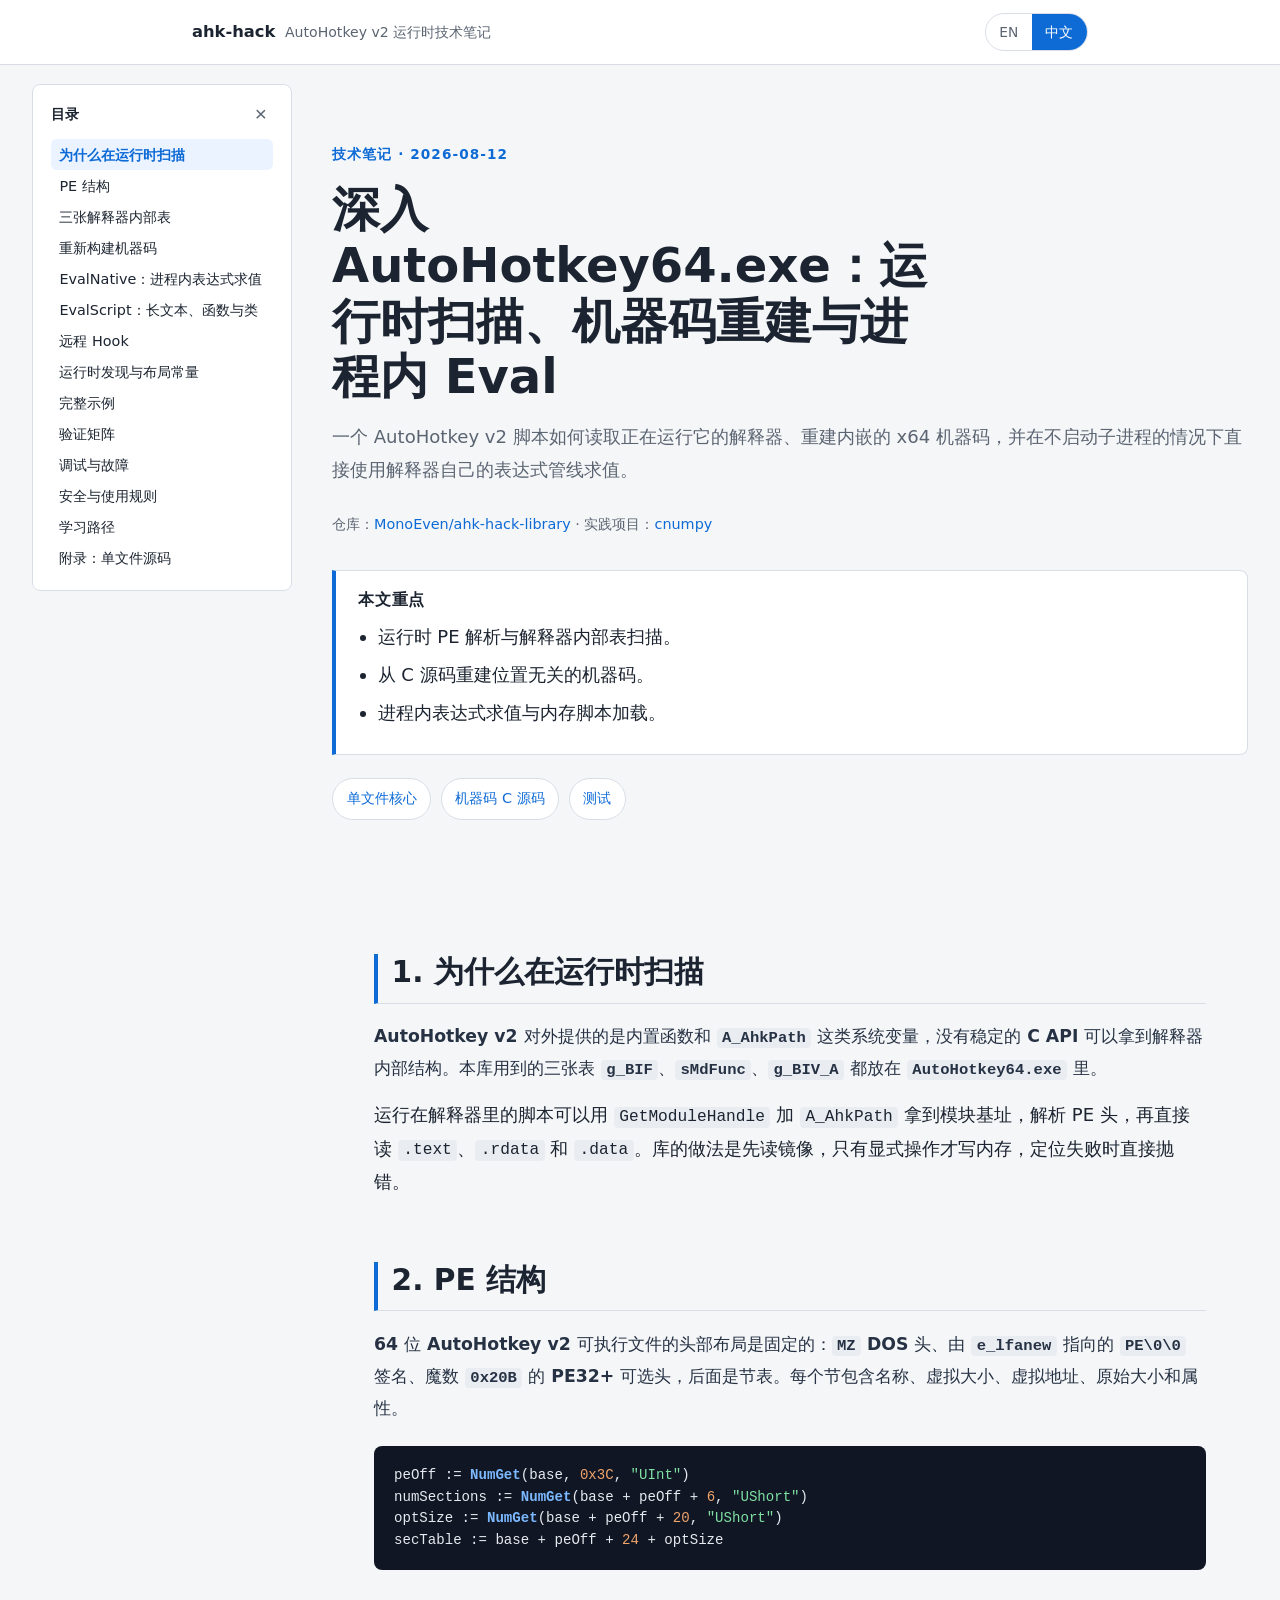
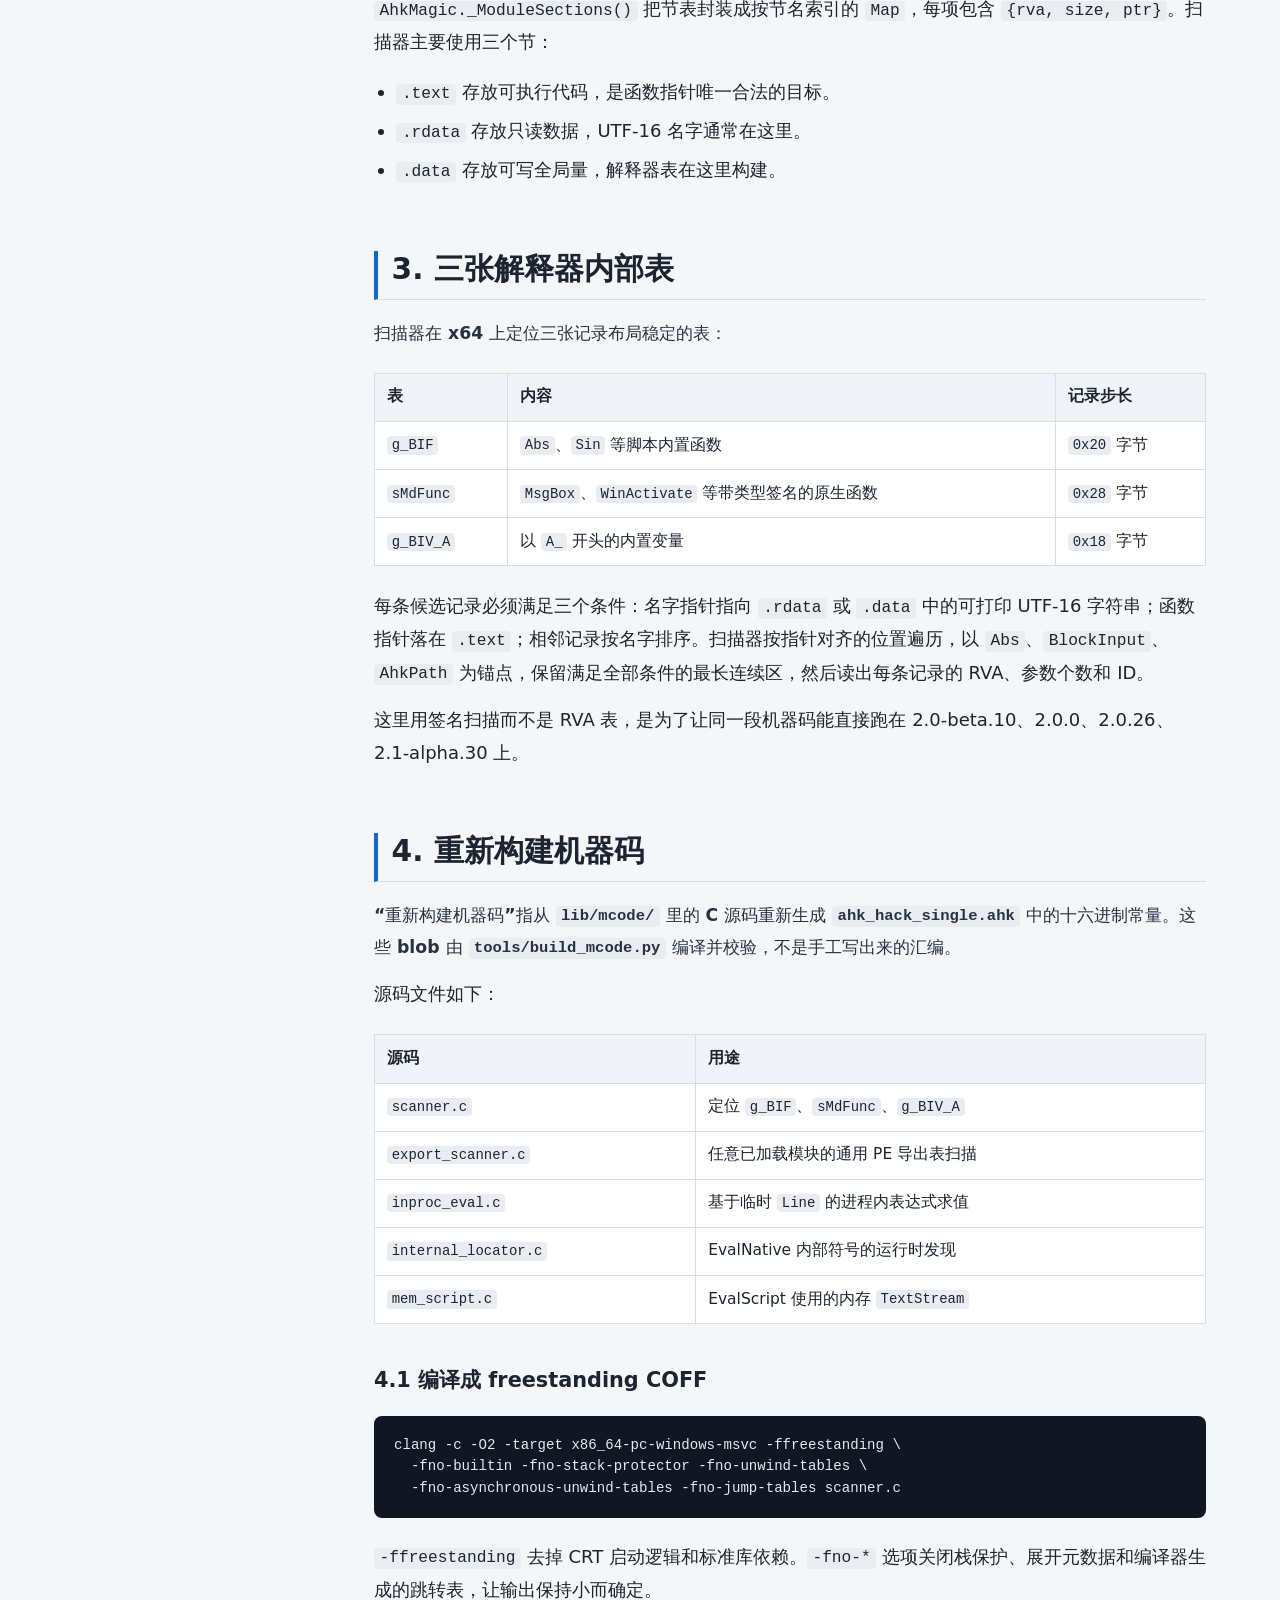
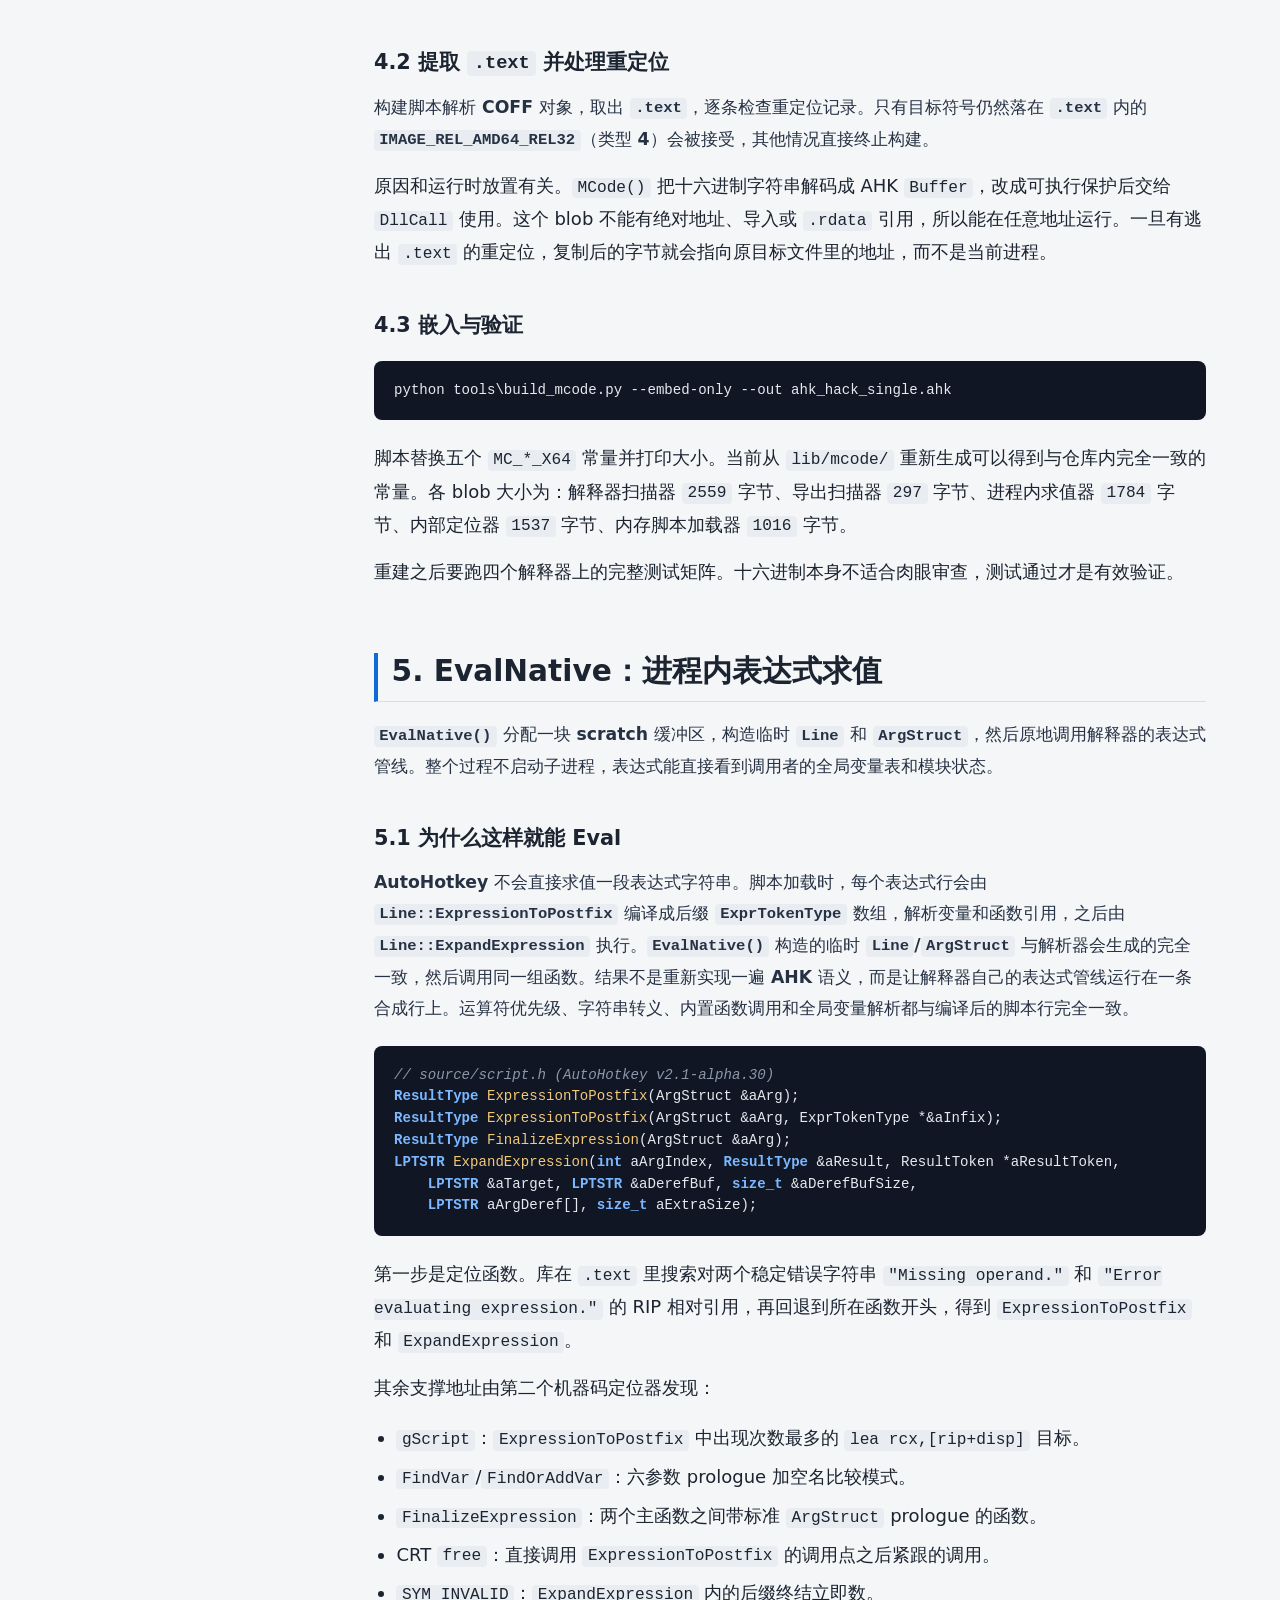
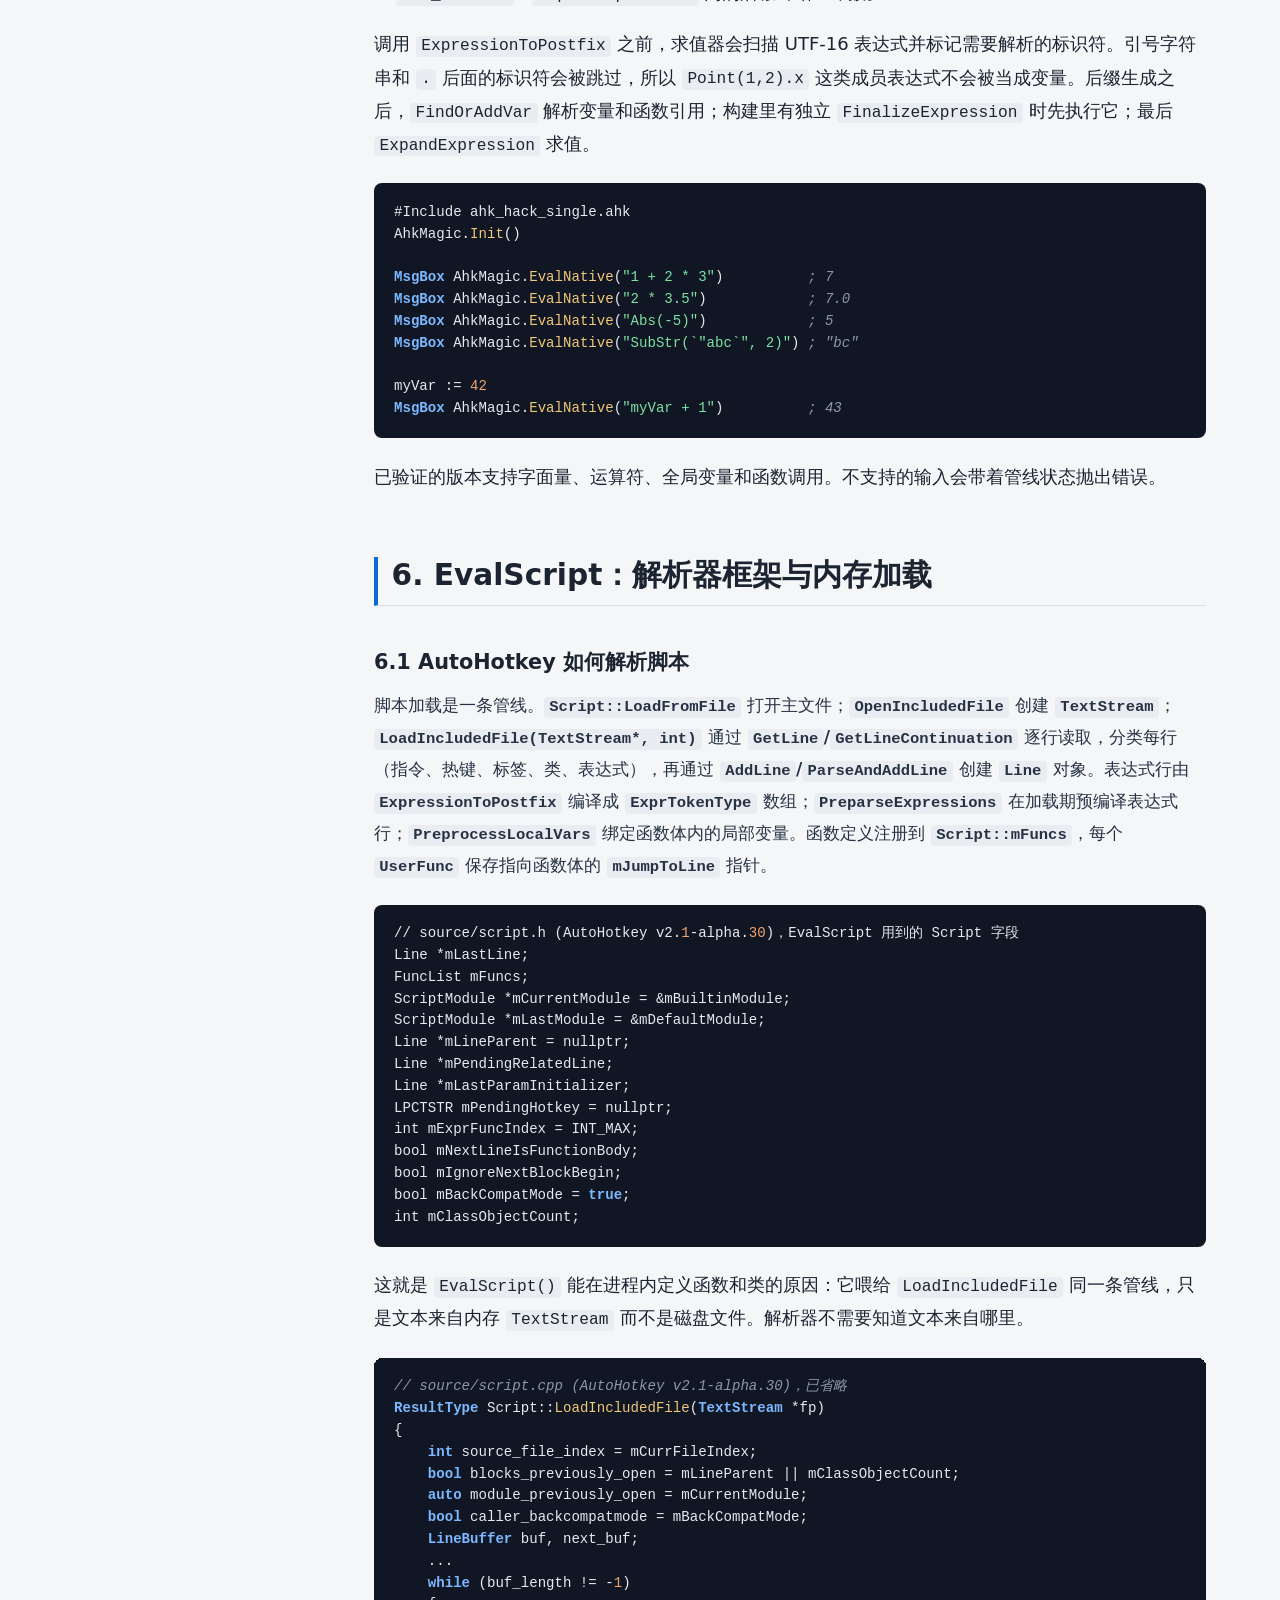
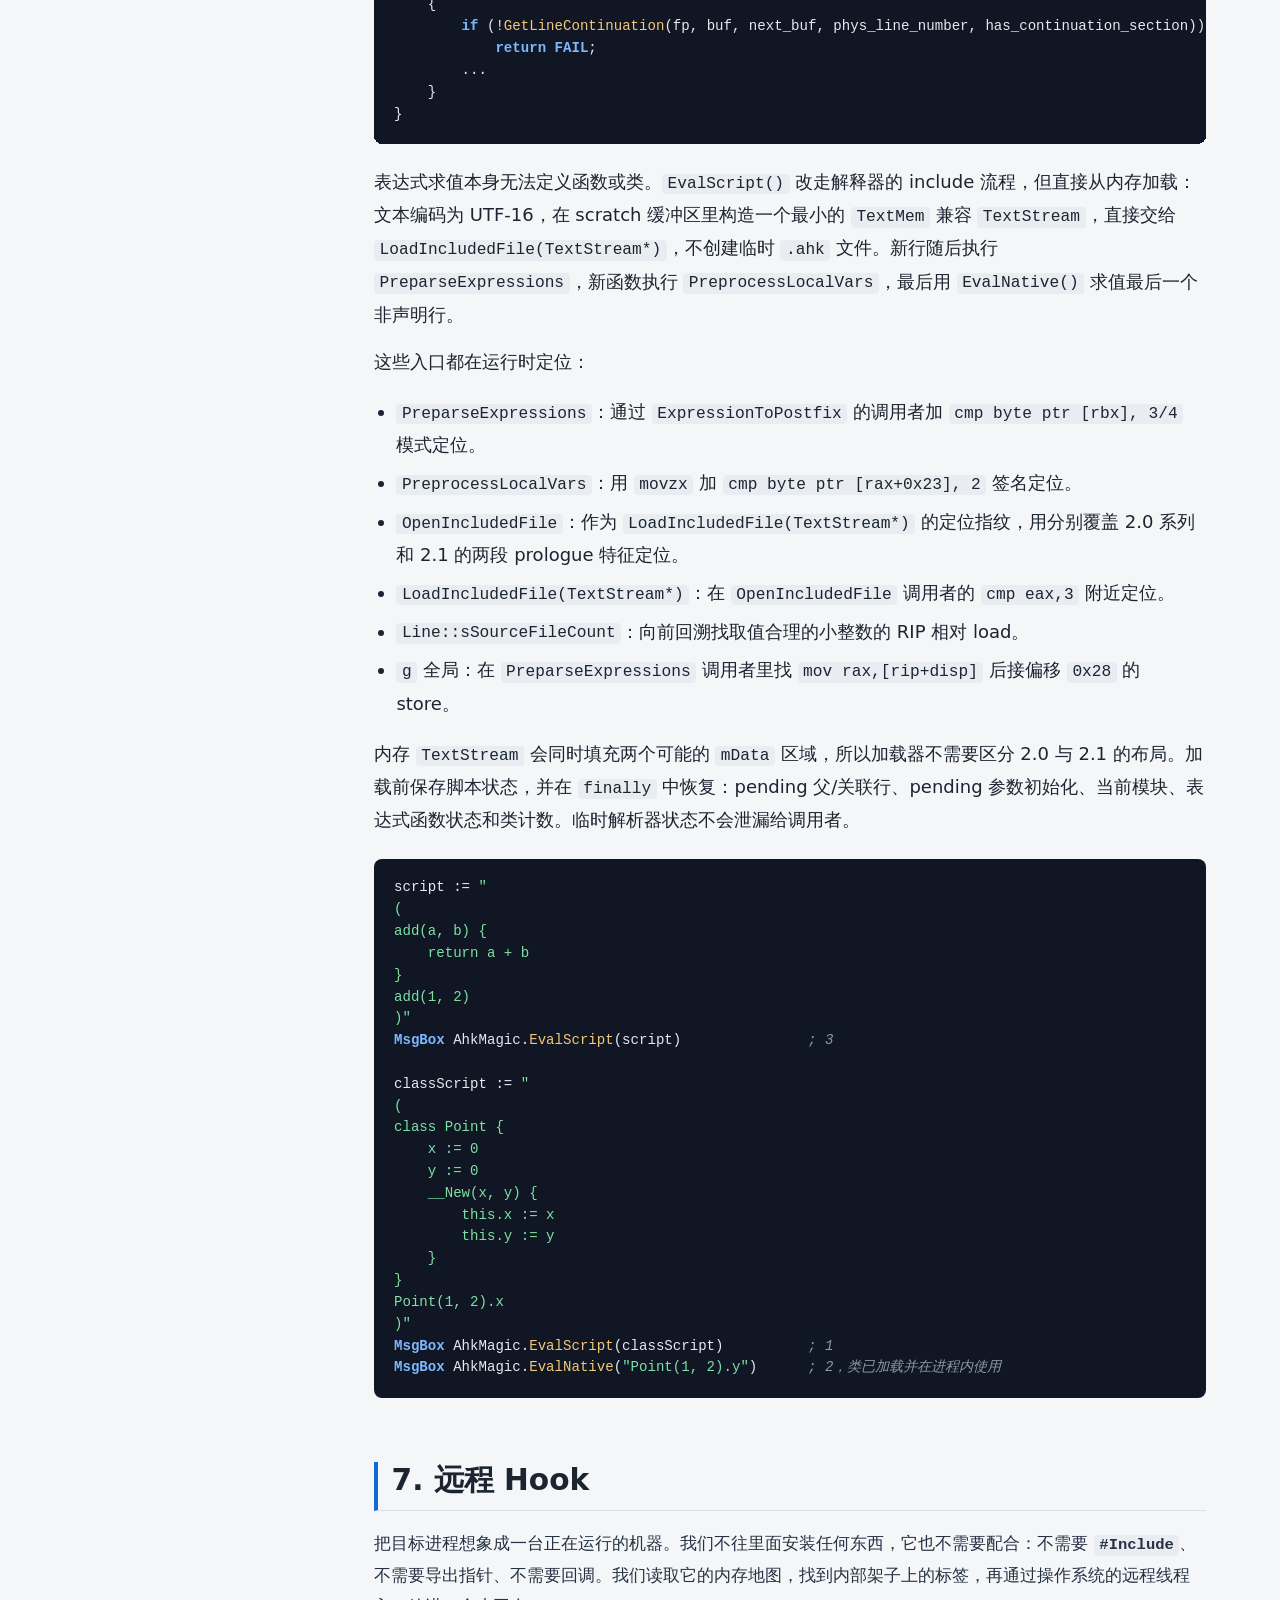
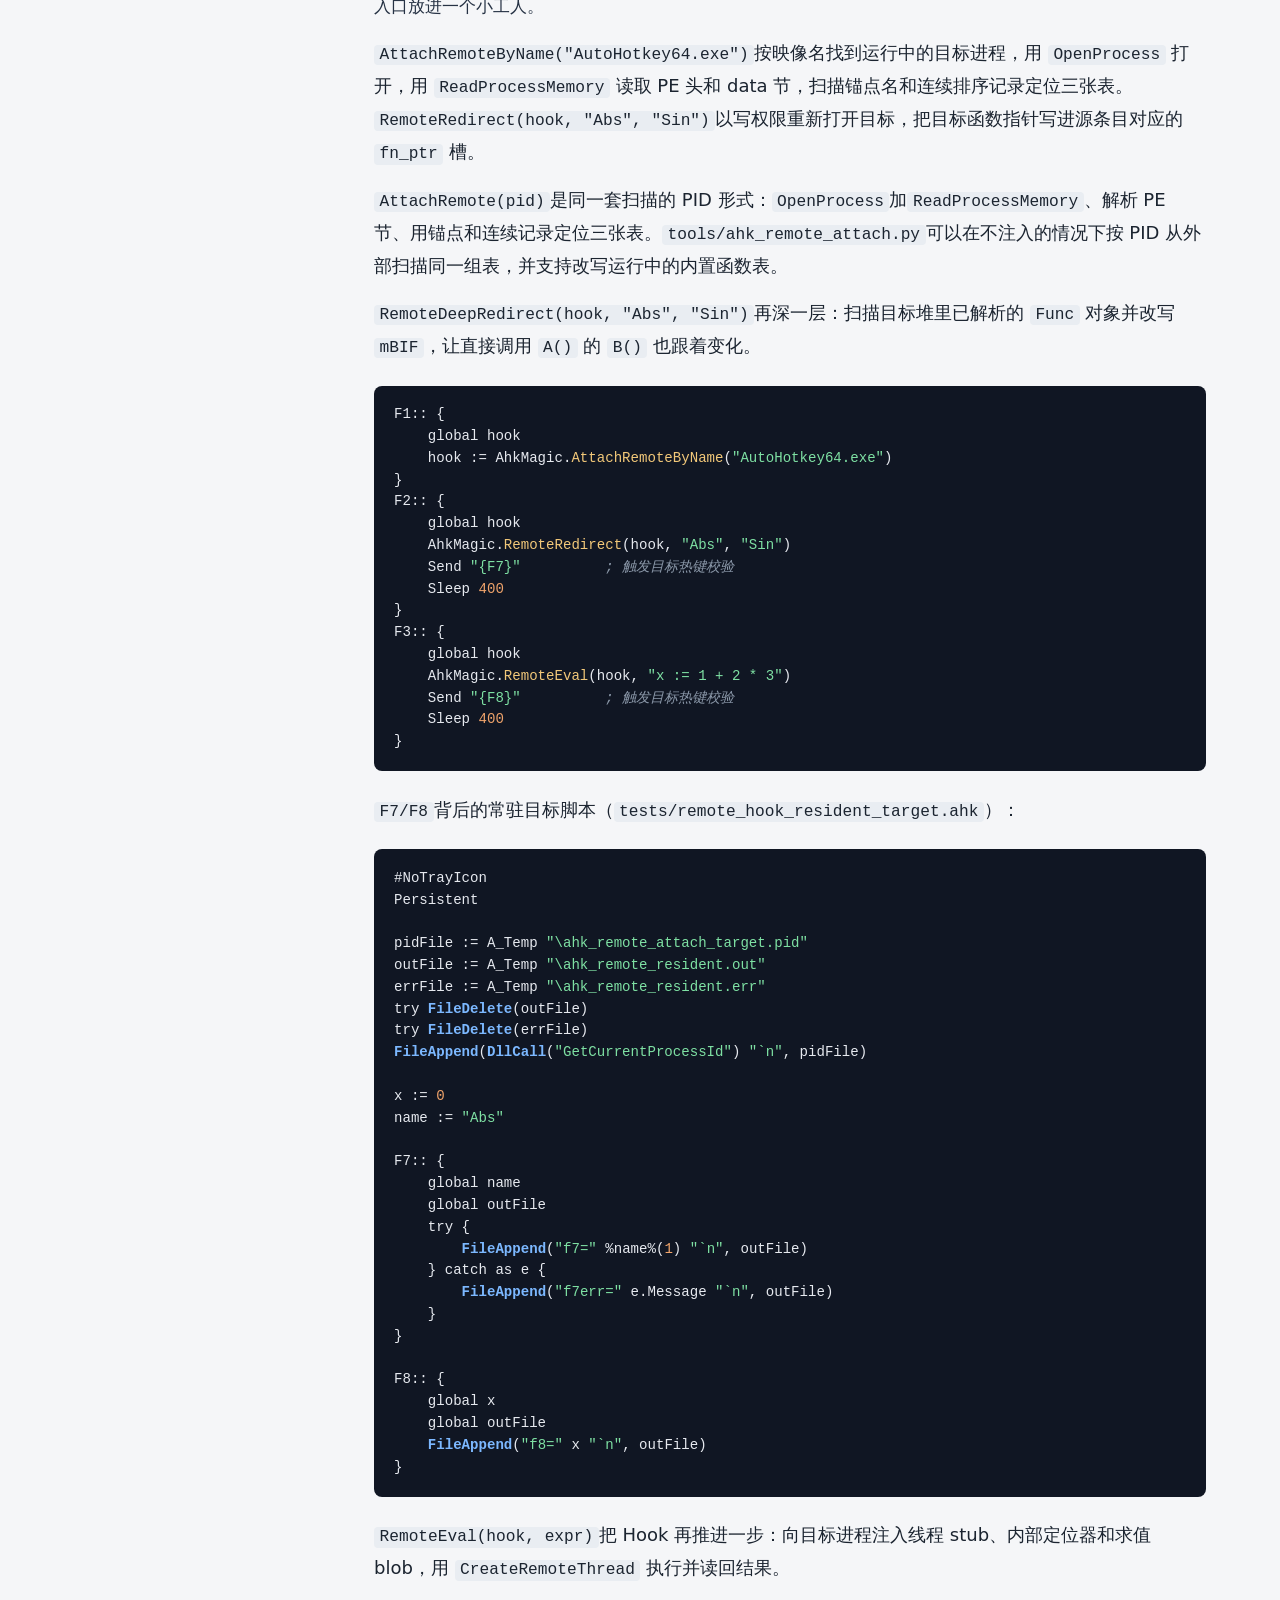
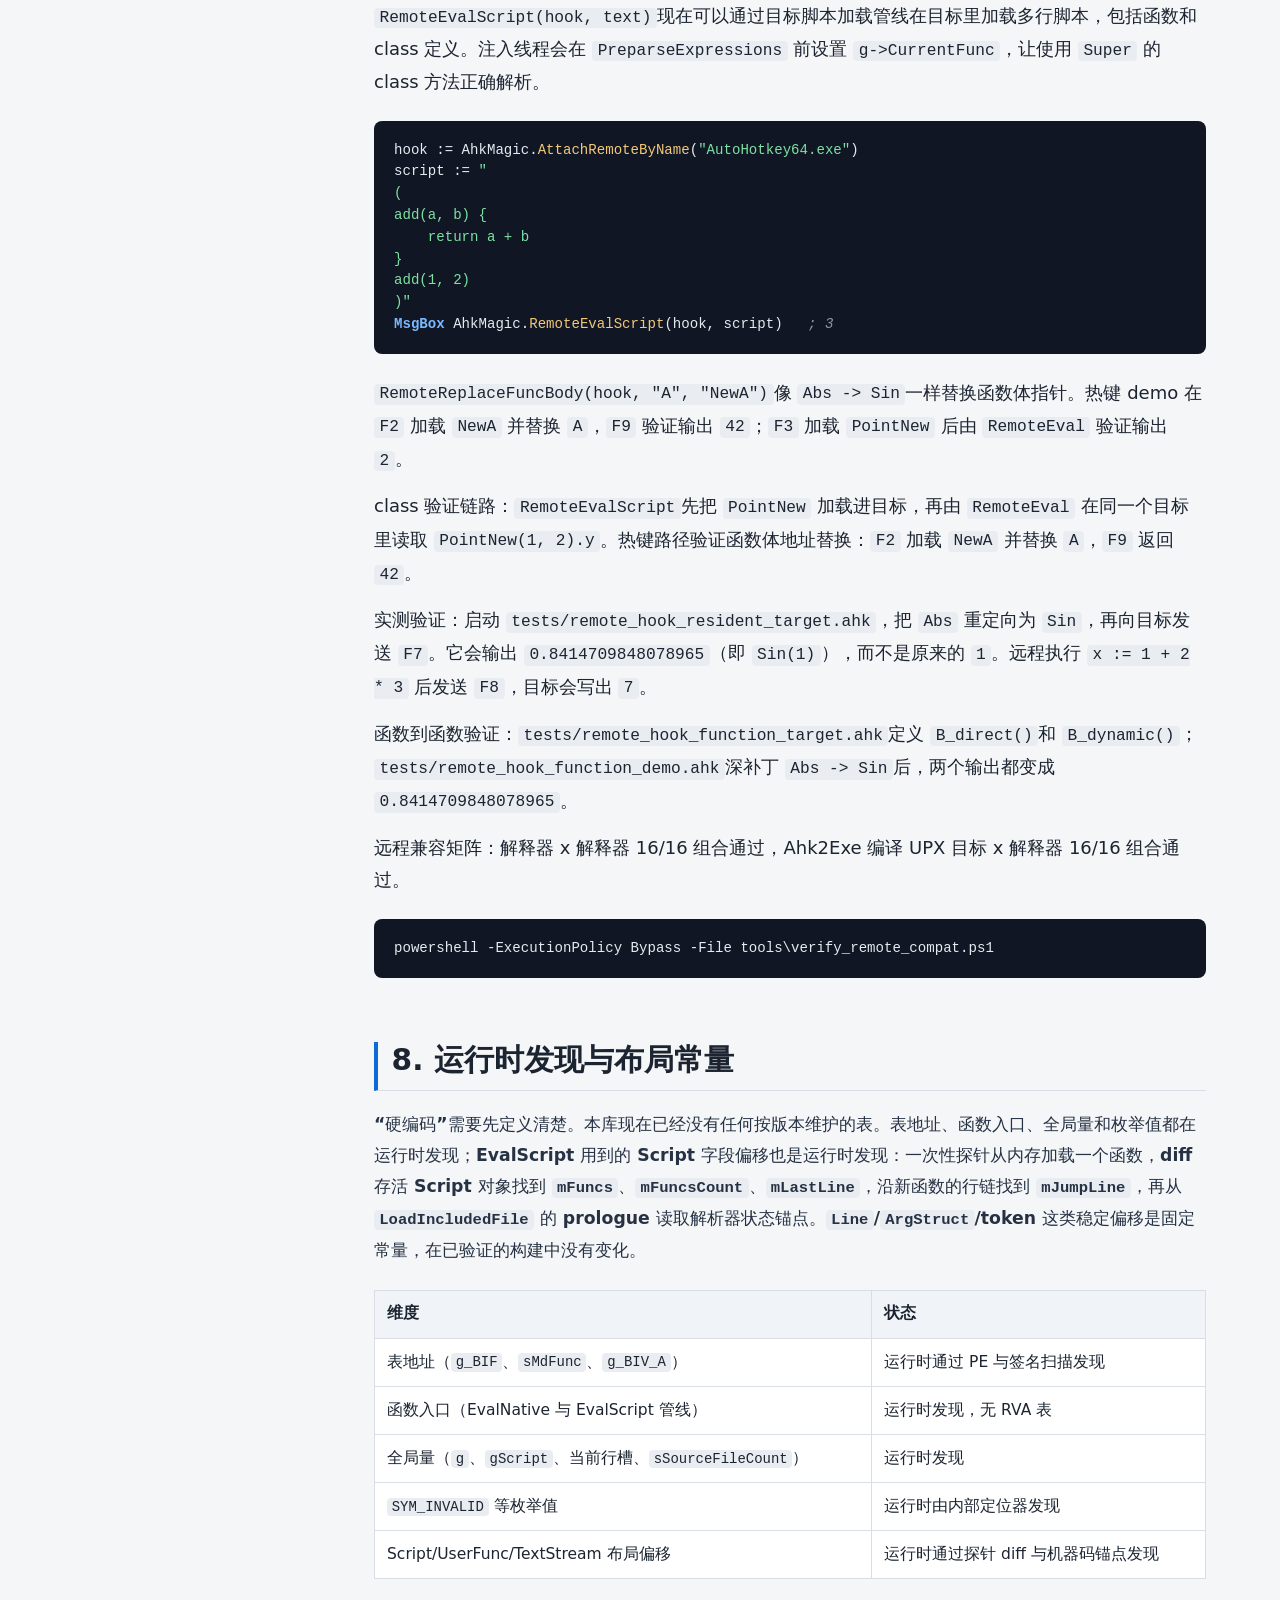
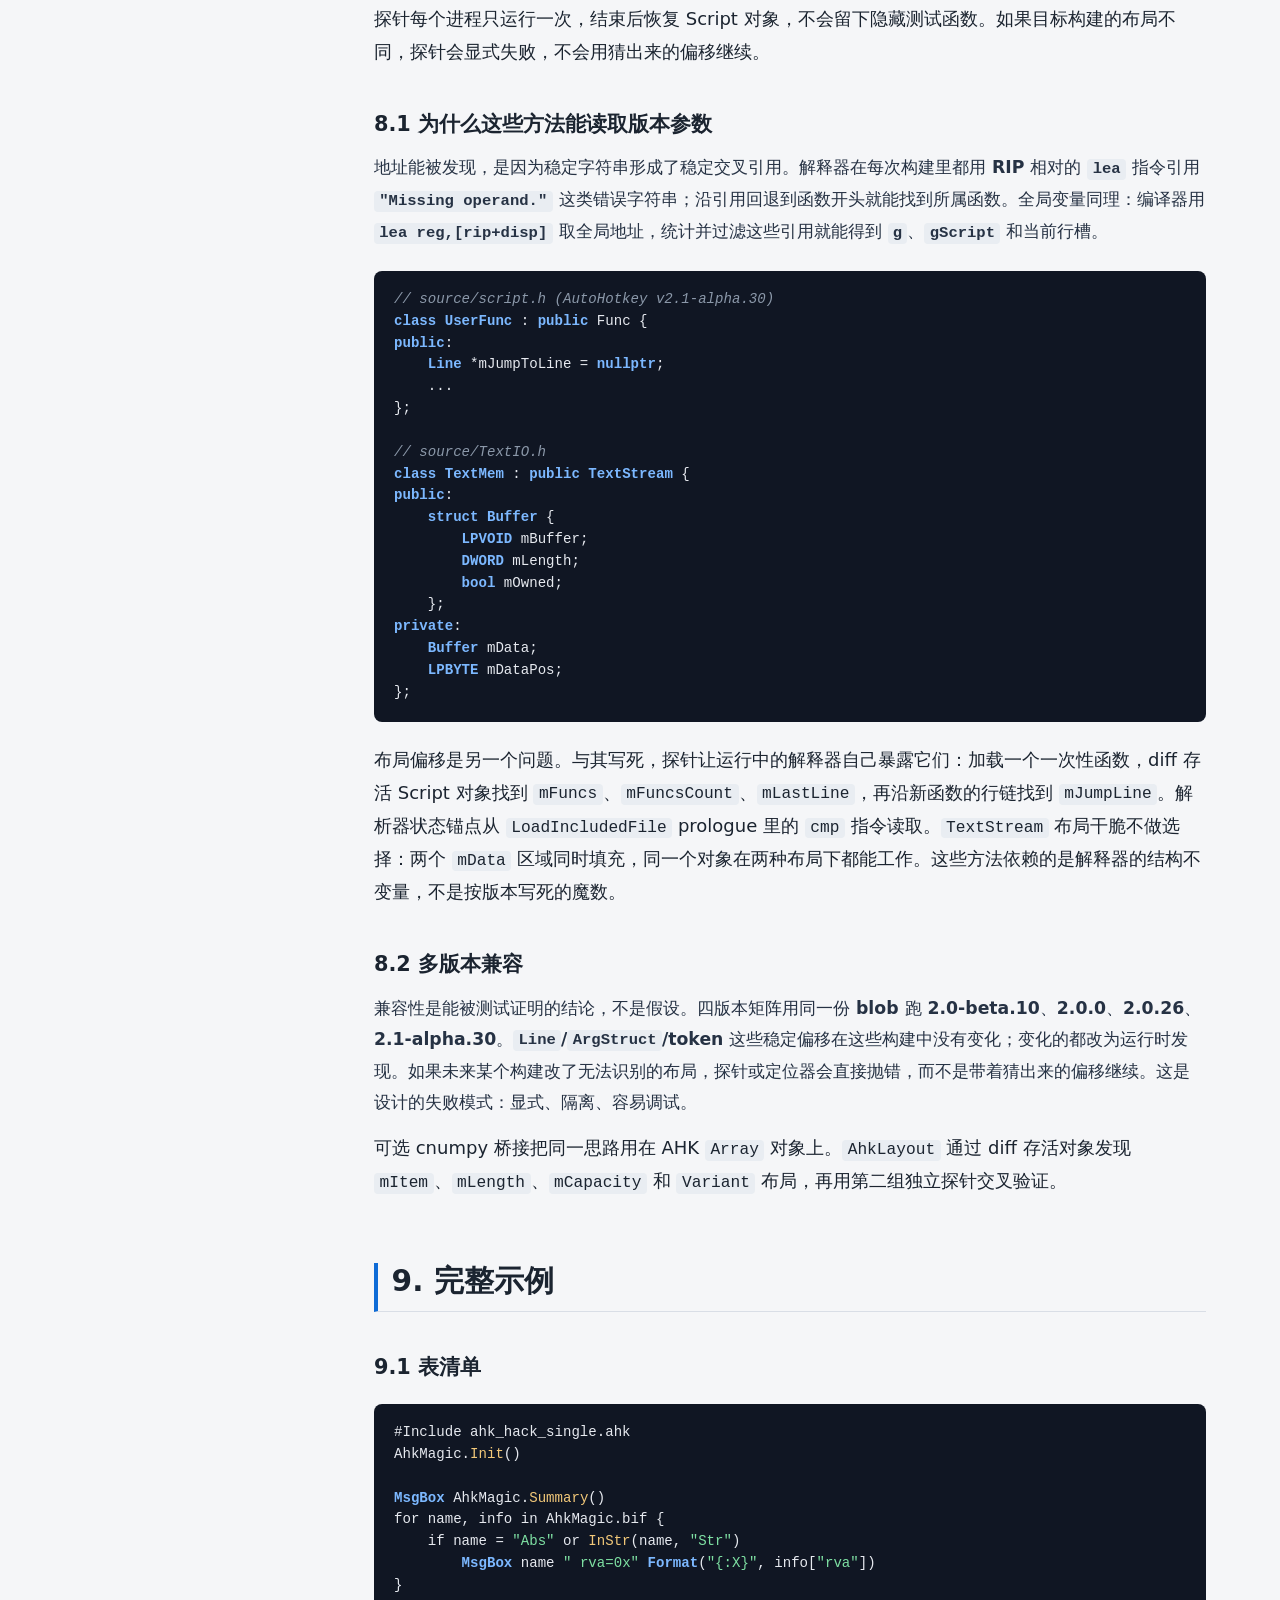
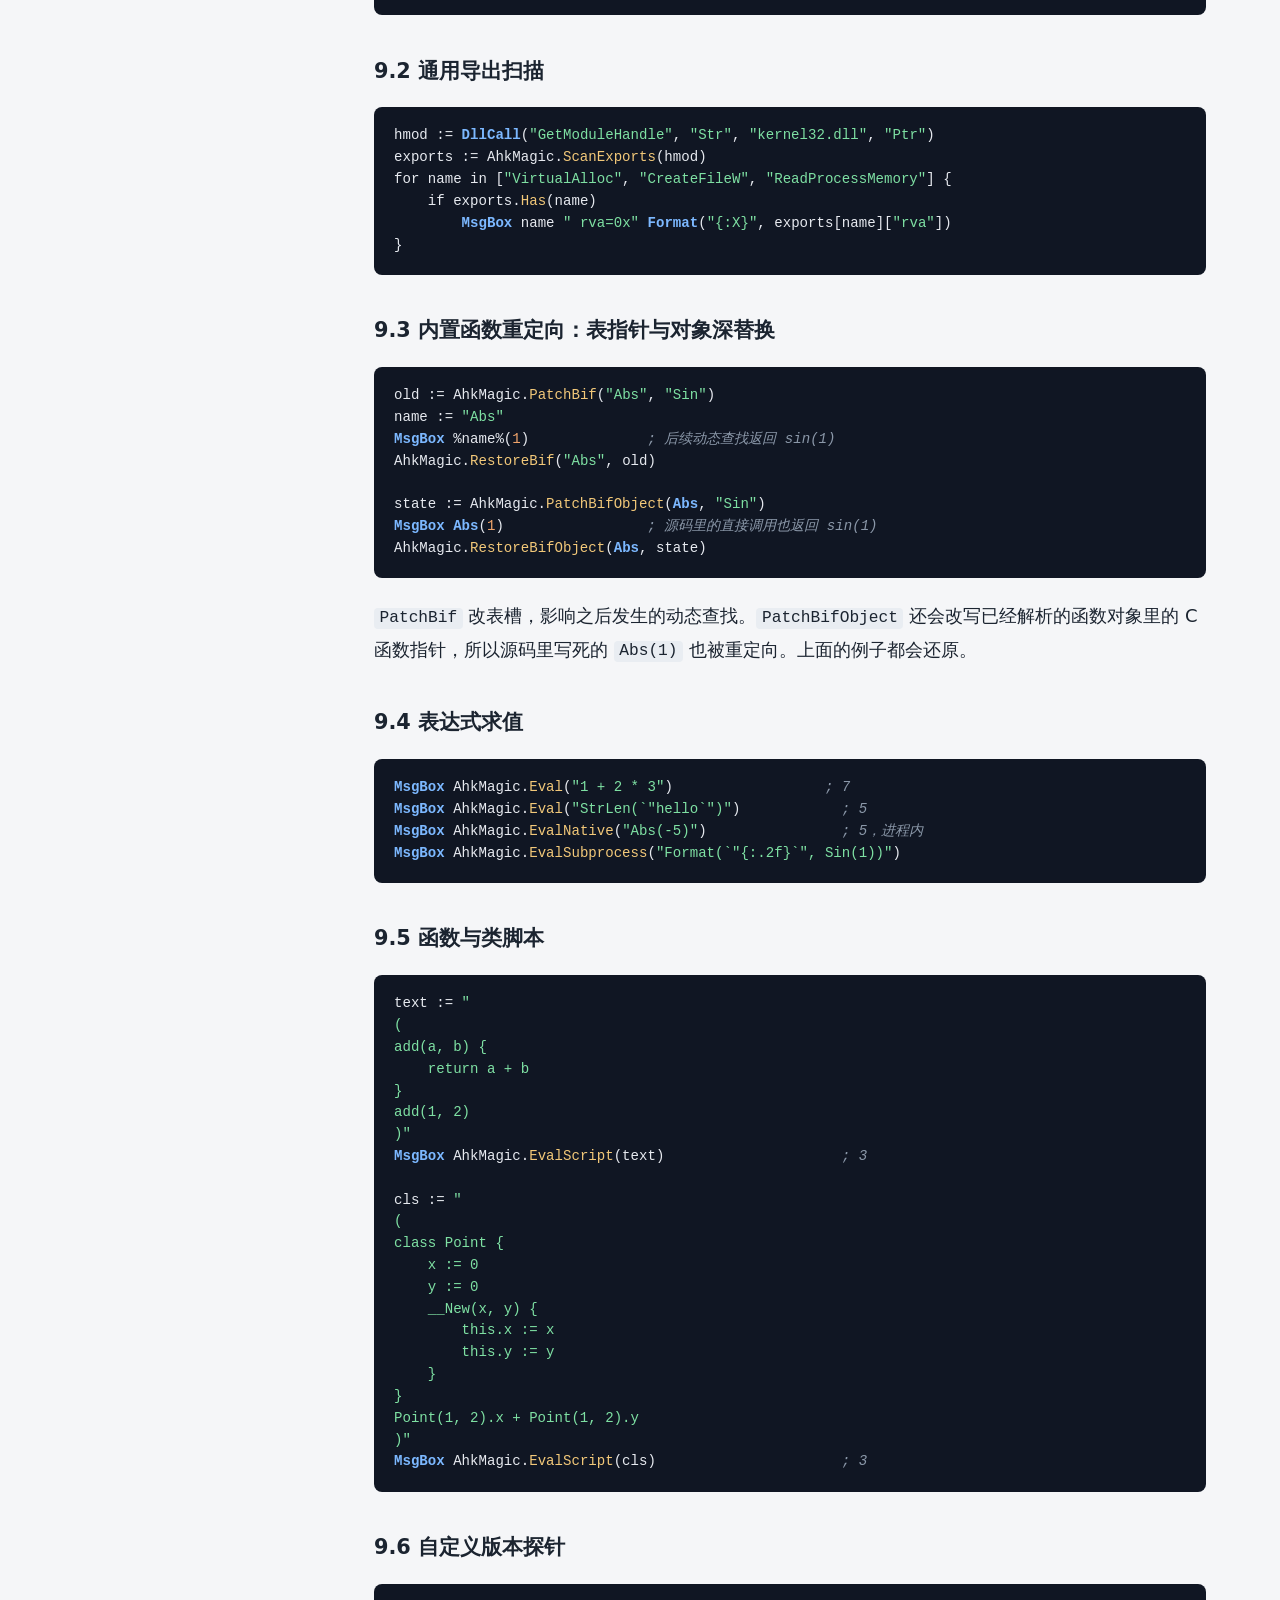
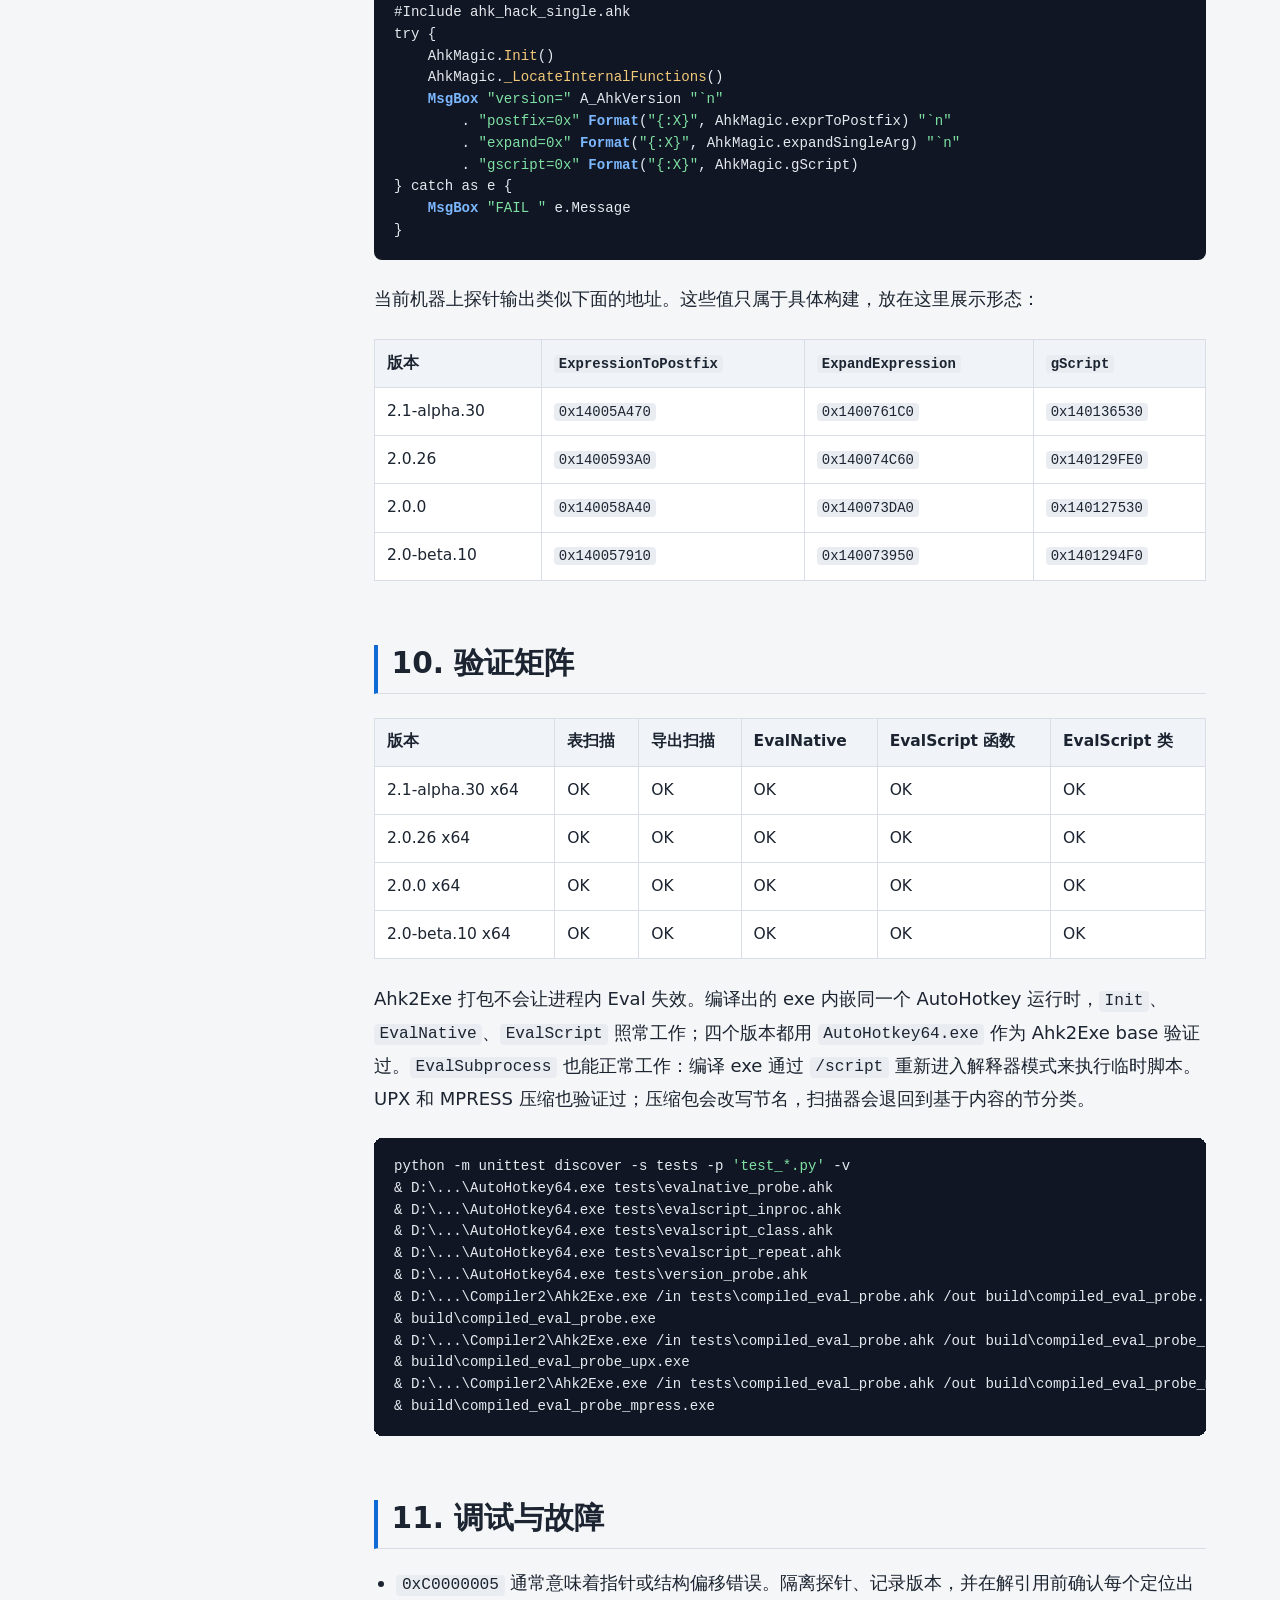
==== docs/index.zh.html @ 1485bb3d "Move remote hook into its own Pages section after Eval chapters" ====
<!DOCTYPE html>
<html lang="zh-CN">
<head>
  <meta charset="utf-8">
  <meta name="viewport" content="width=device-width, initial-scale=1">
  <title>深入 AutoHotkey64.exe - ahk-hack 技术笔记</title>
  <meta name="description" content="AutoHotkey v2 运行时 PE 扫描、机器码重建与进程内表达式求值的完整技术剖析。">
  <link rel="stylesheet" href="style.css?v=3">
</head>
<body>
  <div class="progress" aria-hidden="true"></div>
  <header class="site-header">
    <div class="wrap">
      <div class="brand">
        <strong>ahk-hack</strong>
        <span>AutoHotkey v2 运行时技术笔记</span>
      </div>
      <nav class="lang-switch" aria-label="语言切换">
        <a href="index.html" lang="en">EN</a>
        <a class="active" href="index.zh.html" lang="zh">中文</a>
      </nav>
    </div>
  </header>

  <main class="layout wrap">
    <aside class="sidebar" id="sidebar">
      <div class="sidebar-head">
        <span>目录</span>
        <button type="button" id="sidebarClose" aria-label="关闭侧栏">&times;</button>
      </div>
      <nav id="toc" aria-label="目录">
        <ol>
          <li><a href="#why">为什么在运行时扫描</a></li>
          <li><a href="#pe">PE 结构</a></li>
          <li><a href="#tables">三张解释器内部表</a></li>
          <li><a href="#rebuild">重新构建机器码</a></li>
          <li><a href="#evalnative">EvalNative：进程内表达式求值</a></li>
          <li><a href="#evalscript">EvalScript：长文本、函数与类</a></li>
          <li><a href="#remote">远程 Hook</a></li>
          <li><a href="#boundary">运行时发现与布局常量</a></li>
          <li><a href="#examples">完整示例</a></li>
          <li><a href="#verification">验证矩阵</a></li>
          <li><a href="#debugging">调试与故障</a></li>
          <li><a href="#security">安全与使用规则</a></li>
          <li><a href="#learning">学习路径</a></li>
          <li><a href="#appendix">附录：单文件源码</a></li>
        </ol>
      </nav>
    </aside>
    <div class="content">
    <section class="hero">
      <div class="kicker">技术笔记 · 2026-08-12</div>
      <h1>深入 AutoHotkey64.exe：运行时扫描、机器码重建与进程内 Eval</h1>
      <p class="lede">一个 AutoHotkey v2 脚本如何读取正在运行它的解释器、重建内嵌的 x64 机器码，并在不启动子进程的情况下直接使用解释器自己的表达式管线求值。</p>
      <p class="meta">仓库：<a href="https://github.com/MonoEven/ahk-hack-library">MonoEven/ahk-hack-library</a> · 实践项目：<a href="https://github.com/MonoEven/cnumpy">cnumpy</a></p>
      <div class="key-points">
        <h2>本文重点</h2>
        <ul>
          <li>运行时 PE 解析与解释器内部表扫描。</li>
          <li>从 C 源码重建位置无关的机器码。</li>
          <li>进程内表达式求值与内存脚本加载。</li>
        </ul>
      </div>
      <div class="links">
        <a href="https://raw.githubusercontent.com/MonoEven/ahk-hack-library/master/ahk_hack_single.ahk">单文件核心</a>
        <a href="https://github.com/MonoEven/ahk-hack-library/tree/master/lib/mcode">机器码 C 源码</a>
        <a href="https://github.com/MonoEven/ahk-hack-library/tree/master/tests">测试</a>
      </div>
    </section>

    <article>
      <section id="why">
        <h2>1. 为什么在运行时扫描</h2>
        <p>AutoHotkey v2 对外提供的是内置函数和 <code>A_AhkPath</code> 这类系统变量，没有稳定的 C API 可以拿到解释器内部结构。本库用到的三张表 <code>g_BIF</code>、<code>sMdFunc</code>、<code>g_BIV_A</code> 都放在 <code>AutoHotkey64.exe</code> 里。</p>
        <p>运行在解释器里的脚本可以用 <code>GetModuleHandle</code> 加 <code>A_AhkPath</code> 拿到模块基址，解析 PE 头，再直接读 <code>.text</code>、<code>.rdata</code> 和 <code>.data</code>。库的做法是先读镜像，只有显式操作才写内存，定位失败时直接抛错。</p>
      </section>

      <section id="pe">
        <h2>2. PE 结构</h2>
        <p>64 位 AutoHotkey v2 可执行文件的头部布局是固定的：<code>MZ</code> DOS 头、由 <code>e_lfanew</code> 指向的 <code>PE\0\0</code> 签名、魔数 <code>0x20B</code> 的 PE32+ 可选头，后面是节表。每个节包含名称、虚拟大小、虚拟地址、原始大小和属性。</p>
        <pre><code>peOff := NumGet(base, 0x3C, "UInt")
numSections := NumGet(base + peOff + 6, "UShort")
optSize := NumGet(base + peOff + 20, "UShort")
secTable := base + peOff + 24 + optSize</code></pre>
        <p><code>AhkMagic._ModuleSections()</code> 把节表封装成按节名索引的 <code>Map</code>，每项包含 <code>{rva, size, ptr}</code>。扫描器主要使用三个节：</p>
        <ul>
          <li><code>.text</code> 存放可执行代码，是函数指针唯一合法的目标。</li>
          <li><code>.rdata</code> 存放只读数据，UTF-16 名字通常在这里。</li>
          <li><code>.data</code> 存放可写全局量，解释器表在这里构建。</li>
        </ul>
      </section>

      <section id="tables">
        <h2>3. 三张解释器内部表</h2>
        <p>扫描器在 x64 上定位三张记录布局稳定的表：</p>
        <table>
          <thead>
            <tr>
              <th>表</th>
              <th>内容</th>
              <th>记录步长</th>
            </tr>
          </thead>
          <tbody>
            <tr>
              <td><code>g_BIF</code></td>
              <td><code>Abs</code>、<code>Sin</code> 等脚本内置函数</td>
              <td><code>0x20</code> 字节</td>
            </tr>
            <tr>
              <td><code>sMdFunc</code></td>
              <td><code>MsgBox</code>、<code>WinActivate</code> 等带类型签名的原生函数</td>
              <td><code>0x28</code> 字节</td>
            </tr>
            <tr>
              <td><code>g_BIV_A</code></td>
              <td>以 <code>A_</code> 开头的内置变量</td>
              <td><code>0x18</code> 字节</td>
            </tr>
          </tbody>
        </table>
        <p>每条候选记录必须满足三个条件：名字指针指向 <code>.rdata</code> 或 <code>.data</code> 中的可打印 UTF-16 字符串；函数指针落在 <code>.text</code>；相邻记录按名字排序。扫描器按指针对齐的位置遍历，以 <code>Abs</code>、<code>BlockInput</code>、<code>AhkPath</code> 为锚点，保留满足全部条件的最长连续区，然后读出每条记录的 RVA、参数个数和 ID。</p>
        <p>这里用签名扫描而不是 RVA 表，是为了让同一段机器码能直接跑在 2.0-beta.10、2.0.0、2.0.26、2.1-alpha.30 上。</p>
      </section>

      <section id="rebuild">
        <h2>4. 重新构建机器码</h2>
        <p>“重新构建机器码”指从 <code>lib/mcode/</code> 里的 C 源码重新生成 <code>ahk_hack_single.ahk</code> 中的十六进制常量。这些 blob 由 <code>tools/build_mcode.py</code> 编译并校验，不是手工写出来的汇编。</p>
        <p>源码文件如下：</p>
        <table>
          <thead>
            <tr>
              <th>源码</th>
              <th>用途</th>
            </tr>
          </thead>
          <tbody>
            <tr>
              <td><code>scanner.c</code></td>
              <td>定位 <code>g_BIF</code>、<code>sMdFunc</code>、<code>g_BIV_A</code></td>
            </tr>
            <tr>
              <td><code>export_scanner.c</code></td>
              <td>任意已加载模块的通用 PE 导出表扫描</td>
            </tr>
            <tr>
              <td><code>inproc_eval.c</code></td>
              <td>基于临时 <code>Line</code> 的进程内表达式求值</td>
            </tr>
            <tr>
              <td><code>internal_locator.c</code></td>
              <td>EvalNative 内部符号的运行时发现</td>
            </tr>
            <tr>
              <td><code>mem_script.c</code></td>
              <td>EvalScript 使用的内存 <code>TextStream</code></td>
            </tr>
          </tbody>
        </table>
        <h3>4.1 编译成 freestanding COFF</h3>
        <pre><code>clang -c -O2 -target x86_64-pc-windows-msvc -ffreestanding \
  -fno-builtin -fno-stack-protector -fno-unwind-tables \
  -fno-asynchronous-unwind-tables -fno-jump-tables scanner.c</code></pre>
        <p><code>-ffreestanding</code> 去掉 CRT 启动逻辑和标准库依赖。<code>-fno-*</code> 选项关闭栈保护、展开元数据和编译器生成的跳转表，让输出保持小而确定。</p>
        <h3>4.2 提取 <code>.text</code> 并处理重定位</h3>
        <p>构建脚本解析 COFF 对象，取出 <code>.text</code>，逐条检查重定位记录。只有目标符号仍然落在 <code>.text</code> 内的 <code>IMAGE_REL_AMD64_REL32</code>（类型 4）会被接受，其他情况直接终止构建。</p>
        <p>原因和运行时放置有关。<code>MCode()</code> 把十六进制字符串解码成 AHK <code>Buffer</code>，改成可执行保护后交给 <code>DllCall</code> 使用。这个 blob 不能有绝对地址、导入或 <code>.rdata</code> 引用，所以能在任意地址运行。一旦有逃出 <code>.text</code> 的重定位，复制后的字节就会指向原目标文件里的地址，而不是当前进程。</p>
        <h3>4.3 嵌入与验证</h3>
        <pre><code>python tools\build_mcode.py --embed-only --out ahk_hack_single.ahk</code></pre>
        <p>脚本替换五个 <code>MC_*_X64</code> 常量并打印大小。当前从 <code>lib/mcode/</code> 重新生成可以得到与仓库内完全一致的常量。各 blob 大小为：解释器扫描器 <code>2559</code> 字节、导出扫描器 <code>297</code> 字节、进程内求值器 <code>1784</code> 字节、内部定位器 <code>1537</code> 字节、内存脚本加载器 <code>1016</code> 字节。</p>
        <p>重建之后要跑四个解释器上的完整测试矩阵。十六进制本身不适合肉眼审查，测试通过才是有效验证。</p>
      </section>

      <section id="evalnative">
        <h2>5. EvalNative：进程内表达式求值</h2>
        <p><code>EvalNative()</code> 分配一块 scratch 缓冲区，构造临时 <code>Line</code> 和 <code>ArgStruct</code>，然后原地调用解释器的表达式管线。整个过程不启动子进程，表达式能直接看到调用者的全局变量表和模块状态。</p>
        <h3>5.1 为什么这样就能 Eval</h3>
        <p>AutoHotkey 不会直接求值一段表达式字符串。脚本加载时，每个表达式行会由 <code>Line::ExpressionToPostfix</code> 编译成后缀 <code>ExprTokenType</code> 数组，解析变量和函数引用，之后由 <code>Line::ExpandExpression</code> 执行。<code>EvalNative()</code> 构造的临时 <code>Line</code>/<code>ArgStruct</code> 与解析器会生成的完全一致，然后调用同一组函数。结果不是重新实现一遍 AHK 语义，而是让解释器自己的表达式管线运行在一条合成行上。运算符优先级、字符串转义、内置函数调用和全局变量解析都与编译后的脚本行完全一致。</p>
        <pre><code>// source/script.h (AutoHotkey v2.1-alpha.30)
ResultType ExpressionToPostfix(ArgStruct &aArg);
ResultType ExpressionToPostfix(ArgStruct &aArg, ExprTokenType *&aInfix);
ResultType FinalizeExpression(ArgStruct &aArg);
LPTSTR ExpandExpression(int aArgIndex, ResultType &aResult, ResultToken *aResultToken,
    LPTSTR &aTarget, LPTSTR &aDerefBuf, size_t &aDerefBufSize,
    LPTSTR aArgDeref[], size_t aExtraSize);</code></pre>
        <p>第一步是定位函数。库在 <code>.text</code> 里搜索对两个稳定错误字符串 <code>"Missing operand."</code> 和 <code>"Error evaluating expression."</code> 的 RIP 相对引用，再回退到所在函数开头，得到 <code>ExpressionToPostfix</code> 和 <code>ExpandExpression</code>。</p>
        <p>其余支撑地址由第二个机器码定位器发现：</p>
        <ul>
          <li><code>gScript</code>：<code>ExpressionToPostfix</code> 中出现次数最多的 <code>lea rcx,[rip+disp]</code> 目标。</li>
          <li><code>FindVar</code>/<code>FindOrAddVar</code>：六参数 prologue 加空名比较模式。</li>
          <li><code>FinalizeExpression</code>：两个主函数之间带标准 <code>ArgStruct</code> prologue 的函数。</li>
          <li>CRT <code>free</code>：直接调用 <code>ExpressionToPostfix</code> 的调用点之后紧跟的调用。</li>
          <li><code>SYM_INVALID</code>：<code>ExpandExpression</code> 内的后缀终结立即数。</li>
        </ul>
        <p>调用 <code>ExpressionToPostfix</code> 之前，求值器会扫描 UTF-16 表达式并标记需要解析的标识符。引号字符串和 <code>.</code> 后面的标识符会被跳过，所以 <code>Point(1,2).x</code> 这类成员表达式不会被当成变量。后缀生成之后，<code>FindOrAddVar</code> 解析变量和函数引用；构建里有独立 <code>FinalizeExpression</code> 时先执行它；最后 <code>ExpandExpression</code> 求值。</p>
        <pre><code>#Include ahk_hack_single.ahk
AhkMagic.Init()

MsgBox AhkMagic.EvalNative("1 + 2 * 3")          ; 7
MsgBox AhkMagic.EvalNative("2 * 3.5")            ; 7.0
MsgBox AhkMagic.EvalNative("Abs(-5)")            ; 5
MsgBox AhkMagic.EvalNative("SubStr(`"abc`", 2)") ; "bc"

myVar := 42
MsgBox AhkMagic.EvalNative("myVar + 1")          ; 43</code></pre>
        <p>已验证的版本支持字面量、运算符、全局变量和函数调用。不支持的输入会带着管线状态抛出错误。</p>
      </section>

      <section id="evalscript">
        <h2>6. EvalScript：解析器框架与内存加载</h2>
        <h3>6.1 AutoHotkey 如何解析脚本</h3>
        <p>脚本加载是一条管线。<code>Script::LoadFromFile</code> 打开主文件；<code>OpenIncludedFile</code> 创建 <code>TextStream</code>；<code>LoadIncludedFile(TextStream*, int)</code> 通过 <code>GetLine</code>/<code>GetLineContinuation</code> 逐行读取，分类每行（指令、热键、标签、类、表达式），再通过 <code>AddLine</code>/<code>ParseAndAddLine</code> 创建 <code>Line</code> 对象。表达式行由 <code>ExpressionToPostfix</code> 编译成 <code>ExprTokenType</code> 数组；<code>PreparseExpressions</code> 在加载期预编译表达式行；<code>PreprocessLocalVars</code> 绑定函数体内的局部变量。函数定义注册到 <code>Script::mFuncs</code>，每个 <code>UserFunc</code> 保存指向函数体的 <code>mJumpToLine</code> 指针。</p>
        <pre><code>// source/script.h (AutoHotkey v2.1-alpha.30)，EvalScript 用到的 Script 字段
Line *mLastLine;
FuncList mFuncs;
ScriptModule *mCurrentModule = &mBuiltinModule;
ScriptModule *mLastModule = &mDefaultModule;
Line *mLineParent = nullptr;
Line *mPendingRelatedLine;
Line *mLastParamInitializer;
LPCTSTR mPendingHotkey = nullptr;
int mExprFuncIndex = INT_MAX;
bool mNextLineIsFunctionBody;
bool mIgnoreNextBlockBegin;
bool mBackCompatMode = true;
int mClassObjectCount;</code></pre>
        <p>这就是 <code>EvalScript()</code> 能在进程内定义函数和类的原因：它喂给 <code>LoadIncludedFile</code> 同一条管线，只是文本来自内存 <code>TextStream</code> 而不是磁盘文件。解析器不需要知道文本来自哪里。</p>
        <pre><code>// source/script.cpp (AutoHotkey v2.1-alpha.30)，已省略
ResultType Script::LoadIncludedFile(TextStream *fp)
{
    int source_file_index = mCurrFileIndex;
    bool blocks_previously_open = mLineParent || mClassObjectCount;
    auto module_previously_open = mCurrentModule;
    bool caller_backcompatmode = mBackCompatMode;
    LineBuffer buf, next_buf;
    ...
    while (buf_length != -1)
    {
        if (!GetLineContinuation(fp, buf, next_buf, phys_line_number, has_continuation_section))
            return FAIL;
        ...
    }
}</code></pre>
        <p>表达式求值本身无法定义函数或类。<code>EvalScript()</code> 改走解释器的 include 流程，但直接从内存加载：文本编码为 UTF-16，在 scratch 缓冲区里构造一个最小的 <code>TextMem</code> 兼容 <code>TextStream</code>，直接交给 <code>LoadIncludedFile(TextStream*)</code>，不创建临时 <code>.ahk</code> 文件。新行随后执行 <code>PreparseExpressions</code>，新函数执行 <code>PreprocessLocalVars</code>，最后用 <code>EvalNative()</code> 求值最后一个非声明行。</p>
        <p>这些入口都在运行时定位：</p>
        <ul>
          <li><code>PreparseExpressions</code>：通过 <code>ExpressionToPostfix</code> 的调用者加 <code>cmp byte ptr [rbx], 3/4</code> 模式定位。</li>
          <li><code>PreprocessLocalVars</code>：用 <code>movzx</code> 加 <code>cmp byte ptr [rax+0x23], 2</code> 签名定位。</li>
          <li><code>OpenIncludedFile</code>：作为 <code>LoadIncludedFile(TextStream*)</code> 的定位指纹，用分别覆盖 2.0 系列和 2.1 的两段 prologue 特征定位。</li>
          <li><code>LoadIncludedFile(TextStream*)</code>：在 <code>OpenIncludedFile</code> 调用者的 <code>cmp eax,3</code> 附近定位。</li>
          <li><code>Line::sSourceFileCount</code>：向前回溯找取值合理的小整数的 RIP 相对 load。</li>
          <li><code>g</code> 全局：在 <code>PreparseExpressions</code> 调用者里找 <code>mov rax,[rip+disp]</code> 后接偏移 <code>0x28</code> 的 store。</li>
        </ul>
        <p>内存 <code>TextStream</code> 会同时填充两个可能的 <code>mData</code> 区域，所以加载器不需要区分 2.0 与 2.1 的布局。加载前保存脚本状态，并在 <code>finally</code> 中恢复：pending 父/关联行、pending 参数初始化、当前模块、表达式函数状态和类计数。临时解析器状态不会泄漏给调用者。</p>
        <pre><code>script := "
(
add(a, b) {
    return a + b
}
add(1, 2)
)"
MsgBox AhkMagic.EvalScript(script)               ; 3

classScript := "
(
class Point {
    x := 0
    y := 0
    __New(x, y) {
        this.x := x
        this.y := y
    }
}
Point(1, 2).x
)"
MsgBox AhkMagic.EvalScript(classScript)          ; 1
MsgBox AhkMagic.EvalNative("Point(1, 2).y")      ; 2，类已加载并在进程内使用</code></pre>
      </section>

      <section id="remote">
        <h2>7. 远程 Hook</h2>
        <p>把目标进程想象成一台正在运行的机器。我们不往里面安装任何东西，它也不需要配合：不需要 <code>#Include</code>、不需要导出指针、不需要回调。我们读取它的内存地图，找到内部架子上的标签，再通过操作系统的远程线程入口放进一个小工人。</p>
        <p><code>AttachRemoteByName("AutoHotkey64.exe")</code>按映像名找到运行中的目标进程，用 <code>OpenProcess</code> 打开，用 <code>ReadProcessMemory</code> 读取 PE 头和 data 节，扫描锚点名和连续排序记录定位三张表。<code>RemoteRedirect(hook, "Abs", "Sin")</code>以写权限重新打开目标，把目标函数指针写进源条目对应的 <code>fn_ptr</code> 槽。</p>
        <p><code>AttachRemote(pid)</code>是同一套扫描的 PID 形式：<code>OpenProcess</code>加<code>ReadProcessMemory</code>、解析 PE 节、用锚点和连续记录定位三张表。<code>tools/ahk_remote_attach.py</code>可以在不注入的情况下按 PID 从外部扫描同一组表，并支持改写运行中的内置函数表。</p>
        <p><code>RemoteDeepRedirect(hook, "Abs", "Sin")</code>再深一层：扫描目标堆里已解析的 <code>Func</code> 对象并改写 <code>mBIF</code>，让直接调用 <code>A()</code> 的 <code>B()</code> 也跟着变化。</p>
        <pre><code>F1:: {
    global hook
    hook := AhkMagic.AttachRemoteByName("AutoHotkey64.exe")
}
F2:: {
    global hook
    AhkMagic.RemoteRedirect(hook, "Abs", "Sin")
    Send "{F7}"          ; 触发目标热键校验
    Sleep 400
}
F3:: {
    global hook
    AhkMagic.RemoteEval(hook, "x := 1 + 2 * 3")
    Send "{F8}"          ; 触发目标热键校验
    Sleep 400
}</code></pre>
        <p><code>F7/F8</code>背后的常驻目标脚本（<code>tests/remote_hook_resident_target.ahk</code>）：</p>
        <pre><code>#NoTrayIcon
Persistent

pidFile := A_Temp "\ahk_remote_attach_target.pid"
outFile := A_Temp "\ahk_remote_resident.out"
errFile := A_Temp "\ahk_remote_resident.err"
try FileDelete(outFile)
try FileDelete(errFile)
FileAppend(DllCall("GetCurrentProcessId") "`n", pidFile)

x := 0
name := "Abs"

F7:: {
    global name
    global outFile
    try {
        FileAppend("f7=" %name%(1) "`n", outFile)
    } catch as e {
        FileAppend("f7err=" e.Message "`n", outFile)
    }
}

F8:: {
    global x
    global outFile
    FileAppend("f8=" x "`n", outFile)
}</code></pre>
        <p><code>RemoteEval(hook, expr)</code>把 Hook 再推进一步：向目标进程注入线程 stub、内部定位器和求值 blob，用 <code>CreateRemoteThread</code> 执行并读回结果。</p>
        <p><code>RemoteEvalScript(hook, text)</code>现在可以通过目标脚本加载管线在目标里加载多行脚本，包括函数和 class 定义。注入线程会在 <code>PreparseExpressions</code> 前设置 <code>g-&gt;CurrentFunc</code>，让使用 <code>Super</code> 的 class 方法正确解析。</p>
        <pre><code>hook := AhkMagic.AttachRemoteByName("AutoHotkey64.exe")
script := "
(
add(a, b) {
    return a + b
}
add(1, 2)
)"
MsgBox AhkMagic.RemoteEvalScript(hook, script)   ; 3</code></pre>
        <p><code>RemoteReplaceFuncBody(hook, "A", "NewA")</code>像 <code>Abs -&gt; Sin</code>一样替换函数体指针。热键 demo 在 <code>F2</code> 加载 <code>NewA</code> 并替换 <code>A</code>，<code>F9</code> 验证输出 <code>42</code>；<code>F3</code> 加载 <code>PointNew</code> 后由 <code>RemoteEval</code> 验证输出 <code>2</code>。</p>
        <p>class 验证链路：<code>RemoteEvalScript</code>先把 <code>PointNew</code> 加载进目标，再由 <code>RemoteEval</code> 在同一个目标里读取 <code>PointNew(1, 2).y</code>。热键路径验证函数体地址替换：<code>F2</code> 加载 <code>NewA</code> 并替换 <code>A</code>，<code>F9</code> 返回 <code>42</code>。</p>
        <p>实测验证：启动 <code>tests/remote_hook_resident_target.ahk</code>，把 <code>Abs</code> 重定向为 <code>Sin</code>，再向目标发送 <code>F7</code>。它会输出 <code>0.8414709848078965</code>（即 <code>Sin(1)</code>），而不是原来的 <code>1</code>。远程执行 <code>x := 1 + 2 * 3</code> 后发送 <code>F8</code>，目标会写出 <code>7</code>。</p>
        <p>函数到函数验证：<code>tests/remote_hook_function_target.ahk</code>定义 <code>B_direct()</code>和 <code>B_dynamic()</code>；<code>tests/remote_hook_function_demo.ahk</code>深补丁 <code>Abs -&gt; Sin</code>后，两个输出都变成 <code>0.8414709848078965</code>。</p>
        <p>远程兼容矩阵：解释器 x 解释器 16/16 组合通过，Ahk2Exe 编译 UPX 目标 x 解释器 16/16 组合通过。</p>
        <pre><code>powershell -ExecutionPolicy Bypass -File tools\verify_remote_compat.ps1</code></pre>
      </section>

      <section id="boundary">
        <h2>8. 运行时发现与布局常量</h2>
        <p>“硬编码”需要先定义清楚。本库现在已经没有任何按版本维护的表。表地址、函数入口、全局量和枚举值都在运行时发现；EvalScript 用到的 Script 字段偏移也是运行时发现：一次性探针从内存加载一个函数，diff 存活 Script 对象找到 <code>mFuncs</code>、<code>mFuncsCount</code>、<code>mLastLine</code>，沿新函数的行链找到 <code>mJumpLine</code>，再从 <code>LoadIncludedFile</code> 的 prologue 读取解析器状态锚点。<code>Line</code>/<code>ArgStruct</code>/token 这类稳定偏移是固定常量，在已验证的构建中没有变化。</p>
        <table>
          <thead>
            <tr>
              <th>维度</th>
              <th>状态</th>
            </tr>
          </thead>
          <tbody>
            <tr>
              <td>表地址（<code>g_BIF</code>、<code>sMdFunc</code>、<code>g_BIV_A</code>）</td>
              <td>运行时通过 PE 与签名扫描发现</td>
            </tr>
            <tr>
              <td>函数入口（EvalNative 与 EvalScript 管线）</td>
              <td>运行时发现，无 RVA 表</td>
            </tr>
            <tr>
              <td>全局量（<code>g</code>、<code>gScript</code>、当前行槽、<code>sSourceFileCount</code>）</td>
              <td>运行时发现</td>
            </tr>
            <tr>
              <td><code>SYM_INVALID</code> 等枚举值</td>
              <td>运行时由内部定位器发现</td>
            </tr>
            <tr>
              <td>Script/UserFunc/TextStream 布局偏移</td>
              <td>运行时通过探针 diff 与机器码锚点发现</td>
            </tr>
          </tbody>
        </table>
        <p>探针每个进程只运行一次，结束后恢复 Script 对象，不会留下隐藏测试函数。如果目标构建的布局不同，探针会显式失败，不会用猜出来的偏移继续。</p>
        <h3>8.1 为什么这些方法能读取版本参数</h3>
        <p>地址能被发现，是因为稳定字符串形成了稳定交叉引用。解释器在每次构建里都用 RIP 相对的 <code>lea</code> 指令引用 <code>"Missing operand."</code> 这类错误字符串；沿引用回退到函数开头就能找到所属函数。全局变量同理：编译器用 <code>lea reg,[rip+disp]</code> 取全局地址，统计并过滤这些引用就能得到 <code>g</code>、<code>gScript</code> 和当前行槽。</p>
        <pre><code>// source/script.h (AutoHotkey v2.1-alpha.30)
class UserFunc : public Func {
public:
    Line *mJumpToLine = nullptr;
    ...
};

// source/TextIO.h
class TextMem : public TextStream {
public:
    struct Buffer {
        LPVOID mBuffer;
        DWORD mLength;
        bool mOwned;
    };
private:
    Buffer mData;
    LPBYTE mDataPos;
};</code></pre>
        <p>布局偏移是另一个问题。与其写死，探针让运行中的解释器自己暴露它们：加载一个一次性函数，diff 存活 Script 对象找到 <code>mFuncs</code>、<code>mFuncsCount</code>、<code>mLastLine</code>，再沿新函数的行链找到 <code>mJumpLine</code>。解析器状态锚点从 <code>LoadIncludedFile</code> prologue 里的 <code>cmp</code> 指令读取。<code>TextStream</code> 布局干脆不做选择：两个 <code>mData</code> 区域同时填充，同一个对象在两种布局下都能工作。这些方法依赖的是解释器的结构不变量，不是按版本写死的魔数。</p>
        <h3>8.2 多版本兼容</h3>
        <p>兼容性是能被测试证明的结论，不是假设。四版本矩阵用同一份 blob 跑 2.0-beta.10、2.0.0、2.0.26、2.1-alpha.30。<code>Line</code>/<code>ArgStruct</code>/token 这些稳定偏移在这些构建中没有变化；变化的都改为运行时发现。如果未来某个构建改了无法识别的布局，探针或定位器会直接抛错，而不是带着猜出来的偏移继续。这是设计的失败模式：显式、隔离、容易调试。</p>
        <p>可选 cnumpy 桥接把同一思路用在 AHK <code>Array</code> 对象上。<code>AhkLayout</code> 通过 diff 存活对象发现 <code>mItem</code>、<code>mLength</code>、<code>mCapacity</code> 和 <code>Variant</code> 布局，再用第二组独立探针交叉验证。</p>
      </section>

      <section id="examples">
        <h2>9. 完整示例</h2>
        <h3>9.1 表清单</h3>
        <pre><code>#Include ahk_hack_single.ahk
AhkMagic.Init()

MsgBox AhkMagic.Summary()
for name, info in AhkMagic.bif {
    if name = "Abs" or InStr(name, "Str")
        MsgBox name " rva=0x" Format("{:X}", info["rva"])
}</code></pre>
        <h3>9.2 通用导出扫描</h3>
        <pre><code>hmod := DllCall("GetModuleHandle", "Str", "kernel32.dll", "Ptr")
exports := AhkMagic.ScanExports(hmod)
for name in ["VirtualAlloc", "CreateFileW", "ReadProcessMemory"] {
    if exports.Has(name)
        MsgBox name " rva=0x" Format("{:X}", exports[name]["rva"])
}</code></pre>
        <h3>9.3 内置函数重定向：表指针与对象深替换</h3>
        <pre><code>old := AhkMagic.PatchBif("Abs", "Sin")
name := "Abs"
MsgBox %name%(1)              ; 后续动态查找返回 sin(1)
AhkMagic.RestoreBif("Abs", old)

state := AhkMagic.PatchBifObject(Abs, "Sin")
MsgBox Abs(1)                 ; 源码里的直接调用也返回 sin(1)
AhkMagic.RestoreBifObject(Abs, state)</code></pre>
        <p><code>PatchBif</code> 改表槽，影响之后发生的动态查找。<code>PatchBifObject</code> 还会改写已经解析的函数对象里的 C 函数指针，所以源码里写死的 <code>Abs(1)</code> 也被重定向。上面的例子都会还原。</p>
        <h3>9.4 表达式求值</h3>
        <pre><code>MsgBox AhkMagic.Eval("1 + 2 * 3")                  ; 7
MsgBox AhkMagic.Eval("StrLen(`"hello`")")            ; 5
MsgBox AhkMagic.EvalNative("Abs(-5)")                ; 5，进程内
MsgBox AhkMagic.EvalSubprocess("Format(`"{:.2f}`", Sin(1))")</code></pre>
        <h3>9.5 函数与类脚本</h3>
        <pre><code>text := "
(
add(a, b) {
    return a + b
}
add(1, 2)
)"
MsgBox AhkMagic.EvalScript(text)                     ; 3

cls := "
(
class Point {
    x := 0
    y := 0
    __New(x, y) {
        this.x := x
        this.y := y
    }
}
Point(1, 2).x + Point(1, 2).y
)"
MsgBox AhkMagic.EvalScript(cls)                      ; 3</code></pre>
        <h3>9.6 自定义版本探针</h3>
        <pre><code>#Include ahk_hack_single.ahk
try {
    AhkMagic.Init()
    AhkMagic._LocateInternalFunctions()
    MsgBox "version=" A_AhkVersion "`n"
        . "postfix=0x" Format("{:X}", AhkMagic.exprToPostfix) "`n"
        . "expand=0x" Format("{:X}", AhkMagic.expandSingleArg) "`n"
        . "gscript=0x" Format("{:X}", AhkMagic.gScript)
} catch as e {
    MsgBox "FAIL " e.Message
}</code></pre>
        <p>当前机器上探针输出类似下面的地址。这些值只属于具体构建，放在这里展示形态：</p>
        <table>
          <thead>
            <tr>
              <th>版本</th>
              <th><code>ExpressionToPostfix</code></th>
              <th><code>ExpandExpression</code></th>
              <th><code>gScript</code></th>
            </tr>
          </thead>
          <tbody>
            <tr>
              <td>2.1-alpha.30</td>
              <td><code>0x14005A470</code></td>
              <td><code>0x1400761C0</code></td>
              <td><code>0x140136530</code></td>
            </tr>
            <tr>
              <td>2.0.26</td>
              <td><code>0x1400593A0</code></td>
              <td><code>0x140074C60</code></td>
              <td><code>0x140129FE0</code></td>
            </tr>
            <tr>
              <td>2.0.0</td>
              <td><code>0x140058A40</code></td>
              <td><code>0x140073DA0</code></td>
              <td><code>0x140127530</code></td>
            </tr>
            <tr>
              <td>2.0-beta.10</td>
              <td><code>0x140057910</code></td>
              <td><code>0x140073950</code></td>
              <td><code>0x1401294F0</code></td>
            </tr>
          </tbody>
        </table>
      </section>

      <section id="verification">
        <h2>10. 验证矩阵</h2>
        <table>
          <thead>
            <tr>
              <th>版本</th>
              <th>表扫描</th>
              <th>导出扫描</th>
              <th>EvalNative</th>
              <th>EvalScript 函数</th>
              <th>EvalScript 类</th>
            </tr>
          </thead>
          <tbody>
            <tr><td>2.1-alpha.30 x64</td><td>OK</td><td>OK</td><td>OK</td><td>OK</td><td>OK</td></tr>
            <tr><td>2.0.26 x64</td><td>OK</td><td>OK</td><td>OK</td><td>OK</td><td>OK</td></tr>
            <tr><td>2.0.0 x64</td><td>OK</td><td>OK</td><td>OK</td><td>OK</td><td>OK</td></tr>
            <tr><td>2.0-beta.10 x64</td><td>OK</td><td>OK</td><td>OK</td><td>OK</td><td>OK</td></tr>
          </tbody>
        </table>
        <p>Ahk2Exe 打包不会让进程内 Eval 失效。编译出的 exe 内嵌同一个 AutoHotkey 运行时，<code>Init</code>、<code>EvalNative</code>、<code>EvalScript</code> 照常工作；四个版本都用 <code>AutoHotkey64.exe</code> 作为 Ahk2Exe base 验证过。<code>EvalSubprocess</code> 也能正常工作：编译 exe 通过 <code>/script</code> 重新进入解释器模式来执行临时脚本。UPX 和 MPRESS 压缩也验证过；压缩包会改写节名，扫描器会退回到基于内容的节分类。</p>
        <pre><code>python -m unittest discover -s tests -p 'test_*.py' -v
& D:\...\AutoHotkey64.exe tests\evalnative_probe.ahk
& D:\...\AutoHotkey64.exe tests\evalscript_inproc.ahk
& D:\...\AutoHotkey64.exe tests\evalscript_class.ahk
& D:\...\AutoHotkey64.exe tests\evalscript_repeat.ahk
& D:\...\AutoHotkey64.exe tests\version_probe.ahk
& D:\...\Compiler2\Ahk2Exe.exe /in tests\compiled_eval_probe.ahk /out build\compiled_eval_probe.exe /base D:\...\v2.0.26\AutoHotkey64.exe /silent verbose
& build\compiled_eval_probe.exe
& D:\...\Compiler2\Ahk2Exe.exe /in tests\compiled_eval_probe.ahk /out build\compiled_eval_probe_upx.exe /base D:\...\v2.1-alpha.30\AutoHotkey64.exe /compress 2 /silent verbose
& build\compiled_eval_probe_upx.exe
& D:\...\Compiler2\Ahk2Exe.exe /in tests\compiled_eval_probe.ahk /out build\compiled_eval_probe_mpress.exe /base D:\...\v2.1-alpha.30\AutoHotkey64.exe /compress 1 /silent verbose
& build\compiled_eval_probe_mpress.exe</code></pre>
      </section>

      <section id="debugging">
        <h2>11. 调试与故障</h2>
        <ul>
          <li><code>0xC0000005</code> 通常意味着指针或结构偏移错误。隔离探针、记录版本，并在解引用前确认每个定位出来的地址。</li>
          <li><code>0xC0000374</code> 可能来自解析器状态的保存或恢复顺序错误。开发中实际遇到过；修复方式是让所有被改写的 <code>Script</code> 字段都在 <code>finally</code> 中恢复。</li>
          <li><code>"X not found"</code> 表示定位器签名没有匹配。这是有意设计：不支持的构建直接失败，不会用猜出来的地址继续。</li>
          <li>可执行内存分配和内部调用可能被杀毒软件或 EDR 标记。在虚拟机里测试、使用一次性解释器，并备份被分析的 exe。</li>
        </ul>
      </section>

      <section id="security">
        <h2>12. 安全与使用规则</h2>
        <h3>12.1 Eval 安全吗</h3>
        <p>不安全。<code>Eval</code>、<code>EvalNative</code>、<code>EvalScript</code> 会在当前进程里以宿主脚本相同的权限执行任意代码，不是沙箱。进程内路径还会伪造解释器对象，布局错误或状态保存失误可能直接损坏内存，而不是抛出一个干净的异常。请把每一个被求值的字符串都当作拥有完整进程权限的脚本。</p>
        <blockquote class="warn">这个库会分配可执行内存、执行机器码，并直接读写解释器内部结构。请按逆向工程研究工具的标准来使用。</blockquote>
        <p>操作分三类：</p>
        <ul>
          <li><strong>只读</strong>：<code>Init</code>、<code>Summary</code>、<code>BifRva</code>、<code>BifAddr</code>、<code>ScanExports</code>。不修改进程状态。</li>
          <li><strong>修改</strong>：<code>PatchBif</code> 和 <code>RestoreBif</code>。用错可能让解释器崩溃。</li>
          <li><strong>执行</strong>：<code>Eval</code>、<code>EvalNative</code>、<code>EvalScript</code>。等于在当前进程执行任意代码。</li>
        </ul>
        <p>每次实验都要遵守的规则：</p>
        <ul>
          <li>不要 eval 未受信任的输入。</li>
          <li>每个 <code>PatchBif</code> 都必须还原，不要长期保留重定向。</li>
          <li>在信任一个新构建之前，对目标 exe 跑完整测试矩阵。</li>
          <li>32 位 AutoHotkey 不支持，会显式报错。</li>
          <li>只研究你有权限分析的软件。这个库不用于绕过授权、DRM 或访问控制。</li>
        </ul>
      </section>

      <section id="learning">
        <h2>13. 学习路径</h2>
        <ol>
          <li>先读 PE 入门资料，并用 <code>ahk_inspect.py</code> 分析一个真实 exe。</li>
          <li>跟读 <code>scanner.c</code>：节区、指针不变量、排序连续区、锚点。</li>
          <li>重建机器码，确认 diff 为空。</li>
          <li>研究 <code>inproc_eval.c</code> 和临时 <code>Line</code>/<code>ArgStruct</code>/<code>ResultToken</code> 布局。</li>
          <li>研究 <code>EvalScript</code>：保存、加载、preparse、preprocess、求值、恢复。</li>
          <li>对照布局表读 AHK v2 源码里的 <code>Script</code>、<code>ScriptModule</code>、<code>UserFunc</code>，并用测试矩阵验证。</li>
        </ol>
        <div class="links">
          <a href="https://github.com/MonoEven/ahk-hack-library">仓库</a>
          <a href="https://raw.githubusercontent.com/MonoEven/ahk-hack-library/master/ahk_hack_single.ahk">单文件核心</a>
          <a href="https://github.com/MonoEven/ahk-hack-library/tree/master/lib/mcode">C 源码</a>
          <a href="https://github.com/MonoEven/ahk-hack-library/tree/master/tools">工具</a>
          <a href="https://monoeven.github.io/cnumpy/">cnumpy 教程</a>
        </div>
      </section>

      <section id="appendix">
        <h2>附录：单文件源码</h2>
        <p>完整核心就是一个文件：<code>ahk_hack_single.ahk</code>。把它复制到脚本旁边并 <code>#Include</code>，或从仓库下载。下面内嵌的副本由构建脚本根据仓库内文件生成。</p>
        <details>
          <summary>ahk_hack_single.ahk（完整源码）</summary>
          <pre><code>; ahk-hack standalone core.
;
; One-file AutoHotkey v2 scanner for AutoHotkey executables.  Copy this file
; anywhere and #Include it, or run ahk_hack_demo.ahk for a self-test.
; The x64 blob below is generated from lib/mcode/scanner.c by
; tools/build_mcode.py; it locates g_BIF, sMdFunc and g_BIV_A inside the
; running interpreter and copies entry metadata into a caller buffer.
MC_REMOTE_CALL_STUB_X64 := &quot;564883ec304889ce0f1041284c8b49204c8b4118488b4908488b56100f11442420ff1689463831c04883c4305ec3&quot;
MC_REMOTE_EVAL_STUB_X64 := &quot;[base64]&quot;
MC_PE_EXPORT_SCANNER_X64 := &quot;[base64]&quot;
MC_BIF_SCANNER_X64 := &quot;[base64]&quot;


; Decode a raw hex machine-code blob and return an executable Buffer.
MCode(hex) {
    size := StrLen(hex) // 2
    buf := Buffer(size)
    loop size {
        byte := Integer(&quot;0x&quot; SubStr(hex, 2 * A_Index - 1, 2))
        NumPut(&quot;UChar&quot;, byte, buf, A_Index - 1)
    }
    oldProtect := 0
    if !DllCall(&quot;VirtualProtect&quot;, &quot;Ptr&quot;, buf.Ptr, &quot;UPtr&quot;, size, &quot;UInt&quot;, 0x40, &quot;UInt*&quot;, oldProtect)
        throw Error(&quot;VirtualProtect failed&quot;, -1)
    return buf
}


class AhkMagic {
    static scanner := 0
    static exportScanner := 0
    static inprocEval := 0
    static memScriptLoader := 0
    static internalLocator := 0
    static internalLocated := false
    static evalScriptLocated := false
    static evalLayoutLocated := false
    static evalMFuncsOff := 0
    static evalMFuncsCountOff := 0
    static evalMLastLineOff := 0
    static evalMJumpLineOff := 0
    static evalCurrOff := 0
    static evalParserLocated := false
    static evalParser := Map()
    static evalPreparse := 0
    static evalPreprocess := 0
    static evalOpenInclude := 0
    static evalLoadTs := 0
    static evalSrcCount := 0
    static evalGptr := 0
    static exprToPostfix := 0
    static expandSingleArg := 0
    static currLineSlot := 0
    static crtFree := 0
    static gScript := 0
    static finalizeExpr := 0
    static findOrAddVar := 0
    static symInvalid := 73
    static moduleBase := 0
    static bifTablePtr := 0
    static bifCount := 0
    static bifStride := 0
    static mdfuncTablePtr := 0
    static mdfuncCount := 0
    static mdfuncStride := 0
    static bivTablePtr := 0
    static bivCount := 0
    static bivStride := 0
    static bif := Map()
    static mdfunc := Map()
    static biv := Map()

    static Init() {
        if AhkMagic.scanner
            return
        if A_PtrSize != 8
            throw Error(&quot;this mcode blob is x64 only&quot;, -1)
        AhkMagic.scanner := MCode(MC_BIF_SCANNER_X64)
        AhkMagic.moduleBase := DllCall(&quot;GetModuleHandle&quot;, &quot;Str&quot;, A_AhkPath, &quot;Ptr&quot;)
        if !AhkMagic.moduleBase
            throw Error(&quot;GetModuleHandle failed&quot;, -1)

        out := Buffer(64 * 1024)
        rc := DllCall(AhkMagic.scanner.Ptr, &quot;Ptr&quot;, AhkMagic.moduleBase, &quot;Ptr&quot;, out.Ptr, &quot;Int&quot;)
        if rc != 0
            throw Error(&quot;AhkScanTables failed with rc=&quot; rc, -1)

        AhkMagic.bifTablePtr := NumGet(out, 0, &quot;Ptr&quot;)
        AhkMagic.bifCount := NumGet(out, 8, &quot;Int64&quot;)
        AhkMagic.bifStride := NumGet(out, 16, &quot;Int64&quot;)
        AhkMagic.mdfuncTablePtr := NumGet(out, 24, &quot;Ptr&quot;)
        AhkMagic.mdfuncCount := NumGet(out, 32, &quot;Int64&quot;)
        AhkMagic.mdfuncStride := NumGet(out, 40, &quot;Int64&quot;)
        AhkMagic.bivTablePtr := NumGet(out, 48, &quot;Ptr&quot;)
        AhkMagic.bivCount := NumGet(out, 56, &quot;Int64&quot;)
        AhkMagic.bivStride := NumGet(out, 64, &quot;Int64&quot;)

        bifBase := 80
        bifStride := 32
        loop AhkMagic.bifCount {
            p := out.Ptr + bifBase + (A_Index - 1) * bifStride
            namePtr := NumGet(p, 0, &quot;Ptr&quot;)
            fnPtr := NumGet(p, 8, &quot;Ptr&quot;)
            min := NumGet(p, 16, &quot;UInt&quot;)
            max := NumGet(p, 20, &quot;UInt&quot;)
            fid := NumGet(p, 24, &quot;UInt&quot;)
            name := StrGet(namePtr, &quot;UTF-16&quot;)
            AhkMagic.bif[name] := Map(
                &quot;index&quot;, A_Index - 1,
                &quot;rva&quot;, fnPtr - AhkMagic.moduleBase,
                &quot;min&quot;, min,
                &quot;max&quot;, max,
                &quot;fid&quot;, fid
            )
        }

        mdfBase := 80 + 512 * 32
        mdfStride := 40
        loop AhkMagic.mdfuncCount {
            p := out.Ptr + mdfBase + (A_Index - 1) * mdfStride
            namePtr := NumGet(p, 0, &quot;Ptr&quot;)
            fnPtr := NumGet(p, 8, &quot;Ptr&quot;)
            retType := NumGet(p, 16, &quot;UChar&quot;)
            name := StrGet(namePtr, &quot;UTF-16&quot;)
            AhkMagic.mdfunc[name] := Map(
                &quot;index&quot;, A_Index - 1,
                &quot;rva&quot;, fnPtr - AhkMagic.moduleBase,
                &quot;ret&quot;, retType
            )
        }

        bivBase := 80 + 512 * 32 + 512 * 40
        bivStride := 24
        loop AhkMagic.bivCount {
            p := out.Ptr + bivBase + (A_Index - 1) * bivStride
            namePtr := NumGet(p, 0, &quot;Ptr&quot;)
            getter := NumGet(p, 8, &quot;Ptr&quot;)
            setter := NumGet(p, 16, &quot;Ptr&quot;)
            name := StrGet(namePtr, &quot;UTF-16&quot;)
            AhkMagic.biv[name] := Map(
                &quot;index&quot;, A_Index - 1,
                &quot;getter_rva&quot;, getter ? getter - AhkMagic.moduleBase : 0,
                &quot;setter_rva&quot;, setter ? setter - AhkMagic.moduleBase : 0
            )
        }
    }

    static BifRva(name) {
        AhkMagic.Init()
        if !AhkMagic.bif.Has(name)
            throw Error(&quot;builtin not found: &quot; name)
        return AhkMagic.bif[name][&quot;rva&quot;]
    }

    static BifAddr(name) {
        AhkMagic.Init()
        return AhkMagic.moduleBase + AhkMagic.BifRva(name)
    }

    static PatchBif(name, newName) {
        AhkMagic.Init()
        if !AhkMagic.bif.Has(name)
            throw Error(&quot;builtin not found: &quot; name)
        if !AhkMagic.bif.Has(newName)
            throw Error(&quot;builtin not found: &quot; newName)
        entryAddr := AhkMagic.bifTablePtr
            + AhkMagic.bif[name][&quot;index&quot;] * AhkMagic.bifStride
            + A_PtrSize
        oldPtr := NumGet(entryAddr, 0, &quot;Ptr&quot;)
        expected := AhkMagic.moduleBase + AhkMagic.bif[name][&quot;rva&quot;]
        if oldPtr != expected
            throw Error(&quot;table pointer mismatch for &quot; name
                &quot;: got 0x&quot; Format(&quot;{:X}&quot;, oldPtr)
                &quot;, expected 0x&quot; Format(&quot;{:X}&quot;, expected))
        NumPut(&quot;Ptr&quot;, AhkMagic.moduleBase + AhkMagic.bif[newName][&quot;rva&quot;], entryAddr)
        return oldPtr
    }

    static RestoreBif(name, oldPtr) {
        AhkMagic.Init()
        if !AhkMagic.bif.Has(name)
            throw Error(&quot;builtin not found: &quot; name)
        entryAddr := AhkMagic.bifTablePtr
            + AhkMagic.bif[name][&quot;index&quot;] * AhkMagic.bifStride
            + A_PtrSize
        NumPut(&quot;Ptr&quot;, oldPtr, entryAddr)
    }

    ; Deep patch: change the mBIF field of an already-resolved built-in Func
    ; object, so even direct calls compiled at load time (e.g. Abs(1)) are
    ; redirected.  Works together with PatchBif on the table itself.
    static PatchBifObject(fnObj, newName) {
        AhkMagic.Init()
        if !(fnObj is Func)
            throw TypeError(&quot;expected a Func object&quot;)
        if !AhkMagic.bif.Has(newName)
            throw Error(&quot;builtin not found: &quot; newName)
        fnName := fnObj.Name
        if !AhkMagic.bif.Has(fnName)
            throw Error(&quot;function object is not a built-in: &quot; fnName)
        oldAddr := AhkMagic.moduleBase + AhkMagic.bif[fnName][&quot;rva&quot;]
        newAddr := AhkMagic.moduleBase + AhkMagic.bif[newName][&quot;rva&quot;]
        rawPtr := ObjPtr(fnObj)
        off := AhkMagic._FindBifPtrOffset(rawPtr, oldAddr)
        if off &lt; 0
            throw Error(&quot;could not locate mBIF in function object for &quot; fnName)
        NumPut(&quot;Ptr&quot;, newAddr, rawPtr, off)
        ; Keep future table lookups consistent with the deep patch.
        AhkMagic.PatchBif(fnName, newName)
        return Map(
            &quot;fnName&quot;, fnName,
            &quot;newName&quot;, newName,
            &quot;oldPtr&quot;, oldAddr,
            &quot;offset&quot;, off
        )
    }

    static RestoreBifObject(fnObj, state) {
        AhkMagic.Init()
        if !(fnObj is Func)
            throw TypeError(&quot;expected a Func object&quot;)
        fnName := fnObj.Name
        if state[&quot;fnName&quot;] != fnName
            throw Error(&quot;state does not match function object &quot; fnName)
        if !AhkMagic.bif.Has(state[&quot;newName&quot;])
            throw Error(&quot;builtin not found: &quot; state[&quot;newName&quot;])
        rawPtr := ObjPtr(fnObj)
        current := AhkMagic.moduleBase + AhkMagic.bif[state[&quot;newName&quot;]][&quot;rva&quot;]
        off := AhkMagic._FindBifPtrOffset(rawPtr, current)
        if off &lt; 0
            throw Error(&quot;could not locate mBIF in function object for &quot; fnName)
        NumPut(&quot;Ptr&quot;, state[&quot;oldPtr&quot;], rawPtr, off)
        AhkMagic.RestoreBif(fnName, state[&quot;oldPtr&quot;])
    }

    static _FindBifPtrOffset(rawPtr, targetAddr) {
        loop 64 {
            off := (A_Index - 1) * 8
            if NumGet(rawPtr, off, &quot;Ptr&quot;) = targetAddr
                return off
        }
        return -1
    }

    ; General PE export-table scanner (works for any loaded DLL/EXE module).
    static ScanExports(moduleBase) {
        if !AhkMagic.exportScanner
            AhkMagic.exportScanner := MCode(MC_PE_EXPORT_SCANNER_X64)
        out := Buffer(100 * 1024)
        rc := DllCall(
            AhkMagic.exportScanner.Ptr,
            &quot;Ptr&quot;, moduleBase,
            &quot;Ptr&quot;, out.Ptr,
            &quot;Int&quot;
        )
        if rc != 0
            throw Error(&quot;AhkScanExports failed with rc=&quot; rc)
        count := NumGet(out, 8, &quot;Int64&quot;)
        result := Map()
        loop count {
            p := out.Ptr + 24 + (A_Index - 1) * 24
            namePtr := NumGet(p, 0, &quot;Ptr&quot;)
            fnRva := NumGet(p, 8, &quot;Int64&quot;)
            ordinal := NumGet(p, 16, &quot;UInt&quot;)
            result[StrGet(namePtr, &quot;UTF-8&quot;)] := Map(
                &quot;rva&quot;, fnRva,
                &quot;ordinal&quot;, ordinal
            )
        }
        return result
    }

    ; ------------------------------------------------------------------
    ; True in-process Eval.  Locates the interpreter&#x27;s own expression
    ; compiler/evaluator, builds a temporary Line/ArgStruct, and calls
    ; them directly in this process.
    ; ------------------------------------------------------------------

    static _ModuleSections() {
        base := AhkMagic.moduleBase
        peOff := NumGet(base, 0x3C, &quot;UInt&quot;)
        numSections := NumGet(base + peOff + 6, &quot;UShort&quot;)
        optSize := NumGet(base + peOff + 20, &quot;UShort&quot;)
        secTable := base + peOff + 24 + optSize
        result := Map()
        loop numSections {
            hdr := secTable + (A_Index - 1) * 40
            name := StrGet(hdr, 8, &quot;UTF-8&quot;)
            vsize := NumGet(hdr + 8, &quot;UInt&quot;)
            va := NumGet(hdr + 12, &quot;UInt&quot;)
            result[name] := Map(
                &quot;rva&quot;, va,
                &quot;size&quot;, vsize,
                &quot;ptr&quot;, base + va
            )
        }
        return result
    }

    static _TextSection(secs) {
        if secs.Has(&quot;.text&quot;)
            return secs[&quot;.text&quot;]
        for name, sec in secs
            if name != &quot;.rsrc&quot;
                return sec
        throw Error(&quot;text section not found&quot;)
    }

    static _FindUtf16(secs, text) {
        len := StrLen(text)
        needle := Buffer(2 * (len + 1), 0)
        StrPut(text, needle, &quot;UTF-16&quot;)
        hits := []
        for name, sec in secs {
            if name = &quot;.rsrc&quot;
                continue
            if !sec[&quot;ptr&quot;] or sec[&quot;size&quot;] &lt; 2 * len
                continue
            p := sec[&quot;ptr&quot;]
            count := sec[&quot;size&quot;] &gt;= 2 * len
                ? Min((sec[&quot;size&quot;] - 2 * len) // 2 + 1, 0x100000)
                : 0
            if count &lt;= 0
                continue
            loop count {
                off := (A_Index - 1) * 2
                ok := true
                loop len {
                    if NumGet(p + off + 2 * (A_Index - 1), &quot;UShort&quot;)
                        != NumGet(needle, 2 * (A_Index - 1), &quot;UShort&quot;) {
                        ok := false
                        break
                    }
                }
                if ok and NumGet(p + off + 2 * len, &quot;UShort&quot;) = 0
                    hits.Push(sec[&quot;rva&quot;] + off)
            }
        }
        return hits
    }

    static _RipRefs(sec, targetRva) {
        p := sec[&quot;ptr&quot;]
        size := sec[&quot;size&quot;]
        refs := []
        if size &lt; 8
            return refs
        loop size - 7 {
            i := A_Index - 1
            b := NumGet(p + i, &quot;UChar&quot;)
            if b != 0x48 and b != 0x4C
                continue
            if NumGet(p + i + 1, &quot;UChar&quot;) != 0x8D
                continue
            reg := NumGet(p + i + 2, &quot;UChar&quot;)
            if reg != 0x05 and reg != 0x0D and reg != 0x15 and reg != 0x1D
                and reg != 0x25 and reg != 0x2D and reg != 0x35 and reg != 0x3D
                continue
            disp := NumGet(p + i + 3, &quot;Int&quot;)
            next := sec[&quot;rva&quot;] + i + 7
            if next + disp = targetRva
                refs.Push(sec[&quot;rva&quot;] + i)
        }
        return refs
    }

    static _FnStart(sec, refRva) {
        p := sec[&quot;ptr&quot;]
        off := refRva - sec[&quot;rva&quot;]
        i := off
        while i &gt; 0 {
            if NumGet(p + i - 1, &quot;UChar&quot;) = 0xCC
                and i &gt;= 2 and NumGet(p + i - 2, &quot;UChar&quot;) = 0xCC
                break
            i -= 1
        }
        return sec[&quot;rva&quot;] + i
    }

    static _FindCallers(sec, targetRva) {
        p := sec[&quot;ptr&quot;]
        size := sec[&quot;size&quot;]
        calls := []
        if size &lt; 6
            return calls
        loop size - 5 {
            i := A_Index - 1
            if NumGet(p + i, &quot;UChar&quot;) != 0xE8
                continue
            disp := NumGet(p + i + 1, &quot;Int&quot;)
            if sec[&quot;rva&quot;] + i + 5 + disp = targetRva
                calls.Push(sec[&quot;rva&quot;] + i)
        }
        return calls
    }

    static _BestStart(sec, refs) {
        starts := Map()
        for ref in refs {
            start := AhkMagic._FnStart(sec, ref)
            starts[start] := starts.Has(start) ? starts[start] + 1 : 1
        }
        best := 0
        bestCount := 0
        for start, count in starts {
            if count &gt; bestCount {
                best := start
                bestCount := count
            }
        }
        return best
    }

    static _CurrLineSlotAddr() {
        AhkMagic.Init()
        if !AhkMagic.biv.Has(&quot;LineNumber&quot;)
            throw Error(&quot;A_LineNumber getter not found&quot;)
        p := AhkMagic.moduleBase + AhkMagic.biv[&quot;LineNumber&quot;][&quot;getter_rva&quot;]
        if NumGet(p, &quot;UChar&quot;) != 0x48 or NumGet(p + 1, &quot;UChar&quot;) != 0x8B
            or NumGet(p + 2, &quot;UChar&quot;) != 0x05
            throw Error(&quot;unexpected A_LineNumber getter code&quot;)
        disp := NumGet(p + 3, &quot;Int&quot;)
        return p + 7 + disp
    }

    static _LocateInternalFunctions() {
        if AhkMagic.internalLocated
            return
        secs := AhkMagic._ModuleSections()
        text := AhkMagic._TextSection(secs)

        postfixRefs := AhkMagic._RipRefs(text, AhkMagic._FindUtf16(secs, &quot;Missing operand.&quot;)[1])
        postfix2 := AhkMagic._BestStart(text, postfixRefs)
        if !postfix2
            throw Error(&quot;ExpressionToPostfix not found&quot;)

        expandRefs := AhkMagic._RipRefs(text, AhkMagic._FindUtf16(secs, &quot;Error evaluating expression.&quot;)[1])
        expand := AhkMagic._BestStart(text, expandRefs)
        if !expand
            throw Error(&quot;ExpandExpression not found&quot;)

        AhkMagic.exprToPostfix := AhkMagic.moduleBase + postfix2
        AhkMagic.expandSingleArg := AhkMagic.moduleBase + expand
        AhkMagic.currLineSlot := AhkMagic._CurrLineSlotAddr()
        if !AhkMagic.internalLocator
            AhkMagic.internalLocator := MCode(MC_INTERNAL_LOCATOR_X64)
        locOut := Buffer(64, 0)
        rc := DllCall(
            AhkMagic.internalLocator.Ptr,
            &quot;Ptr&quot;, AhkMagic.moduleBase,
            &quot;UInt64&quot;, text[&quot;rva&quot;],
            &quot;UInt64&quot;, text[&quot;size&quot;],
            &quot;UInt64&quot;, postfix2,
            &quot;UInt64&quot;, expand,
            &quot;Ptr&quot;, locOut.Ptr,
            &quot;Int&quot;
        )
        if rc != 0
            throw Error(&quot;internal locator failed with rc=&quot; rc)
        AhkMagic.gScript := NumGet(locOut, 0, &quot;Ptr&quot;)
        AhkMagic.finalizeExpr := NumGet(locOut, 8, &quot;Ptr&quot;)
        AhkMagic.findOrAddVar := NumGet(locOut, 16, &quot;Ptr&quot;)
        AhkMagic.crtFree := NumGet(locOut, 24, &quot;Ptr&quot;)
        AhkMagic.symInvalid := NumGet(locOut, 32, &quot;UInt&quot;)
        AhkMagic.internalLocated := true
    }

    static _LocateCrtFree() {
        secs := AhkMagic._ModuleSections()
        text := AhkMagic._TextSection(secs)
        postfixRva := AhkMagic.exprToPostfix - AhkMagic.moduleBase
        callers := AhkMagic._FindCallers(text, postfixRva)
        for callerRva in callers {
            off := callerRva - text[&quot;rva&quot;] + 5
            p := text[&quot;ptr&quot;] + off
            loop 96 {
                i := A_Index - 1
                if NumGet(p + i, &quot;UChar&quot;) != 0xE8
                    continue
                disp := NumGet(p + i + 1, &quot;Int&quot;)
                target := text[&quot;rva&quot;] + off + i + 5 + disp
                if target != postfixRva
                    return AhkMagic.moduleBase + target
            }
        }
        throw Error(&quot;CRT free not found&quot;)
    }

    static _FindBytePattern(sec, hexPattern, startRva := 0) {
        p := sec[&quot;ptr&quot;]
        size := sec[&quot;size&quot;]
        start := sec[&quot;rva&quot;] + startRva
        needle := Buffer(StrLen(hexPattern) // 2)
        loop needle.Size {
            byte := Integer(&quot;0x&quot; SubStr(hexPattern, 2 * A_Index - 1, 2))
            NumPut(&quot;UChar&quot;, byte, needle, A_Index - 1)
        }
        max := size - needle.Size + 1
        loop max {
            i := A_Index - 1
            if NumGet(p + i, &quot;UChar&quot;) != NumGet(needle, 0, &quot;UChar&quot;)
                continue
            ok := true
            loop needle.Size {
                if NumGet(p + i + A_Index - 1, &quot;UChar&quot;)
                    != NumGet(needle, A_Index - 1, &quot;UChar&quot;) {
                    ok := false
                    break
                }
            }
            if ok
                return sec[&quot;rva&quot;] + i
        }
        return 0
    }

    static _FindBytePatternInFunc(sec, startRva, hexPattern) {
        p := sec[&quot;ptr&quot;]
        off := startRva - sec[&quot;rva&quot;]
        limit := Min(sec[&quot;size&quot;] - 4, off + 0x4000)
        needle := Buffer(StrLen(hexPattern) // 2)
        loop needle.Size {
            byte := Integer(&quot;0x&quot; SubStr(hexPattern, 2 * A_Index - 1, 2))
            NumPut(&quot;UChar&quot;, byte, needle, A_Index - 1)
        }
        i := off
        while i &lt; limit {
            if NumGet(p + i, &quot;UChar&quot;) = 0xCC
                and NumGet(p + i + 1, &quot;UChar&quot;) = 0xCC
                break
            if NumGet(p + i, &quot;UChar&quot;) = NumGet(needle, 0, &quot;UChar&quot;) {
                ok := true
                loop needle.Size {
                    if NumGet(p + i + A_Index - 1, &quot;UChar&quot;)
                        != NumGet(needle, A_Index - 1, &quot;UChar&quot;) {
                        ok := false
                        break
                    }
                }
                if ok
                    return true
            }
            i += 1
        }
        return false
    }

    static _LocatePreprocessFunc(sec) {
        p := sec[&quot;ptr&quot;]
        size := sec[&quot;size&quot;]
        count := size - 8
        loop count {
            i := A_Index - 1
            if NumGet(p + i, &quot;UChar&quot;) != 0x41
                or NumGet(p + i + 1, &quot;UChar&quot;) != 0x0F
                or NumGet(p + i + 2, &quot;UChar&quot;) != 0xB6
                continue
            m := NumGet(p + i + 3, &quot;UChar&quot;)
            if m != 0x76 and m != 0x7E
                continue
            if NumGet(p + i + 4, &quot;UChar&quot;) != 0x23
                continue
            limit := Min(size - 4, i + 0x300)
            j := i + 5
            while j &lt; limit {
                if NumGet(p + j, &quot;UChar&quot;) = 0x80
                    and NumGet(p + j + 1, &quot;UChar&quot;) = 0x78
                    and NumGet(p + j + 2, &quot;UChar&quot;) = 0x23
                    and NumGet(p + j + 3, &quot;UChar&quot;) = 0x02
                    return AhkMagic._FnStart(sec, sec[&quot;rva&quot;] + i)
                j += 1
            }
        }
        return 0
    }

    static _LocateGptr(sec, preparseRva) {
        callers := AhkMagic._FindCallers(sec, preparseRva)
        for caller in callers {
            start := AhkMagic._FnStart(sec, caller)
            p := sec[&quot;ptr&quot;]
            off := start - sec[&quot;rva&quot;]
            limit := Min(sec[&quot;size&quot;] - 16, off + 0x4000)
            i := off
            while i &lt; limit {
                if NumGet(p + i, &quot;UChar&quot;) = 0xCC
                    and NumGet(p + i + 1, &quot;UChar&quot;) = 0xCC
                    break
                if NumGet(p + i, &quot;UChar&quot;) = 0x48
                    and NumGet(p + i + 1, &quot;UChar&quot;) = 0x8B
                    and NumGet(p + i + 2, &quot;UChar&quot;) = 0x05 {
                    j := i + 7
                    while j &lt; Min(i + 24, limit) {
                        if NumGet(p + j, &quot;UChar&quot;) = 0x48
                            and NumGet(p + j + 1, &quot;UChar&quot;) = 0x89
                            and NumGet(p + j + 2, &quot;UChar&quot;) = 0x58
                            and NumGet(p + j + 3, &quot;UChar&quot;) = 0x28
                            or NumGet(p + j, &quot;UChar&quot;) = 0x48
                            and NumGet(p + j + 1, &quot;UChar&quot;) = 0x89
                            and NumGet(p + j + 2, &quot;UChar&quot;) = 0x50
                            and NumGet(p + j + 3, &quot;UChar&quot;) = 0x28 {
                            disp := NumGet(p + i + 3, &quot;Int&quot;)
                            return sec[&quot;rva&quot;] + i + 7 + disp
                        }
                        j += 1
                    }
                }
                i += 1
            }
        }
        return 0
    }

    static _HasBytesNear(sec, rva, hexPattern, range := 40) {
        found := AhkMagic._FindBytePattern(sec, hexPattern, rva - sec[&quot;rva&quot;])
        return found and found - rva &lt; range
    }

    static _LocateLoadTs(sec, openRva) {
        callers := AhkMagic._FindCallers(sec, openRva)
        for caller in callers {
            p := sec[&quot;ptr&quot;]
            base := sec[&quot;rva&quot;]
            off := caller - base + 5
            limit := Min(sec[&quot;size&quot;] - 5, off + 0x300)
            i := off
            while i &lt; limit {
                isCmp := NumGet(p + i, &quot;UChar&quot;) = 0x83
                    and NumGet(p + i + 1, &quot;UChar&quot;) = 0xF8
                    and NumGet(p + i + 2, &quot;UChar&quot;) = 0x03
                isCmp2 := NumGet(p + i, &quot;UChar&quot;) = 0x3D
                    and NumGet(p + i + 1, &quot;UChar&quot;) = 0x03
                if isCmp or isCmp2 {
                    j := i + 3
                    callLimit := Min(sec[&quot;size&quot;] - 5, j + 0x200)
                    while j &lt; callLimit {
                        if NumGet(p + j, &quot;UChar&quot;) = 0xE8 {
                            disp := NumGet(p + j + 1, &quot;Int&quot;)
                            target := base + j + 5 + disp
                            if AhkMagic._HasBytesNear(sec, target
                                , &quot;555356574154415541564157&quot;, 40)
                                return target
                        }
                        j += 1
                    }
                    break
                }
                i += 1
            }
        }
        return 0
    }

    static _LocateSrcCount(sec, openRva) {
        callers := AhkMagic._FindCallers(sec, openRva)
        for caller in callers {
            p := sec[&quot;ptr&quot;]
            base := sec[&quot;rva&quot;]
            off := caller - base
            i := off - 5
            min := Max(0, off - 0x100)
            while i &gt;= min {
                b := NumGet(p + i, &quot;UChar&quot;)
                if b = 0x8B
                    and (NumGet(p + i + 1, &quot;UChar&quot;) = 0x2D
                    or NumGet(p + i + 1, &quot;UChar&quot;) = 0x1D
                    or NumGet(p + i + 1, &quot;UChar&quot;) = 0x35
                    or NumGet(p + i + 1, &quot;UChar&quot;) = 0x3D) {
                    disp := NumGet(p + i + 2, &quot;Int&quot;)
                    target := base + i + 6 + disp
                    if target &gt; 0x10000 {
                        val := NumGet(AhkMagic.moduleBase + target, &quot;Int&quot;)
                        if val &gt;= 0 and val &lt; 100000
                            return target
                    }
                }
                if b = 0x44
                    and NumGet(p + i + 1, &quot;UChar&quot;) = 0x8B
                    and (NumGet(p + i + 2, &quot;UChar&quot;) = 0x2D
                    or NumGet(p + i + 2, &quot;UChar&quot;) = 0x3D) {
                    disp := NumGet(p + i + 3, &quot;Int&quot;)
                    target := base + i + 7 + disp
                    if target &gt; 0x10000 {
                        val := NumGet(AhkMagic.moduleBase + target, &quot;Int&quot;)
                        if val &gt;= 0 and val &lt; 100000
                            return target
                    }
                }
                i -= 1
            }
        }
        return 0
    }

    static _LocateEvalScriptFunctions() {
        if AhkMagic.evalScriptLocated
            return
        AhkMagic._LocateInternalFunctions()
        secs := AhkMagic._ModuleSections()
        text := AhkMagic._TextSection(secs)
        postfixRva := AhkMagic.exprToPostfix - AhkMagic.moduleBase
        callers := AhkMagic._FindCallers(text, postfixRva)
        preparse := 0
        for caller in callers {
            start := AhkMagic._FnStart(text, caller)
            if AhkMagic._FindBytePatternInFunc(text, start, &quot;803B03&quot;)
                and AhkMagic._FindBytePatternInFunc(text, start, &quot;803B04&quot;) {
                preparse := start
                break
            }
        }
        if !preparse
            throw Error(&quot;PreparseExpressions not found&quot;)

        preprocess := AhkMagic._LocatePreprocessFunc(text)
        if !preprocess
            throw Error(&quot;PreprocessLocalVars not found&quot;)

        openNeedle := &quot;48895C240848895424105556574154415541564157488DAC243000FEFFB8D0000200&quot;
        openNeedle21 := &quot;40535556574154415541564157B8D8000100&quot;
        open := AhkMagic._FindBytePattern(text, openNeedle)
        if !open
            open := AhkMagic._FindBytePattern(text, openNeedle21)
        if !open
            throw Error(&quot;OpenIncludedFile not found&quot;)

        loadTs := AhkMagic._LocateLoadTs(text, open)
        if !loadTs
            throw Error(&quot;LoadIncludedFile(TextStream) not found&quot;)
        srcCount := 0
        if !RegExMatch(A_AhkVersion, &quot;^2\.1&quot;)
            srcCount := AhkMagic._LocateSrcCount(text, open)

        gptr := AhkMagic._LocateGptr(text, preparse)
        if !gptr
            throw Error(&quot;g pointer not found&quot;)

        AhkMagic.evalPreparse := AhkMagic.moduleBase + preparse
        AhkMagic.evalPreprocess := AhkMagic.moduleBase + preprocess
        AhkMagic.evalOpenInclude := AhkMagic.moduleBase + open
        AhkMagic.evalLoadTs := AhkMagic.moduleBase + loadTs
        AhkMagic.evalSrcCount := srcCount ? AhkMagic.moduleBase + srcCount : 0
        AhkMagic.evalGptr := AhkMagic.moduleBase + gptr
        AhkMagic.evalScriptLocated := true
    }

    static _EvalStructOffsets() {
        return Map(
            &quot;line_action&quot;, 0,
            &quot;line_argc&quot;, 1,
            &quot;line_arg&quot;, 8,
            &quot;line_attribute&quot;, 16,
            &quot;line_next&quot;, 32,
            &quot;arg_postfix&quot;, 24,
            &quot;token_symbol&quot;, 16,
            &quot;token_usage&quot;, 8,
            &quot;token_value&quot;, 0,
            &quot;deref_marker&quot;, 0,
            &quot;deref_len&quot;, 20
        )
    }

    static _DiscoverCurrOff() {
        if AhkMagic.evalCurrOff
            return AhkMagic.evalCurrOff
        secs := AhkMagic._ModuleSections()
        text := AhkMagic._TextSection(secs)
        preparseRva := AhkMagic.evalPreparse - AhkMagic.moduleBase
        callers := AhkMagic._FindCallers(text, preparseRva)
        for caller in callers {
            p := text[&quot;ptr&quot;]
            base := text[&quot;rva&quot;]
            off := AhkMagic._FnStart(text, caller) - base
            limit := Min(text[&quot;size&quot;] - 16, off + 0x4000)
            i := off
            while i &lt; limit {
                if NumGet(p + i, &quot;UChar&quot;) = 0xCC
                    and NumGet(p + i + 1, &quot;UChar&quot;) = 0xCC
                    break
                if NumGet(p + i, &quot;UChar&quot;) = 0x48
                    and NumGet(p + i + 1, &quot;UChar&quot;) = 0x8B
                    and NumGet(p + i + 2, &quot;UChar&quot;) = 0x05 {
                    j := i + 7
                    while j &lt; Min(i + 24, limit) {
                        if NumGet(p + j, &quot;UChar&quot;) = 0x48
                            and (NumGet(p + j + 1, &quot;UChar&quot;) = 0x89)
                            and (NumGet(p + j + 2, &quot;UChar&quot;) = 0x58
                                or NumGet(p + j + 2, &quot;UChar&quot;) = 0x50) {
                            AhkMagic.evalCurrOff := NumGet(p + j + 3, &quot;UChar&quot;)
                            return AhkMagic.evalCurrOff
                        }
                        j += 1
                    }
                }
                i += 1
            }
        }
        throw Error(&quot;g-&gt;curr offset not found&quot;)
    }

    static _DiscoverEvalLayout() {
        if AhkMagic.evalLayoutLocated
            return
        AhkMagic._LocateEvalScriptFunctions()
        AhkMagic._DiscoverCurrOff()
        gScript := AhkMagic.gScript
        g := NumGet(AhkMagic.evalGptr, &quot;Ptr&quot;)
        savedProbeCur := NumGet(g, AhkMagic.evalCurrOff, &quot;Ptr&quot;)
        gSnap := Buffer(0x100)
        DllCall(&quot;RtlMoveMemory&quot;, &quot;Ptr&quot;, gSnap.Ptr, &quot;Ptr&quot;, g, &quot;UPtr&quot;, 0x100)
        NumPut(&quot;Ptr&quot;, 0, g, AhkMagic.evalCurrOff)
        snap := Buffer(0x200)
        DllCall(&quot;RtlMoveMemory&quot;, &quot;Ptr&quot;, snap.Ptr, &quot;Ptr&quot;, gScript, &quot;UPtr&quot;, 0x200)
        oldSrcCount := AhkMagic.evalSrcCount ? NumGet(AhkMagic.evalSrcCount, &quot;Int&quot;) : 0

        probe := &quot;
(
ahkHackLayoutProbe() {
    return 1
}
)&quot;
        AhkMagic._LoadScriptMemory(probe)

        countOff := 0
        loop 0x200 // 4 {
            off := (A_Index - 1) * 4
            before := NumGet(snap, off, &quot;Int&quot;)
            after := NumGet(gScript, off, &quot;Int&quot;)
            if after = before + 1 and before &gt;= 0 and after &gt; 0 {
                countOff := off
                break
            }
        }
        if !countOff
            throw Error(&quot;mFuncsCount offset not found&quot;)
        oldCount := NumGet(snap, countOff, &quot;Int&quot;)

        funcsOff := 0
        loop 0x200 // 8 {
            off := (A_Index - 1) * 8
            p := NumGet(gScript, off, &quot;Ptr&quot;)
            if p &gt; 0x10000 and p &lt; 0x7fffffffffff
                and !DllCall(&quot;IsBadReadPtr&quot;, &quot;Ptr&quot;, p, &quot;UPtr&quot;, 0x100) {
                newFunc := NumGet(p, oldCount * 8, &quot;Ptr&quot;)
                if newFunc &gt; 0x10000 and newFunc &lt; 0x7fffffffffff {
                    funcsOff := off
                    break
                }
            }
        }
        if !funcsOff
            throw Error(&quot;mFuncs offset not found&quot;)

        lastOff := -1
        loop 0x200 // 8 {
            off := (A_Index - 1) * 8
            if off = funcsOff
                continue
            before := NumGet(snap, off, &quot;Ptr&quot;)
            after := NumGet(gScript, off, &quot;Ptr&quot;)
            if before != after and after &gt; 0x10000 {
                lastOff := off
                break
            }
        }
        if lastOff &lt; 0 {
            detail := &quot;count=&quot; countOff &quot; funcs=&quot; funcsOff
            loop 0x200 // 8 {
                off := (A_Index - 1) * 8
                b := NumGet(snap, off, &quot;Ptr&quot;)
                a := NumGet(gScript, off, &quot;Ptr&quot;)
                if b != a
                    detail .= &quot; @&quot; Format(&quot;{:X}&quot;, off) &quot; &quot; b &quot;-&gt;&quot; a
                        . &quot; bad=&quot; DllCall(&quot;IsBadReadPtr&quot;, &quot;Ptr&quot;, a, &quot;UPtr&quot;, 0x40)
            }
            throw Error(&quot;mLastLine offset not found: &quot; detail)
        }

        arrPtr := NumGet(gScript, funcsOff, &quot;Ptr&quot;)
        newFunc := NumGet(arrPtr, oldCount * 8, &quot;Ptr&quot;)
        oldLast := NumGet(snap, lastOff, &quot;Ptr&quot;)
        newLast := NumGet(gScript, lastOff, &quot;Ptr&quot;)
        lineSet := Map()
        line := oldLast ? NumGet(oldLast, 32, &quot;Ptr&quot;) : 0
        loop 10000 {
            if !line
                break
            lineSet[line] := true
            if line = newLast
                break
            line := NumGet(line, 32, &quot;Ptr&quot;)
        }
        jumpOff := 0
        loop 0x100 // 8 {
            off := (A_Index - 1) * 8
            p := NumGet(newFunc, off, &quot;Ptr&quot;)
            if p &gt; 0x10000 and lineSet.Has(p) {
                jumpOff := off
                break
            }
        }
        if !jumpOff
            throw Error(&quot;mJumpLine offset not found&quot;)

        DllCall(&quot;RtlMoveMemory&quot;, &quot;Ptr&quot;, gScript, &quot;Ptr&quot;, snap.Ptr, &quot;UPtr&quot;, 0x200)
        if AhkMagic.evalSrcCount
            NumPut(&quot;Int&quot;, oldSrcCount, AhkMagic.evalSrcCount)
        DllCall(&quot;RtlMoveMemory&quot;, &quot;Ptr&quot;, g, &quot;Ptr&quot;, gSnap.Ptr, &quot;UPtr&quot;, 0x100)
        NumPut(&quot;Ptr&quot;, savedProbeCur, g, AhkMagic.evalCurrOff)

        AhkMagic.evalMFuncsOff := funcsOff
        AhkMagic.evalMFuncsCountOff := countOff
        AhkMagic.evalMLastLineOff := lastOff
        AhkMagic.evalMJumpLineOff := jumpOff
        AhkMagic._DiscoverParserOffsets()
        AhkMagic.evalLayoutLocated := true
    }

    static _DiscoverParserOffsets() {
        if AhkMagic.evalParserLocated
            return
        secs := AhkMagic._ModuleSections()
        text := AhkMagic._TextSection(secs)
        p := text[&quot;ptr&quot;]
        base := text[&quot;rva&quot;]
        off := AhkMagic.evalLoadTs - AhkMagic.moduleBase - base
        limit := Min(text[&quot;size&quot;] - 8, off + 0x100)
        qCmp := -1
        dCmp := -1
        i := off
        while i &lt; limit {
            b0 := NumGet(p + i, &quot;UChar&quot;)
            if b0 = 0x48 and NumGet(p + i + 1, &quot;UChar&quot;) = 0x83 {
                modrm := NumGet(p + i + 2, &quot;UChar&quot;)
                if modrm = 0x79 and NumGet(p + i + 4, &quot;UChar&quot;) = 0 {
                    if qCmp &lt; 0 {
                        qCmp := NumGet(p + i + 3, &quot;UChar&quot;)
                    }
                } else if modrm = 0xB9 and NumGet(p + i + 7, &quot;UChar&quot;) = 0 {
                    if qCmp &lt; 0 {
                        qCmp := NumGet(p + i + 3, &quot;Int&quot;)
                    }
                }
            }
            if b0 = 0x83 and NumGet(p + i + 1, &quot;UChar&quot;) = 0xB9
                and (i = off or NumGet(p + i - 1, &quot;UChar&quot;) != 0x48)
                and NumGet(p + i + 6, &quot;UChar&quot;) = 0 {
                if dCmp &lt; 0
                    dCmp := NumGet(p + i + 2, &quot;Int&quot;)
            }
            if qCmp &gt;= 0 and dCmp &gt;= 0
                break
            i += 1
        }
        if qCmp &lt; 0 or dCmp &lt; 0
            throw Error(&quot;parser state anchors not found&quot;)

        parser := Map()
        if dCmp &gt; 0x100 {
            ; 2.1 layout: ScriptModule/parser state sits below mClassObjectCount.
            parser[&quot;mclass_count&quot;] := dCmp
            parser[&quot;mline_parent&quot;] := dCmp - 0x30
            parser[&quot;mpending_related&quot;] := dCmp - 0x28
            parser[&quot;mlast_param_init&quot;] := dCmp - 0x20
            parser[&quot;mpending_hotkey&quot;] := dCmp - 0x18
            parser[&quot;mexpr_func&quot;] := dCmp - 0x10
            parser[&quot;mexpr_func_index&quot;] := dCmp - 8
            parser[&quot;mnext_func_body&quot;] := dCmp - 4
            parser[&quot;mignore_block&quot;] := dCmp - 3
            parser[&quot;mbackcompat&quot;] := dCmp - 2
            parser[&quot;mcurrent_module&quot;] := dCmp - 0x50
            parser[&quot;mlast_module&quot;] := dCmp - 0x48
        } else {
            ; 2.0 layout: parser fields grow upward from mOpenBlock.
            parser[&quot;mopen&quot;] := qCmp
            parser[&quot;mpending_parent&quot;] := qCmp + 8
            parser[&quot;mpending_related&quot;] := qCmp + 16
            parser[&quot;mlast_param_init&quot;] := qCmp + 24
            parser[&quot;mnext_func_body&quot;] := qCmp + 32
            parser[&quot;mclass_count&quot;] := dCmp
        }
        AhkMagic.evalParser := parser
        AhkMagic.evalParserLocated := true
    }

    ; Evaluate an expression inside this interpreter process.
    ; Returns a number or string.  Throws on unsupported/invalid input.
    static EvalNative(expr) {
        AhkMagic.Init()
        if !(expr is String)
            throw TypeError(&quot;expr must be a string&quot;, -1)
        if StrLen(expr) &gt; 4096
            throw ValueError(&quot;expr too long&quot;, -1)
        if !AhkMagic.inprocEval
            AhkMagic.inprocEval := MCode(MC_INPROC_EVAL_X64)
        AhkMagic._LocateInternalFunctions()

        scratch := Buffer(8 * 1024 * 1024, 0)
        out := Buffer(512, 0)
        exprBuf := Buffer((StrLen(expr) + 1) * 2, 0)
        StrPut(expr, exprBuf, &quot;UTF-16&quot;)
        rc := DllCall(
            AhkMagic.inprocEval.Ptr,
            &quot;Ptr&quot;, AhkMagic.exprToPostfix,
            &quot;Ptr&quot;, AhkMagic.expandSingleArg,
            &quot;Ptr&quot;, AhkMagic.currLineSlot,
            &quot;Ptr&quot;, scratch.Ptr,
            &quot;Ptr&quot;, exprBuf.Ptr,
            &quot;Ptr&quot;, out.Ptr,
            &quot;Int&quot;, 1,
            &quot;Ptr&quot;, 0,
            &quot;Ptr&quot;, 0,
            &quot;Ptr&quot;, AhkMagic.gScript,
            &quot;Ptr&quot;, AhkMagic.finalizeExpr,
            &quot;Ptr&quot;, AhkMagic.findOrAddVar,
            &quot;Ptr&quot;, AhkMagic.crtFree,
            &quot;Ptr&quot;, AhkMagic.symInvalid,
            &quot;Int&quot;
        )
        if rc != 0
            throw Error(&quot;EvalNative harness failed with rc=&quot; rc)
        status := NumGet(out, 0, &quot;UInt&quot;)
        if status != 0
            throw Error(&quot;EvalNative failed with status=&quot; status)
        type := NumGet(out, 4, &quot;UInt&quot;)
        if type = 1
            return NumGet(out, 8, &quot;Int64&quot;)
        if type = 2
            return NumGet(out, 8, &quot;Double&quot;)
        if type = 0
            return StrGet(NumGet(out, 16, &quot;Ptr&quot;), &quot;UTF-16&quot;)
        throw Error(&quot;EvalNative returned unknown symbol &quot; type)
    }

    static Summary() {
        AhkMagic.Init()
        return Format(
            &quot;module=0x{:X}`nbif={} @0x{:X} (stride 0x{:X})`n&quot;
            . &quot;mdfunc={} @0x{:X} (stride 0x{:X})`n&quot;
            . &quot;biv={} @0x{:X} (stride 0x{:X})&quot;,
            AhkMagic.moduleBase,
            AhkMagic.bifCount, AhkMagic.bifTablePtr, AhkMagic.bifStride,
            AhkMagic.mdfuncCount, AhkMagic.mdfuncTablePtr, AhkMagic.mdfuncStride,
            AhkMagic.bivCount, AhkMagic.bivTablePtr, AhkMagic.bivStride
        )
    }

    static Eval(expr) {
        AhkMagic.Init()
        if !(expr is String)
            throw TypeError(&quot;expr must be a string&quot;, -1)
        if expr = &quot;&quot;
            throw ValueError(&quot;expr must not be empty&quot;, -1)
        if RegExMatch(expr, &quot;[\r\n]&quot;)
            return AhkMagic.EvalScript(expr)
        try {
            return AhkMagic.EvalNative(expr)
        } catch as e {
            ; Expressions the in-process pipeline cannot evaluate yet fall
            ; back to the explicit subprocess implementation.
        }
        return AhkMagic.EvalSubprocess(expr)
    }

    static EvalScript(text) {
        AhkMagic.Init()
        if !(text is String)
            throw TypeError(&quot;text must be a string&quot;, -1)
        if Trim(text) = &quot;&quot;
            throw ValueError(&quot;text must not be empty&quot;, -1)

        AhkMagic._DiscoverEvalLayout()
        off := AhkMagic._EvalStructOffsets()
        currOff := AhkMagic.evalCurrOff
        mfuncsOff := AhkMagic.evalMFuncsOff
        mfuncsCountOff := AhkMagic.evalMFuncsCountOff
        mlastLineOff := AhkMagic.evalMLastLineOff
        mjumpLineOff := AhkMagic.evalMJumpLineOff

        last := &quot;&quot;
        for line in StrSplit(text, &quot;`n&quot;, &quot;`r&quot;) {
            t := Trim(line)
            if t = &quot;&quot;
                continue
            if RegExMatch(t, &quot;^(if|else|for|while|loop|try|catch|finally|return|break|continue|class|static|global|local|throw)\b&quot;)
                continue
            if SubStr(t, -1) = &quot;{&quot;
                continue
            last := t
        }
        if last = &quot;&quot;
            throw ValueError(&quot;no expression result found in script text&quot;, -1)

        gScript := AhkMagic.gScript
        oldLast := NumGet(gScript, mlastLineOff, &quot;Ptr&quot;)
        oldFuncCount := NumGet(gScript, mfuncsCountOff, &quot;Int&quot;)
        g := NumGet(AhkMagic.evalGptr, &quot;Ptr&quot;)
        savedCur := NumGet(g, currOff, &quot;Ptr&quot;)
        parser := AhkMagic.evalParser
        savedState := []
        for key in [&quot;mopen&quot;, &quot;mpending_parent&quot;, &quot;mline_parent&quot;, &quot;mpending_related&quot;
            , &quot;mlast_param_init&quot;, &quot;mpending_hotkey&quot;, &quot;mexpr_func&quot;, &quot;mcurrent_module&quot;] {
            if parser.Has(key)
                savedState.Push([key, &quot;Ptr&quot;, NumGet(gScript, parser[key], &quot;Ptr&quot;)])
        }
        for key in [&quot;mexpr_func_index&quot;, &quot;mclass_count&quot;] {
            if parser.Has(key)
                savedState.Push([key, &quot;Int&quot;, NumGet(gScript, parser[key], &quot;Int&quot;)])
        }
        for key in [&quot;mnext_func_body&quot;, &quot;mignore_block&quot;, &quot;mbackcompat&quot;] {
            if parser.Has(key)
                savedState.Push([key, &quot;UChar&quot;, NumGet(gScript, parser[key], &quot;UChar&quot;)])
        }
        try {
            if parser.Has(&quot;mopen&quot;)
                NumPut(&quot;Ptr&quot;, 0, gScript, parser[&quot;mopen&quot;])
            if parser.Has(&quot;mpending_parent&quot;)
                NumPut(&quot;Ptr&quot;, 0, gScript, parser[&quot;mpending_parent&quot;])
            if parser.Has(&quot;mline_parent&quot;)
                NumPut(&quot;Ptr&quot;, 0, gScript, parser[&quot;mline_parent&quot;])
            if parser.Has(&quot;mpending_related&quot;)
                NumPut(&quot;Ptr&quot;, 0, gScript, parser[&quot;mpending_related&quot;])
            if parser.Has(&quot;mlast_param_init&quot;)
                NumPut(&quot;Ptr&quot;, 0, gScript, parser[&quot;mlast_param_init&quot;])
            if parser.Has(&quot;mpending_hotkey&quot;)
                NumPut(&quot;Ptr&quot;, 0, gScript, parser[&quot;mpending_hotkey&quot;])
            if parser.Has(&quot;mexpr_func&quot;)
                NumPut(&quot;Ptr&quot;, 0, gScript, parser[&quot;mexpr_func&quot;])
            if parser.Has(&quot;mexpr_func_index&quot;)
                NumPut(&quot;Int&quot;, 0x7fffffff, gScript, parser[&quot;mexpr_func_index&quot;])
            if parser.Has(&quot;mnext_func_body&quot;)
                NumPut(&quot;UChar&quot;, 0, gScript, parser[&quot;mnext_func_body&quot;])
            if parser.Has(&quot;mignore_block&quot;)
                NumPut(&quot;UChar&quot;, 0, gScript, parser[&quot;mignore_block&quot;])
            if parser.Has(&quot;mbackcompat&quot;)
                NumPut(&quot;UChar&quot;, 1, gScript, parser[&quot;mbackcompat&quot;])
            if parser.Has(&quot;mclass_count&quot;)
                NumPut(&quot;Int&quot;, 0, gScript, parser[&quot;mclass_count&quot;])
            NumPut(&quot;Ptr&quot;, 0, g, currOff)

            if !AhkMagic.memScriptLoader
                AhkMagic.memScriptLoader := MCode(MC_MEM_SCRIPT_X64)
            textBuf := Buffer((StrLen(text) + 1) * 2, 0)
            StrPut(text, textBuf, &quot;UTF-16&quot;)
            scratch := Buffer(0x400, 0)
            rc := DllCall(AhkMagic.memScriptLoader.Ptr
                , &quot;Ptr&quot;, AhkMagic.evalLoadTs
                , &quot;Ptr&quot;, gScript
                , &quot;Ptr&quot;, AhkMagic.evalSrcCount
                , &quot;Ptr&quot;, textBuf.Ptr
                , &quot;UInt&quot;, StrLen(text) * 2
                , &quot;Ptr&quot;, scratch.Ptr
                , &quot;Int&quot;)
            if rc != 0
                throw Error(&quot;LoadIncludedFile(memory) failed with rc=&quot; rc)

            funcsItem := NumGet(gScript, mfuncsOff, &quot;Ptr&quot;)
            funcCount := NumGet(gScript, mfuncsCountOff, &quot;Int&quot;)
            if funcCount &gt; oldFuncCount {
                firstNew := oldLast ? NumGet(oldLast, off[&quot;line_next&quot;], &quot;Ptr&quot;) : 0
                if firstNew {
                    rcTail := DllCall(AhkMagic.evalPreparse
                        , &quot;Ptr&quot;, gScript
                        , &quot;Ptr&quot;, firstNew
                        , &quot;Int&quot;)
                    if rcTail != 1
                        throw Error(&quot;PreparseExpressions(tail) failed with rc=&quot; rcTail)
                }
                loop funcCount - oldFuncCount {
                    idx := oldFuncCount + A_Index - 1
                    newFunc := NumGet(funcsItem + idx * 8, &quot;Ptr&quot;)
                    jump := NumGet(newFunc, mjumpLineOff, &quot;Ptr&quot;)
                    if !jump
                        continue

                    rc2 := DllCall(AhkMagic.evalPreparse
                        , &quot;Ptr&quot;, gScript
                        , &quot;Ptr&quot;, jump
                        , &quot;Int&quot;)
                    if rc2 != 1
                        throw Error(&quot;PreparseExpressions failed with rc=&quot; rc2)

                    NumPut(&quot;Ptr&quot;, newFunc, g, currOff)
                    line := jump
                    while line {
                        if NumGet(line, off[&quot;line_action&quot;], &quot;UChar&quot;) = 3
                            and NumGet(line, off[&quot;line_attribute&quot;], &quot;Ptr&quot;)
                            NumPut(&quot;Ptr&quot;, NumGet(line, off[&quot;line_attribute&quot;], &quot;Ptr&quot;)
                                , g, currOff)
                        argc := NumGet(line, off[&quot;line_argc&quot;], &quot;UChar&quot;)
                        if argc {
                            arg := NumGet(line, off[&quot;line_arg&quot;], &quot;Ptr&quot;)
                            if arg and NumGet(arg, 1, &quot;UChar&quot;) {
                                postfix := NumGet(arg, off[&quot;arg_postfix&quot;], &quot;Ptr&quot;)
                                if postfix {
                                    while NumGet(postfix, off[&quot;token_symbol&quot;], &quot;UInt&quot;) != AhkMagic.symInvalid {
                                        if NumGet(postfix, off[&quot;token_symbol&quot;], &quot;UInt&quot;) = 4
                                            and NumGet(postfix, off[&quot;token_usage&quot;], &quot;UInt&quot;) &lt; 3 {
                                            deref := NumGet(postfix, off[&quot;token_value&quot;], &quot;Ptr&quot;)
                                            if deref {
                                                derefType := NumGet(deref, 16, &quot;UChar&quot;)
                                                marker := NumGet(deref, off[&quot;deref_marker&quot;], &quot;Ptr&quot;)
                                                len := NumGet(deref, off[&quot;deref_len&quot;], &quot;UInt&quot;)
                                                if derefType = 7 {
                                                    NumPut(&quot;Ptr&quot;, NumGet(deref, 8, &quot;Ptr&quot;)
                                                        , postfix, off[&quot;token_value&quot;])
                                                } else if derefType = 0 and marker and len &gt; 0 and len &lt;= 64 {
                                                    var := DllCall(AhkMagic.findOrAddVar
                                                        , &quot;Ptr&quot;, gScript
                                                        , &quot;Ptr&quot;, marker
                                                        , &quot;UPtr&quot;, len
                                                        , &quot;UInt&quot;, 0x103
                                                        , &quot;Ptr&quot;)
                                                    if var
                                                        NumPut(&quot;Ptr&quot;, var, postfix, off[&quot;token_value&quot;])
                                                }
                                            }
                                        }
                                        postfix += 24
                                    }
                                }
                            }
                        }
                        line := NumGet(line, off[&quot;line_next&quot;], &quot;Ptr&quot;)
                    }
                    NumPut(&quot;Ptr&quot;, savedCur, g, currOff)
                    rc4 := DllCall(AhkMagic.evalPreprocess
                        , &quot;Ptr&quot;, gScript
                        , &quot;Ptr&quot;, newFunc
                        , &quot;Int&quot;)
                    if rc4 != 1
                        throw Error(&quot;PreprocessLocalVars failed with rc=&quot; rc4)
                }
            }
            ; Detach the newly added lines from the running line list so the
            ; active execution cannot continue into them.  The new function
            ; remains reachable through mFuncs.
            ; NumPut(&quot;Ptr&quot;, 0, oldLast, off[&quot;line_next&quot;])
            ; NumPut(&quot;Ptr&quot;, oldLast, gScript, mlastLineOff)
            NumPut(&quot;Ptr&quot;, 0, g, currOff)
            r := AhkMagic.EvalNative(last)
            NumPut(&quot;Ptr&quot;, savedCur, g, currOff)
            return r
        } finally {
            for item in savedState
                NumPut(item[2], item[3], gScript, parser[item[1]])
            NumPut(&quot;Ptr&quot;, savedCur, g, currOff)
        }
    }

    static _LoadScriptMemory(text) {
        if !AhkMagic.memScriptLoader
            AhkMagic.memScriptLoader := MCode(MC_MEM_SCRIPT_X64)
        gScript := AhkMagic.gScript
        textBuf := Buffer((StrLen(text) + 1) * 2, 0)
        StrPut(text, textBuf, &quot;UTF-16&quot;)
        scratch := Buffer(0x400, 0)
        rc := DllCall(AhkMagic.memScriptLoader.Ptr
            , &quot;Ptr&quot;, AhkMagic.evalLoadTs
            , &quot;Ptr&quot;, gScript
            , &quot;Ptr&quot;, AhkMagic.evalSrcCount
            , &quot;Ptr&quot;, textBuf.Ptr
            , &quot;UInt&quot;, StrLen(text) * 2
            , &quot;Ptr&quot;, scratch.Ptr
            , &quot;Int&quot;)
        if rc != 0
            throw Error(&quot;LoadIncludedFile(memory) failed with rc=&quot; rc)
    }

    ; ------------------------------------------------------------------
    ; Remote attach: read the three interpreter tables from another
    ; AutoHotkey process without injecting anything.
    ; ------------------------------------------------------------------

    static _RemoteOpen(pid, write := false) {
        access := 0x410
        if write
            access := 0x410 | 0x28
        h := DllCall(&quot;OpenProcess&quot;, &quot;UInt&quot;, access, &quot;Int&quot;, 0, &quot;UInt&quot;, pid, &quot;Ptr&quot;)
        if !h
            throw Error(&quot;OpenProcess failed&quot;, -1)
        return h
    }

    static _RemoteModuleBase(h, pid) {
        hSnap := DllCall(&quot;CreateToolhelp32Snapshot&quot;, &quot;UInt&quot;, 0x18, &quot;UInt&quot;, pid, &quot;Ptr&quot;)
        if hSnap = -1 or !hSnap
            throw Error(&quot;CreateToolhelp32Snapshot failed&quot;, -1)
        buf := Buffer(1080)
        NumPut(&quot;UInt&quot;, 1080, buf, 0)
        best := Map(&quot;base&quot;, 0, &quot;path&quot;, &quot;&quot;)
        try {
            if !DllCall(&quot;Module32FirstW&quot;, &quot;Ptr&quot;, hSnap, &quot;Ptr&quot;, buf.Ptr)
                throw Error(&quot;Module32FirstW failed&quot;, -1)
            loop {
                modBase := NumGet(buf, 24, &quot;Ptr&quot;)
                modName := StrGet(buf.Ptr + 48, 256, &quot;UTF-16&quot;)
                modPath := StrGet(buf.Ptr + 560, 260, &quot;UTF-16&quot;)
                if !best[&quot;base&quot;] or InStr(modName, &quot;AutoHotkey&quot;, false) {
                    best := Map(&quot;base&quot;, modBase, &quot;path&quot;, modPath)
                    if InStr(modName, &quot;AutoHotkey&quot;, false)
                        break
                }
                if !DllCall(&quot;Module32NextW&quot;, &quot;Ptr&quot;, hSnap, &quot;Ptr&quot;, buf.Ptr)
                    break
            }
        } finally {
            DllCall(&quot;CloseHandle&quot;, &quot;Ptr&quot;, hSnap)
        }
        if !best[&quot;base&quot;]
            throw Error(&quot;module base not found&quot;, -1)
        return best
    }

    static _RemotePidByName(name) {
        hSnap := DllCall(&quot;CreateToolhelp32Snapshot&quot;, &quot;UInt&quot;, 0x2, &quot;UInt&quot;, 0, &quot;Ptr&quot;)
        if hSnap = -1 or !hSnap
            throw Error(&quot;CreateToolhelp32Snapshot failed&quot;, -1)
        buf := Buffer(568)
        NumPut(&quot;UInt&quot;, 568, buf, 0)
        pid := 0
        try {
            if !DllCall(&quot;Process32FirstW&quot;, &quot;Ptr&quot;, hSnap, &quot;Ptr&quot;, buf.Ptr)
                throw Error(&quot;Process32FirstW failed&quot;, -1)
            loop {
                exe := StrGet(buf.Ptr + 44, 260, &quot;UTF-16&quot;)
                if StrCompare(exe, name, false) = 0 {
                    pid := NumGet(buf, 8, &quot;UInt&quot;)
                    break
                }
                if !DllCall(&quot;Process32NextW&quot;, &quot;Ptr&quot;, hSnap, &quot;Ptr&quot;, buf.Ptr)
                    break
            }
        } finally {
            DllCall(&quot;CloseHandle&quot;, &quot;Ptr&quot;, hSnap)
        }
        if !pid
            throw Error(&quot;process not found: &quot; name, -1)
        return pid
    }

    static _RemoteRead(h, addr, size) {
        buf := Buffer(size)
        read := 0
        if !DllCall(&quot;ReadProcessMemory&quot;, &quot;Ptr&quot;, h, &quot;Ptr&quot;, addr, &quot;Ptr&quot;, buf.Ptr
            , &quot;UPtr&quot;, size, &quot;UPtr*&quot;, &amp;read)
            throw Error(&quot;ReadProcessMemory failed at 0x&quot; Format(&quot;{:X}&quot;, addr), -1)
        return buf
    }

    static _RemoteSections(h, base) {
        dos := AhkMagic._RemoteRead(h, base, 0x40)
        e_lfanew := NumGet(dos, 0x3C, &quot;UInt&quot;)
        pe := AhkMagic._RemoteRead(h, base + e_lfanew, 0x18)
        if NumGet(pe, 0, &quot;UInt&quot;) != 0x4550
            throw Error(&quot;PE signature not found&quot;, -1)
        num := NumGet(pe, 6, &quot;UShort&quot;)
        optSize := NumGet(pe, 20, &quot;UShort&quot;)
        secTable := base + e_lfanew + 24 + optSize
        hdrs := AhkMagic._RemoteRead(h, secTable, num * 40)
        secs := Map()
        hasText := false
        hasData := false
        loop num {
            off := (A_Index - 1) * 40
            name := StrGet(hdrs.Ptr + off, 8, &quot;UTF-8&quot;)
            vsize := NumGet(hdrs, off + 8, &quot;UInt&quot;)
            va := NumGet(hdrs, off + 12, &quot;UInt&quot;)
            rawSize := NumGet(hdrs, off + 16, &quot;UInt&quot;)
            size := vsize ? vsize : rawSize
            if name = &quot;.text&quot;
                hasText := true
            if name = &quot;.rdata&quot; or name = &quot;.data&quot;
                hasData := true
            secs[name] := Map(&quot;name&quot;, name, &quot;rva&quot;, va, &quot;size&quot;, size
                , &quot;start&quot;, base + va, &quot;end&quot;, base + va + size
                , &quot;data&quot;, Buffer(0), &quot;ptr&quot;, 0)
        }
        strict := hasText and hasData
        for _, sec in secs {
            if strict and sec[&quot;name&quot;] != &quot;.text&quot;
                and sec[&quot;name&quot;] != &quot;.rdata&quot; and sec[&quot;name&quot;] != &quot;.data&quot;
                continue
            if sec[&quot;name&quot;] = &quot;.rsrc&quot;
                continue
            if sec[&quot;size&quot;] &gt; 0 and sec[&quot;size&quot;] &lt; 0x800000 {
                try
                    sec[&quot;data&quot;] := AhkMagic._RemoteRead(h, sec[&quot;start&quot;], sec[&quot;size&quot;])
                catch
                    sec[&quot;data&quot;] := Buffer(0)
                sec[&quot;ptr&quot;] := sec[&quot;data&quot;].Ptr
            }
        }
        return secs
    }

    static _RemoteReadUtf16(secs, addr, maxLen := 64) {
        for _, sec in secs {
            if addr &gt;= sec[&quot;start&quot;] and addr &lt; sec[&quot;end&quot;]
                and sec[&quot;data&quot;].Size &gt; 0 {
                off := addr - sec[&quot;start&quot;]
                if off &lt; sec[&quot;data&quot;].Size
                    return StrGet(sec[&quot;data&quot;].Ptr + off, maxLen, &quot;UTF-16&quot;)
            }
        }
        return &quot;&quot;
    }

    static _RemoteStrValid(secs, addr) {
        text := AhkMagic._RemoteReadUtf16(secs, addr, 64)
        if text = &quot;&quot; or StrLen(text) &gt; 64
            return false
        return RegExMatch(text, &quot;^[\x20-\x7E]+$&quot;) ? true : false
    }

    static _RemotePtrInText(secs, ptr) {
        hasText := false
        for _, sec in secs
            if sec[&quot;name&quot;] = &quot;.text&quot;
                hasText := true
        for _, sec in secs {
            if ptr &lt; sec[&quot;start&quot;] or ptr &gt;= sec[&quot;end&quot;]
                continue
            if sec[&quot;name&quot;] = &quot;.text&quot;
                return true
            if !hasText and sec[&quot;name&quot;] != &quot;.rsrc&quot;
                return true
        }
        return false
    }

    static _RemoteTable(h, secs, base, kind) {
        if kind = &quot;bif&quot; {
            stride := 0x20
            anchor := &quot;Abs&quot;
        } else if kind = &quot;mdfunc&quot; {
            stride := 0x28
            anchor := &quot;BlockInput&quot;
        } else {
            stride := 0x18
            anchor := &quot;AhkPath&quot;
        }
        bestStart := 0
        bestCount := 0
        for _, sec in secs {
            if sec[&quot;data&quot;].Size &lt; 32
                continue
            p := sec[&quot;data&quot;].Ptr
            maxOff := sec[&quot;data&quot;].Size - 16
            off := 0
            while off &lt;= maxOff {
                namePtr := NumGet(p + off, &quot;Ptr&quot;)
                fnPtr := NumGet(p + off + 8, &quot;Ptr&quot;)
                if AhkMagic._RemoteStrValid(secs, namePtr)
                    and AhkMagic._RemotePtrInText(secs, fnPtr) {
                    name := AhkMagic._RemoteReadUtf16(secs, namePtr, 64)
                    if name = anchor {
                        count := 1
                        prevName := name
                        q := off + stride
                        while q + 16 &lt;= sec[&quot;data&quot;].Size {
                            qNamePtr := NumGet(p + q, &quot;Ptr&quot;)
                            qFnPtr := NumGet(p + q + 8, &quot;Ptr&quot;)
                            if !AhkMagic._RemoteStrValid(secs, qNamePtr)
                                or !AhkMagic._RemotePtrInText(secs, qFnPtr)
                                break
                            qName := AhkMagic._RemoteReadUtf16(secs, qNamePtr, 64)
                            if StrCompare(qName, prevName, false) &lt; 0
                                break
                            count += 1
                            prevName := qName
                            q += stride
                        }
                        if count &gt; bestCount {
                            bestCount := count
                            bestStart := sec[&quot;rva&quot;] + off
                        }
                    }
                }
                off += 8
            }
        }
        empty := Map(&quot;found&quot;, false, &quot;stride&quot;, stride, &quot;count&quot;, 0
            , &quot;entries&quot;, Map(), &quot;names&quot;, [])
        if bestCount &lt; 10
            return empty
        sec := 0
        for _, s in secs
            if bestStart &gt;= s[&quot;rva&quot;] and bestStart &lt; s[&quot;rva&quot;] + s[&quot;size&quot;] {
                sec := s
                break
            }
        if !sec or sec[&quot;data&quot;].Size = 0
            return empty
        entries := Map()
        names := []
        off := bestStart - sec[&quot;rva&quot;]
        loop bestCount {
            p := sec[&quot;data&quot;].Ptr + off
            namePtr := NumGet(p, &quot;Ptr&quot;)
            name := AhkMagic._RemoteReadUtf16(secs, namePtr, 64)
            if kind = &quot;bif&quot; {
                entries[name] := Map(
                    &quot;rva&quot;, NumGet(p + 8, &quot;Ptr&quot;) - base,
                    &quot;min&quot;, NumGet(p + 16, &quot;UChar&quot;),
                    &quot;max&quot;, NumGet(p + 17, &quot;UChar&quot;),
                    &quot;fid&quot;, NumGet(p + 18, &quot;UChar&quot;))
            } else if kind = &quot;mdfunc&quot; {
                entries[name] := Map(
                    &quot;rva&quot;, NumGet(p + 8, &quot;Ptr&quot;) - base,
                    &quot;ret&quot;, NumGet(p + 16, &quot;UChar&quot;))
            } else {
                getter := NumGet(p + 8, &quot;Ptr&quot;)
                setter := NumGet(p + 16, &quot;Ptr&quot;)
                entries[name] := Map(
                    &quot;getter_rva&quot;, getter - base,
                    &quot;setter_rva&quot;, setter ? setter - base : 0)
            }
            names.Push(name)
            off += stride
        }
        return Map(&quot;found&quot;, true, &quot;table_rva&quot;, bestStart, &quot;stride&quot;, stride
            , &quot;count&quot;, bestCount, &quot;entries&quot;, entries, &quot;names&quot;, names)
    }

    static _RemoteLocateInternal(secs, base) {
        text := AhkMagic._TextSection(secs)
        if !text[&quot;ptr&quot;]
            throw Error(&quot;remote text section not loaded&quot;, -1)
        postfixRefs := AhkMagic._RipRefs(text
            , AhkMagic._FindUtf16(secs, &quot;Missing operand.&quot;)[1])
        postfix2 := AhkMagic._BestStart(text, postfixRefs)
        expandRefs := AhkMagic._RipRefs(text
            , AhkMagic._FindUtf16(secs, &quot;Error evaluating expression.&quot;)[1])
        expand := AhkMagic._BestStart(text, expandRefs)
        if !postfix2 or !expand
            throw Error(&quot;remote expression functions not found&quot;, -1)
        return Map(&quot;postfix_rva&quot;, postfix2, &quot;expand_rva&quot;, expand)
    }

    static _RemoteCurrLineSlot(secs, base, getterRva) {
        text := AhkMagic._TextSection(secs)
        p := text[&quot;ptr&quot;]
        off := getterRva - text[&quot;rva&quot;]
        if NumGet(p + off, &quot;UChar&quot;) != 0x48
            or NumGet(p + off + 1, &quot;UChar&quot;) != 0x8B
            or NumGet(p + off + 2, &quot;UChar&quot;) != 0x05
            throw Error(&quot;unexpected remote A_LineNumber getter code&quot;, -1)
        disp := NumGet(p + off + 3, &quot;Int&quot;)
        return base + getterRva + 7 + disp
    }

    static _HexBuffer(hex) {
        size := StrLen(hex) // 2
        buf := Buffer(size)
        loop size {
            byte := Integer(&quot;0x&quot; SubStr(hex, 2 * A_Index - 1, 2))
            NumPut(&quot;UChar&quot;, byte, buf, A_Index - 1)
        }
        return buf
    }

    static _RemoteWrite(h, addr, buf) {
        written := 0
        if !DllCall(&quot;WriteProcessMemory&quot;, &quot;Ptr&quot;, h, &quot;Ptr&quot;, addr
            , &quot;Ptr&quot;, buf.Ptr, &quot;UPtr&quot;, buf.Size, &quot;UPtr*&quot;, &amp;written)
            throw Error(&quot;WriteProcessMemory failed&quot;, -1)
    }

    static _RemoteReadString(h, addr, maxLen := 4096) {
        out := Buffer(0)
        chunk := 256
        loop {
            if out.Size &gt;= maxLen
                break
            try
                part := AhkMagic._RemoteRead(h, addr + out.Size, chunk)
            catch
                break
            if part.Size = 0
                break
            combined := Buffer(out.Size + part.Size)
            if out.Size
                DllCall(&quot;RtlMoveMemory&quot;, &quot;Ptr&quot;, combined.Ptr, &quot;Ptr&quot;, out.Ptr
                    , &quot;UPtr&quot;, out.Size)
            DllCall(&quot;RtlMoveMemory&quot;, &quot;Ptr&quot;, combined.Ptr + out.Size
                , &quot;Ptr&quot;, part.Ptr, &quot;UPtr&quot;, part.Size)
            out := combined
            found := 0
            loop out.Size - 1 {
                if NumGet(out, A_Index - 1, &quot;UShort&quot;) = 0 {
                    found := A_Index - 1
                    break
                }
            }
            if found
                return StrGet(out.Ptr, found // 2, &quot;UTF-16&quot;)
        }
        return StrGet(out.Ptr, &quot;UTF-16&quot;)
    }

    static AttachRemote(pid) {
        if !(pid is Integer)
            throw TypeError(&quot;pid must be an integer&quot;, -1)
        h := AhkMagic._RemoteOpen(pid, false)
        try {
            mod := AhkMagic._RemoteModuleBase(h, pid)
            secs := AhkMagic._RemoteSections(h, mod[&quot;base&quot;])
            bif := AhkMagic._RemoteTable(h, secs, mod[&quot;base&quot;], &quot;bif&quot;)
            mdfunc := AhkMagic._RemoteTable(h, secs, mod[&quot;base&quot;], &quot;mdfunc&quot;)
            biv := AhkMagic._RemoteTable(h, secs, mod[&quot;base&quot;], &quot;biv&quot;)
            internal := Map()
            try {
                loc := AhkMagic._RemoteLocateInternal(secs, mod[&quot;base&quot;])
                textSec := AhkMagic._TextSection(secs)
                loc[&quot;text_rva&quot;] := textSec[&quot;rva&quot;]
                loc[&quot;text_size&quot;] := textSec[&quot;size&quot;]
                if biv[&quot;found&quot;] and biv[&quot;entries&quot;].Has(&quot;LineNumber&quot;) {
                    loc[&quot;curr_line_slot&quot;] := AhkMagic._RemoteCurrLineSlot(
                        secs, mod[&quot;base&quot;]
                        , biv[&quot;entries&quot;][&quot;LineNumber&quot;][&quot;getter_rva&quot;])
                    internal := loc
                }
            } catch as e {
                internal := Map(&quot;error&quot;, e.What &quot; | &quot; e.Message)
            }
            return Map(
                &quot;pid&quot;, pid,
                &quot;module&quot;, mod[&quot;path&quot;],
                &quot;image_base&quot;, mod[&quot;base&quot;],
                &quot;builtins&quot;, bif,
                &quot;native_functions&quot;, mdfunc,
                &quot;builtin_vars&quot;, biv,
                &quot;internal&quot;, internal
            )
        } finally {
            DllCall(&quot;CloseHandle&quot;, &quot;Ptr&quot;, h)
        }
    }

    static AttachRemoteByName(name) {
        if !(name is String)
            throw TypeError(&quot;name must be a string&quot;, -1)
        pid := AhkMagic._RemotePidByName(name)
        return AhkMagic.AttachRemote(pid)
    }

    static RemoteRedirect(hook, name, newName) {
        if !(hook is Map) or !hook.Has(&quot;pid&quot;)
            throw TypeError(&quot;hook must be an AttachRemote result&quot;, -1)
        bif := hook[&quot;builtins&quot;]
        if !bif[&quot;found&quot;] or !bif[&quot;entries&quot;].Has(name)
            or !bif[&quot;entries&quot;].Has(newName)
            throw Error(&quot;builtin redirect names not found&quot;, -1)
        idx := 0
        for n in bif[&quot;names&quot;] {
            if n = name
                break
            idx += 1
        }
        if idx &gt;= bif[&quot;names&quot;].Length
            throw Error(&quot;builtin index not found&quot;, -1)
        h := AhkMagic._RemoteOpen(hook[&quot;pid&quot;], true)
        try {
            fnSlot := hook[&quot;image_base&quot;] + bif[&quot;table_rva&quot;]
                + idx * bif[&quot;stride&quot;] + 8
            newPtr := hook[&quot;image_base&quot;] + bif[&quot;entries&quot;][newName][&quot;rva&quot;]
            data := Buffer(8)
            NumPut(&quot;Ptr&quot;, newPtr, data, 0)
            written := 0
            if !DllCall(&quot;WriteProcessMemory&quot;, &quot;Ptr&quot;, h, &quot;Ptr&quot;, fnSlot
                , &quot;Ptr&quot;, data.Ptr, &quot;UPtr&quot;, 8, &quot;UPtr*&quot;, &amp;written)
                throw Error(&quot;WriteProcessMemory failed&quot;, -1)
        } finally {
            DllCall(&quot;CloseHandle&quot;, &quot;Ptr&quot;, h)
        }
        return Map(&quot;src&quot;, name, &quot;dst&quot;, newName, &quot;fn_slot&quot;, fnSlot)
    }

    static RemoteDeepRedirect(hook, name, newName) {
        if !(hook is Map) or !hook.Has(&quot;pid&quot;)
            throw TypeError(&quot;hook must be an AttachRemote result&quot;, -1)
        bif := hook[&quot;builtins&quot;]
        if !bif[&quot;found&quot;] or !bif[&quot;entries&quot;].Has(name)
            or !bif[&quot;entries&quot;].Has(newName)
            throw Error(&quot;builtin redirect names not found&quot;, -1)
        idx := 0
        for n in bif[&quot;names&quot;] {
            if n = name
                break
            idx += 1
        }
        if idx &gt;= bif[&quot;names&quot;].Length
            throw Error(&quot;builtin index not found&quot;, -1)

        h := AhkMagic._RemoteOpen(hook[&quot;pid&quot;], true)
        try {
            slot := hook[&quot;image_base&quot;] + bif[&quot;table_rva&quot;] + idx * bif[&quot;stride&quot;]
            slotBuf := AhkMagic._RemoteRead(h, slot, 16)
            namePtr := NumGet(slotBuf, 0, &quot;Ptr&quot;)
            oldFn := NumGet(slotBuf, 8, &quot;Ptr&quot;)
            newFn := hook[&quot;image_base&quot;] + bif[&quot;entries&quot;][newName][&quot;rva&quot;]

            patches := []
            addr := 0
            mbi := Buffer(48)
            loop {
                if !DllCall(&quot;VirtualQueryEx&quot;, &quot;Ptr&quot;, h, &quot;Ptr&quot;, addr
                    , &quot;Ptr&quot;, mbi.Ptr, &quot;UPtr&quot;, 48)
                    break
                state := NumGet(mbi, 32, &quot;UInt&quot;)
                protect := NumGet(mbi, 36, &quot;UInt&quot;)
                memType := NumGet(mbi, 40, &quot;UInt&quot;)
                regionSize := NumGet(mbi, 24, &quot;Int64&quot;)
                baseAddr := NumGet(mbi, 0, &quot;Ptr&quot;)
                if state = 0x1000 and memType = 0x20000
                    and (protect &amp; 0x4 or protect &amp; 0x40)
                    and regionSize &gt; 0 and regionSize &lt; 0x8000000 {
                    chunkSize := 0x10000
                    off := 0
                    while off &lt; regionSize {
                        want := Min(chunkSize, regionSize - off)
                        try
                            data := AhkMagic._RemoteRead(h, baseAddr + off, want)
                        catch {
                            off += want
                            continue
                        }
                        maxOff := data.Size - 8
                        pos := 0
                        while pos &lt;= maxOff {
                            if NumGet(data, pos, &quot;Ptr&quot;) = oldFn {
                                ok := false
                                start := Max(0, pos - 0x200)
                                end := Min(data.Size - 8, pos + 0x200)
                                j := start
                                while j &lt;= end {
                                    if NumGet(data, j, &quot;Ptr&quot;) = namePtr {
                                        ok := true
                                        break
                                    }
                                    j += 8
                                }
                                if ok
                                    patches.Push(baseAddr + off + pos)
                            }
                            pos += 8
                        }
                        off += want
                    }
                }
                if regionSize &lt;= 0
                    break
                nextAddr := baseAddr + regionSize
                if nextAddr &lt;= addr
                    break
                addr := nextAddr
            }
            if !patches.Length
                throw Error(&quot;no Func object found for &quot; name, -1)
            data := Buffer(8)
            NumPut(&quot;Ptr&quot;, newFn, data, 0)
            for p in patches
                AhkMagic._RemoteWrite(h, p, data)
            return Map(&quot;src&quot;, name, &quot;dst&quot;, newName, &quot;count&quot;, patches.Length)
        } finally {
            DllCall(&quot;CloseHandle&quot;, &quot;Ptr&quot;, h)
        }
    }

    static RemoteEval(hook, expr) {
        if !(hook is Map) or !hook.Has(&quot;pid&quot;) or !hook.Has(&quot;internal&quot;)
            or !hook[&quot;internal&quot;].Has(&quot;postfix_rva&quot;)
            throw Error(&quot;hook has no remote eval context&quot;, -1)
        if !(expr is String)
            throw TypeError(&quot;expr must be a string&quot;, -1)

        internal := hook[&quot;internal&quot;]
        stub := AhkMagic._HexBuffer(MC_REMOTE_EVAL_STUB_X64)
        locator := AhkMagic._HexBuffer(MC_INTERNAL_LOCATOR_X64)
        evalBlob := AhkMagic._HexBuffer(MC_INPROC_EVAL_X64)
        codeSize := stub.Size + locator.Size + evalBlob.Size
        paramOff := (codeSize + 15) // 16 * 16
        locOff := paramOff + 136
        outOff := locOff + 64
        exprLen := (StrLen(expr) + 1) * 2
        exprOff := outOff + 512
        scratchOff := exprOff + exprLen
        total := scratchOff + 8 * 1024 * 1024

        h := AhkMagic._RemoteOpen(hook[&quot;pid&quot;], true)
        try {
            block := DllCall(&quot;VirtualAllocEx&quot;, &quot;Ptr&quot;, h, &quot;Ptr&quot;, 0
                , &quot;UPtr&quot;, total, &quot;UInt&quot;, 0x3000, &quot;UInt&quot;, 0x40, &quot;Ptr&quot;)
            if !block
                throw Error(&quot;VirtualAllocEx failed&quot;, -1)
            try {
                AhkMagic._RemoteWrite(h, block, stub)
                AhkMagic._RemoteWrite(h, block + stub.Size, locator)
                AhkMagic._RemoteWrite(h, block + stub.Size + locator.Size, evalBlob)

                param := Buffer(136)
                NumPut(&quot;Ptr&quot;, block + stub.Size, param, 0)
                NumPut(&quot;Ptr&quot;, block + stub.Size + locator.Size, param, 8)
                NumPut(&quot;Ptr&quot;, hook[&quot;image_base&quot;], param, 16)
                NumPut(&quot;UInt64&quot;, internal[&quot;text_rva&quot;], param, 24)
                NumPut(&quot;UInt64&quot;, internal[&quot;text_size&quot;], param, 32)
                NumPut(&quot;UInt64&quot;, internal[&quot;postfix_rva&quot;], param, 40)
                NumPut(&quot;UInt64&quot;, internal[&quot;expand_rva&quot;], param, 48)
                NumPut(&quot;Ptr&quot;, block + locOff, param, 56)
                NumPut(&quot;Ptr&quot;, hook[&quot;image_base&quot;] + internal[&quot;postfix_rva&quot;], param, 64)
                NumPut(&quot;Ptr&quot;, hook[&quot;image_base&quot;] + internal[&quot;expand_rva&quot;], param, 72)
                NumPut(&quot;Ptr&quot;, internal[&quot;curr_line_slot&quot;], param, 80)
                NumPut(&quot;Ptr&quot;, block + scratchOff, param, 88)
                NumPut(&quot;Ptr&quot;, block + exprOff, param, 96)
                NumPut(&quot;Ptr&quot;, block + outOff, param, 104)
                NumPut(&quot;UInt64&quot;, 0, param, 112)
                NumPut(&quot;Int&quot;, 0, param, 120)
                NumPut(&quot;Int&quot;, 0, param, 124)
                AhkMagic._RemoteWrite(h, block + paramOff, param)

                exprBuf := Buffer(exprLen)
                StrPut(expr, exprBuf, &quot;UTF-16&quot;)
                AhkMagic._RemoteWrite(h, block + exprOff, exprBuf)

                tid := 0
                thread := DllCall(&quot;CreateRemoteThread&quot;, &quot;Ptr&quot;, h, &quot;Ptr&quot;, 0
                    , &quot;UPtr&quot;, 0, &quot;Ptr&quot;, block, &quot;Ptr&quot;, block + paramOff
                    , &quot;UInt&quot;, 0, &quot;UInt*&quot;, &amp;tid, &quot;Ptr&quot;)
                if !thread
                    throw Error(&quot;CreateRemoteThread failed&quot;, -1)
                try {
                    DllCall(&quot;WaitForSingleObject&quot;, &quot;Ptr&quot;, thread, &quot;UInt&quot;, 10000)
                    paramBack := AhkMagic._RemoteRead(h, block + paramOff, 136)
                    locRc := NumGet(paramBack, 120, &quot;Int&quot;)
                    evalRc := NumGet(paramBack, 124, &quot;Int&quot;)
                    if locRc != 0
                        throw Error(&quot;remote internal locator rc=&quot; locRc, -1)
                    if evalRc != 0
                        throw Error(&quot;remote eval rc=&quot; evalRc, -1)
                    out := AhkMagic._RemoteRead(h, block + outOff, 512)
                    status := NumGet(out, 0, &quot;UInt&quot;)
                    type := NumGet(out, 4, &quot;UInt&quot;)
                    if status != 0
                        throw Error(&quot;remote eval status=&quot; status, -1)
                    if type = 1
                        return NumGet(out, 8, &quot;Int64&quot;)
                    if type = 2
                        return NumGet(out, 8, &quot;Double&quot;)
                    if type = 0 {
                        ptr := NumGet(out, 16, &quot;Ptr&quot;)
                        return ptr ? AhkMagic._RemoteReadString(h, ptr) : &quot;&quot;
                    }
                    throw Error(&quot;remote eval returned unknown type &quot; type, -1)
                } finally {
                    DllCall(&quot;CloseHandle&quot;, &quot;Ptr&quot;, thread)
                }
            } finally {
                DllCall(&quot;VirtualFreeEx&quot;, &quot;Ptr&quot;, h, &quot;Ptr&quot;, block, &quot;UPtr&quot;, 0
                    , &quot;UInt&quot;, 0x8000)
            }
        } finally {
            DllCall(&quot;CloseHandle&quot;, &quot;Ptr&quot;, h)
        }
    }

    static _RemoteCall(h, fnAddr, args) {
        stub := AhkMagic._HexBuffer(MC_REMOTE_CALL_STUB_X64)
        param := Buffer(72)
        NumPut(&quot;Ptr&quot;, fnAddr, param, 0)
        loop 6 {
            val := args.Has(A_Index) ? args[A_Index] : 0
            NumPut(&quot;Ptr&quot;, val, param, 8 + 8 * (A_Index - 1))
        }
        NumPut(&quot;Int&quot;, 0, param, 56)
        block := DllCall(&quot;VirtualAllocEx&quot;, &quot;Ptr&quot;, h, &quot;Ptr&quot;, 0
            , &quot;UPtr&quot;, stub.Size + 72, &quot;UInt&quot;, 0x3000, &quot;UInt&quot;, 0x40, &quot;Ptr&quot;)
        if !block
            throw Error(&quot;VirtualAllocEx failed&quot;, -1)
        try {
            AhkMagic._RemoteWrite(h, block, stub)
            AhkMagic._RemoteWrite(h, block + stub.Size, param)
            tid := 0
            thread := DllCall(&quot;CreateRemoteThread&quot;, &quot;Ptr&quot;, h, &quot;Ptr&quot;, 0
                , &quot;UPtr&quot;, 0, &quot;Ptr&quot;, block, &quot;Ptr&quot;, block + stub.Size
                , &quot;UInt&quot;, 0, &quot;UInt*&quot;, &amp;tid, &quot;Ptr&quot;)
            if !thread
                throw Error(&quot;CreateRemoteThread failed&quot;, -1)
            try {
                DllCall(&quot;WaitForSingleObject&quot;, &quot;Ptr&quot;, thread, &quot;UInt&quot;, 10000)
                back := AhkMagic._RemoteRead(h, block + stub.Size, 72)
                return NumGet(back, 56, &quot;Int&quot;)
            } finally {
                DllCall(&quot;CloseHandle&quot;, &quot;Ptr&quot;, thread)
            }
        } finally {
            DllCall(&quot;VirtualFreeEx&quot;, &quot;Ptr&quot;, h, &quot;Ptr&quot;, block, &quot;UPtr&quot;, 0
                , &quot;UInt&quot;, 0x8000)
        }
    }

    static _RemoteInternalLocator(h, secs, base, postfixRva, expandRva) {
        text := AhkMagic._TextSection(secs)
        locator := AhkMagic._HexBuffer(MC_INTERNAL_LOCATOR_X64)
        block := DllCall(&quot;VirtualAllocEx&quot;, &quot;Ptr&quot;, h, &quot;Ptr&quot;, 0
            , &quot;UPtr&quot;, locator.Size + 64, &quot;UInt&quot;, 0x3000, &quot;UInt&quot;, 0x40, &quot;Ptr&quot;)
        if !block
            throw Error(&quot;VirtualAllocEx failed&quot;, -1)
        try {
            AhkMagic._RemoteWrite(h, block, locator)
            locOut := block + locator.Size
            rc := AhkMagic._RemoteCall(h, block
                , [base, text[&quot;rva&quot;], text[&quot;size&quot;], postfixRva, expandRva, locOut])
            if rc != 0
                throw Error(&quot;remote internal locator rc=&quot; rc, -1)
            return AhkMagic._RemoteRead(h, locOut, 64)
        } finally {
            DllCall(&quot;VirtualFreeEx&quot;, &quot;Ptr&quot;, h, &quot;Ptr&quot;, block, &quot;UPtr&quot;, 0
                , &quot;UInt&quot;, 0x8000)
        }
    }

    static _RemoteLoadScript(h, base, loc, text) {
        memScript := AhkMagic._HexBuffer(MC_MEM_SCRIPT_X64)
        textLen := (StrLen(text) + 1) * 2
        scratchSize := 0x400
        block := DllCall(&quot;VirtualAllocEx&quot;, &quot;Ptr&quot;, h, &quot;Ptr&quot;, 0
            , &quot;UPtr&quot;, memScript.Size + textLen + scratchSize
            , &quot;UInt&quot;, 0x3000, &quot;UInt&quot;, 0x40, &quot;Ptr&quot;)
        if !block
            throw Error(&quot;VirtualAllocEx failed&quot;, -1)
        try {
            AhkMagic._RemoteWrite(h, block, memScript)
            textAddr := block + memScript.Size
            scratchAddr := textAddr + textLen
            textBuf := Buffer(textLen)
            StrPut(text, textBuf, &quot;UTF-16&quot;)
            AhkMagic._RemoteWrite(h, textAddr, textBuf)
            gscript := NumGet(loc[&quot;loc_out&quot;], 0, &quot;Ptr&quot;)
            loadTs := base + loc[&quot;load_ts_rva&quot;]
            srcCount := loc.Has(&quot;src_count_rva&quot;) and loc[&quot;src_count_rva&quot;]
                ? base + loc[&quot;src_count_rva&quot;] : 0
            return AhkMagic._RemoteCall(h, block
                , [loadTs, gscript, srcCount, textAddr, StrLen(text) * 2
                    , scratchAddr])
        } finally {
            DllCall(&quot;VirtualFreeEx&quot;, &quot;Ptr&quot;, h, &quot;Ptr&quot;, block, &quot;UPtr&quot;, 0
                , &quot;UInt&quot;, 0x8000)
        }
    }

    static _RemoteCurrOff(secs, preparseRva) {
        text := AhkMagic._TextSection(secs)
        callers := AhkMagic._FindCallers(text, preparseRva)
        for caller in callers {
            p := text[&quot;ptr&quot;]
            base := text[&quot;rva&quot;]
            off := AhkMagic._FnStart(text, caller) - base
            limit := Min(text[&quot;size&quot;] - 16, off + 0x4000)
            i := off
            while i &lt; limit {
                if NumGet(p + i, &quot;UChar&quot;) = 0xCC
                    and NumGet(p + i + 1, &quot;UChar&quot;) = 0xCC
                    break
                if NumGet(p + i, &quot;UChar&quot;) = 0x48
                    and NumGet(p + i + 1, &quot;UChar&quot;) = 0x8B
                    and NumGet(p + i + 2, &quot;UChar&quot;) = 0x05 {
                    j := i + 7
                    while j &lt; Min(i + 24, limit) {
                        if NumGet(p + j, &quot;UChar&quot;) = 0x48
                            and NumGet(p + j + 1, &quot;UChar&quot;) = 0x89
                            and (NumGet(p + j + 2, &quot;UChar&quot;) = 0x58
                            or NumGet(p + j + 2, &quot;UChar&quot;) = 0x50)
                            return NumGet(p + j + 3, &quot;UChar&quot;)
                        j += 1
                    }
                }
                i += 1
            }
        }
        return 0
    }

    static _RemoteParserOffsets(text, loadTsRva) {
        p := text[&quot;ptr&quot;]
        base := text[&quot;rva&quot;]
        off := loadTsRva - base
        limit := Min(text[&quot;size&quot;] - 8, off + 0x100)
        qCmp := -1
        dCmp := -1
        i := off
        while i &lt; limit {
            b0 := NumGet(p + i, &quot;UChar&quot;)
            if b0 = 0x48 and NumGet(p + i + 1, &quot;UChar&quot;) = 0x83 {
                modrm := NumGet(p + i + 2, &quot;UChar&quot;)
                if modrm = 0x79 and NumGet(p + i + 4, &quot;UChar&quot;) = 0
                    and qCmp &lt; 0
                    qCmp := NumGet(p + i + 3, &quot;UChar&quot;)
                else if modrm = 0xB9 and NumGet(p + i + 7, &quot;UChar&quot;) = 0
                    and qCmp &lt; 0
                    qCmp := NumGet(p + i + 3, &quot;Int&quot;)
            }
            if b0 = 0x83 and NumGet(p + i + 1, &quot;UChar&quot;) = 0xB9
                and (i = off or NumGet(p + i - 1, &quot;UChar&quot;) != 0x48)
                and NumGet(p + i + 6, &quot;UChar&quot;) = 0
                and dCmp &lt; 0
                dCmp := NumGet(p + i + 2, &quot;Int&quot;)
            if qCmp &gt;= 0 and dCmp &gt;= 0
                break
            i += 1
        }
        if qCmp &lt; 0 or dCmp &lt; 0
            throw Error(&quot;parser state anchors not found&quot;, -1)
        if dCmp &gt; 0x100
            return Map(
                &quot;mclass_count&quot;, dCmp,
                &quot;mline_parent&quot;, dCmp - 0x30,
                &quot;mpending_related&quot;, dCmp - 0x28,
                &quot;mlast_param_init&quot;, dCmp - 0x20,
                &quot;mpending_hotkey&quot;, dCmp - 0x18,
                &quot;mexpr_func&quot;, dCmp - 0x10,
                &quot;mexpr_func_index&quot;, dCmp - 8,
                &quot;mnext_func_body&quot;, dCmp - 4,
                &quot;mignore_block&quot;, dCmp - 3,
                &quot;mbackcompat&quot;, dCmp - 2,
                &quot;mcurrent_module&quot;, dCmp - 0x50,
                &quot;mlast_module&quot;, dCmp - 0x48)
        return Map(
            &quot;mopen&quot;, qCmp,
            &quot;mpending_parent&quot;, qCmp + 8,
            &quot;mpending_related&quot;, qCmp + 16,
            &quot;mlast_param_init&quot;, qCmp + 24,
            &quot;mnext_func_body&quot;, qCmp + 32,
            &quot;mclass_count&quot;, dCmp)
    }

    static _RemoteLocateEvalScript(secs, base) {
        text := AhkMagic._TextSection(secs)
        postfixRefs := AhkMagic._RipRefs(text
            , AhkMagic._FindUtf16(secs, &quot;Missing operand.&quot;)[1])
        postfixRva := AhkMagic._BestStart(text, postfixRefs)
        expandRefs := AhkMagic._RipRefs(text
            , AhkMagic._FindUtf16(secs, &quot;Error evaluating expression.&quot;)[1])
        expandRva := AhkMagic._BestStart(text, expandRefs)
        if !postfixRva or !expandRva
            throw Error(&quot;remote expression functions not found&quot;, -1)
        preparse := 0
        for caller in AhkMagic._FindCallers(text, postfixRva) {
            start := AhkMagic._FnStart(text, caller)
            if AhkMagic._FindBytePatternInFunc(text, start, &quot;803B03&quot;)
                and AhkMagic._FindBytePatternInFunc(text, start, &quot;803B04&quot;) {
                preparse := start
                break
            }
        }
        if !preparse
            throw Error(&quot;PreparseExpressions not found&quot;, -1)
        preprocess := AhkMagic._LocatePreprocessFunc(text)
        if !preprocess
            throw Error(&quot;PreprocessLocalVars not found&quot;, -1)
        open := AhkMagic._FindBytePattern(text
            , &quot;48895C240848895424105556574154415541564157488DAC243000FEFFB8D0000200&quot;)
        if !open
            open := AhkMagic._FindBytePattern(text
                , &quot;40535556574154415541564157B8D8000100&quot;)
        if !open
            throw Error(&quot;OpenIncludedFile not found&quot;, -1)
        loadTs := AhkMagic._LocateLoadTs(text, open)
        if !loadTs
            throw Error(&quot;LoadIncludedFile(TextStream) not found&quot;, -1)
        gptr := AhkMagic._LocateGptr(text, preparse)
        if !gptr
            throw Error(&quot;g pointer not found&quot;, -1)
        currOff := AhkMagic._RemoteCurrOff(secs, preparse)
        if !currOff
            throw Error(&quot;g-&gt;curr offset not found&quot;, -1)
        parser := AhkMagic._RemoteParserOffsets(text, loadTs)
        return Map(
            &quot;postfix_rva&quot;, postfixRva,
            &quot;expand_rva&quot;, expandRva,
            &quot;preparse_rva&quot;, preparse,
            &quot;preprocess_rva&quot;, preprocess,
            &quot;open_rva&quot;, open,
            &quot;load_ts_rva&quot;, loadTs,
            &quot;src_count_rva&quot;, 0,
            &quot;gptr_rva&quot;, gptr,
            &quot;curr_off&quot;, currOff,
            &quot;parser&quot;, parser)
    }

    static _RemoteDiscoverLayout(h, secs, base, loc) {
        locOut := AhkMagic._RemoteInternalLocator(h, secs, base
            , loc[&quot;postfix_rva&quot;], loc[&quot;expand_rva&quot;])
        loc[&quot;loc_out&quot;] := locOut
        gscript := NumGet(locOut, 0, &quot;Ptr&quot;)
        gAddr := base + loc[&quot;gptr_rva&quot;]
        g := NumGet(AhkMagic._RemoteRead(h, gAddr, 8), 0, &quot;Ptr&quot;)
        currOff := loc[&quot;curr_off&quot;]
        snap := AhkMagic._RemoteRead(h, gscript, 0x200)
        gsnap := AhkMagic._RemoteRead(h, g, 0x100)
        savedCur := NumGet(AhkMagic._RemoteRead(h, g + currOff, 8), 0, &quot;Ptr&quot;)
        zeroBuf := Buffer(0x100, 0)
        AhkMagic._RemoteWrite(h, g, zeroBuf)
        curBuf := Buffer(8)
        NumPut(&quot;Ptr&quot;, 0, curBuf, 0)
        AhkMagic._RemoteWrite(h, g + currOff, curBuf)
        parser := loc[&quot;parser&quot;]
        for key in [&quot;mopen&quot;, &quot;mpending_parent&quot;, &quot;mline_parent&quot;
            , &quot;mpending_related&quot;, &quot;mlast_param_init&quot;, &quot;mpending_hotkey&quot;
            , &quot;mexpr_func&quot;]
            if parser.Has(key)
                AhkMagic._WPtr(h, gscript + parser[key], 0)
        if parser.Has(&quot;mexpr_func_index&quot;)
            AhkMagic._WInt(h, gscript + parser[&quot;mexpr_func_index&quot;], 0x7fffffff)
        if parser.Has(&quot;mnext_func_body&quot;)
            AhkMagic._WByte(h, gscript + parser[&quot;mnext_func_body&quot;], 0)
        if parser.Has(&quot;mignore_block&quot;)
            AhkMagic._WByte(h, gscript + parser[&quot;mignore_block&quot;], 0)
        if parser.Has(&quot;mbackcompat&quot;)
            AhkMagic._WByte(h, gscript + parser[&quot;mbackcompat&quot;], 1)
        if parser.Has(&quot;mclass_count&quot;)
            AhkMagic._WInt(h, gscript + parser[&quot;mclass_count&quot;], 0)
        probe := &quot;
        (
        ahkHackLayoutProbe() {
            return 1
        }
        )&quot;
        rc := AhkMagic._RemoteLoadScript(h, base, loc, probe)
        if rc != 0
            throw Error(&quot;layout probe load rc=&quot; rc, -1)
        after := AhkMagic._RemoteRead(h, gscript, 0x200)
        countOff := 0
        loop 0x200 // 4 {
            off := (A_Index - 1) * 4
            before := NumGet(snap, off, &quot;Int&quot;)
            afterVal := NumGet(after, off, &quot;Int&quot;)
            if afterVal = before + 1 and before &gt;= 0 and afterVal &lt; 100000 {
                countOff := off
                break
            }
        }
        if !countOff
            throw Error(&quot;mFuncsCount offset not found&quot;, -1)
        oldCount := NumGet(snap, countOff, &quot;Int&quot;)
        lastOff := -1
        loop 0x200 // 8 {
            off := (A_Index - 1) * 8
            before := NumGet(snap, off, &quot;Ptr&quot;)
            afterVal := NumGet(after, off, &quot;Ptr&quot;)
            if before != afterVal and afterVal &gt; 0x10000 {
                lastOff := off
                break
            }
        }
        if lastOff &lt; 0
            throw Error(&quot;mLastLine offset not found&quot;, -1)
        oldLast := NumGet(snap, lastOff, &quot;Ptr&quot;)
        newLast := NumGet(after, lastOff, &quot;Ptr&quot;)
        lineSet := Map()
        line := oldLast ? NumGet(AhkMagic._RemoteRead(h, oldLast + 32, 8)
            , 0, &quot;Ptr&quot;) : 0
        loop 10000 {
            if !line
                break
            lineSet[line] := true
            if line = newLast
                break
            line := NumGet(AhkMagic._RemoteRead(h, line + 32, 8), 0, &quot;Ptr&quot;)
        }
        funcsOff := 0
        jumpOff := 0
        loop 0x200 // 8 {
            off := (A_Index - 1) * 8
            p := NumGet(after, off, &quot;Ptr&quot;)
            if p &lt;= 0x10000 or p &gt;= 0x7fffffffffff
                continue
            try {
                newFunc := NumGet(AhkMagic._RemoteRead(h, p + oldCount * 8, 8)
                    , 0, &quot;Ptr&quot;)
            } catch
                continue
            if newFunc &lt;= 0x10000 or newFunc &gt;= 0x7fffffffffff
                continue
            loop 0x100 // 8 {
                joff := (A_Index - 1) * 8
                try {
                    q := NumGet(AhkMagic._RemoteRead(h, newFunc + joff, 8)
                        , 0, &quot;Ptr&quot;)
                } catch
                    continue
                if q &gt; 0x10000 and lineSet.Has(q) {
                    funcsOff := off
                    jumpOff := joff
                    break
                }
            }
            if funcsOff
                break
        }
        if !funcsOff or !jumpOff
            throw Error(&quot;mFuncs/mJumpLine offset not found&quot;, -1)
        AhkMagic._RemoteWrite(h, gscript, snap)
        AhkMagic._RemoteWrite(h, g, gsnap)
        savedBuf := Buffer(8)
        NumPut(&quot;Ptr&quot;, savedCur, savedBuf, 0)
        AhkMagic._RemoteWrite(h, g + currOff, savedBuf)
        return Map(
            &quot;gscript&quot;, gscript,
            &quot;g&quot;, g,
            &quot;curr_off&quot;, currOff,
            &quot;mfuncs_off&quot;, funcsOff,
            &quot;mfuncs_count_off&quot;, countOff,
            &quot;mlast_line_off&quot;, lastOff,
            &quot;mjump_line_off&quot;, jumpOff,
            &quot;parser&quot;, loc[&quot;parser&quot;])
    }

    static _RPtr(h, addr) {
        return NumGet(AhkMagic._RemoteRead(h, addr, 8), 0, &quot;Ptr&quot;)
    }

    static _RInt(h, addr) {
        return NumGet(AhkMagic._RemoteRead(h, addr, 4), 0, &quot;Int&quot;)
    }

    static _WPtr(h, addr, val) {
        buf := Buffer(8)
        NumPut(&quot;Ptr&quot;, val, buf, 0)
        AhkMagic._RemoteWrite(h, addr, buf)
    }

    static _WInt(h, addr, val) {
        buf := Buffer(4)
        NumPut(&quot;Int&quot;, val, buf, 0)
        AhkMagic._RemoteWrite(h, addr, buf)
    }

    static _WByte(h, addr, val) {
        buf := Buffer(1)
        NumPut(&quot;UChar&quot;, val, buf, 0)
        AhkMagic._RemoteWrite(h, addr, buf)
    }

    static RemoteEvalScript(hook, text) {
        if !(hook is Map) or !hook.Has(&quot;pid&quot;)
            throw TypeError(&quot;hook must be an AttachRemote result&quot;, -1)
        if !(text is String) or Trim(text) = &quot;&quot;
            throw TypeError(&quot;text must be a non-empty string&quot;, -1)

        h := AhkMagic._RemoteOpen(hook[&quot;pid&quot;], true)
        try {
            mod := AhkMagic._RemoteModuleBase(h, hook[&quot;pid&quot;])
            secs := AhkMagic._RemoteSections(h, mod[&quot;base&quot;])
            if hook.Has(&quot;script_loc&quot;) and hook.Has(&quot;script_layout&quot;) {
                loc := hook[&quot;script_loc&quot;]
                layout := hook[&quot;script_layout&quot;]
            } else {
                loc := AhkMagic._RemoteLocateEvalScript(secs, mod[&quot;base&quot;])
                layout := AhkMagic._RemoteDiscoverLayout(h, secs, mod[&quot;base&quot;], loc)
                hook[&quot;script_loc&quot;] := loc
                hook[&quot;script_layout&quot;] := layout
            }
            locOut := loc[&quot;loc_out&quot;]
            gscript := layout[&quot;gscript&quot;]
            g := layout[&quot;g&quot;]
            currOff := layout[&quot;curr_off&quot;]
            parser := layout[&quot;parser&quot;]
            oldLast := AhkMagic._RPtr(h, gscript + layout[&quot;mlast_line_off&quot;])
            oldFuncCount := AhkMagic._RInt(h, gscript + layout[&quot;mfuncs_count_off&quot;])
            savedCur := AhkMagic._RPtr(h, g + currOff)
            savedCurFunc := AhkMagic._RPtr(h, g + 0x28)

            savedState := []
            for key in [&quot;mopen&quot;, &quot;mpending_parent&quot;, &quot;mline_parent&quot;
                , &quot;mpending_related&quot;, &quot;mlast_param_init&quot;, &quot;mpending_hotkey&quot;
                , &quot;mexpr_func&quot;, &quot;mcurrent_module&quot;]
                if parser.Has(key)
                    savedState.Push([key, &quot;Ptr&quot;
                        , AhkMagic._RPtr(h, gscript + parser[key])])
            for key in [&quot;mexpr_func_index&quot;, &quot;mclass_count&quot;]
                if parser.Has(key)
                    savedState.Push([key, &quot;Int&quot;
                        , AhkMagic._RInt(h, gscript + parser[key])])
            for key in [&quot;mnext_func_body&quot;, &quot;mignore_block&quot;, &quot;mbackcompat&quot;]
                if parser.Has(key)
                    savedState.Push([key, &quot;UChar&quot;
                        , NumGet(AhkMagic._RemoteRead(h, gscript + parser[key], 1)
                            , 0, &quot;UChar&quot;)])

            try {
                for key in [&quot;mopen&quot;, &quot;mpending_parent&quot;, &quot;mline_parent&quot;
                    , &quot;mpending_related&quot;, &quot;mlast_param_init&quot;
                    , &quot;mpending_hotkey&quot;, &quot;mexpr_func&quot;]
                    if parser.Has(key)
                        AhkMagic._WPtr(h, gscript + parser[key], 0)
                if parser.Has(&quot;mexpr_func_index&quot;)
                    AhkMagic._WInt(h, gscript + parser[&quot;mexpr_func_index&quot;]
                        , 0x7fffffff)
                if parser.Has(&quot;mnext_func_body&quot;)
                    AhkMagic._WByte(h, gscript + parser[&quot;mnext_func_body&quot;], 0)
                if parser.Has(&quot;mignore_block&quot;)
                    AhkMagic._WByte(h, gscript + parser[&quot;mignore_block&quot;], 0)
                if parser.Has(&quot;mbackcompat&quot;)
                    AhkMagic._WByte(h, gscript + parser[&quot;mbackcompat&quot;], 1)
                if parser.Has(&quot;mclass_count&quot;)
                    AhkMagic._WInt(h, gscript + parser[&quot;mclass_count&quot;], 0)
                AhkMagic._WPtr(h, g + currOff, 0)

                rc := AhkMagic._RemoteLoadScript(h, mod[&quot;base&quot;], loc, text)
                if rc != 0
                    throw Error(&quot;LoadIncludedFile(memory) rc=&quot; rc, -1)

                funcsItem := AhkMagic._RPtr(h, gscript + layout[&quot;mfuncs_off&quot;])
                funcCount := AhkMagic._RInt(h, gscript + layout[&quot;mfuncs_count_off&quot;])
                if funcCount &gt; oldFuncCount {
                    firstNew := oldLast
                        ? AhkMagic._RPtr(h, oldLast + 32) : 0
                    if firstNew {
                        rc := AhkMagic._RemoteCall(h
                            , mod[&quot;base&quot;] + loc[&quot;preparse_rva&quot;]
                            , [gscript, firstNew])
                        if rc != 1
                            throw Error(&quot;PreparseExpressions(tail) rc=&quot; rc, -1)
                    }
                    loop funcCount - oldFuncCount {
                        idx := oldFuncCount + A_Index - 1
                        newFunc := AhkMagic._RPtr(h, funcsItem + idx * 8)
                        jump := AhkMagic._RPtr(h
                            , newFunc + layout[&quot;mjump_line_off&quot;])
                        if !jump
                            continue
                        AhkMagic._WPtr(h, g + 0x28, newFunc)
                        rc := AhkMagic._RemoteCall(h
                            , mod[&quot;base&quot;] + loc[&quot;preparse_rva&quot;]
                            , [gscript, jump])
                        if rc != 1
                            throw Error(&quot;PreparseExpressions rc=&quot; rc, -1)
                        AhkMagic._WPtr(h, g + currOff, newFunc)
                        line := jump
                        while line {
                            lineData := AhkMagic._RemoteRead(h, line, 40)
                            action := NumGet(lineData, 0, &quot;UChar&quot;)
                            attr := NumGet(lineData, 16, &quot;Ptr&quot;)
                            argc := NumGet(lineData, 1, &quot;UChar&quot;)
                            arg := NumGet(lineData, 8, &quot;Ptr&quot;)
                            if action = 3 and attr
                                AhkMagic._WPtr(h, g + currOff, attr)
                            if argc and arg
                                and NumGet(AhkMagic._RemoteRead(h, arg + 1, 1)
                                    , 0, &quot;UChar&quot;) {
                                postfix := AhkMagic._RPtr(h, arg + 24)
                                if postfix {
                                    loop {
                                        token := AhkMagic._RemoteRead(h
                                            , postfix, 24)
                                        symbol := NumGet(token, 16, &quot;UInt&quot;)
                                        if symbol = NumGet(locOut, 32, &quot;UInt&quot;)
                                            break
                                        if symbol = 4
                                            and NumGet(token, 8, &quot;UInt&quot;) &lt; 3 {
                                            deref := NumGet(token, 0, &quot;Ptr&quot;)
                                            if deref {
                                                derefData := AhkMagic._RemoteRead(h
                                                    , deref, 24)
                                                derefType := NumGet(derefData
                                                    , 16, &quot;UChar&quot;)
                                                marker := NumGet(derefData
                                                    , 0, &quot;Ptr&quot;)
                                                derefLen := NumGet(derefData
                                                    , 20, &quot;UInt&quot;)
                                                if derefType = 7 {
                                                    AhkMagic._WPtr(h, postfix
                                                        , AhkMagic._RPtr(h
                                                            , deref + 8))
                                                } else if derefType = 0
                                                    and marker
                                                    and derefLen &gt; 0
                                                    and derefLen &lt;= 64 {
                                                    var := AhkMagic._RemoteCall(h
                                                        , NumGet(locOut, 16, &quot;Ptr&quot;)
                                                        , [gscript, marker
                                                            , derefLen, 0x103])
                                                    if var
                                                        AhkMagic._WPtr(h, postfix
                                                            , var)
                                                }
                                            }
                                        }
                                        postfix += 24
                                    }
                                }
                            }
                            line := AhkMagic._RPtr(h, line + 32)
                        }
                        AhkMagic._WPtr(h, g + currOff, savedCur)
                        rc := AhkMagic._RemoteCall(h
                            , mod[&quot;base&quot;] + loc[&quot;preprocess_rva&quot;]
                            , [gscript, newFunc])
                        if rc != 1
                            throw Error(&quot;PreprocessLocalVars rc=&quot; rc, -1)
                        AhkMagic._WPtr(h, g + 0x28, savedCurFunc)
                    }
                }
                AhkMagic._WPtr(h, g + currOff, 0)

                last := &quot;&quot;
                for raw in StrSplit(text, &quot;`n&quot;, &quot;`r&quot;) {
                    t := Trim(raw)
                    if t = &quot;&quot;
                        continue
                    if RegExMatch(t
                        , &quot;^(if|else|for|while|loop|try|catch|finally|return|break|continue|class|static|global|local|throw)\b&quot;)
                        continue
                    if SubStr(t, -1) = &quot;{&quot;
                        continue
                    last := t
                }
                if last = &quot;&quot;
                    throw ValueError(&quot;no expression result found in script text&quot;)
                return AhkMagic.RemoteEval(hook, last)
            } finally {
                for item in savedState {
                    if item[2] = &quot;Ptr&quot;
                        AhkMagic._WPtr(h, gscript + parser[item[1]], item[3])
                    else if item[2] = &quot;Int&quot;
                        AhkMagic._WInt(h, gscript + parser[item[1]], item[3])
                    else
                        AhkMagic._WByte(h, gscript + parser[item[1]], item[3])
                }
                AhkMagic._WPtr(h, g + 0x28, savedCurFunc)
                AhkMagic._WPtr(h, g + currOff, savedCur)
            }
        } finally {
            DllCall(&quot;CloseHandle&quot;, &quot;Ptr&quot;, h)
        }
    }

    static RemoteReplaceFuncBody(hook, oldName, newName) {
        if !(hook is Map) or !hook.Has(&quot;pid&quot;)
            throw TypeError(&quot;hook must be an AttachRemote result&quot;, -1)
        h := AhkMagic._RemoteOpen(hook[&quot;pid&quot;], true)
        try {
            mod := AhkMagic._RemoteModuleBase(h, hook[&quot;pid&quot;])
            secs := AhkMagic._RemoteSections(h, mod[&quot;base&quot;])
            if hook.Has(&quot;script_layout&quot;) {
                layout := hook[&quot;script_layout&quot;]
            } else {
                loc := AhkMagic._RemoteLocateEvalScript(secs, mod[&quot;base&quot;])
                layout := AhkMagic._RemoteDiscoverLayout(h, secs, mod[&quot;base&quot;], loc)
                hook[&quot;script_layout&quot;] := layout
            }
            oldList := AhkMagic._RemoteFindUserFuncs(h, layout, oldName)
            newPtr := AhkMagic._RemoteFindUserFunc(h, layout, newName)
            if !oldList.Length or !newPtr
                throw Error(&quot;function object not found: &quot; oldName &quot; / &quot; newName, -1)
            jumpOff := layout[&quot;mjump_line_off&quot;]
            newJump := AhkMagic._RPtr(h, newPtr + jumpOff)
            if !newJump
                throw Error(&quot;new function body not found&quot;, -1)
            patched := []
            for oldPtr in oldList {
                AhkMagic._WPtr(h, oldPtr + jumpOff, newJump)
                patched.Push(oldPtr)
            }
            return Map(&quot;old&quot;, oldList, &quot;new&quot;, newPtr, &quot;jump_off&quot;, jumpOff
                , &quot;count&quot;, patched.Length)
        } finally {
            DllCall(&quot;CloseHandle&quot;, &quot;Ptr&quot;, h)
        }
    }

    static _RemoteFindUserFunc(h, layout, name) {
        list := AhkMagic._RemoteFindUserFuncs(h, layout, name)
        return list.Length ? list[1] : 0
    }

    static _RemoteFindUserFuncs(h, layout, name) {
        gscript := layout[&quot;gscript&quot;]
        arr := AhkMagic._RPtr(h, gscript + layout[&quot;mfuncs_off&quot;])
        count := AhkMagic._RInt(h, gscript + layout[&quot;mfuncs_count_off&quot;])
        result := []
        shortName := name
        dot := InStr(name, &quot;.&quot;)
        fullName := &quot;&quot;
        if dot {
            shortName := SubStr(name, dot + 1)
            fullName := SubStr(name, 1, dot - 1)
                . &quot;.Prototype.&quot; shortName
        }
        loop count {
            nf := AhkMagic._RPtr(h, arr + (A_Index - 1) * 8)
            candidates := [name, shortName]
            if fullName != &quot;&quot;
                candidates.Push(fullName)
            for want in candidates {
                data := AhkMagic._RemoteRead(h, nf, 0x500)
                found := false
                loop data.Size // 2 - StrLen(want) {
                    off := (A_Index - 1) * 2
                    ok := true
                    loop StrLen(want) {
                        if NumGet(data, off + (A_Index - 1) * 2, &quot;UShort&quot;)
                            != Ord(SubStr(want, A_Index, 1)) {
                            ok := false
                            break
                        }
                    }
                    if ok and NumGet(data, off + StrLen(want) * 2, &quot;UShort&quot;) = 0 {
                        found := true
                        break
                    }
                }
                if found
                    result.Push(nf)
            }
        }
        return result
    }

    static EvalSubprocess(expr) {
        AhkMagic.Init()
        if !(expr is String)
            throw TypeError(&quot;expr must be a string&quot;, -1)
        if expr = &quot;&quot;
            throw ValueError(&quot;expr must not be empty&quot;, -1)

        tag := Format(&quot;{:x}&quot;, A_TickCount) &quot;-&quot; Format(&quot;{:x}&quot;, Random(1, 0x7fffffff))
        scriptFile := A_Temp &quot;\ahk_mcode_eval_&quot; tag &quot;.ahk&quot;
        resultFile := A_Temp &quot;\ahk_mcode_eval_&quot; tag &quot;.txt&quot;

        quote := expr
        script := &quot;try {`n&quot;
            . &quot;    result := (&quot; quote &quot;)`n&quot;
            . &quot;    FileAppend result, `&quot;&quot; resultFile &quot;`&quot;, `&quot;UTF-8`&quot;`n&quot;
            . &quot;} catch as e {`n&quot;
            . &quot;    FileAppend `&quot;ERROR: `&quot; e.Message, `&quot;&quot; resultFile &quot;`&quot;, `&quot;UTF-8`&quot;`n&quot;
            . &quot;    ExitApp 1`n&quot;
            . &quot;}`n&quot;
        FileAppend script, scriptFile, &quot;UTF-8&quot;
        try {
            ; Compiled exes built from the regular v2 runtime can re-enter
            ; interpreter mode with /script; the SC build does not support it.
            cmd := A_IsCompiled
                ? Format(&#x27;&quot;{1}&quot; /script /ErrorStdOut &quot;{2}&quot;&#x27;, A_AhkPath, scriptFile)
                : Format(&#x27;&quot;{1}&quot; /ErrorStdOut &quot;{2}&quot;&#x27;, A_AhkPath, scriptFile)
            RunWait cmd, , &quot;Hide&quot;
            if !FileExist(resultFile)
                throw Error(&quot;eval child produced no result&quot;, -1)
            result := FileRead(resultFile, &quot;UTF-8&quot;)
            if RegExMatch(result, &quot;^ERROR: (.*)$&quot;, &amp;m)
                throw Error(&quot;eval failed: &quot; m[1], -1)
            return result
        } finally {
            if FileExist(scriptFile)
                FileDelete(scriptFile)
            if FileExist(resultFile)
                FileDelete(resultFile)
        }
    }
}

MC_INTERNAL_LOCATOR_X64 := &quot;[base64]&quot;
MC_MEM_SCRIPT_X64 := &quot;[base64]&quot;
MC_INPROC_EVAL_X64 := &quot;[base64]&quot;
</code></pre>
        </details>
      </section>
    </article>
    </div>
  </main>
  <button class="sidebar-float" id="sidebarOpen" type="button" aria-label="打开侧栏">
    <span class="bar"></span><span class="bar"></span><span class="bar"></span>
  </button>

  <footer class="wrap">
    <div class="footer">
      ahk-hack · AutoHotkey v2 运行时结构扫描库 ·
      <a href="https://github.com/MonoEven/ahk-hack-library">GitHub</a> ·
      MIT License
    </div>
  </footer>
  <script src="app.js?v=3"></script>
</body>
</html>
---- docs/style.css ----
:root {
  --bg: #f5f6f8;
  --surface: #ffffff;
  --ink: #1b2430;
  --muted: #5b6572;
  --line: #d9dee6;
  --accent: #0e6bd6;
  --accent-soft: #eaf3ff;
  --warn: #a13b12;
  --warn-soft: #fff1e8;
  --code-bg: #101623;
  --code-ink: #e6e9ef;
  --code-muted: #9aa7b8;
  --radius: 8px;
  --content-max: 52rem;
}

* {
  box-sizing: border-box;
}

html {
  scroll-behavior: smooth;
}

body {
  margin: 0;
  background: var(--bg);
  color: var(--ink);
  font-family: "Segoe UI", system-ui, -apple-system, "Microsoft YaHei",
    "PingFang SC", sans-serif;
  font-size: 18px;
  line-height: 1.8;
  letter-spacing: 0;
}

.wrap {
  width: min(100% - 2.5rem, 56rem);
  margin: 0 auto;
}

.layout.wrap {
  width: min(100% - 2.5rem, 76rem);
  display: grid;
  grid-template-columns: 260px minmax(0, 1fr);
  gap: 2.5rem;
  align-items: start;
}

.content {
  min-width: 0;
}

.sidebar {
  position: sticky;
  top: 84px;
  max-height: calc(100vh - 104px);
  overflow: auto;
  background: var(--surface);
  border: 1px solid var(--line);
  border-radius: var(--radius);
  padding: 1rem 1.1rem;
  scrollbar-width: thin;
}

.sidebar-head {
  display: flex;
  align-items: center;
  justify-content: space-between;
  margin-bottom: 0.7rem;
  font-weight: 700;
  letter-spacing: 0.04em;
  text-transform: uppercase;
  font-size: 0.88rem;
}

.sidebar-head button {
  border: 0;
  background: transparent;
  color: var(--muted);
  font-size: 1.3rem;
  line-height: 1;
  cursor: pointer;
  padding: 0.2rem 0.4rem;
  border-radius: 6px;
}

.sidebar-head button:hover {
  color: var(--accent);
  background: var(--accent-soft);
}

.sidebar nav ol {
  margin: 0;
  padding-left: 0;
  list-style: none;
}

.sidebar nav li {
  margin: 0;
}

.sidebar nav a {
  display: block;
  padding: 0.34rem 0.55rem;
  border-radius: 6px;
  color: var(--ink);
  text-decoration: none;
  font-size: 0.9rem;
  line-height: 1.4;
}

.sidebar nav a:hover {
  color: var(--accent);
  background: var(--accent-soft);
}

.sidebar nav a.active {
  color: var(--accent);
  background: var(--accent-soft);
  font-weight: 650;
}

.sidebar-float {
  position: fixed;
  left: 1rem;
  bottom: 1rem;
  z-index: 50;
  display: none;
  align-items: center;
  justify-content: center;
  gap: 3px;
  width: 44px;
  height: 44px;
  border: 1px solid var(--line);
  border-radius: 10px;
  background: var(--surface);
  box-shadow: 0 8px 24px rgba(16, 22, 35, 0.14);
  cursor: pointer;
}

.sidebar-float .bar {
  display: block;
  width: 18px;
  height: 2px;
  background: var(--ink);
  border-radius: 2px;
}

.sidebar-collapsed .layout {
  grid-template-columns: 0 minmax(0, 1fr);
  gap: 0;
}

.sidebar-collapsed .sidebar {
  display: none;
}

.sidebar-collapsed .sidebar-float,
.sidebar-open .sidebar-float {
  display: flex;
}

.site-header {
  position: sticky;
  top: 0;
  z-index: 20;
  background: rgba(255, 255, 255, 0.94);
  border-bottom: 1px solid var(--line);
  backdrop-filter: blur(8px);
}

.site-header .wrap {
  min-height: 64px;
  display: flex;
  align-items: center;
  justify-content: space-between;
  gap: 1rem;
}

.brand {
  display: flex;
  align-items: baseline;
  gap: 0.6rem;
  min-width: 0;
}

.brand strong {
  font-size: 1.02rem;
  white-space: nowrap;
}

.brand span {
  color: var(--muted);
  font-size: 0.88rem;
  overflow: hidden;
  text-overflow: ellipsis;
  white-space: nowrap;
}

.lang-switch {
  display: inline-flex;
  align-items: center;
  border: 1px solid var(--line);
  border-radius: 999px;
  background: var(--surface);
  overflow: hidden;
  flex: none;
}

.lang-switch a {
  display: block;
  padding: 0.38rem 0.85rem;
  font-size: 0.86rem;
  color: var(--muted);
  text-decoration: none;
}

.lang-switch a.active {
  color: var(--surface);
  background: var(--accent);
}

.lang-switch a:not(.active):hover {
  color: var(--accent);
  background: var(--accent-soft);
}

.hero {
  padding: 4.5rem 0 1rem;
}

.hero .kicker {
  display: inline-flex;
  align-items: center;
  gap: 0.5rem;
  color: var(--accent);
  font-size: 0.85rem;
  font-weight: 700;
  letter-spacing: 0.08em;
  text-transform: uppercase;
  margin-bottom: 1rem;
}

.hero h1 {
  margin: 0 0 1rem;
  font-size: clamp(2rem, 5vw, 3rem);
  line-height: 1.16;
  letter-spacing: 0;
  max-width: 18ch;
}

.lede {
  margin: 0;
  max-width: 100%;
  color: var(--muted);
  font-size: 1.13rem;
}

.key-points {
  margin: 2rem 0 0;
  padding: 1.2rem 1.4rem;
  background: var(--surface);
  border: 1px solid var(--line);
  border-left: 4px solid var(--accent);
  border-radius: 0 var(--radius) var(--radius) 0;
}

.key-points h2 {
  margin: 0 0 0.7rem;
  padding: 0;
  border: 0;
  font-size: 1rem;
  letter-spacing: 0.04em;
  text-transform: uppercase;
}

.key-points ul {
  margin: 0;
  padding-left: 1.2rem;
  max-width: 100%;
}

.key-points li {
  margin: 0.35rem 0;
}

.meta {
  margin-top: 1.6rem;
  color: var(--muted);
  font-size: 0.9rem;
}

.meta a {
  color: var(--accent);
  text-decoration: none;
}

article {
  max-width: var(--content-max);
  margin: 0 auto;
  padding-top: 2rem;
}

h2 {
  margin: 4rem 0 1.1rem;
  padding: 0 0 0.7rem 0.85rem;
  border-left: 4px solid var(--accent);
  border-bottom: 1px solid var(--line);
  font-size: 1.85rem;
  line-height: 1.25;
  scroll-margin-top: 84px;
}

h3 {
  margin: 2.6rem 0 0.8rem;
  font-size: 1.3rem;
  line-height: 1.35;
  scroll-margin-top: 84px;
}

p {
  margin: 0.9rem 0;
  max-width: 100%;
}

h2 + p,
h3 + p {
  font-size: 1.08rem;
  color: #263244;
  font-weight: 550;
}

section {
  scroll-margin-top: 84px;
}

ul,
ol {
  padding-left: 1.4rem;
  max-width: 100%;
}

li {
  margin: 0.35rem 0;
}

strong {
  font-weight: 650;
}

code {
  font-family: Consolas, "Cascadia Mono", Menlo, monospace;
  font-size: 0.9em;
  background: #e9edf2;
  border-radius: 4px;
  padding: 0.08em 0.34em;
}

pre {
  margin: 1.4rem 0;
  padding: 1.15rem 1.25rem;
  background: var(--code-bg);
  color: var(--code-ink);
  border-radius: var(--radius);
  overflow: auto;
  font-size: 0.88rem;
  line-height: 1.55;
}

pre code {
  background: transparent;
  padding: 0;
  font-size: inherit;
}

pre .copy {
  position: absolute;
  top: 0.55rem;
  right: 0.55rem;
  border: 1px solid rgba(230, 233, 239, 0.28);
  border-radius: 6px;
  background: rgba(16, 22, 35, 0.8);
  color: var(--code-ink);
  font-size: 0.74rem;
  line-height: 1;
  padding: 0.34rem 0.55rem;
  cursor: pointer;
  opacity: 0;
  transition: opacity 0.15s ease;
}

pre:hover .copy,
pre .copy:focus-visible {
  opacity: 1;
}

pre .cmt {
  color: var(--code-muted);
}

.tok-cmt {
  color: #8b98a9;
  font-style: italic;
}

.tok-str {
  color: #7ee0a3;
}

.tok-num {
  color: #f0a46b;
}

.tok-kw {
  color: #7cb8ff;
  font-weight: 600;
}

.tok-fn {
  color: #f2c879;
}

table {
  width: 100%;
  border-collapse: collapse;
  margin: 1.5rem 0;
  font-size: 0.97rem;
  background: var(--surface);
}

th,
td {
  border: 1px solid var(--line);
  padding: 0.6rem 0.75rem;
  text-align: left;
  vertical-align: top;
}

th {
  background: #f0f3f7;
  font-weight: 650;
}

blockquote {
  margin: 1.6rem 0;
  padding: 1rem 1.2rem;
  border-left: 4px solid var(--accent);
  border-radius: 0 var(--radius) var(--radius) 0;
  background: var(--accent-soft);
  font-size: 1.05rem;
}

blockquote.warn {
  border-left-color: var(--warn);
  background: var(--warn-soft);
}

.toc {
  background: var(--surface);
  border: 1px solid var(--line);
  border-radius: var(--radius);
  padding: 1.1rem 1.3rem;
  margin: 1.5rem 0 2rem;
}

.toc h2 {
  margin: 0 0 0.7rem;
  padding: 0;
  border: 0;
  font-size: 1.02rem;
}

.toc ol {
  margin: 0;
  columns: 2;
  column-gap: 2.6rem;
  padding-left: 1.3rem;
}

.toc li {
  break-inside: avoid;
  margin: 0.4rem 0;
}

.toc a {
  color: var(--ink);
  text-decoration: none;
}

.toc a:hover {
  color: var(--accent);
  text-decoration: underline;
}

.diagram {
  margin: 1.3rem 0;
  white-space: pre;
}

details {
  margin: 1.4rem 0;
  border: 1px solid var(--line);
  border-radius: var(--radius);
  background: var(--surface);
}

summary {
  cursor: pointer;
  padding: 0.9rem 1.1rem;
  font-weight: 650;
  user-select: none;
}

details[open] summary {
  border-bottom: 1px solid var(--line);
}

details pre {
  margin: 0;
  border-radius: 0;
  max-height: 32rem;
}

.note {
  margin: 1.2rem 0;
  padding: 0.85rem 1.1rem;
  border: 1px solid var(--line);
  border-left: 4px solid var(--muted);
  border-radius: 0 var(--radius) var(--radius) 0;
  background: var(--surface);
  color: var(--muted);
}

.links {
  display: flex;
  flex-wrap: wrap;
  gap: 0.6rem;
  margin: 1.4rem 0;
}

.links a {
  display: inline-block;
  padding: 0.45rem 0.85rem;
  border: 1px solid var(--line);
  border-radius: 999px;
  background: var(--surface);
  color: var(--accent);
  text-decoration: none;
  font-size: 0.9rem;
}

.links a:hover {
  border-color: var(--accent);
  background: var(--accent-soft);
}

.progress {
  position: fixed;
  top: 0;
  left: 0;
  height: 3px;
  width: 0;
  background: var(--accent);
  z-index: 30;
}

.footer {
  margin-top: 4.5rem;
  border-top: 1px solid var(--line);
  padding: 2.2rem 0 3rem;
  color: var(--muted);
  font-size: 0.92rem;
}

.footer a {
  color: var(--accent);
  text-decoration: none;
}

@media (max-width: 680px) {
  body {
    font-size: 16px;
  }

  .wrap {
    width: min(100% - 2rem, 56rem);
  }

  .site-header .wrap {
    min-height: 58px;
  }

  .brand span {
    display: none;
  }

  .hero {
    padding-top: 3rem;
  }

  .toc ol {
    columns: 1;
  }

  pre {
    font-size: 0.8rem;
  }
}

@media (max-width: 1023px) {
  .layout.wrap {
    display: block;
    width: min(100% - 2rem, 56rem);
  }

  .sidebar {
    position: fixed;
    top: 0;
    left: 0;
    bottom: 0;
    width: min(86vw, 320px);
    max-height: none;
    border-radius: 0;
    transform: translateX(-100%);
    transition: transform 0.22s ease;
    z-index: 60;
  }

  .sidebar-open .sidebar {
    transform: none;
    box-shadow: 0 0 60px rgba(16, 22, 35, 0.28);
  }

  .sidebar-float {
    display: flex;
  }

  .sidebar-collapsed .sidebar-float {
    display: flex;
  }
}
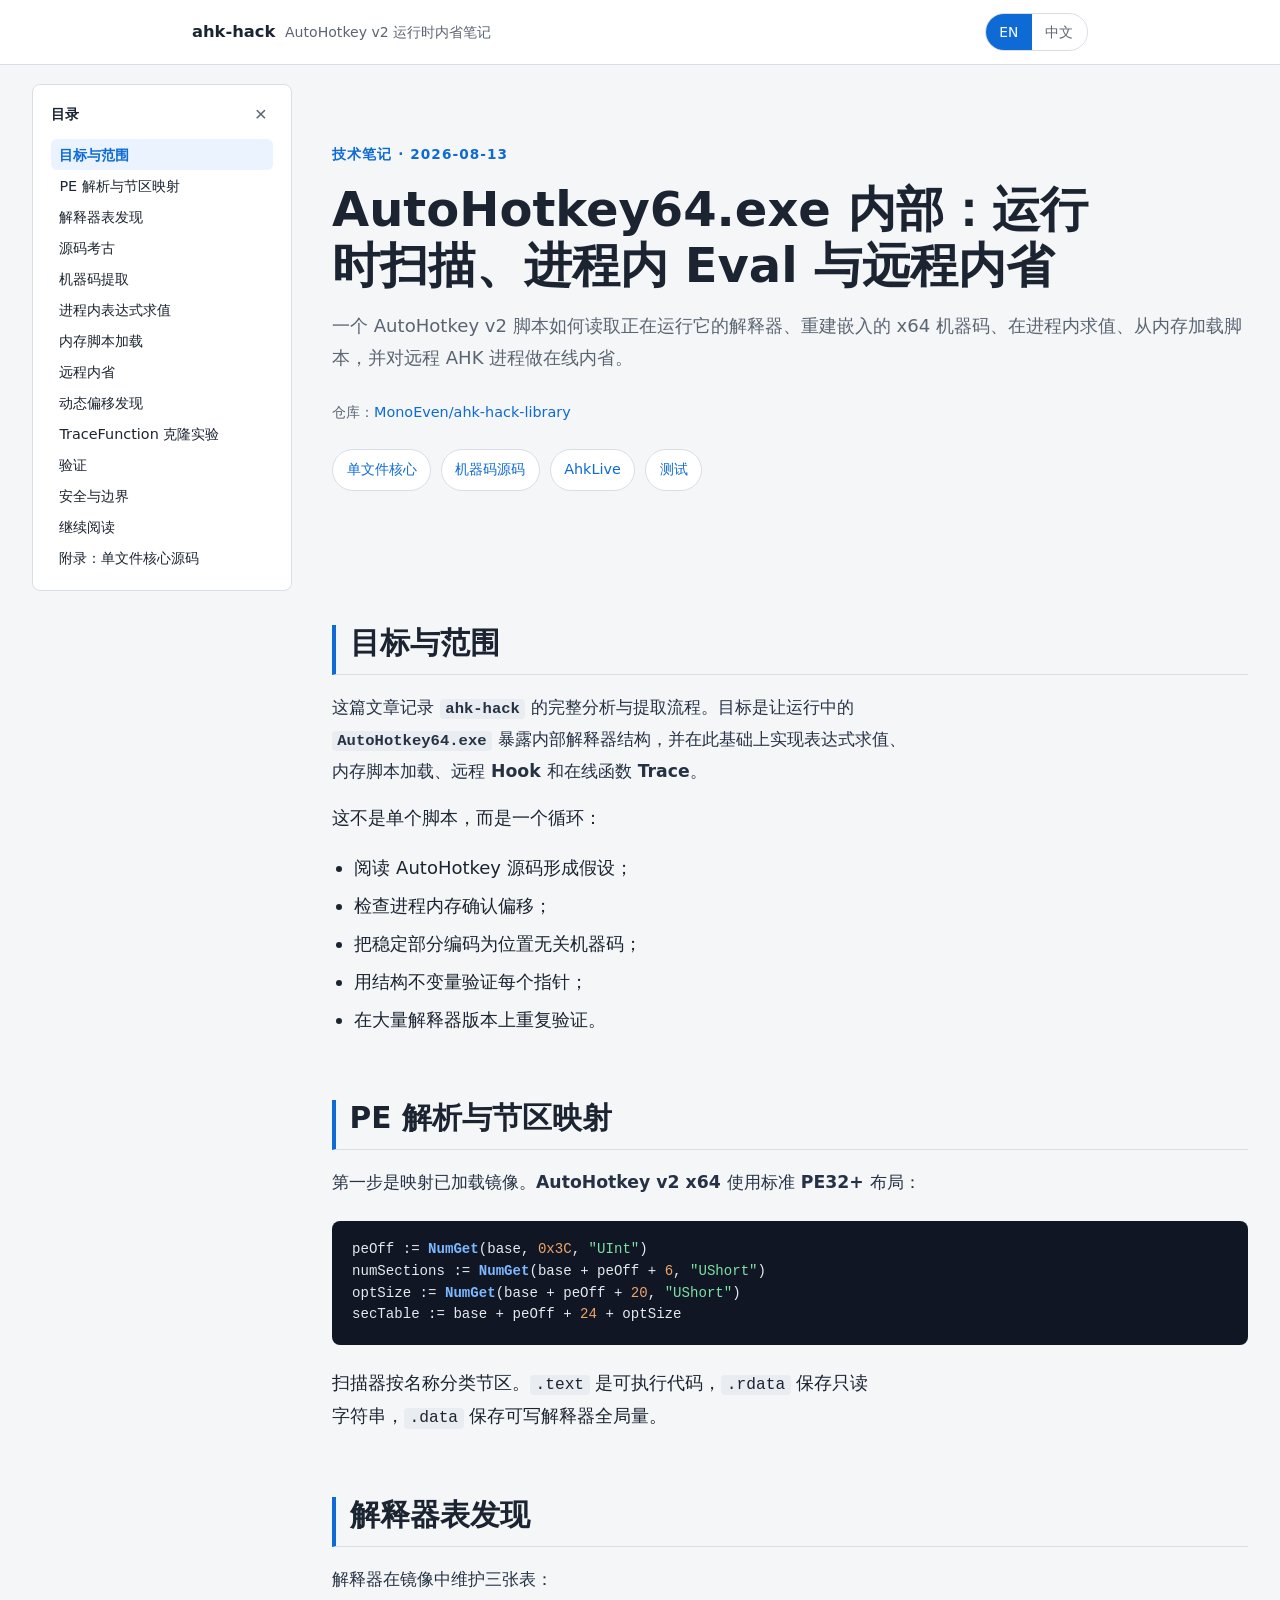
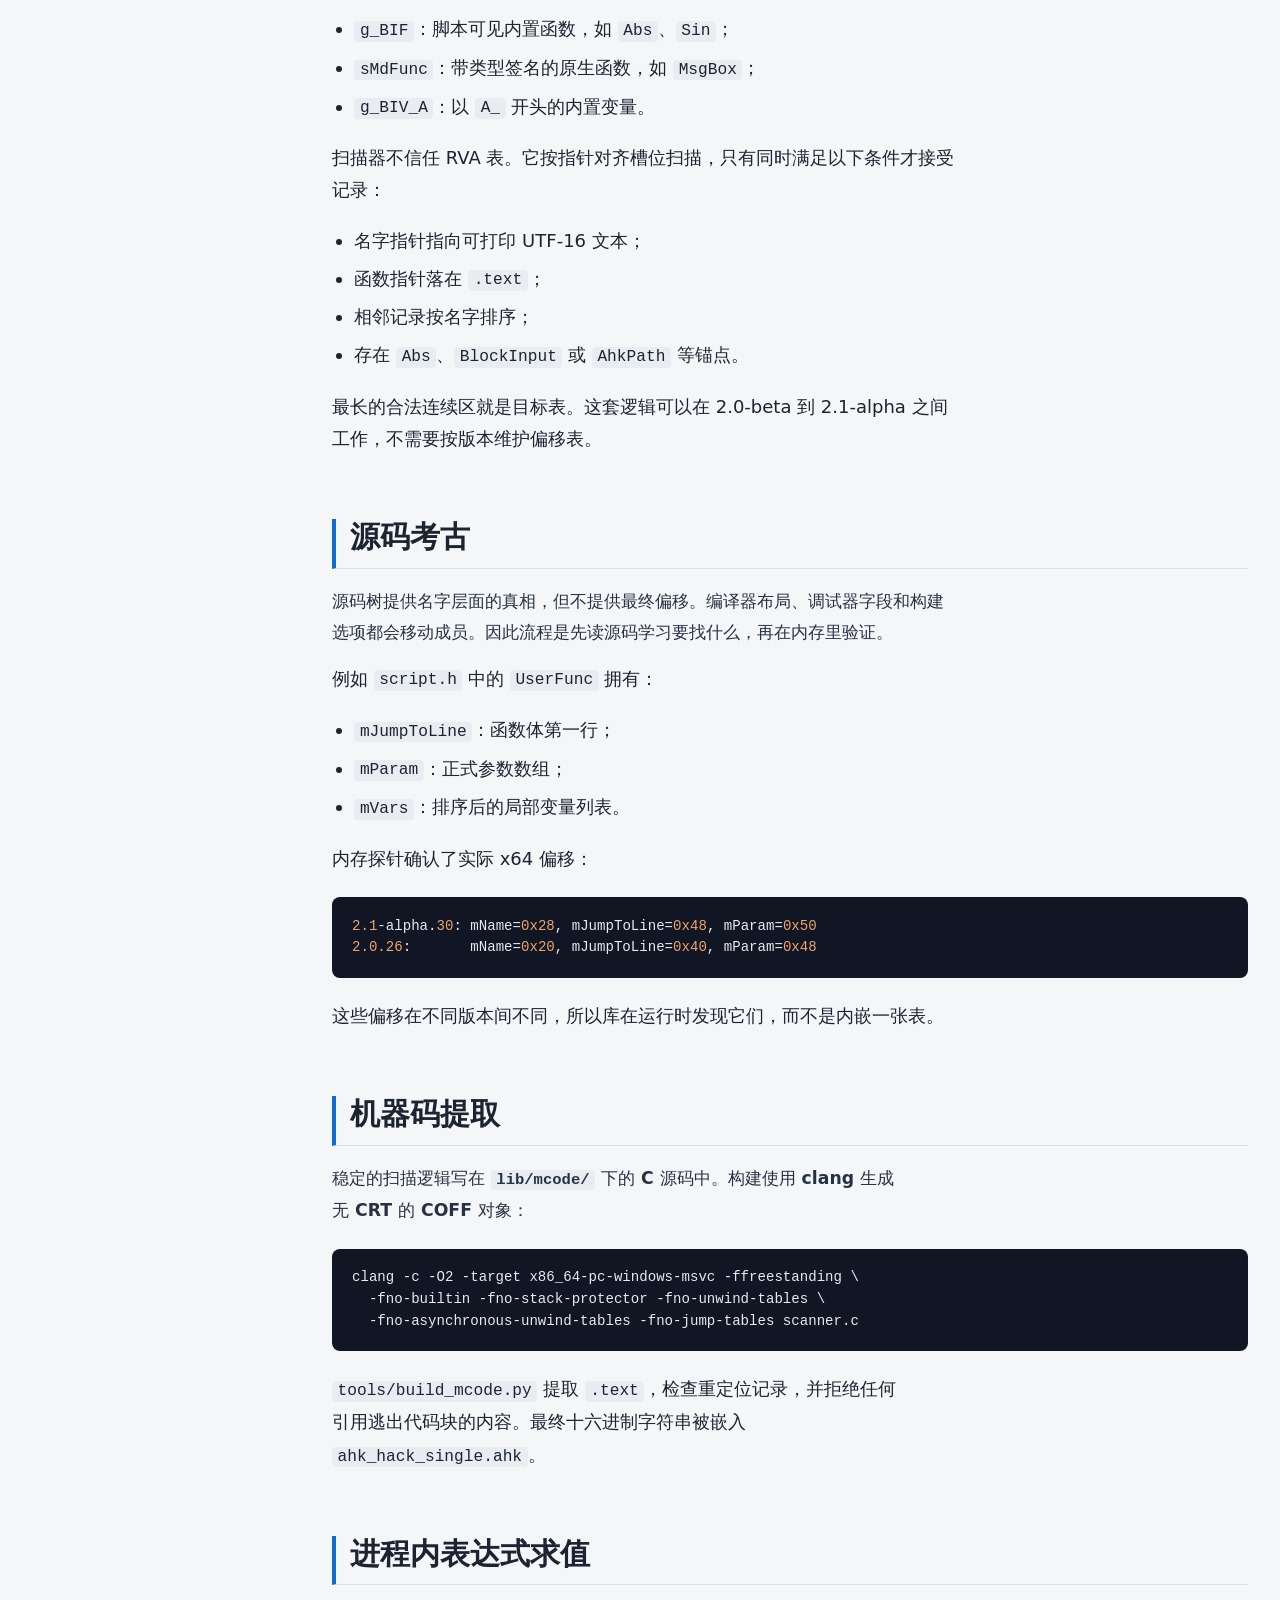
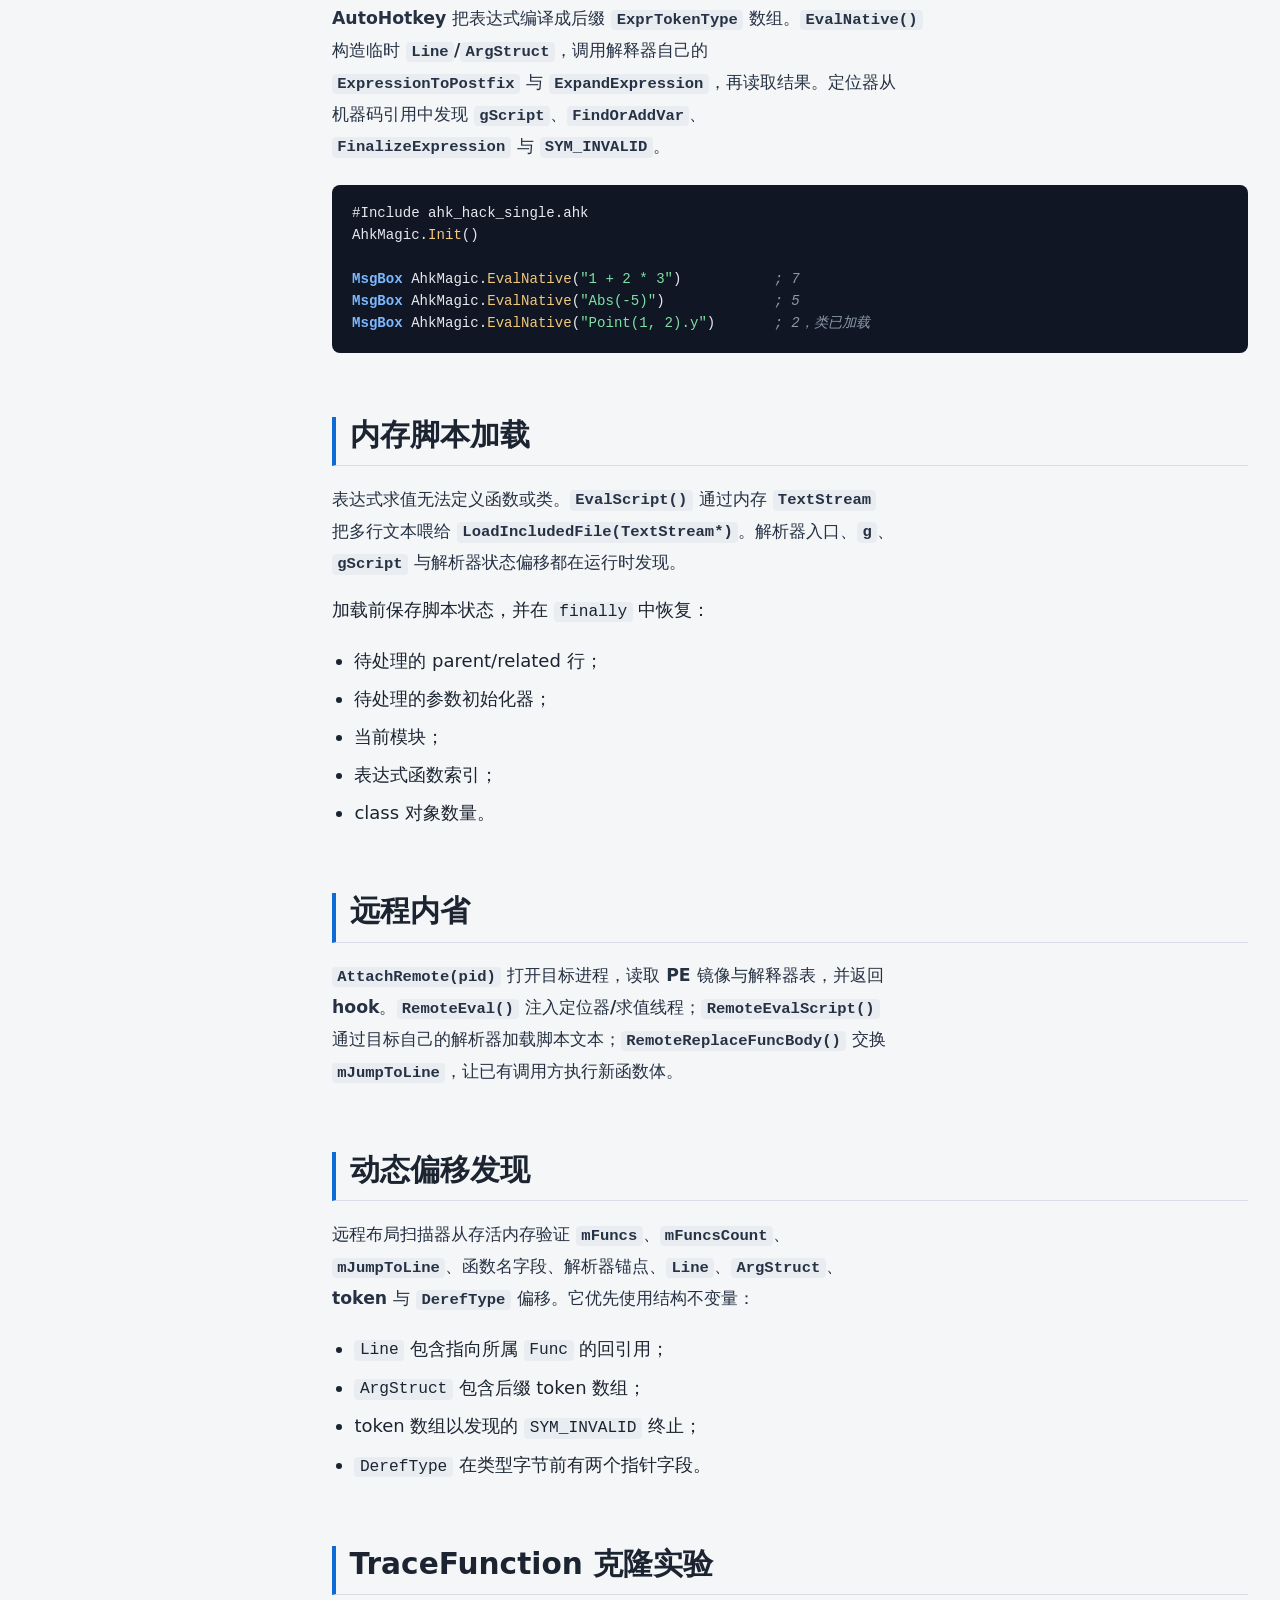
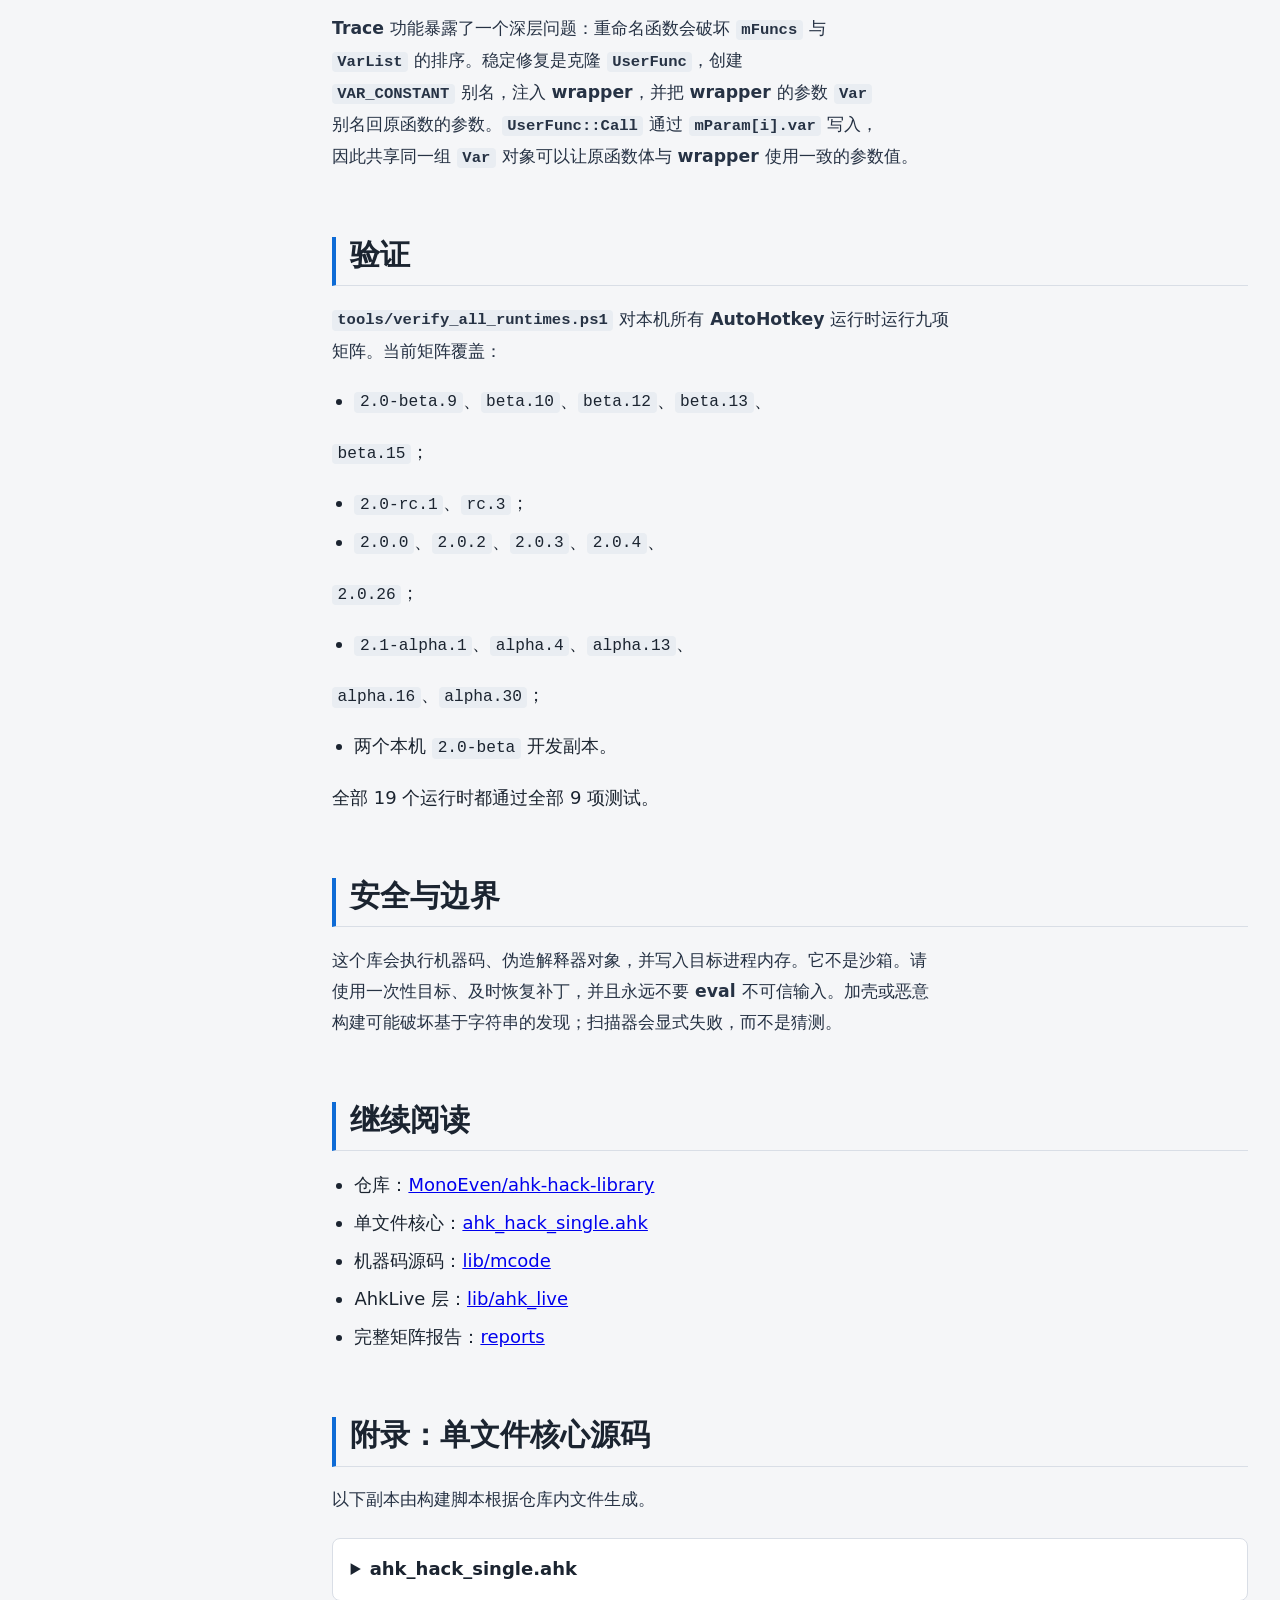
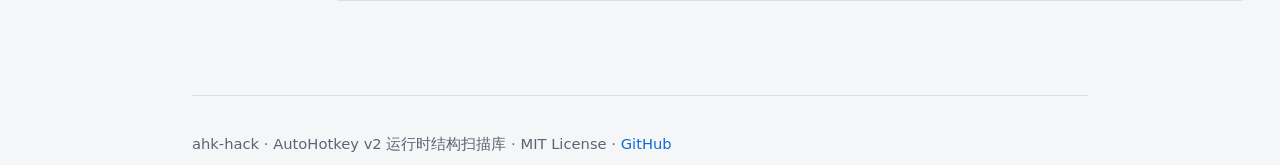
==== commit 35efc996: "Rewrite blog/pages and stabilize TraceFunction" ====
--- a/docs/index.zh.html
+++ b/docs/index.zh.html
@@ -1,11 +1,11 @@
 <!DOCTYPE html>
-<html lang="zh-CN">
+<html lang="zh">
 <head>
   <meta charset="utf-8">
   <meta name="viewport" content="width=device-width, initial-scale=1">
-  <title>深入 AutoHotkey64.exe - ahk-hack 技术笔记</title>
-  <meta name="description" content="AutoHotkey v2 运行时 PE 扫描、机器码重建与进程内表达式求值的完整技术剖析。">
-  <link rel="stylesheet" href="style.css?v=3">
+  <title>AutoHotkey64.exe 内部 - ahk-hack</title>
+  <meta name="description" content="一个 AutoHotkey v2 脚本如何读取正在运行它的解释器、重建嵌入的 x64 机器码、在进程内求值、从内存加载脚本，并对远程 AHK 进程做在线内省。">
+  <link rel="stylesheet" href="style.css?v=4">
 </head>
 <body>
   <div class="progress" aria-hidden="true"></div>
@@ -13,11 +13,11 @@
     <div class="wrap">
       <div class="brand">
         <strong>ahk-hack</strong>
-        <span>AutoHotkey v2 运行时技术笔记</span>
+        <span>AutoHotkey v2 运行时内省笔记</span>
       </div>
-      <nav class="lang-switch" aria-label="语言切换">
-        <a href="index.html" lang="en">EN</a>
-        <a class="active" href="index.zh.html" lang="zh">中文</a>
+      <nav class="lang-switch" aria-label="Language">
+        <a class="active" href="index.html" lang="en">EN</a>
+        <a href="index.zh.html" lang="zh">中文</a>
       </nav>
     </div>
   </header>
@@ -26,585 +26,168 @@
     <aside class="sidebar" id="sidebar">
       <div class="sidebar-head">
         <span>目录</span>
-        <button type="button" id="sidebarClose" aria-label="关闭侧栏">&times;</button>
+        <button type="button" id="sidebarClose" aria-label="Close sidebar">&times;</button>
       </div>
-      <nav id="toc" aria-label="目录">
+      <nav id="toc" aria-label="Table of contents">
         <ol>
-          <li><a href="#why">为什么在运行时扫描</a></li>
-          <li><a href="#pe">PE 结构</a></li>
-          <li><a href="#tables">三张解释器内部表</a></li>
-          <li><a href="#rebuild">重新构建机器码</a></li>
-          <li><a href="#evalnative">EvalNative：进程内表达式求值</a></li>
-          <li><a href="#evalscript">EvalScript：长文本、函数与类</a></li>
-          <li><a href="#remote">远程 Hook</a></li>
-          <li><a href="#boundary">运行时发现与布局常量</a></li>
-          <li><a href="#examples">完整示例</a></li>
-          <li><a href="#verification">验证矩阵</a></li>
-          <li><a href="#debugging">调试与故障</a></li>
-          <li><a href="#security">安全与使用规则</a></li>
-          <li><a href="#learning">学习路径</a></li>
-          <li><a href="#appendix">附录：单文件源码</a></li>
+<li><a href="#sec-1">目标与范围</a></li>
+<li><a href="#sec-2">PE 解析与节区映射</a></li>
+<li><a href="#sec-3">解释器表发现</a></li>
+<li><a href="#sec-4">源码考古</a></li>
+<li><a href="#sec-5">机器码提取</a></li>
+<li><a href="#sec-6">进程内表达式求值</a></li>
+<li><a href="#sec-7">内存脚本加载</a></li>
+<li><a href="#sec-8">远程内省</a></li>
+<li><a href="#sec-9">动态偏移发现</a></li>
+<li><a href="#sec-10">TraceFunction 克隆实验</a></li>
+<li><a href="#sec-11">验证</a></li>
+<li><a href="#sec-12">安全与边界</a></li>
+<li><a href="#sec-13">继续阅读</a></li><li><a href="#appendix">附录：单文件核心源码</a></li>
         </ol>
       </nav>
     </aside>
     <div class="content">
     <section class="hero">
-      <div class="kicker">技术笔记 · 2026-08-12</div>
-      <h1>深入 AutoHotkey64.exe：运行时扫描、机器码重建与进程内 Eval</h1>
-      <p class="lede">一个 AutoHotkey v2 脚本如何读取正在运行它的解释器、重建内嵌的 x64 机器码，并在不启动子进程的情况下直接使用解释器自己的表达式管线求值。</p>
-      <p class="meta">仓库：<a href="https://github.com/MonoEven/ahk-hack-library">MonoEven/ahk-hack-library</a> · 实践项目：<a href="https://github.com/MonoEven/cnumpy">cnumpy</a></p>
-      <div class="key-points">
-        <h2>本文重点</h2>
-        <ul>
-          <li>运行时 PE 解析与解释器内部表扫描。</li>
-          <li>从 C 源码重建位置无关的机器码。</li>
-          <li>进程内表达式求值与内存脚本加载。</li>
-        </ul>
-      </div>
+      <div class="kicker">技术笔记 · 2026-08-13</div>
+      <h1>AutoHotkey64.exe 内部：运行时扫描、进程内 Eval 与远程内省</h1>
+      <p class="lede">一个 AutoHotkey v2 脚本如何读取正在运行它的解释器、重建嵌入的 x64 机器码、在进程内求值、从内存加载脚本，并对远程 AHK 进程做在线内省。</p>
+      <p class="meta">仓库：<a href="https://github.com/MonoEven/ahk-hack-library">MonoEven/ahk-hack-library</a></p>
       <div class="links">
         <a href="https://raw.githubusercontent.com/MonoEven/ahk-hack-library/master/ahk_hack_single.ahk">单文件核心</a>
-        <a href="https://github.com/MonoEven/ahk-hack-library/tree/master/lib/mcode">机器码 C 源码</a>
+        <a href="https://github.com/MonoEven/ahk-hack-library/tree/master/lib/mcode">机器码源码</a>
+        <a href="https://github.com/MonoEven/ahk-hack-library/tree/master/lib/ahk_live">AhkLive</a>
         <a href="https://github.com/MonoEven/ahk-hack-library/tree/master/tests">测试</a>
       </div>
     </section>
 
     <article>
-      <section id="why">
-        <h2>1. 为什么在运行时扫描</h2>
-        <p>AutoHotkey v2 对外提供的是内置函数和 <code>A_AhkPath</code> 这类系统变量，没有稳定的 C API 可以拿到解释器内部结构。本库用到的三张表 <code>g_BIF</code>、<code>sMdFunc</code>、<code>g_BIV_A</code> 都放在 <code>AutoHotkey64.exe</code> 里。</p>
-        <p>运行在解释器里的脚本可以用 <code>GetModuleHandle</code> 加 <code>A_AhkPath</code> 拿到模块基址，解析 PE 头，再直接读 <code>.text</code>、<code>.rdata</code> 和 <code>.data</code>。库的做法是先读镜像，只有显式操作才写内存，定位失败时直接抛错。</p>
-      </section>
-
-      <section id="pe">
-        <h2>2. PE 结构</h2>
-        <p>64 位 AutoHotkey v2 可执行文件的头部布局是固定的：<code>MZ</code> DOS 头、由 <code>e_lfanew</code> 指向的 <code>PE\0\0</code> 签名、魔数 <code>0x20B</code> 的 PE32+ 可选头，后面是节表。每个节包含名称、虚拟大小、虚拟地址、原始大小和属性。</p>
-        <pre><code>peOff := NumGet(base, 0x3C, "UInt")
-numSections := NumGet(base + peOff + 6, "UShort")
-optSize := NumGet(base + peOff + 20, "UShort")
+<section id="sec-1"><h2>目标与范围</h2>
+<p>这篇文章记录 <code>ahk-hack</code> 的完整分析与提取流程。目标是让运行中的<br><code>AutoHotkey64.exe</code> 暴露内部解释器结构，并在此基础上实现表达式求值、<br>内存脚本加载、远程 Hook 和在线函数 Trace。</p>
+<p>这不是单个脚本，而是一个循环：</p>
+<ul>
+<li>阅读 AutoHotkey 源码形成假设；</li>
+<li>检查进程内存确认偏移；</li>
+<li>把稳定部分编码为位置无关机器码；</li>
+<li>用结构不变量验证每个指针；</li>
+<li>在大量解释器版本上重复验证。</li>
+</ul>
+</section>
+<section id="sec-2"><h2>PE 解析与节区映射</h2>
+<p>第一步是映射已加载镜像。AutoHotkey v2 x64 使用标准 PE32+ 布局：</p>
+<pre class="lang-autohotkey"><code>peOff := NumGet(base, 0x3C, &quot;UInt&quot;)
+numSections := NumGet(base + peOff + 6, &quot;UShort&quot;)
+optSize := NumGet(base + peOff + 20, &quot;UShort&quot;)
 secTable := base + peOff + 24 + optSize</code></pre>
-        <p><code>AhkMagic._ModuleSections()</code> 把节表封装成按节名索引的 <code>Map</code>，每项包含 <code>{rva, size, ptr}</code>。扫描器主要使用三个节：</p>
-        <ul>
-          <li><code>.text</code> 存放可执行代码，是函数指针唯一合法的目标。</li>
-          <li><code>.rdata</code> 存放只读数据，UTF-16 名字通常在这里。</li>
-          <li><code>.data</code> 存放可写全局量，解释器表在这里构建。</li>
-        </ul>
-      </section>
-
-      <section id="tables">
-        <h2>3. 三张解释器内部表</h2>
-        <p>扫描器在 x64 上定位三张记录布局稳定的表：</p>
-        <table>
-          <thead>
-            <tr>
-              <th>表</th>
-              <th>内容</th>
-              <th>记录步长</th>
-            </tr>
-          </thead>
-          <tbody>
-            <tr>
-              <td><code>g_BIF</code></td>
-              <td><code>Abs</code>、<code>Sin</code> 等脚本内置函数</td>
-              <td><code>0x20</code> 字节</td>
-            </tr>
-            <tr>
-              <td><code>sMdFunc</code></td>
-              <td><code>MsgBox</code>、<code>WinActivate</code> 等带类型签名的原生函数</td>
-              <td><code>0x28</code> 字节</td>
-            </tr>
-            <tr>
-              <td><code>g_BIV_A</code></td>
-              <td>以 <code>A_</code> 开头的内置变量</td>
-              <td><code>0x18</code> 字节</td>
-            </tr>
-          </tbody>
-        </table>
-        <p>每条候选记录必须满足三个条件：名字指针指向 <code>.rdata</code> 或 <code>.data</code> 中的可打印 UTF-16 字符串；函数指针落在 <code>.text</code>；相邻记录按名字排序。扫描器按指针对齐的位置遍历，以 <code>Abs</code>、<code>BlockInput</code>、<code>AhkPath</code> 为锚点，保留满足全部条件的最长连续区，然后读出每条记录的 RVA、参数个数和 ID。</p>
-        <p>这里用签名扫描而不是 RVA 表，是为了让同一段机器码能直接跑在 2.0-beta.10、2.0.0、2.0.26、2.1-alpha.30 上。</p>
-      </section>
-
-      <section id="rebuild">
-        <h2>4. 重新构建机器码</h2>
-        <p>“重新构建机器码”指从 <code>lib/mcode/</code> 里的 C 源码重新生成 <code>ahk_hack_single.ahk</code> 中的十六进制常量。这些 blob 由 <code>tools/build_mcode.py</code> 编译并校验，不是手工写出来的汇编。</p>
-        <p>源码文件如下：</p>
-        <table>
-          <thead>
-            <tr>
-              <th>源码</th>
-              <th>用途</th>
-            </tr>
-          </thead>
-          <tbody>
-            <tr>
-              <td><code>scanner.c</code></td>
-              <td>定位 <code>g_BIF</code>、<code>sMdFunc</code>、<code>g_BIV_A</code></td>
-            </tr>
-            <tr>
-              <td><code>export_scanner.c</code></td>
-              <td>任意已加载模块的通用 PE 导出表扫描</td>
-            </tr>
-            <tr>
-              <td><code>inproc_eval.c</code></td>
-              <td>基于临时 <code>Line</code> 的进程内表达式求值</td>
-            </tr>
-            <tr>
-              <td><code>internal_locator.c</code></td>
-              <td>EvalNative 内部符号的运行时发现</td>
-            </tr>
-            <tr>
-              <td><code>mem_script.c</code></td>
-              <td>EvalScript 使用的内存 <code>TextStream</code></td>
-            </tr>
-          </tbody>
-        </table>
-        <h3>4.1 编译成 freestanding COFF</h3>
-        <pre><code>clang -c -O2 -target x86_64-pc-windows-msvc -ffreestanding \
+<p>扫描器按名称分类节区。<code>.text</code> 是可执行代码，<code>.rdata</code> 保存只读<br>字符串，<code>.data</code> 保存可写解释器全局量。</p>
+</section>
+<section id="sec-3"><h2>解释器表发现</h2>
+<p>解释器在镜像中维护三张表：</p>
+<ul>
+<li><code>g_BIF</code>：脚本可见内置函数，如 <code>Abs</code>、<code>Sin</code>；</li>
+<li><code>sMdFunc</code>：带类型签名的原生函数，如 <code>MsgBox</code>；</li>
+<li><code>g_BIV_A</code>：以 <code>A_</code> 开头的内置变量。</li>
+</ul>
+<p>扫描器不信任 RVA 表。它按指针对齐槽位扫描，只有同时满足以下条件才接受<br>记录：</p>
+<ul>
+<li>名字指针指向可打印 UTF-16 文本；</li>
+<li>函数指针落在 <code>.text</code>；</li>
+<li>相邻记录按名字排序；</li>
+<li>存在 <code>Abs</code>、<code>BlockInput</code> 或 <code>AhkPath</code> 等锚点。</li>
+</ul>
+<p>最长的合法连续区就是目标表。这套逻辑可以在 2.0-beta 到 2.1-alpha 之间<br>工作，不需要按版本维护偏移表。</p>
+</section>
+<section id="sec-4"><h2>源码考古</h2>
+<p>源码树提供名字层面的真相，但不提供最终偏移。编译器布局、调试器字段和构建<br>选项都会移动成员。因此流程是先读源码学习要找什么，再在内存里验证。</p>
+<p>例如 <code>script.h</code> 中的 <code>UserFunc</code> 拥有：</p>
+<ul>
+<li><code>mJumpToLine</code>：函数体第一行；</li>
+<li><code>mParam</code>：正式参数数组；</li>
+<li><code>mVars</code>：排序后的局部变量列表。</li>
+</ul>
+<p>内存探针确认了实际 x64 偏移：</p>
+<pre class="lang-text"><code>2.1-alpha.30: mName=0x28, mJumpToLine=0x48, mParam=0x50
+2.0.26:       mName=0x20, mJumpToLine=0x40, mParam=0x48</code></pre>
+<p>这些偏移在不同版本间不同，所以库在运行时发现它们，而不是内嵌一张表。</p>
+</section>
+<section id="sec-5"><h2>机器码提取</h2>
+<p>稳定的扫描逻辑写在 <code>lib/mcode/</code> 下的 C 源码中。构建使用 clang 生成<br>无 CRT 的 COFF 对象：</p>
+<pre class="lang-text"><code>clang -c -O2 -target x86_64-pc-windows-msvc -ffreestanding \
   -fno-builtin -fno-stack-protector -fno-unwind-tables \
   -fno-asynchronous-unwind-tables -fno-jump-tables scanner.c</code></pre>
-        <p><code>-ffreestanding</code> 去掉 CRT 启动逻辑和标准库依赖。<code>-fno-*</code> 选项关闭栈保护、展开元数据和编译器生成的跳转表，让输出保持小而确定。</p>
-        <h3>4.2 提取 <code>.text</code> 并处理重定位</h3>
-        <p>构建脚本解析 COFF 对象，取出 <code>.text</code>，逐条检查重定位记录。只有目标符号仍然落在 <code>.text</code> 内的 <code>IMAGE_REL_AMD64_REL32</code>（类型 4）会被接受，其他情况直接终止构建。</p>
-        <p>原因和运行时放置有关。<code>MCode()</code> 把十六进制字符串解码成 AHK <code>Buffer</code>，改成可执行保护后交给 <code>DllCall</code> 使用。这个 blob 不能有绝对地址、导入或 <code>.rdata</code> 引用，所以能在任意地址运行。一旦有逃出 <code>.text</code> 的重定位，复制后的字节就会指向原目标文件里的地址，而不是当前进程。</p>
-        <h3>4.3 嵌入与验证</h3>
-        <pre><code>python tools\build_mcode.py --embed-only --out ahk_hack_single.ahk</code></pre>
-        <p>脚本替换五个 <code>MC_*_X64</code> 常量并打印大小。当前从 <code>lib/mcode/</code> 重新生成可以得到与仓库内完全一致的常量。各 blob 大小为：解释器扫描器 <code>2559</code> 字节、导出扫描器 <code>297</code> 字节、进程内求值器 <code>1784</code> 字节、内部定位器 <code>1537</code> 字节、内存脚本加载器 <code>1016</code> 字节。</p>
-        <p>重建之后要跑四个解释器上的完整测试矩阵。十六进制本身不适合肉眼审查，测试通过才是有效验证。</p>
-      </section>
-
-      <section id="evalnative">
-        <h2>5. EvalNative：进程内表达式求值</h2>
-        <p><code>EvalNative()</code> 分配一块 scratch 缓冲区，构造临时 <code>Line</code> 和 <code>ArgStruct</code>，然后原地调用解释器的表达式管线。整个过程不启动子进程，表达式能直接看到调用者的全局变量表和模块状态。</p>
-        <h3>5.1 为什么这样就能 Eval</h3>
-        <p>AutoHotkey 不会直接求值一段表达式字符串。脚本加载时，每个表达式行会由 <code>Line::ExpressionToPostfix</code> 编译成后缀 <code>ExprTokenType</code> 数组，解析变量和函数引用，之后由 <code>Line::ExpandExpression</code> 执行。<code>EvalNative()</code> 构造的临时 <code>Line</code>/<code>ArgStruct</code> 与解析器会生成的完全一致，然后调用同一组函数。结果不是重新实现一遍 AHK 语义，而是让解释器自己的表达式管线运行在一条合成行上。运算符优先级、字符串转义、内置函数调用和全局变量解析都与编译后的脚本行完全一致。</p>
-        <pre><code>// source/script.h (AutoHotkey v2.1-alpha.30)
-ResultType ExpressionToPostfix(ArgStruct &aArg);
-ResultType ExpressionToPostfix(ArgStruct &aArg, ExprTokenType *&aInfix);
-ResultType FinalizeExpression(ArgStruct &aArg);
-LPTSTR ExpandExpression(int aArgIndex, ResultType &aResult, ResultToken *aResultToken,
-    LPTSTR &aTarget, LPTSTR &aDerefBuf, size_t &aDerefBufSize,
-    LPTSTR aArgDeref[], size_t aExtraSize);</code></pre>
-        <p>第一步是定位函数。库在 <code>.text</code> 里搜索对两个稳定错误字符串 <code>"Missing operand."</code> 和 <code>"Error evaluating expression."</code> 的 RIP 相对引用，再回退到所在函数开头，得到 <code>ExpressionToPostfix</code> 和 <code>ExpandExpression</code>。</p>
-        <p>其余支撑地址由第二个机器码定位器发现：</p>
-        <ul>
-          <li><code>gScript</code>：<code>ExpressionToPostfix</code> 中出现次数最多的 <code>lea rcx,[rip+disp]</code> 目标。</li>
-          <li><code>FindVar</code>/<code>FindOrAddVar</code>：六参数 prologue 加空名比较模式。</li>
-          <li><code>FinalizeExpression</code>：两个主函数之间带标准 <code>ArgStruct</code> prologue 的函数。</li>
-          <li>CRT <code>free</code>：直接调用 <code>ExpressionToPostfix</code> 的调用点之后紧跟的调用。</li>
-          <li><code>SYM_INVALID</code>：<code>ExpandExpression</code> 内的后缀终结立即数。</li>
-        </ul>
-        <p>调用 <code>ExpressionToPostfix</code> 之前，求值器会扫描 UTF-16 表达式并标记需要解析的标识符。引号字符串和 <code>.</code> 后面的标识符会被跳过，所以 <code>Point(1,2).x</code> 这类成员表达式不会被当成变量。后缀生成之后，<code>FindOrAddVar</code> 解析变量和函数引用；构建里有独立 <code>FinalizeExpression</code> 时先执行它；最后 <code>ExpandExpression</code> 求值。</p>
-        <pre><code>#Include ahk_hack_single.ahk
+<p><code>tools/build_mcode.py</code> 提取 <code>.text</code>，检查重定位记录，并拒绝任何<br>引用逃出代码块的内容。最终十六进制字符串被嵌入<br><code>ahk_hack_single.ahk</code>。</p>
+</section>
+<section id="sec-6"><h2>进程内表达式求值</h2>
+<p>AutoHotkey 把表达式编译成后缀 <code>ExprTokenType</code> 数组。<code>EvalNative()</code><br>构造临时 <code>Line</code>/<code>ArgStruct</code>，调用解释器自己的<br><code>ExpressionToPostfix</code> 与 <code>ExpandExpression</code>，再读取结果。定位器从<br>机器码引用中发现 <code>gScript</code>、<code>FindOrAddVar</code>、<br><code>FinalizeExpression</code> 与 <code>SYM_INVALID</code>。</p>
+<pre class="lang-autohotkey"><code>#Include ahk_hack_single.ahk
 AhkMagic.Init()
 
-MsgBox AhkMagic.EvalNative("1 + 2 * 3")          ; 7
-MsgBox AhkMagic.EvalNative("2 * 3.5")            ; 7.0
-MsgBox AhkMagic.EvalNative("Abs(-5)")            ; 5
-MsgBox AhkMagic.EvalNative("SubStr(`"abc`", 2)") ; "bc"
-
-myVar := 42
-MsgBox AhkMagic.EvalNative("myVar + 1")          ; 43</code></pre>
-        <p>已验证的版本支持字面量、运算符、全局变量和函数调用。不支持的输入会带着管线状态抛出错误。</p>
-      </section>
-
-      <section id="evalscript">
-        <h2>6. EvalScript：解析器框架与内存加载</h2>
-        <h3>6.1 AutoHotkey 如何解析脚本</h3>
-        <p>脚本加载是一条管线。<code>Script::LoadFromFile</code> 打开主文件；<code>OpenIncludedFile</code> 创建 <code>TextStream</code>；<code>LoadIncludedFile(TextStream*, int)</code> 通过 <code>GetLine</code>/<code>GetLineContinuation</code> 逐行读取，分类每行（指令、热键、标签、类、表达式），再通过 <code>AddLine</code>/<code>ParseAndAddLine</code> 创建 <code>Line</code> 对象。表达式行由 <code>ExpressionToPostfix</code> 编译成 <code>ExprTokenType</code> 数组；<code>PreparseExpressions</code> 在加载期预编译表达式行；<code>PreprocessLocalVars</code> 绑定函数体内的局部变量。函数定义注册到 <code>Script::mFuncs</code>，每个 <code>UserFunc</code> 保存指向函数体的 <code>mJumpToLine</code> 指针。</p>
-        <pre><code>// source/script.h (AutoHotkey v2.1-alpha.30)，EvalScript 用到的 Script 字段
-Line *mLastLine;
-FuncList mFuncs;
-ScriptModule *mCurrentModule = &mBuiltinModule;
-ScriptModule *mLastModule = &mDefaultModule;
-Line *mLineParent = nullptr;
-Line *mPendingRelatedLine;
-Line *mLastParamInitializer;
-LPCTSTR mPendingHotkey = nullptr;
-int mExprFuncIndex = INT_MAX;
-bool mNextLineIsFunctionBody;
-bool mIgnoreNextBlockBegin;
-bool mBackCompatMode = true;
-int mClassObjectCount;</code></pre>
-        <p>这就是 <code>EvalScript()</code> 能在进程内定义函数和类的原因：它喂给 <code>LoadIncludedFile</code> 同一条管线，只是文本来自内存 <code>TextStream</code> 而不是磁盘文件。解析器不需要知道文本来自哪里。</p>
-        <pre><code>// source/script.cpp (AutoHotkey v2.1-alpha.30)，已省略
-ResultType Script::LoadIncludedFile(TextStream *fp)
-{
-    int source_file_index = mCurrFileIndex;
-    bool blocks_previously_open = mLineParent || mClassObjectCount;
-    auto module_previously_open = mCurrentModule;
-    bool caller_backcompatmode = mBackCompatMode;
-    LineBuffer buf, next_buf;
-    ...
-    while (buf_length != -1)
-    {
-        if (!GetLineContinuation(fp, buf, next_buf, phys_line_number, has_continuation_section))
-            return FAIL;
-        ...
-    }
-}</code></pre>
-        <p>表达式求值本身无法定义函数或类。<code>EvalScript()</code> 改走解释器的 include 流程，但直接从内存加载：文本编码为 UTF-16，在 scratch 缓冲区里构造一个最小的 <code>TextMem</code> 兼容 <code>TextStream</code>，直接交给 <code>LoadIncludedFile(TextStream*)</code>，不创建临时 <code>.ahk</code> 文件。新行随后执行 <code>PreparseExpressions</code>，新函数执行 <code>PreprocessLocalVars</code>，最后用 <code>EvalNative()</code> 求值最后一个非声明行。</p>
-        <p>这些入口都在运行时定位：</p>
-        <ul>
-          <li><code>PreparseExpressions</code>：通过 <code>ExpressionToPostfix</code> 的调用者加 <code>cmp byte ptr [rbx], 3/4</code> 模式定位。</li>
-          <li><code>PreprocessLocalVars</code>：用 <code>movzx</code> 加 <code>cmp byte ptr [rax+0x23], 2</code> 签名定位。</li>
-          <li><code>OpenIncludedFile</code>：作为 <code>LoadIncludedFile(TextStream*)</code> 的定位指纹，用分别覆盖 2.0 系列和 2.1 的两段 prologue 特征定位。</li>
-          <li><code>LoadIncludedFile(TextStream*)</code>：在 <code>OpenIncludedFile</code> 调用者的 <code>cmp eax,3</code> 附近定位。</li>
-          <li><code>Line::sSourceFileCount</code>：向前回溯找取值合理的小整数的 RIP 相对 load。</li>
-          <li><code>g</code> 全局：在 <code>PreparseExpressions</code> 调用者里找 <code>mov rax,[rip+disp]</code> 后接偏移 <code>0x28</code> 的 store。</li>
-        </ul>
-        <p>内存 <code>TextStream</code> 会同时填充两个可能的 <code>mData</code> 区域，所以加载器不需要区分 2.0 与 2.1 的布局。加载前保存脚本状态，并在 <code>finally</code> 中恢复：pending 父/关联行、pending 参数初始化、当前模块、表达式函数状态和类计数。临时解析器状态不会泄漏给调用者。</p>
-        <pre><code>script := "
-(
-add(a, b) {
-    return a + b
-}
-add(1, 2)
-)"
-MsgBox AhkMagic.EvalScript(script)               ; 3
-
-classScript := "
-(
-class Point {
-    x := 0
-    y := 0
-    __New(x, y) {
-        this.x := x
-        this.y := y
-    }
-}
-Point(1, 2).x
-)"
-MsgBox AhkMagic.EvalScript(classScript)          ; 1
-MsgBox AhkMagic.EvalNative("Point(1, 2).y")      ; 2，类已加载并在进程内使用</code></pre>
-      </section>
-
-      <section id="remote">
-        <h2>7. 远程 Hook</h2>
-        <p>把目标进程想象成一台正在运行的机器。我们不往里面安装任何东西，它也不需要配合：不需要 <code>#Include</code>、不需要导出指针、不需要回调。我们读取它的内存地图，找到内部架子上的标签，再通过操作系统的远程线程入口放进一个小工人。</p>
-        <p><code>AttachRemoteByName("AutoHotkey64.exe")</code>按映像名找到运行中的目标进程，用 <code>OpenProcess</code> 打开，用 <code>ReadProcessMemory</code> 读取 PE 头和 data 节，扫描锚点名和连续排序记录定位三张表。<code>RemoteRedirect(hook, "Abs", "Sin")</code>以写权限重新打开目标，把目标函数指针写进源条目对应的 <code>fn_ptr</code> 槽。</p>
-        <p><code>AttachRemote(pid)</code>是同一套扫描的 PID 形式：<code>OpenProcess</code>加<code>ReadProcessMemory</code>、解析 PE 节、用锚点和连续记录定位三张表。<code>tools/ahk_remote_attach.py</code>可以在不注入的情况下按 PID 从外部扫描同一组表，并支持改写运行中的内置函数表。</p>
-        <p><code>RemoteDeepRedirect(hook, "Abs", "Sin")</code>再深一层：扫描目标堆里已解析的 <code>Func</code> 对象并改写 <code>mBIF</code>，让直接调用 <code>A()</code> 的 <code>B()</code> 也跟着变化。</p>
-        <pre><code>F1:: {
-    global hook
-    hook := AhkMagic.AttachRemoteByName("AutoHotkey64.exe")
-}
-F2:: {
-    global hook
-    AhkMagic.RemoteRedirect(hook, "Abs", "Sin")
-    Send "{F7}"          ; 触发目标热键校验
-    Sleep 400
-}
-F3:: {
-    global hook
-    AhkMagic.RemoteEval(hook, "x := 1 + 2 * 3")
-    Send "{F8}"          ; 触发目标热键校验
-    Sleep 400
-}</code></pre>
-        <p><code>F7/F8</code>背后的常驻目标脚本（<code>tests/remote_hook_resident_target.ahk</code>）：</p>
-        <pre><code>#NoTrayIcon
-Persistent
-
-pidFile := A_Temp "\ahk_remote_attach_target.pid"
-outFile := A_Temp "\ahk_remote_resident.out"
-errFile := A_Temp "\ahk_remote_resident.err"
-try FileDelete(outFile)
-try FileDelete(errFile)
-FileAppend(DllCall("GetCurrentProcessId") "`n", pidFile)
-
-x := 0
-name := "Abs"
-
-F7:: {
-    global name
-    global outFile
-    try {
-        FileAppend("f7=" %name%(1) "`n", outFile)
-    } catch as e {
-        FileAppend("f7err=" e.Message "`n", outFile)
-    }
-}
-
-F8:: {
-    global x
-    global outFile
-    FileAppend("f8=" x "`n", outFile)
-}</code></pre>
-        <p><code>RemoteEval(hook, expr)</code>把 Hook 再推进一步：向目标进程注入线程 stub、内部定位器和求值 blob，用 <code>CreateRemoteThread</code> 执行并读回结果。</p>
-        <p><code>RemoteEvalScript(hook, text)</code>现在可以通过目标脚本加载管线在目标里加载多行脚本，包括函数和 class 定义。注入线程会在 <code>PreparseExpressions</code> 前设置 <code>g-&gt;CurrentFunc</code>，让使用 <code>Super</code> 的 class 方法正确解析。</p>
-        <pre><code>hook := AhkMagic.AttachRemoteByName("AutoHotkey64.exe")
-script := "
-(
-add(a, b) {
-    return a + b
-}
-add(1, 2)
-)"
-MsgBox AhkMagic.RemoteEvalScript(hook, script)   ; 3</code></pre>
-        <p><code>RemoteReplaceFuncBody(hook, "A", "NewA")</code>像 <code>Abs -&gt; Sin</code>一样替换函数体指针。热键 demo 在 <code>F2</code> 加载 <code>NewA</code> 并替换 <code>A</code>，<code>F9</code> 验证输出 <code>42</code>；<code>F3</code> 加载 <code>PointNew</code> 后由 <code>RemoteEval</code> 验证输出 <code>2</code>。</p>
-        <p>class 验证链路：<code>RemoteEvalScript</code>先把 <code>PointNew</code> 加载进目标，再由 <code>RemoteEval</code> 在同一个目标里读取 <code>PointNew(1, 2).y</code>。热键路径验证函数体地址替换：<code>F2</code> 加载 <code>NewA</code> 并替换 <code>A</code>，<code>F9</code> 返回 <code>42</code>。</p>
-        <p>实测验证：启动 <code>tests/remote_hook_resident_target.ahk</code>，把 <code>Abs</code> 重定向为 <code>Sin</code>，再向目标发送 <code>F7</code>。它会输出 <code>0.8414709848078965</code>（即 <code>Sin(1)</code>），而不是原来的 <code>1</code>。远程执行 <code>x := 1 + 2 * 3</code> 后发送 <code>F8</code>，目标会写出 <code>7</code>。</p>
-        <p>函数到函数验证：<code>tests/remote_hook_function_target.ahk</code>定义 <code>B_direct()</code>和 <code>B_dynamic()</code>；<code>tests/remote_hook_function_demo.ahk</code>深补丁 <code>Abs -&gt; Sin</code>后，两个输出都变成 <code>0.8414709848078965</code>。</p>
-        <p>远程兼容矩阵：解释器 x 解释器 16/16 组合通过，Ahk2Exe 编译 UPX 目标 x 解释器 16/16 组合通过。</p>
-        <pre><code>powershell -ExecutionPolicy Bypass -File tools\verify_remote_compat.ps1</code></pre>
-      </section>
-
-      <section id="boundary">
-        <h2>8. 运行时发现与布局常量</h2>
-        <p>“硬编码”需要先定义清楚。本库现在已经没有任何按版本维护的表。表地址、函数入口、全局量和枚举值都在运行时发现；EvalScript 用到的 Script 字段偏移也是运行时发现：一次性探针从内存加载一个函数，diff 存活 Script 对象找到 <code>mFuncs</code>、<code>mFuncsCount</code>、<code>mLastLine</code>，沿新函数的行链找到 <code>mJumpLine</code>，再从 <code>LoadIncludedFile</code> 的 prologue 读取解析器状态锚点。<code>Line</code>/<code>ArgStruct</code>/token 这类稳定偏移是固定常量，在已验证的构建中没有变化。</p>
-        <table>
-          <thead>
-            <tr>
-              <th>维度</th>
-              <th>状态</th>
-            </tr>
-          </thead>
-          <tbody>
-            <tr>
-              <td>表地址（<code>g_BIF</code>、<code>sMdFunc</code>、<code>g_BIV_A</code>）</td>
-              <td>运行时通过 PE 与签名扫描发现</td>
-            </tr>
-            <tr>
-              <td>函数入口（EvalNative 与 EvalScript 管线）</td>
-              <td>运行时发现，无 RVA 表</td>
-            </tr>
-            <tr>
-              <td>全局量（<code>g</code>、<code>gScript</code>、当前行槽、<code>sSourceFileCount</code>）</td>
-              <td>运行时发现</td>
-            </tr>
-            <tr>
-              <td><code>SYM_INVALID</code> 等枚举值</td>
-              <td>运行时由内部定位器发现</td>
-            </tr>
-            <tr>
-              <td>Script/UserFunc/TextStream 布局偏移</td>
-              <td>运行时通过探针 diff 与机器码锚点发现</td>
-            </tr>
-          </tbody>
-        </table>
-        <p>探针每个进程只运行一次，结束后恢复 Script 对象，不会留下隐藏测试函数。如果目标构建的布局不同，探针会显式失败，不会用猜出来的偏移继续。</p>
-        <h3>8.1 为什么这些方法能读取版本参数</h3>
-        <p>地址能被发现，是因为稳定字符串形成了稳定交叉引用。解释器在每次构建里都用 RIP 相对的 <code>lea</code> 指令引用 <code>"Missing operand."</code> 这类错误字符串；沿引用回退到函数开头就能找到所属函数。全局变量同理：编译器用 <code>lea reg,[rip+disp]</code> 取全局地址，统计并过滤这些引用就能得到 <code>g</code>、<code>gScript</code> 和当前行槽。</p>
-        <pre><code>// source/script.h (AutoHotkey v2.1-alpha.30)
-class UserFunc : public Func {
-public:
-    Line *mJumpToLine = nullptr;
-    ...
-};
-
-// source/TextIO.h
-class TextMem : public TextStream {
-public:
-    struct Buffer {
-        LPVOID mBuffer;
-        DWORD mLength;
-        bool mOwned;
-    };
-private:
-    Buffer mData;
-    LPBYTE mDataPos;
-};</code></pre>
-        <p>布局偏移是另一个问题。与其写死，探针让运行中的解释器自己暴露它们：加载一个一次性函数，diff 存活 Script 对象找到 <code>mFuncs</code>、<code>mFuncsCount</code>、<code>mLastLine</code>，再沿新函数的行链找到 <code>mJumpLine</code>。解析器状态锚点从 <code>LoadIncludedFile</code> prologue 里的 <code>cmp</code> 指令读取。<code>TextStream</code> 布局干脆不做选择：两个 <code>mData</code> 区域同时填充，同一个对象在两种布局下都能工作。这些方法依赖的是解释器的结构不变量，不是按版本写死的魔数。</p>
-        <h3>8.2 多版本兼容</h3>
-        <p>兼容性是能被测试证明的结论，不是假设。四版本矩阵用同一份 blob 跑 2.0-beta.10、2.0.0、2.0.26、2.1-alpha.30。<code>Line</code>/<code>ArgStruct</code>/token 这些稳定偏移在这些构建中没有变化；变化的都改为运行时发现。如果未来某个构建改了无法识别的布局，探针或定位器会直接抛错，而不是带着猜出来的偏移继续。这是设计的失败模式：显式、隔离、容易调试。</p>
-        <p>可选 cnumpy 桥接把同一思路用在 AHK <code>Array</code> 对象上。<code>AhkLayout</code> 通过 diff 存活对象发现 <code>mItem</code>、<code>mLength</code>、<code>mCapacity</code> 和 <code>Variant</code> 布局，再用第二组独立探针交叉验证。</p>
-      </section>
-
-      <section id="examples">
-        <h2>9. 完整示例</h2>
-        <h3>9.1 表清单</h3>
-        <pre><code>#Include ahk_hack_single.ahk
-AhkMagic.Init()
-
-MsgBox AhkMagic.Summary()
-for name, info in AhkMagic.bif {
-    if name = "Abs" or InStr(name, "Str")
-        MsgBox name " rva=0x" Format("{:X}", info["rva"])
-}</code></pre>
-        <h3>9.2 通用导出扫描</h3>
-        <pre><code>hmod := DllCall("GetModuleHandle", "Str", "kernel32.dll", "Ptr")
-exports := AhkMagic.ScanExports(hmod)
-for name in ["VirtualAlloc", "CreateFileW", "ReadProcessMemory"] {
-    if exports.Has(name)
-        MsgBox name " rva=0x" Format("{:X}", exports[name]["rva"])
-}</code></pre>
-        <h3>9.3 内置函数重定向：表指针与对象深替换</h3>
-        <pre><code>old := AhkMagic.PatchBif("Abs", "Sin")
-name := "Abs"
-MsgBox %name%(1)              ; 后续动态查找返回 sin(1)
-AhkMagic.RestoreBif("Abs", old)
-
-state := AhkMagic.PatchBifObject(Abs, "Sin")
-MsgBox Abs(1)                 ; 源码里的直接调用也返回 sin(1)
-AhkMagic.RestoreBifObject(Abs, state)</code></pre>
-        <p><code>PatchBif</code> 改表槽，影响之后发生的动态查找。<code>PatchBifObject</code> 还会改写已经解析的函数对象里的 C 函数指针，所以源码里写死的 <code>Abs(1)</code> 也被重定向。上面的例子都会还原。</p>
-        <h3>9.4 表达式求值</h3>
-        <pre><code>MsgBox AhkMagic.Eval("1 + 2 * 3")                  ; 7
-MsgBox AhkMagic.Eval("StrLen(`"hello`")")            ; 5
-MsgBox AhkMagic.EvalNative("Abs(-5)")                ; 5，进程内
-MsgBox AhkMagic.EvalSubprocess("Format(`"{:.2f}`", Sin(1))")</code></pre>
-        <h3>9.5 函数与类脚本</h3>
-        <pre><code>text := "
-(
-add(a, b) {
-    return a + b
-}
-add(1, 2)
-)"
-MsgBox AhkMagic.EvalScript(text)                     ; 3
-
-cls := "
-(
-class Point {
-    x := 0
-    y := 0
-    __New(x, y) {
-        this.x := x
-        this.y := y
-    }
-}
-Point(1, 2).x + Point(1, 2).y
-)"
-MsgBox AhkMagic.EvalScript(cls)                      ; 3</code></pre>
-        <h3>9.6 自定义版本探针</h3>
-        <pre><code>#Include ahk_hack_single.ahk
-try {
-    AhkMagic.Init()
-    AhkMagic._LocateInternalFunctions()
-    MsgBox "version=" A_AhkVersion "`n"
-        . "postfix=0x" Format("{:X}", AhkMagic.exprToPostfix) "`n"
-        . "expand=0x" Format("{:X}", AhkMagic.expandSingleArg) "`n"
-        . "gscript=0x" Format("{:X}", AhkMagic.gScript)
-} catch as e {
-    MsgBox "FAIL " e.Message
-}</code></pre>
-        <p>当前机器上探针输出类似下面的地址。这些值只属于具体构建，放在这里展示形态：</p>
-        <table>
-          <thead>
-            <tr>
-              <th>版本</th>
-              <th><code>ExpressionToPostfix</code></th>
-              <th><code>ExpandExpression</code></th>
-              <th><code>gScript</code></th>
-            </tr>
-          </thead>
-          <tbody>
-            <tr>
-              <td>2.1-alpha.30</td>
-              <td><code>0x14005A470</code></td>
-              <td><code>0x1400761C0</code></td>
-              <td><code>0x140136530</code></td>
-            </tr>
-            <tr>
-              <td>2.0.26</td>
-              <td><code>0x1400593A0</code></td>
-              <td><code>0x140074C60</code></td>
-              <td><code>0x140129FE0</code></td>
-            </tr>
-            <tr>
-              <td>2.0.0</td>
-              <td><code>0x140058A40</code></td>
-              <td><code>0x140073DA0</code></td>
-              <td><code>0x140127530</code></td>
-            </tr>
-            <tr>
-              <td>2.0-beta.10</td>
-              <td><code>0x140057910</code></td>
-              <td><code>0x140073950</code></td>
-              <td><code>0x1401294F0</code></td>
-            </tr>
-          </tbody>
-        </table>
-      </section>
-
-      <section id="verification">
-        <h2>10. 验证矩阵</h2>
-        <table>
-          <thead>
-            <tr>
-              <th>版本</th>
-              <th>表扫描</th>
-              <th>导出扫描</th>
-              <th>EvalNative</th>
-              <th>EvalScript 函数</th>
-              <th>EvalScript 类</th>
-            </tr>
-          </thead>
-          <tbody>
-            <tr><td>2.1-alpha.30 x64</td><td>OK</td><td>OK</td><td>OK</td><td>OK</td><td>OK</td></tr>
-            <tr><td>2.0.26 x64</td><td>OK</td><td>OK</td><td>OK</td><td>OK</td><td>OK</td></tr>
-            <tr><td>2.0.0 x64</td><td>OK</td><td>OK</td><td>OK</td><td>OK</td><td>OK</td></tr>
-            <tr><td>2.0-beta.10 x64</td><td>OK</td><td>OK</td><td>OK</td><td>OK</td><td>OK</td></tr>
-          </tbody>
-        </table>
-        <p>Ahk2Exe 打包不会让进程内 Eval 失效。编译出的 exe 内嵌同一个 AutoHotkey 运行时，<code>Init</code>、<code>EvalNative</code>、<code>EvalScript</code> 照常工作；四个版本都用 <code>AutoHotkey64.exe</code> 作为 Ahk2Exe base 验证过。<code>EvalSubprocess</code> 也能正常工作：编译 exe 通过 <code>/script</code> 重新进入解释器模式来执行临时脚本。UPX 和 MPRESS 压缩也验证过；压缩包会改写节名，扫描器会退回到基于内容的节分类。</p>
-        <pre><code>python -m unittest discover -s tests -p 'test_*.py' -v
-& D:\...\AutoHotkey64.exe tests\evalnative_probe.ahk
-& D:\...\AutoHotkey64.exe tests\evalscript_inproc.ahk
-& D:\...\AutoHotkey64.exe tests\evalscript_class.ahk
-& D:\...\AutoHotkey64.exe tests\evalscript_repeat.ahk
-& D:\...\AutoHotkey64.exe tests\version_probe.ahk
-& D:\...\Compiler2\Ahk2Exe.exe /in tests\compiled_eval_probe.ahk /out build\compiled_eval_probe.exe /base D:\...\v2.0.26\AutoHotkey64.exe /silent verbose
-& build\compiled_eval_probe.exe
-& D:\...\Compiler2\Ahk2Exe.exe /in tests\compiled_eval_probe.ahk /out build\compiled_eval_probe_upx.exe /base D:\...\v2.1-alpha.30\AutoHotkey64.exe /compress 2 /silent verbose
-& build\compiled_eval_probe_upx.exe
-& D:\...\Compiler2\Ahk2Exe.exe /in tests\compiled_eval_probe.ahk /out build\compiled_eval_probe_mpress.exe /base D:\...\v2.1-alpha.30\AutoHotkey64.exe /compress 1 /silent verbose
-& build\compiled_eval_probe_mpress.exe</code></pre>
-      </section>
-
-      <section id="debugging">
-        <h2>11. 调试与故障</h2>
-        <ul>
-          <li><code>0xC0000005</code> 通常意味着指针或结构偏移错误。隔离探针、记录版本，并在解引用前确认每个定位出来的地址。</li>
-          <li><code>0xC0000374</code> 可能来自解析器状态的保存或恢复顺序错误。开发中实际遇到过；修复方式是让所有被改写的 <code>Script</code> 字段都在 <code>finally</code> 中恢复。</li>
-          <li><code>"X not found"</code> 表示定位器签名没有匹配。这是有意设计：不支持的构建直接失败，不会用猜出来的地址继续。</li>
-          <li>可执行内存分配和内部调用可能被杀毒软件或 EDR 标记。在虚拟机里测试、使用一次性解释器，并备份被分析的 exe。</li>
-        </ul>
-      </section>
-
-      <section id="security">
-        <h2>12. 安全与使用规则</h2>
-        <h3>12.1 Eval 安全吗</h3>
-        <p>不安全。<code>Eval</code>、<code>EvalNative</code>、<code>EvalScript</code> 会在当前进程里以宿主脚本相同的权限执行任意代码，不是沙箱。进程内路径还会伪造解释器对象，布局错误或状态保存失误可能直接损坏内存，而不是抛出一个干净的异常。请把每一个被求值的字符串都当作拥有完整进程权限的脚本。</p>
-        <blockquote class="warn">这个库会分配可执行内存、执行机器码，并直接读写解释器内部结构。请按逆向工程研究工具的标准来使用。</blockquote>
-        <p>操作分三类：</p>
-        <ul>
-          <li><strong>只读</strong>：<code>Init</code>、<code>Summary</code>、<code>BifRva</code>、<code>BifAddr</code>、<code>ScanExports</code>。不修改进程状态。</li>
-          <li><strong>修改</strong>：<code>PatchBif</code> 和 <code>RestoreBif</code>。用错可能让解释器崩溃。</li>
-          <li><strong>执行</strong>：<code>Eval</code>、<code>EvalNative</code>、<code>EvalScript</code>。等于在当前进程执行任意代码。</li>
-        </ul>
-        <p>每次实验都要遵守的规则：</p>
-        <ul>
-          <li>不要 eval 未受信任的输入。</li>
-          <li>每个 <code>PatchBif</code> 都必须还原，不要长期保留重定向。</li>
-          <li>在信任一个新构建之前，对目标 exe 跑完整测试矩阵。</li>
-          <li>32 位 AutoHotkey 不支持，会显式报错。</li>
-          <li>只研究你有权限分析的软件。这个库不用于绕过授权、DRM 或访问控制。</li>
-        </ul>
-      </section>
-
-      <section id="learning">
-        <h2>13. 学习路径</h2>
-        <ol>
-          <li>先读 PE 入门资料，并用 <code>ahk_inspect.py</code> 分析一个真实 exe。</li>
-          <li>跟读 <code>scanner.c</code>：节区、指针不变量、排序连续区、锚点。</li>
-          <li>重建机器码，确认 diff 为空。</li>
-          <li>研究 <code>inproc_eval.c</code> 和临时 <code>Line</code>/<code>ArgStruct</code>/<code>ResultToken</code> 布局。</li>
-          <li>研究 <code>EvalScript</code>：保存、加载、preparse、preprocess、求值、恢复。</li>
-          <li>对照布局表读 AHK v2 源码里的 <code>Script</code>、<code>ScriptModule</code>、<code>UserFunc</code>，并用测试矩阵验证。</li>
-        </ol>
-        <div class="links">
-          <a href="https://github.com/MonoEven/ahk-hack-library">仓库</a>
-          <a href="https://raw.githubusercontent.com/MonoEven/ahk-hack-library/master/ahk_hack_single.ahk">单文件核心</a>
-          <a href="https://github.com/MonoEven/ahk-hack-library/tree/master/lib/mcode">C 源码</a>
-          <a href="https://github.com/MonoEven/ahk-hack-library/tree/master/tools">工具</a>
-          <a href="https://monoeven.github.io/cnumpy/">cnumpy 教程</a>
-        </div>
-      </section>
-
+MsgBox AhkMagic.EvalNative(&quot;1 + 2 * 3&quot;)           ; 7
+MsgBox AhkMagic.EvalNative(&quot;Abs(-5)&quot;)             ; 5
+MsgBox AhkMagic.EvalNative(&quot;Point(1, 2).y&quot;)       ; 2，类已加载</code></pre>
+</section>
+<section id="sec-7"><h2>内存脚本加载</h2>
+<p>表达式求值无法定义函数或类。<code>EvalScript()</code> 通过内存 <code>TextStream</code><br>把多行文本喂给 <code>LoadIncludedFile(TextStream*)</code>。解析器入口、<code>g</code>、<br><code>gScript</code> 与解析器状态偏移都在运行时发现。</p>
+<p>加载前保存脚本状态，并在 <code>finally</code> 中恢复：</p>
+<ul>
+<li>待处理的 parent/related 行；</li>
+<li>待处理的参数初始化器；</li>
+<li>当前模块；</li>
+<li>表达式函数索引；</li>
+<li>class 对象数量。</li>
+</ul>
+</section>
+<section id="sec-8"><h2>远程内省</h2>
+<p><code>AttachRemote(pid)</code> 打开目标进程，读取 PE 镜像与解释器表，并返回<br>hook。<code>RemoteEval()</code> 注入定位器/求值线程；<code>RemoteEvalScript()</code><br>通过目标自己的解析器加载脚本文本；<code>RemoteReplaceFuncBody()</code> 交换<br><code>mJumpToLine</code>，让已有调用方执行新函数体。</p>
+</section>
+<section id="sec-9"><h2>动态偏移发现</h2>
+<p>远程布局扫描器从存活内存验证 <code>mFuncs</code>、<code>mFuncsCount</code>、<br><code>mJumpToLine</code>、函数名字段、解析器锚点、<code>Line</code>、<code>ArgStruct</code>、<br>token 与 <code>DerefType</code> 偏移。它优先使用结构不变量：</p>
+<ul>
+<li><code>Line</code> 包含指向所属 <code>Func</code> 的回引用；</li>
+<li><code>ArgStruct</code> 包含后缀 token 数组；</li>
+<li>token 数组以发现的 <code>SYM_INVALID</code> 终止；</li>
+<li><code>DerefType</code> 在类型字节前有两个指针字段。</li>
+</ul>
+</section>
+<section id="sec-10"><h2>TraceFunction 克隆实验</h2>
+<p>Trace 功能暴露了一个深层问题：重命名函数会破坏 <code>mFuncs</code> 与<br><code>VarList</code> 的排序。稳定修复是克隆 <code>UserFunc</code>，创建<br><code>VAR_CONSTANT</code> 别名，注入 wrapper，并把 wrapper 的参数 <code>Var</code><br>别名回原函数的参数。<code>UserFunc::Call</code> 通过 <code>mParam[i].var</code> 写入，<br>因此共享同一组 <code>Var</code> 对象可以让原函数体与 wrapper 使用一致的参数值。</p>
+</section>
+<section id="sec-11"><h2>验证</h2>
+<p><code>tools/verify_all_runtimes.ps1</code> 对本机所有 AutoHotkey 运行时运行九项<br>矩阵。当前矩阵覆盖：</p>
+<ul>
+<li><code>2.0-beta.9</code>、<code>beta.10</code>、<code>beta.12</code>、<code>beta.13</code>、</li>
+</ul>
+<p>  <code>beta.15</code>；</p>
+<ul>
+<li><code>2.0-rc.1</code>、<code>rc.3</code>；</li>
+<li><code>2.0.0</code>、<code>2.0.2</code>、<code>2.0.3</code>、<code>2.0.4</code>、</li>
+</ul>
+<p>  <code>2.0.26</code>；</p>
+<ul>
+<li><code>2.1-alpha.1</code>、<code>alpha.4</code>、<code>alpha.13</code>、</li>
+</ul>
+<p>  <code>alpha.16</code>、<code>alpha.30</code>；</p>
+<ul>
+<li>两个本机 <code>2.0-beta</code> 开发副本。</li>
+</ul>
+<p>全部 19 个运行时都通过全部 9 项测试。</p>
+</section>
+<section id="sec-12"><h2>安全与边界</h2>
+<p>这个库会执行机器码、伪造解释器对象，并写入目标进程内存。它不是沙箱。请<br>使用一次性目标、及时恢复补丁，并且永远不要 eval 不可信输入。加壳或恶意<br>构建可能破坏基于字符串的发现；扫描器会显式失败，而不是猜测。</p>
+</section>
+<section id="sec-13"><h2>继续阅读</h2>
+<ul>
+<li>仓库：<a href="https://github.com/MonoEven/ahk-hack-library">MonoEven/ahk-hack-library</a></li>
+<li>单文件核心：<a href="https://raw.githubusercontent.com/MonoEven/ahk-hack-library/master/ahk_hack_single.ahk">ahk_hack_single.ahk</a></li>
+<li>机器码源码：<a href="https://github.com/MonoEven/ahk-hack-library/tree/master/lib/mcode">lib/mcode</a></li>
+<li>AhkLive 层：<a href="https://github.com/MonoEven/ahk-hack-library/tree/master/lib/ahk_live">lib/ahk_live</a></li>
+<li>完整矩阵报告：<a href="https://github.com/MonoEven/ahk-hack-library/tree/master/reports">reports</a></li>
+</ul>
+</section>
       <section id="appendix">
-        <h2>附录：单文件源码</h2>
-        <p>完整核心就是一个文件：<code>ahk_hack_single.ahk</code>。把它复制到脚本旁边并 <code>#Include</code>，或从仓库下载。下面内嵌的副本由构建脚本根据仓库内文件生成。</p>
+        <h2>附录：单文件核心源码</h2>
+        <p>以下副本由构建脚本根据仓库内文件生成。</p>
         <details>
-          <summary>ahk_hack_single.ahk（完整源码）</summary>
+          <summary>ahk_hack_single.ahk</summary>
           <pre><code>; ahk-hack standalone core.
 ;
 ; One-file AutoHotkey v2 scanner for AutoHotkey executables.  Copy this file
@@ -647,6 +230,7 @@
     static evalMLastLineOff := 0
     static evalMJumpLineOff := 0
     static evalCurrOff := 0
+    static evalStructOffsets := 0
     static evalParserLocated := false
     static evalParser := Map()
     static evalPreparse := 0
@@ -901,6 +485,9 @@
                 &quot;ptr&quot;, base + va
             )
         }
+        pdata := result.Has(&quot;.pdata&quot;) ? result[&quot;.pdata&quot;] : 0
+        for _, sec in result
+            sec[&quot;pdata&quot;] := pdata
         return result
     }
 
@@ -971,17 +558,99 @@
         return refs
     }
 
+    static _PdataFunctionStart(pdata, rva, sec) {
+        if !pdata or pdata[&quot;size&quot;] &lt; 12
+            throw Error(&quot;PE .pdata section is missing&quot;, -1)
+        p := pdata[&quot;ptr&quot;]
+        count := pdata[&quot;size&quot;] // 12
+        lo := 1
+        hi := count
+        idx := 0
+        while lo &lt;= hi {
+            mid := (lo + hi) // 2
+            off := (mid - 1) * 12
+            begin := NumGet(p + off, &quot;UInt&quot;)
+            end := NumGet(p + off + 4, &quot;UInt&quot;)
+            if rva &lt; begin {
+                hi := mid - 1
+                continue
+            }
+            if rva &gt;= end {
+                lo := mid + 1
+                continue
+            }
+            idx := mid
+            break
+        }
+        if !idx
+            throw Error(&quot;function start not found for RVA &quot;
+            . Format(&quot;0x{:X}&quot;, rva), -1)
+        loop idx {
+            current := idx - A_Index + 1
+            off := (current - 1) * 12
+            begin := NumGet(p + off, &quot;UInt&quot;)
+            if AhkMagic._IsFunctionEntryCode(sec, begin)
+                return begin
+        }
+        throw Error(&quot;logical function entry not found for RVA &quot;
+            . Format(&quot;0x{:X}&quot;, rva), -1)
+    }
+
+    static _PdataEntryStart(pdata, rva) {
+        if !pdata or pdata[&quot;size&quot;] &lt; 12
+            return 0
+        p := pdata[&quot;ptr&quot;]
+        count := pdata[&quot;size&quot;] // 12
+        lo := 1
+        hi := count
+        while lo &lt;= hi {
+            mid := (lo + hi) // 2
+            off := (mid - 1) * 12
+            begin := NumGet(p + off, &quot;UInt&quot;)
+            end := NumGet(p + off + 4, &quot;UInt&quot;)
+            if rva &lt; begin {
+                hi := mid - 1
+                continue
+            }
+            if rva &gt;= end {
+                lo := mid + 1
+                continue
+            }
+            return begin
+        }
+        return 0
+    }
+
+    static _IsFunctionEntryCode(sec, rva) {
+        off := rva - sec[&quot;rva&quot;]
+        if off &lt; 0 or off + 4 &gt; sec[&quot;size&quot;]
+            return false
+        p := sec[&quot;ptr&quot;]
+        b0 := NumGet(p + off, &quot;UChar&quot;)
+        b1 := NumGet(p + off + 1, &quot;UChar&quot;)
+        b2 := NumGet(p + off + 2, &quot;UChar&quot;)
+        b3 := NumGet(p + off + 3, &quot;UChar&quot;)
+        if b0 = 0x48 and b1 = 0x89
+            and ((b2 = 0x5C and b3 = 0x24)
+                or (b2 = 0x54 and b3 = 0x24)
+                or (b2 = 0x4C and b3 = 0x24))
+            return true
+        if b0 = 0x4C and b1 = 0x89
+            and ((b2 = 0x44 and b3 = 0x24)
+                or (b2 = 0x4C and b3 = 0x24))
+            return true
+        if b0 = 0x40 and b1 &gt;= 0x50 and b1 &lt;= 0x57
+            return true
+        if b0 = 0x55 or b0 = 0x53 or b0 = 0x56 or b0 = 0x57
+            or b0 = 0x41
+            return true
+        return false
+    }
+
     static _FnStart(sec, refRva) {
-        p := sec[&quot;ptr&quot;]
-        off := refRva - sec[&quot;rva&quot;]
-        i := off
-        while i &gt; 0 {
-            if NumGet(p + i - 1, &quot;UChar&quot;) = 0xCC
-                and i &gt;= 2 and NumGet(p + i - 2, &quot;UChar&quot;) = 0xCC
-                break
-            i -= 1
-        }
-        return sec[&quot;rva&quot;] + i
+        if !sec.Has(&quot;pdata&quot;)
+            throw Error(&quot;section has no PE .pdata context&quot;, -1)
+        return AhkMagic._PdataFunctionStart(sec[&quot;pdata&quot;], refRva, sec)
     }
 
     static _FindCallers(sec, targetRva) {
@@ -1093,65 +762,6 @@
         throw Error(&quot;CRT free not found&quot;)
     }
 
-    static _FindBytePattern(sec, hexPattern, startRva := 0) {
-        p := sec[&quot;ptr&quot;]
-        size := sec[&quot;size&quot;]
-        start := sec[&quot;rva&quot;] + startRva
-        needle := Buffer(StrLen(hexPattern) // 2)
-        loop needle.Size {
-            byte := Integer(&quot;0x&quot; SubStr(hexPattern, 2 * A_Index - 1, 2))
-            NumPut(&quot;UChar&quot;, byte, needle, A_Index - 1)
-        }
-        max := size - needle.Size + 1
-        loop max {
-            i := A_Index - 1
-            if NumGet(p + i, &quot;UChar&quot;) != NumGet(needle, 0, &quot;UChar&quot;)
-                continue
-            ok := true
-            loop needle.Size {
-                if NumGet(p + i + A_Index - 1, &quot;UChar&quot;)
-                    != NumGet(needle, A_Index - 1, &quot;UChar&quot;) {
-                    ok := false
-                    break
-                }
-            }
-            if ok
-                return sec[&quot;rva&quot;] + i
-        }
-        return 0
-    }
-
-    static _FindBytePatternInFunc(sec, startRva, hexPattern) {
-        p := sec[&quot;ptr&quot;]
-        off := startRva - sec[&quot;rva&quot;]
-        limit := Min(sec[&quot;size&quot;] - 4, off + 0x4000)
-        needle := Buffer(StrLen(hexPattern) // 2)
-        loop needle.Size {
-            byte := Integer(&quot;0x&quot; SubStr(hexPattern, 2 * A_Index - 1, 2))
-            NumPut(&quot;UChar&quot;, byte, needle, A_Index - 1)
-        }
-        i := off
-        while i &lt; limit {
-            if NumGet(p + i, &quot;UChar&quot;) = 0xCC
-                and NumGet(p + i + 1, &quot;UChar&quot;) = 0xCC
-                break
-            if NumGet(p + i, &quot;UChar&quot;) = NumGet(needle, 0, &quot;UChar&quot;) {
-                ok := true
-                loop needle.Size {
-                    if NumGet(p + i + A_Index - 1, &quot;UChar&quot;)
-                        != NumGet(needle, A_Index - 1, &quot;UChar&quot;) {
-                        ok := false
-                        break
-                    }
-                }
-                if ok
-                    return true
-            }
-            i += 1
-        }
-        return false
-    }
-
     static _LocatePreprocessFunc(sec) {
         p := sec[&quot;ptr&quot;]
         size := sec[&quot;size&quot;]
@@ -1198,14 +808,14 @@
                     and NumGet(p + i + 2, &quot;UChar&quot;) = 0x05 {
                     j := i + 7
                     while j &lt; Min(i + 24, limit) {
-                        if NumGet(p + j, &quot;UChar&quot;) = 0x48
-                            and NumGet(p + j + 1, &quot;UChar&quot;) = 0x89
-                            and NumGet(p + j + 2, &quot;UChar&quot;) = 0x58
-                            and NumGet(p + j + 3, &quot;UChar&quot;) = 0x28
-                            or NumGet(p + j, &quot;UChar&quot;) = 0x48
-                            and NumGet(p + j + 1, &quot;UChar&quot;) = 0x89
-                            and NumGet(p + j + 2, &quot;UChar&quot;) = 0x50
-                            and NumGet(p + j + 3, &quot;UChar&quot;) = 0x28 {
+                        b0 := NumGet(p + j, &quot;UChar&quot;)
+                        b1 := NumGet(p + j + 1, &quot;UChar&quot;)
+                        b2 := NumGet(p + j + 2, &quot;UChar&quot;)
+                        b3 := NumGet(p + j + 3, &quot;UChar&quot;)
+                        if b0 = 0x48
+                            and b1 = 0x89
+                            and (b2 = 0x58 or b2 = 0x50)
+                            and (b3 = 0x28 or b3 = 0x50) {
                             disp := NumGet(p + i + 3, &quot;Int&quot;)
                             return sec[&quot;rva&quot;] + i + 7 + disp
                         }
@@ -1216,11 +826,6 @@
             }
         }
         return 0
-    }
-
-    static _HasBytesNear(sec, rva, hexPattern, range := 40) {
-        found := AhkMagic._FindBytePattern(sec, hexPattern, rva - sec[&quot;rva&quot;])
-        return found and found - rva &lt; range
     }
 
     static _LocateLoadTs(sec, openRva) {
@@ -1244,8 +849,7 @@
                         if NumGet(p + j, &quot;UChar&quot;) = 0xE8 {
                             disp := NumGet(p + j + 1, &quot;Int&quot;)
                             target := base + j + 5 + disp
-                            if AhkMagic._HasBytesNear(sec, target
-                                , &quot;555356574154415541564157&quot;, 40)
+                            if AhkMagic._PdataEntryStart(sec[&quot;pdata&quot;], target) = target
                                 return target
                         }
                         j += 1
@@ -1254,6 +858,24 @@
                 }
                 i += 1
             }
+        }
+        return 0
+    }
+
+    static _LocateOpenInclude(secs) {
+        text := AhkMagic._TextSection(secs)
+        anchors := [
+            &#x27;%s file &quot;%s&quot; cannot be opened&#x27;,
+            &#x27;#Include&#x27;
+        ]
+        for anchor in anchors {
+            hit := AhkMagic._FindUtf16(secs, anchor)
+            if !hit.Length
+                continue
+            refs := AhkMagic._RipRefs(text, hit[1])
+            start := AhkMagic._BestStart(text, refs)
+            if start
+                return start
         }
         return 0
     }
@@ -1307,27 +929,15 @@
         text := AhkMagic._TextSection(secs)
         postfixRva := AhkMagic.exprToPostfix - AhkMagic.moduleBase
         callers := AhkMagic._FindCallers(text, postfixRva)
-        preparse := 0
-        for caller in callers {
-            start := AhkMagic._FnStart(text, caller)
-            if AhkMagic._FindBytePatternInFunc(text, start, &quot;803B03&quot;)
-                and AhkMagic._FindBytePatternInFunc(text, start, &quot;803B04&quot;) {
-                preparse := start
-                break
-            }
-        }
-        if !preparse
+        if !callers.Length
             throw Error(&quot;PreparseExpressions not found&quot;)
+        preparse := AhkMagic._FnStart(text, callers[1])
 
         preprocess := AhkMagic._LocatePreprocessFunc(text)
         if !preprocess
             throw Error(&quot;PreprocessLocalVars not found&quot;)
 
-        openNeedle := &quot;48895C240848895424105556574154415541564157488DAC243000FEFFB8D0000200&quot;
-        openNeedle21 := &quot;40535556574154415541564157B8D8000100&quot;
-        open := AhkMagic._FindBytePattern(text, openNeedle)
-        if !open
-            open := AhkMagic._FindBytePattern(text, openNeedle21)
+        open := AhkMagic._LocateOpenInclude(secs)
         if !open
             throw Error(&quot;OpenIncludedFile not found&quot;)
 
@@ -1352,19 +962,9 @@
     }
 
     static _EvalStructOffsets() {
-        return Map(
-            &quot;line_action&quot;, 0,
-            &quot;line_argc&quot;, 1,
-            &quot;line_arg&quot;, 8,
-            &quot;line_attribute&quot;, 16,
-            &quot;line_next&quot;, 32,
-            &quot;arg_postfix&quot;, 24,
-            &quot;token_symbol&quot;, 16,
-            &quot;token_usage&quot;, 8,
-            &quot;token_value&quot;, 0,
-            &quot;deref_marker&quot;, 0,
-            &quot;deref_len&quot;, 20
-        )
+        if !AhkMagic.evalStructOffsets
+            AhkMagic._DiscoverEvalLayout()
+        return AhkMagic.evalStructOffsets
     }
 
     static _DiscoverCurrOff() {
@@ -1423,7 +1023,7 @@
         probe := &quot;
 (
 ahkHackLayoutProbe() {
-    return 1
+    return A_Args.Length + 1
 }
 )&quot;
         AhkMagic._LoadScriptMemory(probe)
@@ -1487,27 +1087,35 @@
         newFunc := NumGet(arrPtr, oldCount * 8, &quot;Ptr&quot;)
         oldLast := NumGet(snap, lastOff, &quot;Ptr&quot;)
         newLast := NumGet(gScript, lastOff, &quot;Ptr&quot;)
-        lineSet := Map()
-        line := oldLast ? NumGet(oldLast, 32, &quot;Ptr&quot;) : 0
-        loop 10000 {
-            if !line
-                break
-            lineSet[line] := true
-            if line = newLast
-                break
-            line := NumGet(line, 32, &quot;Ptr&quot;)
-        }
         jumpOff := 0
-        loop 0x100 // 8 {
+        loop 0x200 // 8 {
             off := (A_Index - 1) * 8
             p := NumGet(newFunc, off, &quot;Ptr&quot;)
-            if p &gt; 0x10000 and lineSet.Has(p) {
+            if p &lt;= 0x10000 or p &gt;= 0x7fffffffffff
+                continue
+            try {
+                lineData := Buffer(0x100)
+                DllCall(&quot;RtlMoveMemory&quot;, &quot;Ptr&quot;, lineData.Ptr, &quot;Ptr&quot;, p
+                    , &quot;UPtr&quot;, 0x100)
+            } catch
+                continue
+            found := false
+            loop lineData.Size // 8 {
+                if NumGet(lineData, (A_Index - 1) * 8, &quot;Ptr&quot;) = newFunc {
+                    found := true
+                    break
+                }
+            }
+            if found {
                 jumpOff := off
                 break
             }
         }
         if !jumpOff
             throw Error(&quot;mJumpLine offset not found&quot;)
+
+        AhkMagic.evalStructOffsets := AhkMagic._DiscoverInProcStructs(
+            gScript, arrPtr, oldCount, newFunc, jumpOff)
 
         DllCall(&quot;RtlMoveMemory&quot;, &quot;Ptr&quot;, gScript, &quot;Ptr&quot;, snap.Ptr, &quot;UPtr&quot;, 0x200)
         if AhkMagic.evalSrcCount
@@ -1797,7 +1405,8 @@
                         argc := NumGet(line, off[&quot;line_argc&quot;], &quot;UChar&quot;)
                         if argc {
                             arg := NumGet(line, off[&quot;line_arg&quot;], &quot;Ptr&quot;)
-                            if arg and NumGet(arg, 1, &quot;UChar&quot;) {
+                            if arg and NumGet(arg, off[&quot;arg_expression&quot;]
+                                , &quot;UChar&quot;) {
                                 postfix := NumGet(arg, off[&quot;arg_postfix&quot;], &quot;Ptr&quot;)
                                 if postfix {
                                     while NumGet(postfix, off[&quot;token_symbol&quot;], &quot;UInt&quot;) != AhkMagic.symInvalid {
@@ -1805,11 +1414,13 @@
                                             and NumGet(postfix, off[&quot;token_usage&quot;], &quot;UInt&quot;) &lt; 3 {
                                             deref := NumGet(postfix, off[&quot;token_value&quot;], &quot;Ptr&quot;)
                                             if deref {
-                                                derefType := NumGet(deref, 16, &quot;UChar&quot;)
+                                                derefType := NumGet(deref
+                                                    , off[&quot;deref_type&quot;], &quot;UChar&quot;)
                                                 marker := NumGet(deref, off[&quot;deref_marker&quot;], &quot;Ptr&quot;)
                                                 len := NumGet(deref, off[&quot;deref_len&quot;], &quot;UInt&quot;)
                                                 if derefType = 7 {
-                                                    NumPut(&quot;Ptr&quot;, NumGet(deref, 8, &quot;Ptr&quot;)
+                                                    NumPut(&quot;Ptr&quot;, NumGet(deref
+                                                        , off[&quot;deref_var&quot;], &quot;Ptr&quot;)
                                                         , postfix, off[&quot;token_value&quot;])
                                                 } else if derefType = 0 and marker and len &gt; 0 and len &lt;= 64 {
                                                     var := DllCall(AhkMagic.findOrAddVar
@@ -1823,7 +1434,7 @@
                                                 }
                                             }
                                         }
-                                        postfix += 24
+                                        postfix += off[&quot;token_stride&quot;]
                                     }
                                 }
                             }
@@ -1968,6 +1579,7 @@
         secs := Map()
         hasText := false
         hasData := false
+        hasPdata := false
         loop num {
             off := (A_Index - 1) * 40
             name := StrGet(hdrs.Ptr + off, 8, &quot;UTF-8&quot;)
@@ -1979,6 +1591,8 @@
                 hasText := true
             if name = &quot;.rdata&quot; or name = &quot;.data&quot;
                 hasData := true
+            if name = &quot;.pdata&quot;
+                hasPdata := true
             secs[name] := Map(&quot;name&quot;, name, &quot;rva&quot;, va, &quot;size&quot;, size
                 , &quot;start&quot;, base + va, &quot;end&quot;, base + va + size
                 , &quot;data&quot;, Buffer(0), &quot;ptr&quot;, 0)
@@ -1998,6 +1612,21 @@
                 sec[&quot;ptr&quot;] := sec[&quot;data&quot;].Ptr
             }
         }
+        pdata := 0
+        if hasPdata {
+            sec := secs[&quot;.pdata&quot;]
+            if sec[&quot;size&quot;] &gt; 0 and sec[&quot;size&quot;] &lt; 0x800000 {
+                try {
+                    sec[&quot;data&quot;] := AhkMagic._RemoteRead(h, sec[&quot;start&quot;]
+                        , sec[&quot;size&quot;])
+                    sec[&quot;ptr&quot;] := sec[&quot;data&quot;].Ptr
+                    pdata := sec
+                } catch
+                    pdata := 0
+            }
+        }
+        for _, sec in secs
+            sec[&quot;pdata&quot;] := pdata
         return secs
     }
 
@@ -2193,15 +1822,15 @@
             DllCall(&quot;RtlMoveMemory&quot;, &quot;Ptr&quot;, combined.Ptr + out.Size
                 , &quot;Ptr&quot;, part.Ptr, &quot;UPtr&quot;, part.Size)
             out := combined
-            found := 0
-            loop out.Size - 1 {
-                if NumGet(out, A_Index - 1, &quot;UShort&quot;) = 0 {
+            found := -1
+            loop out.Size // 2 {
+                if NumGet(out, (A_Index - 1) * 2, &quot;UShort&quot;) = 0 {
                     found := A_Index - 1
                     break
                 }
             }
-            if found
-                return StrGet(out.Ptr, found // 2, &quot;UTF-16&quot;)
+            if found &gt;= 0
+                return StrGet(out.Ptr, found, &quot;UTF-16&quot;)
         }
         return StrGet(out.Ptr, &quot;UTF-16&quot;)
     }
@@ -2588,7 +2217,7 @@
         return 0
     }
 
-    static _RemoteParserOffsets(text, loadTsRva) {
+    static _RemoteParserAnchors(text, loadTsRva) {
         p := text[&quot;ptr&quot;]
         base := text[&quot;rva&quot;]
         off := loadTsRva - base
@@ -2618,20 +2247,50 @@
         }
         if qCmp &lt; 0 or dCmp &lt; 0
             throw Error(&quot;parser state anchors not found&quot;, -1)
-        if dCmp &gt; 0x100
+        return Map(&quot;q&quot;, qCmp, &quot;d&quot;, dCmp)
+    }
+
+    static _RemoteDiscoverParser(h, gscript, qCmp, dCmp) {
+        buf := AhkMagic._RemoteRead(h, gscript, 0x400)
+        if dCmp &lt;= 0 or dCmp + 4 &gt; buf.Size
+            or NumGet(buf, dCmp, &quot;Int&quot;) &lt; 0
+            or NumGet(buf, dCmp, &quot;Int&quot;) &gt; 100000
+            throw Error(&quot;mClassObjectCount offset invalid&quot;, -1)
+
+        exprIndexOff := 0
+        loop Min(0x40, dCmp) // 4 {
+            off := dCmp - (A_Index - 1) * 4
+            if off + 8 &gt; buf.Size
+                continue
+            if NumGet(buf, off, &quot;Int&quot;) = 0x7fffffff
+                and NumGet(buf, off + 4, &quot;Int&quot;) = 0 {
+                exprIndexOff := off + 4
+                break
+            }
+        }
+
+        if exprIndexOff {
+            ; v2.1 layout: parser fields form a compact run ending at
+            ; mClassObjectCount, anchored by the sentinel mExprFuncIndex.
+            if exprIndexOff + 8 &gt; buf.Size
+                throw Error(&quot;v2.1 parser region invalid&quot;, -1)
             return Map(
                 &quot;mclass_count&quot;, dCmp,
-                &quot;mline_parent&quot;, dCmp - 0x30,
-                &quot;mpending_related&quot;, dCmp - 0x28,
-                &quot;mlast_param_init&quot;, dCmp - 0x20,
-                &quot;mpending_hotkey&quot;, dCmp - 0x18,
-                &quot;mexpr_func&quot;, dCmp - 0x10,
-                &quot;mexpr_func_index&quot;, dCmp - 8,
-                &quot;mnext_func_body&quot;, dCmp - 4,
-                &quot;mignore_block&quot;, dCmp - 3,
-                &quot;mbackcompat&quot;, dCmp - 2,
-                &quot;mcurrent_module&quot;, dCmp - 0x50,
-                &quot;mlast_module&quot;, dCmp - 0x48)
+                &quot;mline_parent&quot;, exprIndexOff - 0x28,
+                &quot;mpending_related&quot;, exprIndexOff - 0x20,
+                &quot;mlast_param_init&quot;, exprIndexOff - 0x18,
+                &quot;mpending_hotkey&quot;, exprIndexOff - 0x10,
+                &quot;mexpr_func&quot;, exprIndexOff - 8,
+                &quot;mexpr_func_index&quot;, exprIndexOff,
+                &quot;mnext_func_body&quot;, exprIndexOff + 4,
+                &quot;mignore_block&quot;, exprIndexOff + 5,
+                &quot;mbackcompat&quot;, exprIndexOff + 6,
+                &quot;mcurrent_module&quot;, exprIndexOff - 0x48,
+                &quot;mlast_module&quot;, exprIndexOff - 0x40)
+        }
+
+        if qCmp &lt;= 0 or qCmp + 0x28 &gt; buf.Size
+            throw Error(&quot;v2.0 parser region invalid&quot;, -1)
         return Map(
             &quot;mopen&quot;, qCmp,
             &quot;mpending_parent&quot;, qCmp + 8,
@@ -2651,25 +2310,14 @@
         expandRva := AhkMagic._BestStart(text, expandRefs)
         if !postfixRva or !expandRva
             throw Error(&quot;remote expression functions not found&quot;, -1)
-        preparse := 0
-        for caller in AhkMagic._FindCallers(text, postfixRva) {
-            start := AhkMagic._FnStart(text, caller)
-            if AhkMagic._FindBytePatternInFunc(text, start, &quot;803B03&quot;)
-                and AhkMagic._FindBytePatternInFunc(text, start, &quot;803B04&quot;) {
-                preparse := start
-                break
-            }
-        }
-        if !preparse
+        callers := AhkMagic._FindCallers(text, postfixRva)
+        if !callers.Length
             throw Error(&quot;PreparseExpressions not found&quot;, -1)
+        preparse := AhkMagic._FnStart(text, callers[1])
         preprocess := AhkMagic._LocatePreprocessFunc(text)
         if !preprocess
             throw Error(&quot;PreprocessLocalVars not found&quot;, -1)
-        open := AhkMagic._FindBytePattern(text
-            , &quot;48895C240848895424105556574154415541564157488DAC243000FEFFB8D0000200&quot;)
-        if !open
-            open := AhkMagic._FindBytePattern(text
-                , &quot;40535556574154415541564157B8D8000100&quot;)
+        open := AhkMagic._LocateOpenInclude(secs)
         if !open
             throw Error(&quot;OpenIncludedFile not found&quot;, -1)
         loadTs := AhkMagic._LocateLoadTs(text, open)
@@ -2681,7 +2329,7 @@
         currOff := AhkMagic._RemoteCurrOff(secs, preparse)
         if !currOff
             throw Error(&quot;g-&gt;curr offset not found&quot;, -1)
-        parser := AhkMagic._RemoteParserOffsets(text, loadTs)
+        anchors := AhkMagic._RemoteParserAnchors(text, loadTs)
         return Map(
             &quot;postfix_rva&quot;, postfixRva,
             &quot;expand_rva&quot;, expandRva,
@@ -2692,7 +2340,634 @@
             &quot;src_count_rva&quot;, 0,
             &quot;gptr_rva&quot;, gptr,
             &quot;curr_off&quot;, currOff,
-            &quot;parser&quot;, parser)
+            &quot;q_cmp&quot;, anchors[&quot;q&quot;],
+            &quot;d_cmp&quot;, anchors[&quot;d&quot;],
+            &quot;parser&quot;, Map())
+    }
+
+    static _RemoteLineRows(h, funcs, funcData, jumpOff, backOff) {
+        rows := []
+        for index, q in funcs {
+            linePtr := NumGet(funcData[index], jumpOff, &quot;Ptr&quot;)
+            if linePtr &lt;= 0x10000 or linePtr &gt;= 0x7fffffffffff
+                continue
+            try
+                lineData := AhkMagic._RemoteRead(h, linePtr, 0x100)
+            catch
+                continue
+            if backOff + 8 &lt;= lineData.Size
+                and NumGet(lineData, backOff, &quot;Ptr&quot;) = q
+                rows.Push(Map(&quot;func&quot;, q, &quot;ptr&quot;, linePtr, &quot;data&quot;, lineData))
+        }
+        return rows
+    }
+
+    static _RemoteLineHasFuncRef(lineData, q) {
+        loop lineData.Size // 8 {
+            if NumGet(lineData, (A_Index - 1) * 8, &quot;Ptr&quot;) = q
+                return true
+        }
+        return false
+    }
+
+    static _RemoteIsArgLike(h, p) {
+        try
+            argData := AhkMagic._RemoteRead(h, p, 40)
+        catch
+            return false
+        if NumGet(argData, 0, &quot;UChar&quot;) &gt; 2
+            or NumGet(argData, 1, &quot;UChar&quot;) &gt; 1
+            return false
+        if NumGet(argData, 4, &quot;UInt&quot;) &gt; 0x10000
+            return false
+        for off in [8, 16, 24] {
+            v := NumGet(argData, off, &quot;Ptr&quot;)
+            if v and (v &lt;= 0x10000 or v &gt;= 0x7fffffffffff)
+                return false
+        }
+        return true
+    }
+
+    static _RemoteTokenValid(data, stride, symOff, sentinel) {
+        if symOff + 4 &gt; stride
+            return 0
+        count := Min(data.Size // stride, 64)
+        seenVar := false
+        loop count {
+            sym := NumGet(data, (A_Index - 1) * stride + symOff, &quot;UInt&quot;)
+            if sym = sentinel
+                return seenVar ? A_Index : 0
+            if sym &gt; 0x1000
+                return 0
+            if sym = 4
+                seenVar := true
+        }
+        return 0
+    }
+
+    static _RemoteCollectPostfixes(h, rows) {
+        postfixes := []
+        seen := Map()
+        for row in rows {
+            lineData := row[&quot;data&quot;]
+            loop lineData.Size // 8 {
+                p := NumGet(lineData, (A_Index - 1) * 8, &quot;Ptr&quot;)
+                if p &lt;= 0x10000 or p &gt;= 0x7fffffffffff
+                    continue
+                if !AhkMagic._RemoteIsArgLike(h, p)
+                    continue
+                try
+                    argData := AhkMagic._RemoteRead(h, p, 40)
+                catch
+                    continue
+                loop argData.Size // 8 {
+                    q := NumGet(argData, (A_Index - 1) * 8, &quot;Ptr&quot;)
+                    if q &lt;= 0x10000 or q &gt;= 0x7fffffffffff
+                        continue
+                    if seen.Has(q)
+                        continue
+                    seen[q] := true
+                    postfixes.Push(q)
+                }
+            }
+        }
+        return postfixes
+    }
+
+    static _RemoteDiscoverTokens(h, postfixes, sentinel) {
+        bestStride := 0
+        bestSym := 0
+        bestScore := -1
+        for stride in [24, 32, 16, 40] {
+            for symOff in [16, 20, 12, 8, 4, 0] {
+                if symOff + 4 &gt; stride
+                    continue
+                ok := 0
+                bestLen := 0
+                for p in postfixes {
+                    try
+                        data := AhkMagic._RemoteRead(h, p, stride * 64)
+                    catch
+                        continue
+                    got := AhkMagic._RemoteTokenValid(data, stride, symOff
+                        , sentinel)
+                    if got {
+                        ok += 1
+                        bestLen := Max(bestLen, got)
+                    }
+                }
+                score := ok * 10000 - bestLen - stride
+                if score &gt; bestScore {
+                    bestScore := score
+                    bestStride := stride
+                    bestSym := symOff
+                }
+            }
+        }
+        if !bestStride
+            throw Error(&quot;dynamic token layout not found&quot;, -1)
+
+        varSym := 4
+        usageOff := 8
+        usageScore := -1
+        for uOff in [8, 12, 4, 20] {
+            if uOff = bestSym
+                continue
+            if uOff + 8 &gt; bestStride
+                continue
+            score := 0
+            for p in postfixes {
+                try
+                    data := AhkMagic._RemoteRead(h, p, bestStride * 64)
+                catch
+                    continue
+                loop data.Size // bestStride {
+                    off := (A_Index - 1) * bestStride
+                    if NumGet(data, off + bestSym, &quot;UInt&quot;) = varSym
+                        and NumGet(data, off + uOff, &quot;UInt64&quot;) &lt; 0x1000
+                        score += 1
+                }
+            }
+            if score &gt; usageScore {
+                usageScore := score
+                usageOff := uOff
+            }
+        }
+
+        valueOff := 0
+        valueScore := -1
+        for vOff in [0, 8, 16] {
+            if vOff = bestSym
+                continue
+            score := 0
+            for p in postfixes {
+                try
+                    data := AhkMagic._RemoteRead(h, p, bestStride * 64)
+                catch
+                    continue
+                loop data.Size // bestStride {
+                    off := (A_Index - 1) * bestStride
+                    if NumGet(data, off + bestSym, &quot;UInt&quot;) = varSym {
+                        v := NumGet(data, off + vOff, &quot;Ptr&quot;)
+                        if v &gt; 0x10000 and v &lt; 0x7fffffffffff
+                            score += 1
+                    }
+                }
+            }
+            if score &gt; valueScore {
+                valueScore := score
+                valueOff := vOff
+            }
+        }
+
+        return Map(
+            &quot;stride&quot;, bestStride,
+            &quot;symbol&quot;, bestSym,
+            &quot;usage&quot;, usageOff,
+            &quot;value&quot;, valueOff,
+            &quot;var_symbol&quot;, varSym)
+    }
+
+    static _RemoteLineHeaderOff(rows) {
+        bestAction := 0
+        bestArgc := 1
+        bestScore := -1
+        loop 4 {
+            ao := A_Index - 1
+            loop 4 {
+                ac := A_Index - 1
+                if ac = ao
+                    continue
+                score := 0
+                for row in rows {
+                    data := row[&quot;data&quot;]
+                    if ao + 1 &gt;= data.Size or ac + 1 &gt;= data.Size
+                        continue
+                    if NumGet(data, ao, &quot;UChar&quot;) &lt;= 0x40
+                        and NumGet(data, ac, &quot;UChar&quot;) &lt;= 0x10
+                        score += 1
+                }
+                if score &gt; bestScore {
+                    bestScore := score
+                    bestAction := ao
+                    bestArgc := ac
+                }
+            }
+        }
+        if !bestScore
+            throw Error(&quot;dynamic Line header layout not found&quot;, -1)
+        return Map(&quot;action&quot;, bestAction, &quot;argc&quot;, bestArgc)
+    }
+
+    static _RemoteLineArgOff(h, rows, tokens, sentinel) {
+        counts := Map()
+        argPostfixCounts := Map()
+        for row in rows {
+            lineData := row[&quot;data&quot;]
+            loop lineData.Size // 8 {
+                lineOff := (A_Index - 1) * 8
+                p := NumGet(lineData, lineOff, &quot;Ptr&quot;)
+                if p &lt;= 0x10000 or p &gt;= 0x7fffffffffff
+                    continue
+                if !AhkMagic._RemoteIsArgLike(h, p)
+                    continue
+                try
+                    argData := AhkMagic._RemoteRead(h, p, 40)
+                catch
+                    continue
+                loop argData.Size // 8 {
+                    argOff := (A_Index - 1) * 8
+                    q := NumGet(argData, argOff, &quot;Ptr&quot;)
+                    if q &lt;= 0x10000 or q &gt;= 0x7fffffffffff
+                        continue
+                    try
+                        tokenData := AhkMagic._RemoteRead(h, q
+                            , tokens[&quot;stride&quot;] * 64)
+                    catch
+                        continue
+                    if AhkMagic._RemoteTokenValid(tokenData
+                        , tokens[&quot;stride&quot;], tokens[&quot;symbol&quot;], sentinel) {
+                        counts[lineOff] := (counts.Has(lineOff)
+                            ? counts[lineOff] : 0) + 1
+                        argPostfixCounts[argOff] := (argPostfixCounts.Has(argOff)
+                            ? argPostfixCounts[argOff] : 0) + 1
+                    }
+                }
+            }
+        }
+        bestOff := 0
+        bestScore := 0
+        for off, score in counts {
+            if score &gt; bestScore or (score = bestScore and bestOff
+                and off &lt; bestOff) {
+                bestScore := score
+                bestOff := off
+            }
+        }
+        bestArgPostfix := 24
+        bestArgScore := 0
+        for off, score in argPostfixCounts {
+            if score &gt; bestArgScore or (score = bestArgScore
+                and bestArgPostfix and off &lt; bestArgPostfix) {
+                bestArgScore := score
+                bestArgPostfix := off
+            }
+        }
+        if !bestOff or !bestArgScore
+            throw Error(&quot;dynamic Line.mArg / ArgStruct.postfix not found&quot;, -1)
+        return Map(&quot;line_arg&quot;, bestOff, &quot;arg_postfix&quot;, bestArgPostfix)
+    }
+
+    static _RemoteArgExpressionOff(h, rows, lineArg, argPostfix, tokens
+        , sentinel) {
+        counts := Map()
+        for row in rows {
+            arg := NumGet(row[&quot;data&quot;], lineArg, &quot;Ptr&quot;)
+            if arg &lt;= 0x10000 or arg &gt;= 0x7fffffffffff
+                continue
+            try
+                argData := AhkMagic._RemoteRead(h, arg, 40)
+            catch
+                continue
+            postfix := NumGet(argData, argPostfix, &quot;Ptr&quot;)
+            if postfix &lt;= 0x10000 or postfix &gt;= 0x7fffffffffff
+                continue
+            try
+                tokenData := AhkMagic._RemoteRead(h, postfix
+                    , tokens[&quot;stride&quot;] * 64)
+            catch
+                continue
+            if !AhkMagic._RemoteTokenValid(tokenData, tokens[&quot;stride&quot;]
+                , tokens[&quot;symbol&quot;], sentinel)
+                continue
+            loop 8 {
+                off := A_Index - 1
+                if NumGet(argData, off, &quot;UChar&quot;) = 1
+                    counts[off] := (counts.Has(off) ? counts[off] : 0) + 1
+            }
+        }
+        bestOff := 1
+        bestScore := 0
+        for off, score in counts {
+            if score &gt; bestScore or (score = bestScore and off &lt; bestOff) {
+                bestScore := score
+                bestOff := off
+            }
+        }
+        if !bestScore
+            throw Error(&quot;dynamic ArgStruct.is_expression not found&quot;, -1)
+        return bestOff
+    }
+
+    static _RemoteLineNextOff(h, rows, lineArg, backOff) {
+        forward := Map()
+        total := Map()
+        loop 0x100 // 8 {
+            off := (A_Index - 1) * 8
+            if off = lineArg
+                continue
+            for row in rows {
+                p := NumGet(row[&quot;data&quot;], off, &quot;Ptr&quot;)
+                if p &lt;= 0x10000 or p &gt;= 0x7fffffffffff
+                    or p = row[&quot;ptr&quot;]
+                    continue
+                try
+                    lineData := AhkMagic._RemoteRead(h, p, 0x100)
+                catch
+                    continue
+                if !AhkMagic._RemoteLineHasFuncRef(lineData, row[&quot;func&quot;])
+                    continue
+                total[off] := (total.Has(off) ? total[off] : 0) + 1
+                if p &gt; row[&quot;ptr&quot;]
+                    forward[off] := (forward.Has(off) ? forward[off] : 0) + 1
+            }
+        }
+        bestOff := 0
+        bestForward := -1
+        bestTotal := -1
+        for off, score in forward {
+            t := total.Has(off) ? total[off] : 0
+            if score &gt; bestForward
+                or (score = bestForward and t &gt; bestTotal)
+                or (score = bestForward and t = bestTotal and bestOff
+                    and off &lt; bestOff) {
+                bestForward := score
+                bestTotal := t
+                bestOff := off
+            }
+        }
+        if !bestOff
+            throw Error(&quot;dynamic Line.mNextLine not found&quot;, -1)
+        return bestOff
+    }
+
+    static _RemoteLineAttributeOff(h, rows, lineArg, lineNext, backOff
+        , funcs) {
+        known := Map()
+        for q in funcs
+            known[q] := true
+        counts := Map()
+        for row in rows {
+            visited := Map()
+            stack := [row[&quot;ptr&quot;]]
+            while stack.Length {
+                line := stack.Pop()
+                if visited.Has(line)
+                    continue
+                visited[line] := true
+                try
+                    lineData := AhkMagic._RemoteRead(h, line, 0x100)
+                catch
+                    continue
+                loop lineData.Size // 8 {
+                    off := (A_Index - 1) * 8
+                    if off = lineArg or off = lineNext
+                        continue
+                    p := NumGet(lineData, off, &quot;Ptr&quot;)
+                    if known.Has(p) {
+                        counts[off] := (counts.Has(off)
+                            ? counts[off] : 0) + 1
+                        continue
+                    }
+                    if p &lt;= 0x10000 or p &gt;= 0x7fffffffffff or p = line
+                        continue
+                    if AhkMagic._RemoteLineHasFuncRef(lineData, row[&quot;func&quot;])
+                        and !visited.Has(p)
+                        stack.Push(p)
+                }
+            }
+        }
+        bestOff := 0
+        bestScore := 0
+        for off, score in counts {
+            if score &gt; bestScore or (score = bestScore and bestOff
+                and off &lt; bestOff) {
+                bestScore := score
+                bestOff := off
+            }
+        }
+        if !bestOff
+            throw Error(&quot;dynamic Line.mAttribute not found&quot;, -1)
+        return bestOff
+    }
+
+    static _RemoteDerefArrayLike(data) {
+        if NumGet(data, 0, &quot;Ptr&quot;) &lt;= 0x10000
+            or NumGet(data, 0, &quot;Ptr&quot;) &gt;= 0x7fffffffffff
+            return false
+        loop 24 {
+            to := A_Index - 1
+            if to &lt; 8 or to + 8 &gt; data.Size
+                continue
+            if NumGet(data, to, &quot;UChar&quot;) &lt;= 7
+                and NumGet(data, to + 4, &quot;UInt&quot;) &lt;= 0x10000
+                return true
+        }
+        return false
+    }
+
+    static _RemoteDerefLayout(h, rows, lineArg) {
+        arrays := []
+        argDerefCounts := Map()
+        for row in rows {
+            arg := NumGet(row[&quot;data&quot;], lineArg, &quot;Ptr&quot;)
+            if arg &lt;= 0x10000 or arg &gt;= 0x7fffffffffff
+                continue
+            try
+                argData := AhkMagic._RemoteRead(h, arg, 40)
+            catch
+                continue
+            loop argData.Size // 8 {
+                off := (A_Index - 1) * 8
+                p := NumGet(argData, off, &quot;Ptr&quot;)
+                if p &lt;= 0x10000 or p &gt;= 0x7fffffffffff
+                    continue
+                try
+                    data := AhkMagic._RemoteRead(h, p, 0x100)
+                catch
+                    continue
+                if AhkMagic._RemoteDerefArrayLike(data) {
+                    arrays.Push(data)
+                    argDerefCounts[off] := (argDerefCounts.Has(off)
+                        ? argDerefCounts[off] : 0) + 1
+                }
+            }
+        }
+        if arrays.Length &lt; 1
+            throw Error(&quot;dynamic ArgStruct.deref not found&quot;, -1)
+
+        argDerefOff := 0
+        argDerefScore := -1
+        for off, score in argDerefCounts {
+            if score &gt; argDerefScore
+                or (score = argDerefScore and off &lt; argDerefOff) {
+                argDerefScore := score
+                argDerefOff := off
+            }
+        }
+        if !argDerefScore
+            throw Error(&quot;dynamic ArgStruct.deref offset not found&quot;, -1)
+
+        bestStride := 24
+        bestType := 16
+        bestScore := -1
+        for stride in [24, 32, 16, 40] {
+            for typeOff in [16, 20, 24] {
+                if typeOff + 8 &gt; stride
+                    continue
+                score := 0
+                for data in arrays {
+                    loop Min(data.Size // stride, 8) {
+                        off := (A_Index - 1) * stride
+                        marker := NumGet(data, off, &quot;Ptr&quot;)
+                        if marker &lt;= 0x10000
+                            or marker &gt;= 0x7fffffffffff
+                            break
+                        if NumGet(data, off + typeOff, &quot;UChar&quot;) &lt;= 7
+                            and NumGet(data, off + typeOff + 1, &quot;UChar&quot;) &lt;= 3
+                            and NumGet(data, off + typeOff + 4, &quot;UInt&quot;)
+                                &lt;= 0x10000
+                            score += 1
+                    }
+                }
+                if score &gt; bestScore
+                    or (score = bestScore and typeOff &lt; bestType)
+                    or (score = bestScore and typeOff = bestType
+                        and stride &lt; bestStride) {
+                    bestScore := score
+                    bestType := typeOff
+                    bestStride := stride
+                }
+            }
+        }
+        if !bestScore
+            throw Error(&quot;dynamic DerefType layout not found&quot;, -1)
+
+        markerOff := bestType - 16
+        varOff := bestType - 8
+        markerScore := 0
+        for data in arrays {
+            if NumGet(data, markerOff, &quot;Ptr&quot;) &gt; 0x10000
+                and NumGet(data, markerOff, &quot;Ptr&quot;) &lt; 0x7fffffffffff
+                markerScore += 1
+        }
+        if !markerScore
+            throw Error(&quot;dynamic DerefType markers not found&quot;, -1)
+
+        return Map(
+            &quot;arg_deref&quot;, argDerefOff,
+            &quot;stride&quot;, bestStride,
+            &quot;marker&quot;, markerOff,
+            &quot;var&quot;, varOff,
+            &quot;type&quot;, bestType,
+            &quot;len&quot;, bestType + 4)
+    }
+
+    static _RemoteDiscoverBackOff(h, funcs, funcData, jumpOff) {
+        counts := Map()
+        for index, q in funcs {
+            linePtr := NumGet(funcData[index], jumpOff, &quot;Ptr&quot;)
+            if linePtr &lt;= 0x10000 or linePtr &gt;= 0x7fffffffffff
+                continue
+            try
+                lineData := AhkMagic._RemoteRead(h, linePtr, 0x80)
+            catch
+                continue
+            loop lineData.Size // 8 {
+                bo := (A_Index - 1) * 8
+                if NumGet(lineData, bo, &quot;Ptr&quot;) = q
+                    counts[bo] := (counts.Has(bo) ? counts[bo] : 0) + 1
+            }
+        }
+        bestOff := 0
+        bestCount := 0
+        for off, count in counts {
+            if count &gt; bestCount or (count = bestCount and off &lt; bestOff) {
+                bestCount := count
+                bestOff := off
+            }
+        }
+        if !bestOff
+            throw Error(&quot;back-reference slot not found&quot;, -1)
+        return bestOff
+    }
+
+    static _DiscoverInProcStructs(gScript, arrPtr, oldCount, newFunc
+        , jumpOff) {
+        h := DllCall(&quot;OpenProcess&quot;, &quot;UInt&quot;, 0x1F0FFF, &quot;Int&quot;, 0
+            , &quot;UInt&quot;, DllCall(&quot;GetCurrentProcessId&quot;), &quot;Ptr&quot;)
+        if !h
+            throw Error(&quot;OpenProcess(self) failed&quot;, -1)
+        try {
+            funcs := []
+            funcData := []
+            loop oldCount {
+                q := NumGet(arrPtr + (A_Index - 1) * 8, &quot;Ptr&quot;)
+                if q &lt;= 0x10000 or q &gt;= 0x7fffffffffff
+                    continue
+                funcs.Push(q)
+                data := Buffer(0x400)
+                DllCall(&quot;RtlMoveMemory&quot;, &quot;Ptr&quot;, data.Ptr, &quot;Ptr&quot;, q
+                    , &quot;UPtr&quot;, 0x400)
+                funcData.Push(data)
+            }
+            funcs.Push(newFunc)
+            data := Buffer(0x400)
+            DllCall(&quot;RtlMoveMemory&quot;, &quot;Ptr&quot;, data.Ptr, &quot;Ptr&quot;, newFunc
+                , &quot;UPtr&quot;, 0x400)
+            funcData.Push(data)
+            backOff := AhkMagic._RemoteDiscoverBackOff(h, funcs, funcData
+                , jumpOff)
+            locOut := Buffer(64, 0)
+            NumPut(&quot;Ptr&quot;, AhkMagic.gScript, locOut, 0)
+            NumPut(&quot;Ptr&quot;, AhkMagic.finalizeExpr, locOut, 8)
+            NumPut(&quot;Ptr&quot;, AhkMagic.findOrAddVar, locOut, 16)
+            NumPut(&quot;Ptr&quot;, AhkMagic.crtFree, locOut, 24)
+            NumPut(&quot;UInt&quot;, AhkMagic.symInvalid, locOut, 32)
+            return AhkMagic._RemoteDiscoverStructs(h, locOut, funcs
+                , funcData, jumpOff, backOff)
+        } finally {
+            DllCall(&quot;CloseHandle&quot;, &quot;Ptr&quot;, h)
+        }
+    }
+
+    static _RemoteDiscoverStructs(h, locOut, funcs, funcData, jumpOff
+        , backOff) {
+        rows := AhkMagic._RemoteLineRows(h, funcs, funcData, jumpOff, backOff)
+        if rows.Length &lt; 1
+            throw Error(&quot;no ordinary functions for struct discovery&quot;
+                , -1)
+        sentinel := NumGet(locOut, 32, &quot;UInt&quot;)
+        postfixes := AhkMagic._RemoteCollectPostfixes(h, rows)
+        tokens := AhkMagic._RemoteDiscoverTokens(h, postfixes, sentinel)
+        header := AhkMagic._RemoteLineHeaderOff(rows)
+        arg := AhkMagic._RemoteLineArgOff(h, rows, tokens, sentinel)
+        argExpr := AhkMagic._RemoteArgExpressionOff(h, rows
+            , arg[&quot;line_arg&quot;], arg[&quot;arg_postfix&quot;], tokens, sentinel)
+        lineNext := AhkMagic._RemoteLineNextOff(h, rows, arg[&quot;line_arg&quot;]
+            , backOff)
+        lineAttr := AhkMagic._RemoteLineAttributeOff(h, rows
+            , arg[&quot;line_arg&quot;], lineNext, backOff, funcs)
+        deref := AhkMagic._RemoteDerefLayout(h, rows, arg[&quot;line_arg&quot;])
+        return Map(
+            &quot;line_action&quot;, header[&quot;action&quot;],
+            &quot;line_argc&quot;, header[&quot;argc&quot;],
+            &quot;line_arg&quot;, arg[&quot;line_arg&quot;],
+            &quot;line_attribute&quot;, lineAttr,
+            &quot;line_next&quot;, lineNext,
+            &quot;arg_expression&quot;, argExpr,
+            &quot;arg_postfix&quot;, arg[&quot;arg_postfix&quot;],
+            &quot;arg_deref&quot;, deref[&quot;arg_deref&quot;],
+            &quot;token_stride&quot;, tokens[&quot;stride&quot;],
+            &quot;token_symbol&quot;, tokens[&quot;symbol&quot;],
+            &quot;token_usage&quot;, tokens[&quot;usage&quot;],
+            &quot;token_value&quot;, tokens[&quot;value&quot;],
+            &quot;token_var_symbol&quot;, tokens[&quot;var_symbol&quot;],
+            &quot;deref_stride&quot;, deref[&quot;stride&quot;],
+            &quot;deref_marker&quot;, deref[&quot;marker&quot;],
+            &quot;deref_var&quot;, deref[&quot;var&quot;],
+            &quot;deref_type&quot;, deref[&quot;type&quot;],
+            &quot;deref_len&quot;, deref[&quot;len&quot;])
     }
 
     static _RemoteDiscoverLayout(h, secs, base, loc) {
@@ -2701,126 +2976,176 @@
         loc[&quot;loc_out&quot;] := locOut
         gscript := NumGet(locOut, 0, &quot;Ptr&quot;)
         gAddr := base + loc[&quot;gptr_rva&quot;]
-        g := NumGet(AhkMagic._RemoteRead(h, gAddr, 8), 0, &quot;Ptr&quot;)
+        g := AhkMagic._RPtr(h, gAddr)
         currOff := loc[&quot;curr_off&quot;]
-        snap := AhkMagic._RemoteRead(h, gscript, 0x200)
-        gsnap := AhkMagic._RemoteRead(h, g, 0x100)
-        savedCur := NumGet(AhkMagic._RemoteRead(h, g + currOff, 8), 0, &quot;Ptr&quot;)
-        zeroBuf := Buffer(0x100, 0)
-        AhkMagic._RemoteWrite(h, g, zeroBuf)
-        curBuf := Buffer(8)
-        NumPut(&quot;Ptr&quot;, 0, curBuf, 0)
-        AhkMagic._RemoteWrite(h, g + currOff, curBuf)
-        parser := loc[&quot;parser&quot;]
-        for key in [&quot;mopen&quot;, &quot;mpending_parent&quot;, &quot;mline_parent&quot;
-            , &quot;mpending_related&quot;, &quot;mlast_param_init&quot;, &quot;mpending_hotkey&quot;
-            , &quot;mexpr_func&quot;]
-            if parser.Has(key)
-                AhkMagic._WPtr(h, gscript + parser[key], 0)
-        if parser.Has(&quot;mexpr_func_index&quot;)
-            AhkMagic._WInt(h, gscript + parser[&quot;mexpr_func_index&quot;], 0x7fffffff)
-        if parser.Has(&quot;mnext_func_body&quot;)
-            AhkMagic._WByte(h, gscript + parser[&quot;mnext_func_body&quot;], 0)
-        if parser.Has(&quot;mignore_block&quot;)
-            AhkMagic._WByte(h, gscript + parser[&quot;mignore_block&quot;], 0)
-        if parser.Has(&quot;mbackcompat&quot;)
-            AhkMagic._WByte(h, gscript + parser[&quot;mbackcompat&quot;], 1)
-        if parser.Has(&quot;mclass_count&quot;)
-            AhkMagic._WInt(h, gscript + parser[&quot;mclass_count&quot;], 0)
-        probe := &quot;
-        (
-        ahkHackLayoutProbe() {
-            return 1
-        }
-        )&quot;
-        rc := AhkMagic._RemoteLoadScript(h, base, loc, probe)
-        if rc != 0
-            throw Error(&quot;layout probe load rc=&quot; rc, -1)
-        after := AhkMagic._RemoteRead(h, gscript, 0x200)
-        countOff := 0
-        loop 0x200 // 4 {
-            off := (A_Index - 1) * 4
-            before := NumGet(snap, off, &quot;Int&quot;)
-            afterVal := NumGet(after, off, &quot;Int&quot;)
-            if afterVal = before + 1 and before &gt;= 0 and afterVal &lt; 100000 {
-                countOff := off
-                break
-            }
-        }
-        if !countOff
-            throw Error(&quot;mFuncsCount offset not found&quot;, -1)
-        oldCount := NumGet(snap, countOff, &quot;Int&quot;)
-        lastOff := -1
+        snap := AhkMagic._RemoteRead(h, gscript, 0x800)
+        bestScore := -1
+        best := Map(&quot;funcs_off&quot;, 0, &quot;count_off&quot;, 0, &quot;arr_ptr&quot;, 0
+            , &quot;count&quot;, 0, &quot;name_off&quot;, 0, &quot;jump_off&quot;, 0
+            , &quot;back_off&quot;, 0, &quot;funcs&quot;, [], &quot;func_data&quot;, [])
+
         loop 0x200 // 8 {
             off := (A_Index - 1) * 8
-            before := NumGet(snap, off, &quot;Ptr&quot;)
-            afterVal := NumGet(after, off, &quot;Ptr&quot;)
-            if before != afterVal and afterVal &gt; 0x10000 {
-                lastOff := off
-                break
-            }
-        }
-        if lastOff &lt; 0
-            throw Error(&quot;mLastLine offset not found&quot;, -1)
-        oldLast := NumGet(snap, lastOff, &quot;Ptr&quot;)
-        newLast := NumGet(after, lastOff, &quot;Ptr&quot;)
-        lineSet := Map()
-        line := oldLast ? NumGet(AhkMagic._RemoteRead(h, oldLast + 32, 8)
-            , 0, &quot;Ptr&quot;) : 0
-        loop 10000 {
-            if !line
-                break
-            lineSet[line] := true
-            if line = newLast
-                break
-            line := NumGet(AhkMagic._RemoteRead(h, line + 32, 8), 0, &quot;Ptr&quot;)
-        }
-        funcsOff := 0
-        jumpOff := 0
-        loop 0x200 // 8 {
-            off := (A_Index - 1) * 8
-            p := NumGet(after, off, &quot;Ptr&quot;)
-            if p &lt;= 0x10000 or p &gt;= 0x7fffffffffff
-                continue
-            try {
-                newFunc := NumGet(AhkMagic._RemoteRead(h, p + oldCount * 8, 8)
-                    , 0, &quot;Ptr&quot;)
-            } catch
-                continue
-            if newFunc &lt;= 0x10000 or newFunc &gt;= 0x7fffffffffff
-                continue
-            loop 0x100 // 8 {
-                joff := (A_Index - 1) * 8
-                try {
-                    q := NumGet(AhkMagic._RemoteRead(h, newFunc + joff, 8)
-                        , 0, &quot;Ptr&quot;)
-                } catch
-                    continue
-                if q &gt; 0x10000 and lineSet.Has(q) {
-                    funcsOff := off
-                    jumpOff := joff
+            if off + 12 &gt; snap.Size
+                continue
+            arrPtr := NumGet(snap, off, &quot;Ptr&quot;)
+            count := NumGet(snap, off + 8, &quot;Int&quot;)
+            if arrPtr &lt;= 0x10000 or arrPtr &gt;= 0x7fffffffffff
+                or count &lt; 1 or count &gt; 100000
+                continue
+
+            limit := Min(count, 16)
+            funcs := []
+            funcData := []
+            lineCache := Map()
+            valid := true
+            loop limit {
+                try
+                    q := AhkMagic._RPtr(h, arrPtr + (A_Index - 1) * 8)
+                catch {
+                    valid := false
                     break
                 }
-            }
-            if funcsOff
-                break
-        }
-        if !funcsOff or !jumpOff
-            throw Error(&quot;mFuncs/mJumpLine offset not found&quot;, -1)
-        AhkMagic._RemoteWrite(h, gscript, snap)
-        AhkMagic._RemoteWrite(h, g, gsnap)
-        savedBuf := Buffer(8)
-        NumPut(&quot;Ptr&quot;, savedCur, savedBuf, 0)
-        AhkMagic._RemoteWrite(h, g + currOff, savedBuf)
-        return Map(
+                if q &lt;= 0x10000 or q &gt;= 0x7fffffffffff {
+                    valid := false
+                    break
+                }
+                funcs.Push(q)
+                funcData.Push(AhkMagic._RemoteRead(h, q, 0x400))
+            }
+            if !valid
+                continue
+
+            jumpOff := 0
+            jumpMatches := 0
+            jumpBestSlot := 0
+            jumpSlotOff := 0
+            loop 0x200 // 8 {
+                jo := (A_Index - 1) * 8
+                matches := 0
+                slotCount := Map()
+                for index, q in funcs {
+                    linePtr := NumGet(funcData[index], jo, &quot;Ptr&quot;)
+                    if linePtr &lt;= 0x10000 or linePtr &gt;= 0x7fffffffffff
+                        continue
+                    if lineCache.Has(linePtr) {
+                        lineData := lineCache[linePtr]
+                    } else {
+                        try {
+                            lineData := AhkMagic._RemoteRead(h, linePtr, 0x80)
+                            lineCache[linePtr] := lineData
+                        } catch {
+                            continue
+                        }
+                    }
+                    foundSlot := 0
+                    loop lineData.Size // 8 {
+                        bo := (A_Index - 1) * 8
+                        if NumGet(lineData, bo, &quot;Ptr&quot;) = q {
+                            foundSlot := bo
+                            break
+                        }
+                    }
+                    if foundSlot {
+                        matches += 1
+                        slotCount[foundSlot] := (slotCount.Has(foundSlot)
+                            ? slotCount[foundSlot] : 0) + 1
+                    }
+                }
+                bestSlot := 0
+                bestSlotCount := 0
+                for slot, count in slotCount {
+                    if count &gt; bestSlotCount or count = bestSlotCount {
+                        bestSlotCount := count
+                        bestSlot := slot
+                    }
+                }
+                if bestSlotCount &gt; jumpBestSlot
+                    or (bestSlotCount = jumpBestSlot and jumpBestSlot
+                        and jo &lt; jumpOff) {
+                    jumpMatches := matches
+                    jumpBestSlot := bestSlotCount
+                    jumpSlotOff := bestSlot
+                    jumpOff := jo
+                }
+            }
+
+            minJump := limit &lt; 2 ? 1 : 2
+            if jumpBestSlot &lt; minJump
+                continue
+
+            nameOff := 0
+            nameMatches := 0
+            nameUnique := 0
+            loop 0x200 // 8 {
+                no := (A_Index - 1) * 8
+                matches := 0
+                seen := Map()
+                for index, q in funcs {
+                    namePtr := NumGet(funcData[index], no, &quot;Ptr&quot;)
+                    if namePtr &lt;= 0x10000 or namePtr &gt;= 0x7fffffffffff
+                        continue
+                    try
+                        name := AhkMagic._RemoteReadString(h, namePtr, 128)
+                    catch
+                        continue
+                    if name = &quot;&quot; or StrLen(name) &gt; 127
+                        continue
+                    if !RegExMatch(name, &quot;^[A-Za-z_][A-Za-z0-9_.]*$&quot;)
+                        continue
+                    matches += 1
+                    seen[name] := 1
+                }
+                if matches &gt; nameMatches
+                    or (matches = nameMatches and seen.Count &gt; nameUnique) {
+                    nameMatches := matches
+                    nameUnique := seen.Count
+                    nameOff := no
+                }
+            }
+
+            minName := limit &lt; 2 ? 1 : 2
+            if nameMatches &lt; minName
+                continue
+
+            score := nameMatches * 100000 + nameUnique * 1000
+                + jumpMatches * 100 + limit
+            if score &gt; bestScore {
+                bestScore := score
+                best[&quot;funcs_off&quot;] := off
+                best[&quot;count_off&quot;] := off + 8
+                best[&quot;arr_ptr&quot;] := arrPtr
+                best[&quot;count&quot;] := count
+                best[&quot;name_off&quot;] := nameOff
+                best[&quot;jump_off&quot;] := jumpOff
+                best[&quot;back_off&quot;] := jumpSlotOff
+                best[&quot;funcs&quot;] := funcs
+                best[&quot;func_data&quot;] := funcData
+            }
+        }
+
+        if !best[&quot;funcs_off&quot;] or !best[&quot;name_off&quot;] or !best[&quot;jump_off&quot;]
+            throw Error(&quot;dynamic function layout not found&quot;, -1)
+
+        loc[&quot;parser&quot;] := AhkMagic._RemoteDiscoverParser(h, gscript
+            , loc[&quot;q_cmp&quot;], loc[&quot;d_cmp&quot;])
+        layout := Map(
             &quot;gscript&quot;, gscript,
             &quot;g&quot;, g,
             &quot;curr_off&quot;, currOff,
-            &quot;mfuncs_off&quot;, funcsOff,
-            &quot;mfuncs_count_off&quot;, countOff,
-            &quot;mlast_line_off&quot;, lastOff,
-            &quot;mjump_line_off&quot;, jumpOff,
+            &quot;mfuncs_off&quot;, best[&quot;funcs_off&quot;],
+            &quot;mfuncs_count_off&quot;, best[&quot;count_off&quot;],
+            &quot;mlast_line_off&quot;, 0,
+            &quot;mjump_line_off&quot;, best[&quot;jump_off&quot;],
+            &quot;name_off&quot;, best[&quot;name_off&quot;],
+            &quot;jump_back_off&quot;, best[&quot;back_off&quot;],
+            &quot;funcs&quot;, best[&quot;funcs&quot;],
+            &quot;func_data&quot;, best[&quot;func_data&quot;],
             &quot;parser&quot;, loc[&quot;parser&quot;])
+        layout[&quot;struct&quot;] := AhkMagic._RemoteDiscoverStructs(h, locOut
+            , best[&quot;funcs&quot;], best[&quot;func_data&quot;], best[&quot;jump_off&quot;]
+            , best[&quot;back_off&quot;])
+        return layout
     }
 
     static _RPtr(h, addr) {
@@ -2869,14 +3194,18 @@
                 hook[&quot;script_layout&quot;] := layout
             }
             locOut := loc[&quot;loc_out&quot;]
+            if !layout.Has(&quot;struct&quot;)
+                layout[&quot;struct&quot;] := AhkMagic._RemoteDiscoverStructs(h, locOut
+                    , layout[&quot;funcs&quot;], layout[&quot;func_data&quot;]
+                    , layout[&quot;mjump_line_off&quot;], layout[&quot;jump_back_off&quot;])
+            s := layout[&quot;struct&quot;]
             gscript := layout[&quot;gscript&quot;]
             g := layout[&quot;g&quot;]
             currOff := layout[&quot;curr_off&quot;]
             parser := layout[&quot;parser&quot;]
-            oldLast := AhkMagic._RPtr(h, gscript + layout[&quot;mlast_line_off&quot;])
             oldFuncCount := AhkMagic._RInt(h, gscript + layout[&quot;mfuncs_count_off&quot;])
             savedCur := AhkMagic._RPtr(h, g + currOff)
-            savedCurFunc := AhkMagic._RPtr(h, g + 0x28)
+            savedCurFunc := AhkMagic._RPtr(h, g + currOff)
 
             savedState := []
             for key in [&quot;mopen&quot;, &quot;mpending_parent&quot;, &quot;mline_parent&quot;
@@ -2921,15 +3250,6 @@
                 funcsItem := AhkMagic._RPtr(h, gscript + layout[&quot;mfuncs_off&quot;])
                 funcCount := AhkMagic._RInt(h, gscript + layout[&quot;mfuncs_count_off&quot;])
                 if funcCount &gt; oldFuncCount {
-                    firstNew := oldLast
-                        ? AhkMagic._RPtr(h, oldLast + 32) : 0
-                    if firstNew {
-                        rc := AhkMagic._RemoteCall(h
-                            , mod[&quot;base&quot;] + loc[&quot;preparse_rva&quot;]
-                            , [gscript, firstNew])
-                        if rc != 1
-                            throw Error(&quot;PreparseExpressions(tail) rc=&quot; rc, -1)
-                    }
                     loop funcCount - oldFuncCount {
                         idx := oldFuncCount + A_Index - 1
                         newFunc := AhkMagic._RPtr(h, funcsItem + idx * 8)
@@ -2937,7 +3257,7 @@
                             , newFunc + layout[&quot;mjump_line_off&quot;])
                         if !jump
                             continue
-                        AhkMagic._WPtr(h, g + 0x28, newFunc)
+                        AhkMagic._WPtr(h, g + currOff, newFunc)
                         rc := AhkMagic._RemoteCall(h
                             , mod[&quot;base&quot;] + loc[&quot;preparse_rva&quot;]
                             , [gscript, jump])
@@ -2946,40 +3266,57 @@
                         AhkMagic._WPtr(h, g + currOff, newFunc)
                         line := jump
                         while line {
-                            lineData := AhkMagic._RemoteRead(h, line, 40)
-                            action := NumGet(lineData, 0, &quot;UChar&quot;)
-                            attr := NumGet(lineData, 16, &quot;Ptr&quot;)
-                            argc := NumGet(lineData, 1, &quot;UChar&quot;)
-                            arg := NumGet(lineData, 8, &quot;Ptr&quot;)
+                            lineSize := Max(0x40, s[&quot;line_next&quot;] + 8
+                                , s[&quot;line_attribute&quot;] + 8, s[&quot;line_arg&quot;] + 8)
+                            lineData := AhkMagic._RemoteRead(h, line, lineSize)
+                            action := NumGet(lineData, s[&quot;line_action&quot;], &quot;UChar&quot;)
+                            attr := NumGet(lineData, s[&quot;line_attribute&quot;], &quot;Ptr&quot;)
+                            argc := NumGet(lineData, s[&quot;line_argc&quot;], &quot;UChar&quot;)
+                            arg := NumGet(lineData, s[&quot;line_arg&quot;], &quot;Ptr&quot;)
                             if action = 3 and attr
                                 AhkMagic._WPtr(h, g + currOff, attr)
                             if argc and arg
-                                and NumGet(AhkMagic._RemoteRead(h, arg + 1, 1)
+                                and NumGet(AhkMagic._RemoteRead(h
+                                    , arg + s[&quot;arg_expression&quot;], 1)
                                     , 0, &quot;UChar&quot;) {
-                                postfix := AhkMagic._RPtr(h, arg + 24)
+                                postfix := AhkMagic._RPtr(h
+                                    , arg + s[&quot;arg_postfix&quot;])
                                 if postfix {
                                     loop {
+                                        tokenSize := Max(s[&quot;token_stride&quot;]
+                                            , s[&quot;token_symbol&quot;] + 4
+                                            , s[&quot;token_usage&quot;] + 8
+                                            , s[&quot;token_value&quot;] + 8)
                                         token := AhkMagic._RemoteRead(h
-                                            , postfix, 24)
-                                        symbol := NumGet(token, 16, &quot;UInt&quot;)
+                                            , postfix, tokenSize)
+                                        symbol := NumGet(token
+                                            , s[&quot;token_symbol&quot;], &quot;UInt&quot;)
                                         if symbol = NumGet(locOut, 32, &quot;UInt&quot;)
                                             break
-                                        if symbol = 4
-                                            and NumGet(token, 8, &quot;UInt&quot;) &lt; 3 {
-                                            deref := NumGet(token, 0, &quot;Ptr&quot;)
+                                        if symbol = s[&quot;token_var_symbol&quot;]
+                                            and NumGet(token, s[&quot;token_usage&quot;]
+                                                , &quot;UInt&quot;) &lt; 3 {
+                                            deref := NumGet(token
+                                                , s[&quot;token_value&quot;], &quot;Ptr&quot;)
                                             if deref {
+                                                derefSize := Max(24
+                                                    , s[&quot;deref_len&quot;] + 4
+                                                    , s[&quot;deref_type&quot;] + 1
+                                                    , s[&quot;deref_marker&quot;] + 8
+                                                    , s[&quot;deref_var&quot;] + 8)
                                                 derefData := AhkMagic._RemoteRead(h
-                                                    , deref, 24)
+                                                    , deref, derefSize)
                                                 derefType := NumGet(derefData
-                                                    , 16, &quot;UChar&quot;)
+                                                    , s[&quot;deref_type&quot;], &quot;UChar&quot;)
                                                 marker := NumGet(derefData
-                                                    , 0, &quot;Ptr&quot;)
+                                                    , s[&quot;deref_marker&quot;], &quot;Ptr&quot;)
                                                 derefLen := NumGet(derefData
-                                                    , 20, &quot;UInt&quot;)
+                                                    , s[&quot;deref_len&quot;], &quot;UInt&quot;)
                                                 if derefType = 7 {
                                                     AhkMagic._WPtr(h, postfix
                                                         , AhkMagic._RPtr(h
-                                                            , deref + 8))
+                                                            , deref
+                                                            + s[&quot;deref_var&quot;]))
                                                 } else if derefType = 0
                                                     and marker
                                                     and derefLen &gt; 0
@@ -2989,16 +3326,19 @@
                                                         , [gscript, marker
                                                             , derefLen, 0x103])
                                                     if var
-                                                        AhkMagic._WPtr(h, postfix
+                                                        AhkMagic._WPtr(h
+                                                            , postfix
+                                                                + s[&quot;token_value&quot;]
                                                             , var)
                                                 }
                                             }
                                         }
-                                        postfix += 24
+                                        postfix += s[&quot;token_stride&quot;]
                                     }
                                 }
                             }
-                            line := AhkMagic._RPtr(h, line + 32)
+                            line := AhkMagic._RPtr(h
+                                , line + s[&quot;line_next&quot;])
                         }
                         AhkMagic._WPtr(h, g + currOff, savedCur)
                         rc := AhkMagic._RemoteCall(h
@@ -3006,7 +3346,7 @@
                             , [gscript, newFunc])
                         if rc != 1
                             throw Error(&quot;PreprocessLocalVars rc=&quot; rc, -1)
-                        AhkMagic._WPtr(h, g + 0x28, savedCurFunc)
+                        AhkMagic._WPtr(h, g + currOff, savedCurFunc)
                     }
                 }
                 AhkMagic._WPtr(h, g + currOff, 0)
@@ -3035,7 +3375,7 @@
                     else
                         AhkMagic._WByte(h, gscript + parser[item[1]], item[3])
                 }
-                AhkMagic._WPtr(h, g + 0x28, savedCurFunc)
+                AhkMagic._WPtr(h, g + currOff, savedCurFunc)
                 AhkMagic._WPtr(h, g + currOff, savedCur)
             }
         } finally {
@@ -3169,24 +3509,23 @@
 
 MC_INTERNAL_LOCATOR_X64 := &quot;[base64]&quot;
 MC_MEM_SCRIPT_X64 := &quot;[base64]&quot;
-MC_INPROC_EVAL_X64 := &quot;[base64]&quot;
+MC_INPROC_EVAL_X64 := &quot;[base64]&quot;
 </code></pre>
         </details>
       </section>
     </article>
     </div>
   </main>
-  <button class="sidebar-float" id="sidebarOpen" type="button" aria-label="打开侧栏">
+  <button class="sidebar-float" id="sidebarOpen" type="button" aria-label="Open sidebar">
     <span class="bar"></span><span class="bar"></span><span class="bar"></span>
   </button>
 
   <footer class="wrap">
     <div class="footer">
-      ahk-hack · AutoHotkey v2 运行时结构扫描库 ·
-      <a href="https://github.com/MonoEven/ahk-hack-library">GitHub</a> ·
-      MIT License
+      ahk-hack · AutoHotkey v2 运行时结构扫描库 · MIT License ·
+      <a href="https://github.com/MonoEven/ahk-hack-library">GitHub</a>
     </div>
   </footer>
-  <script src="app.js?v=3"></script>
+  <script src="app.js?v=4"></script>
 </body>
 </html>
--- a/docs/style.css
+++ b/docs/style.css
@@ -12,7 +12,7 @@
   --code-ink: #e6e9ef;
   --code-muted: #9aa7b8;
   --radius: 8px;
-  --content-max: 52rem;
+  --content-max: 60rem;
 }
 
 * {
@@ -247,7 +247,7 @@
   font-size: clamp(2rem, 5vw, 3rem);
   line-height: 1.16;
   letter-spacing: 0;
-  max-width: 18ch;
+  max-width: 24ch;
 }
 
 .lede {
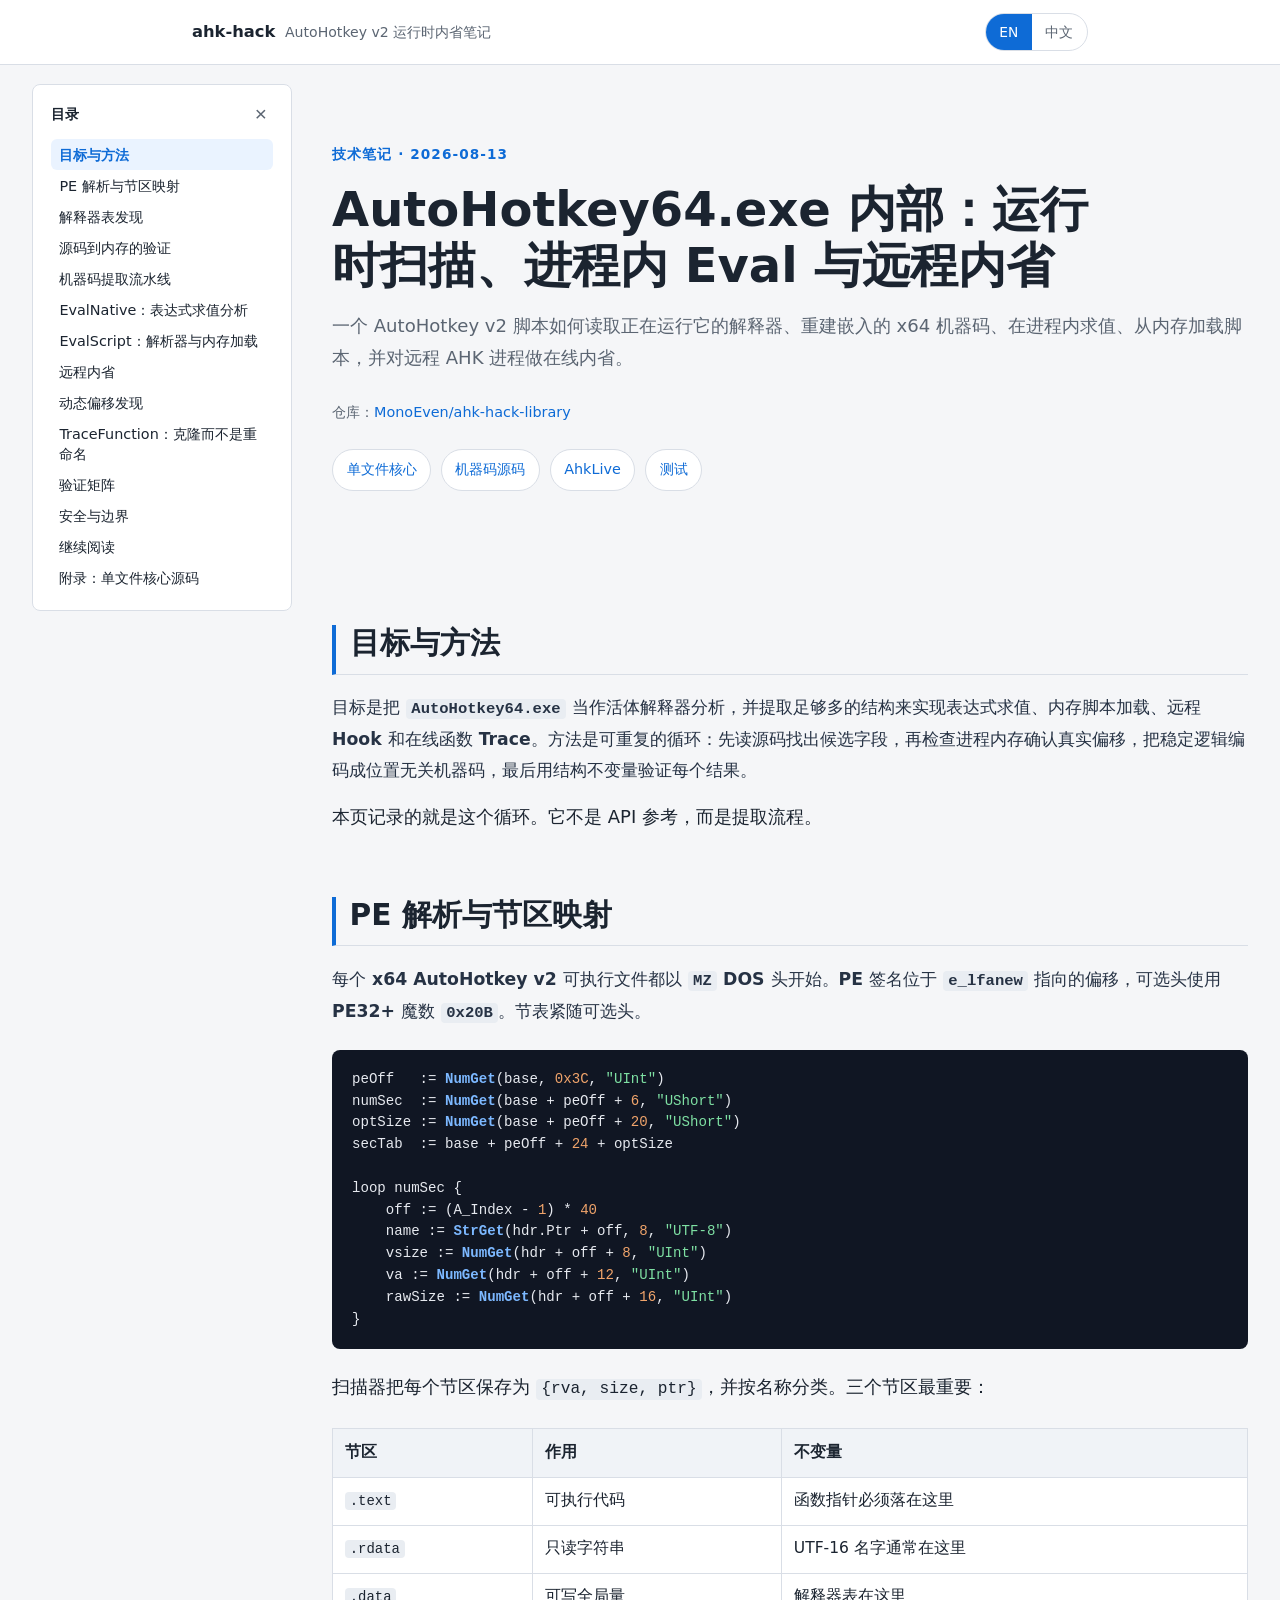
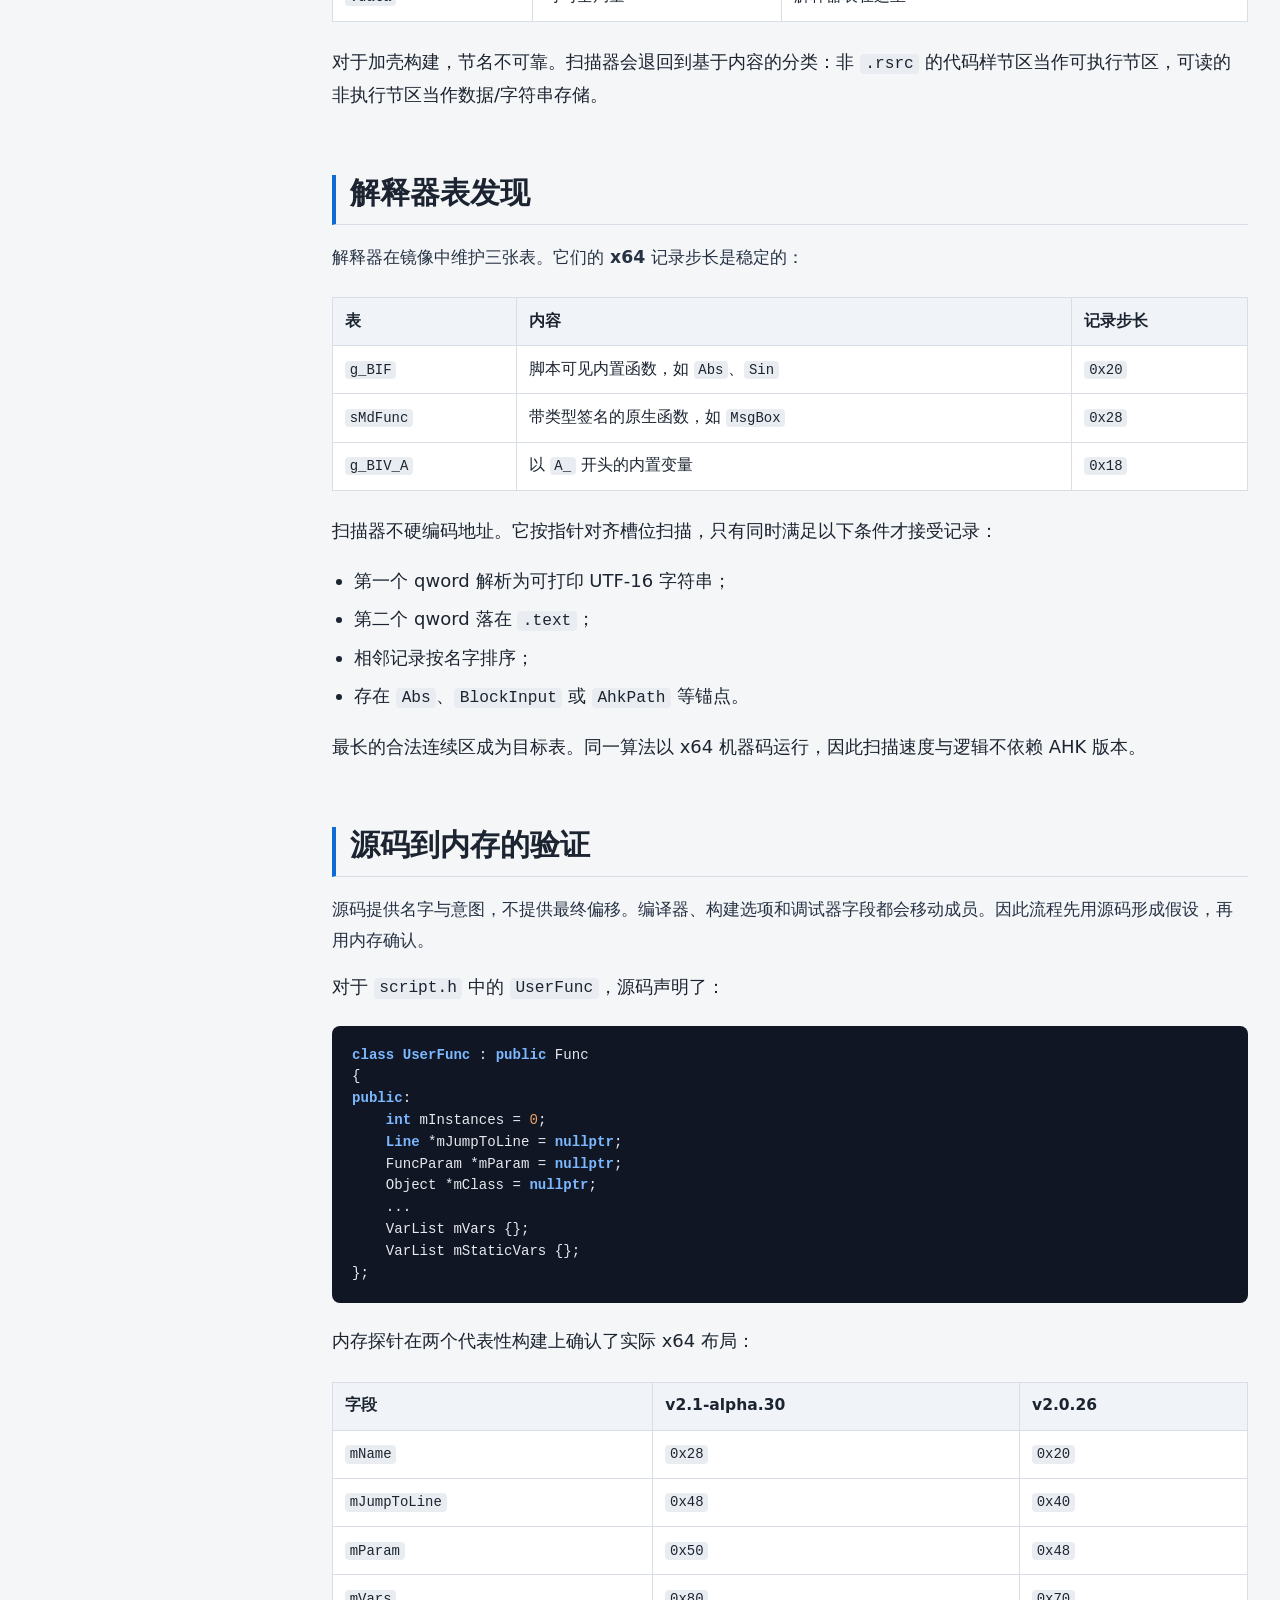
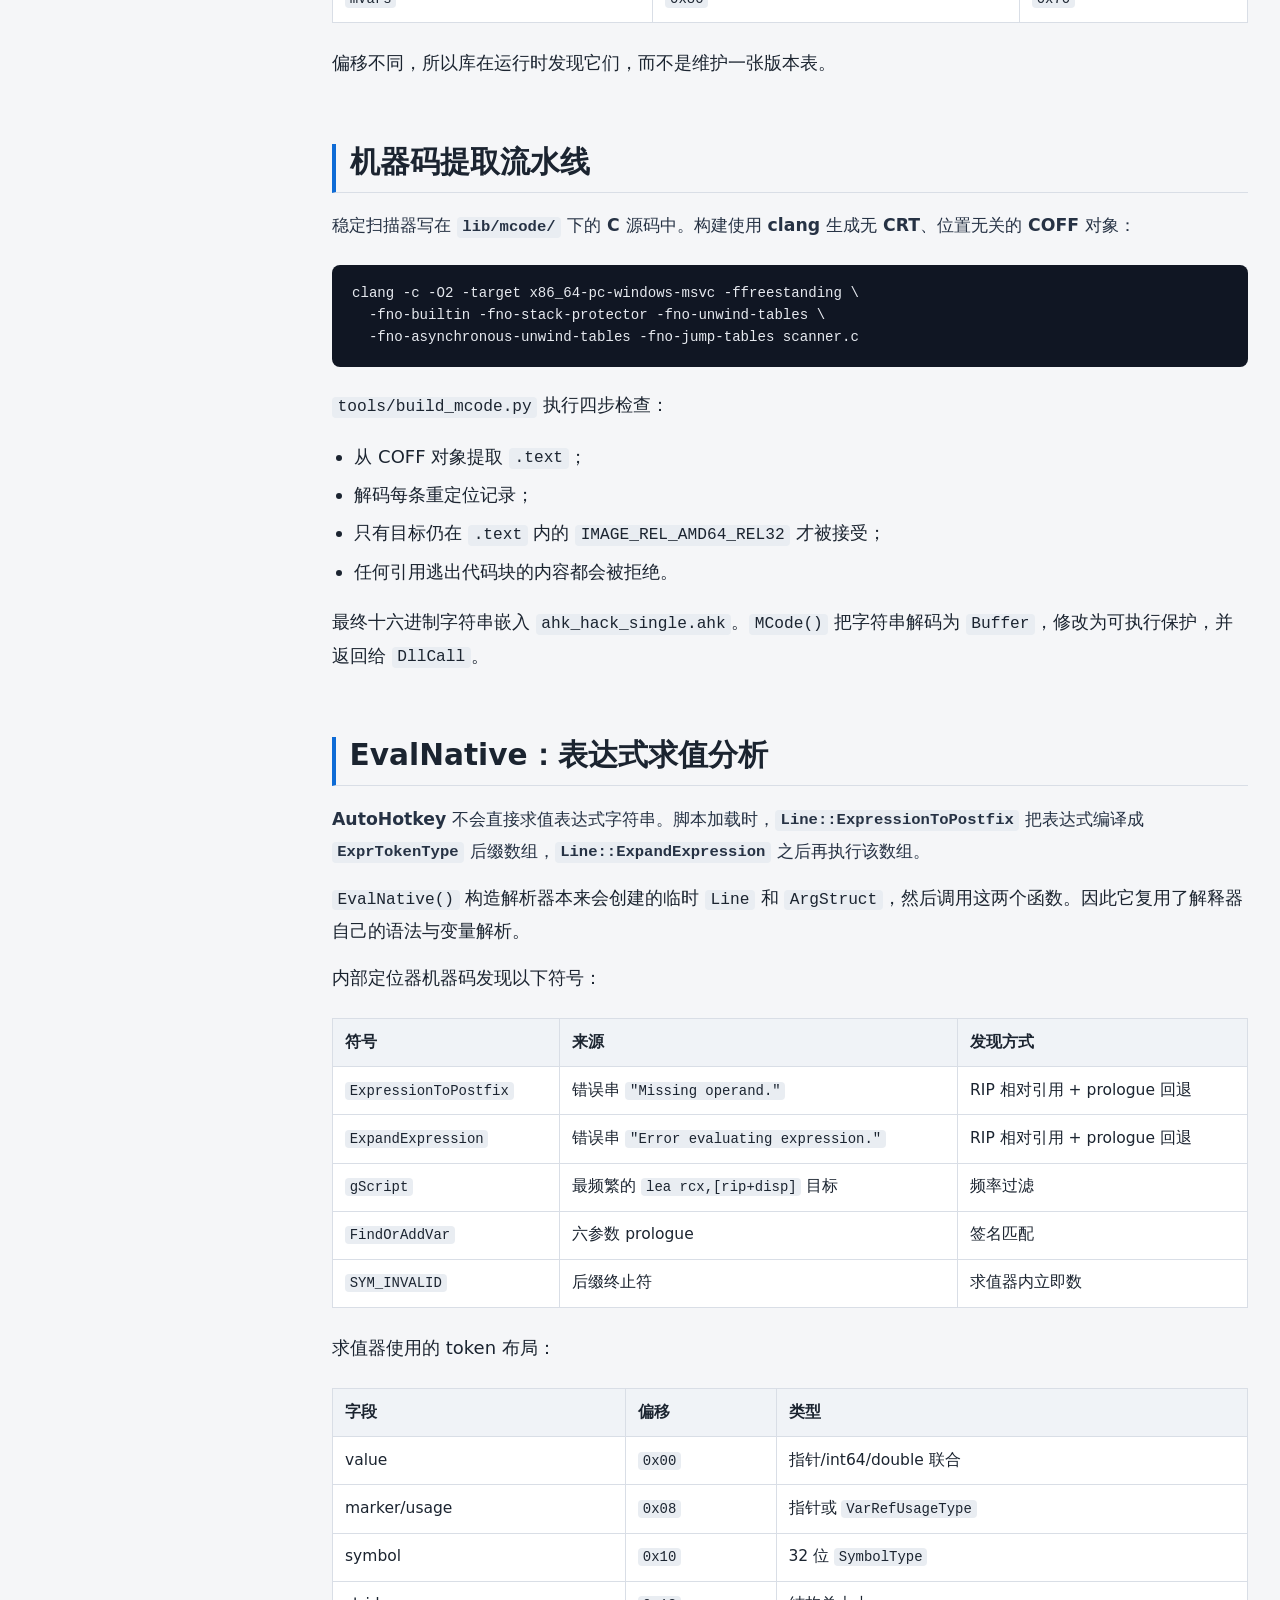
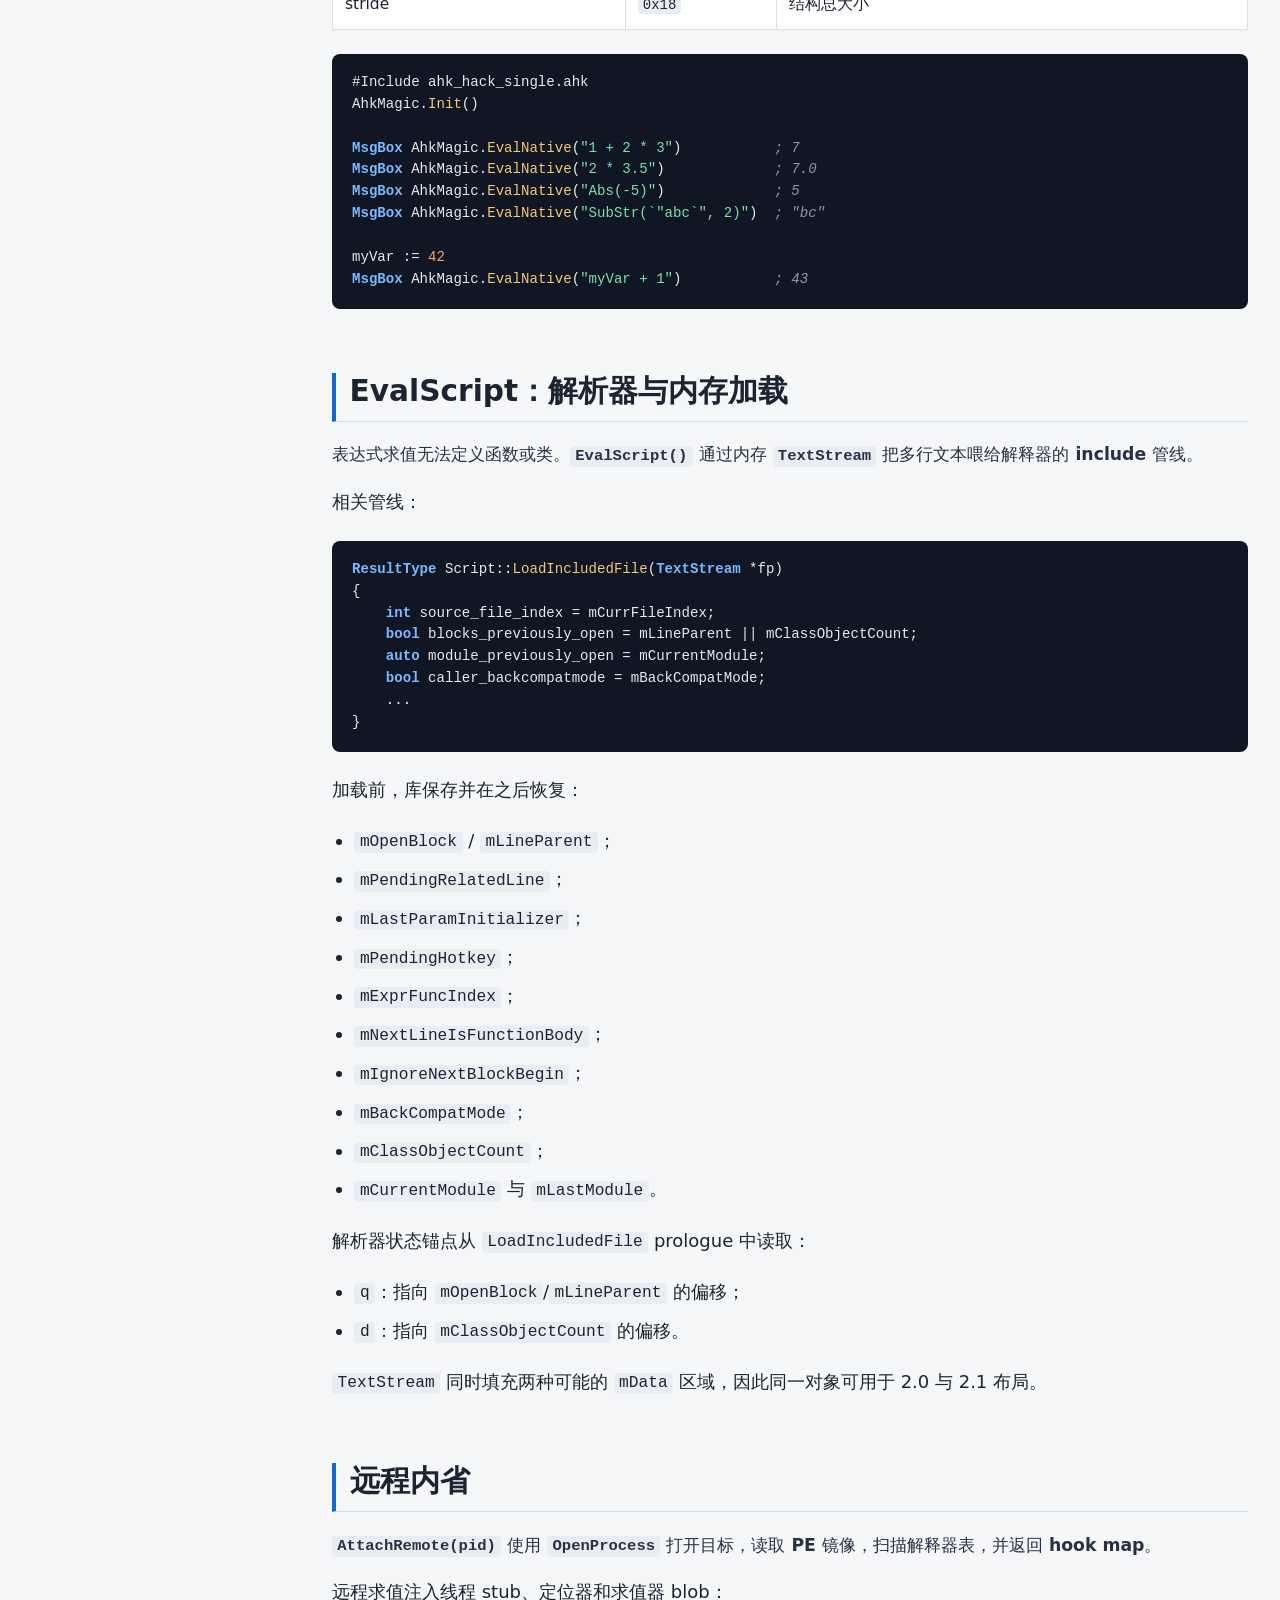
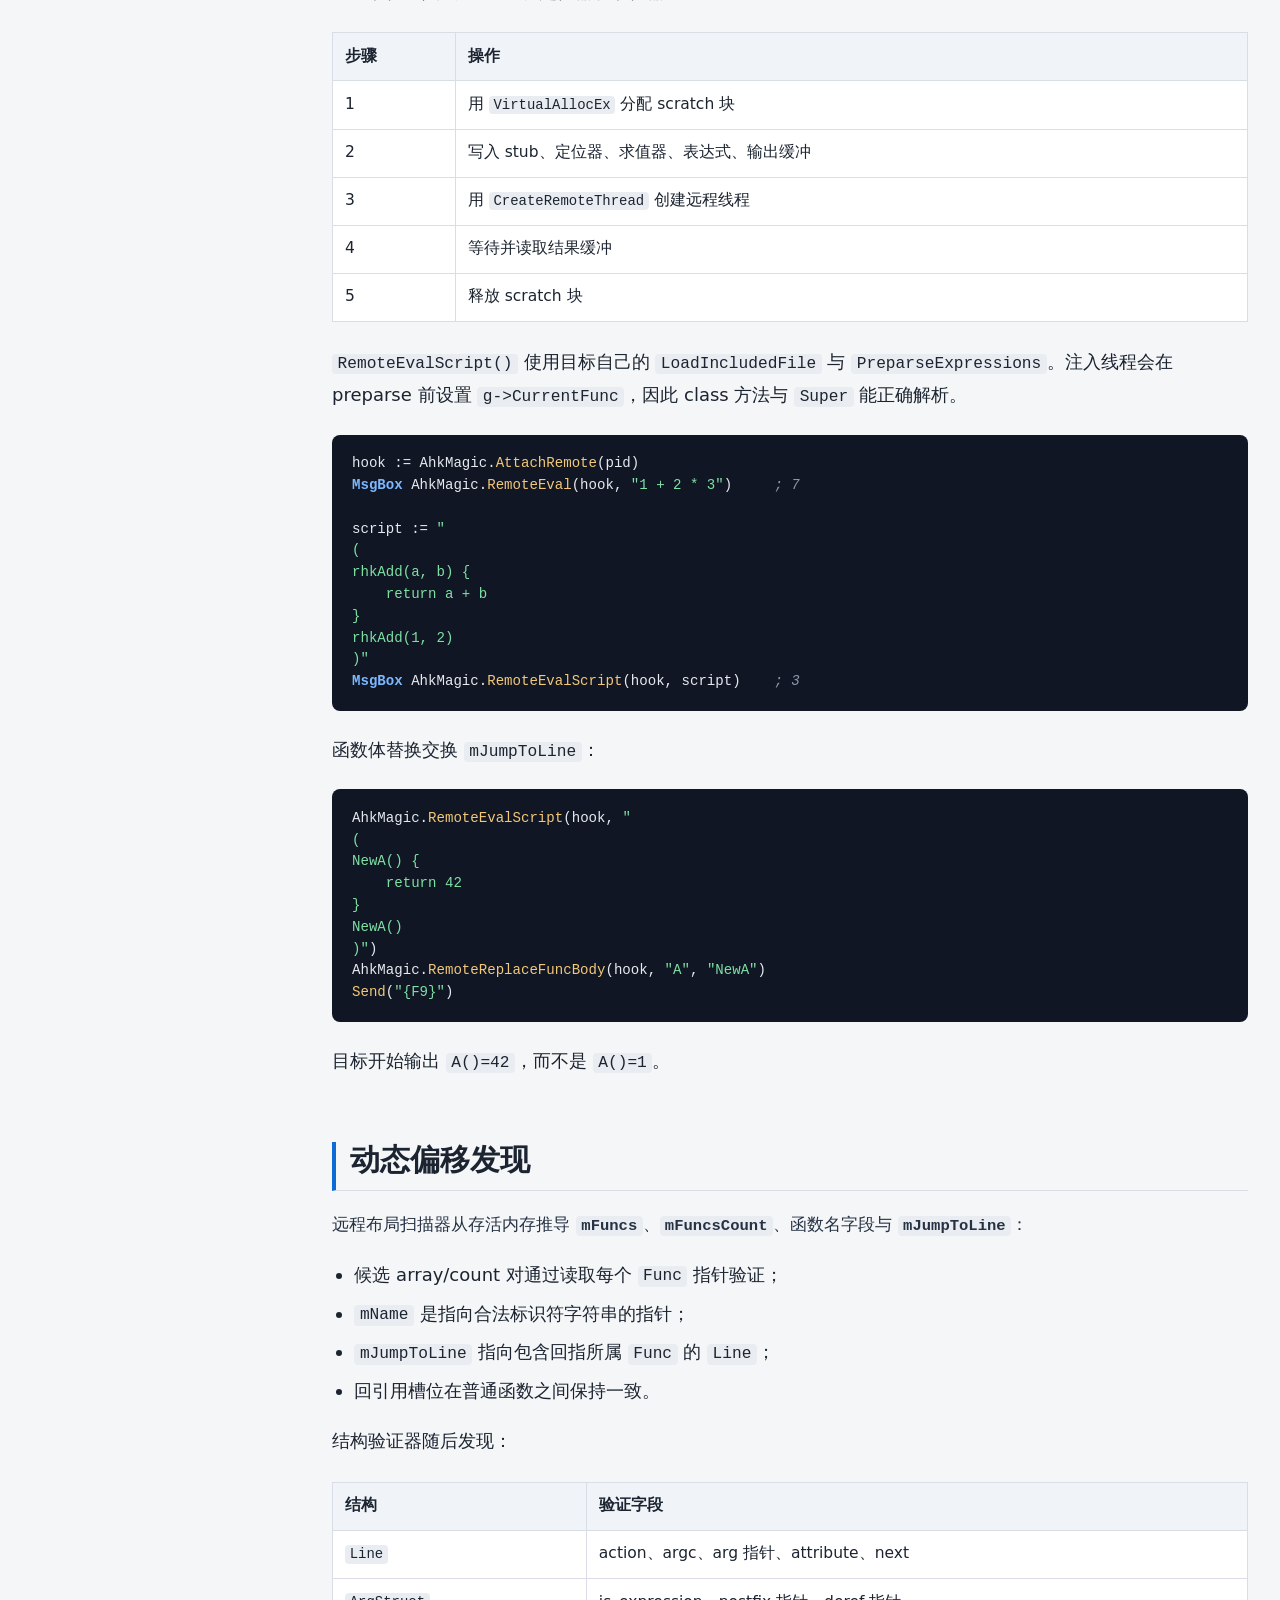
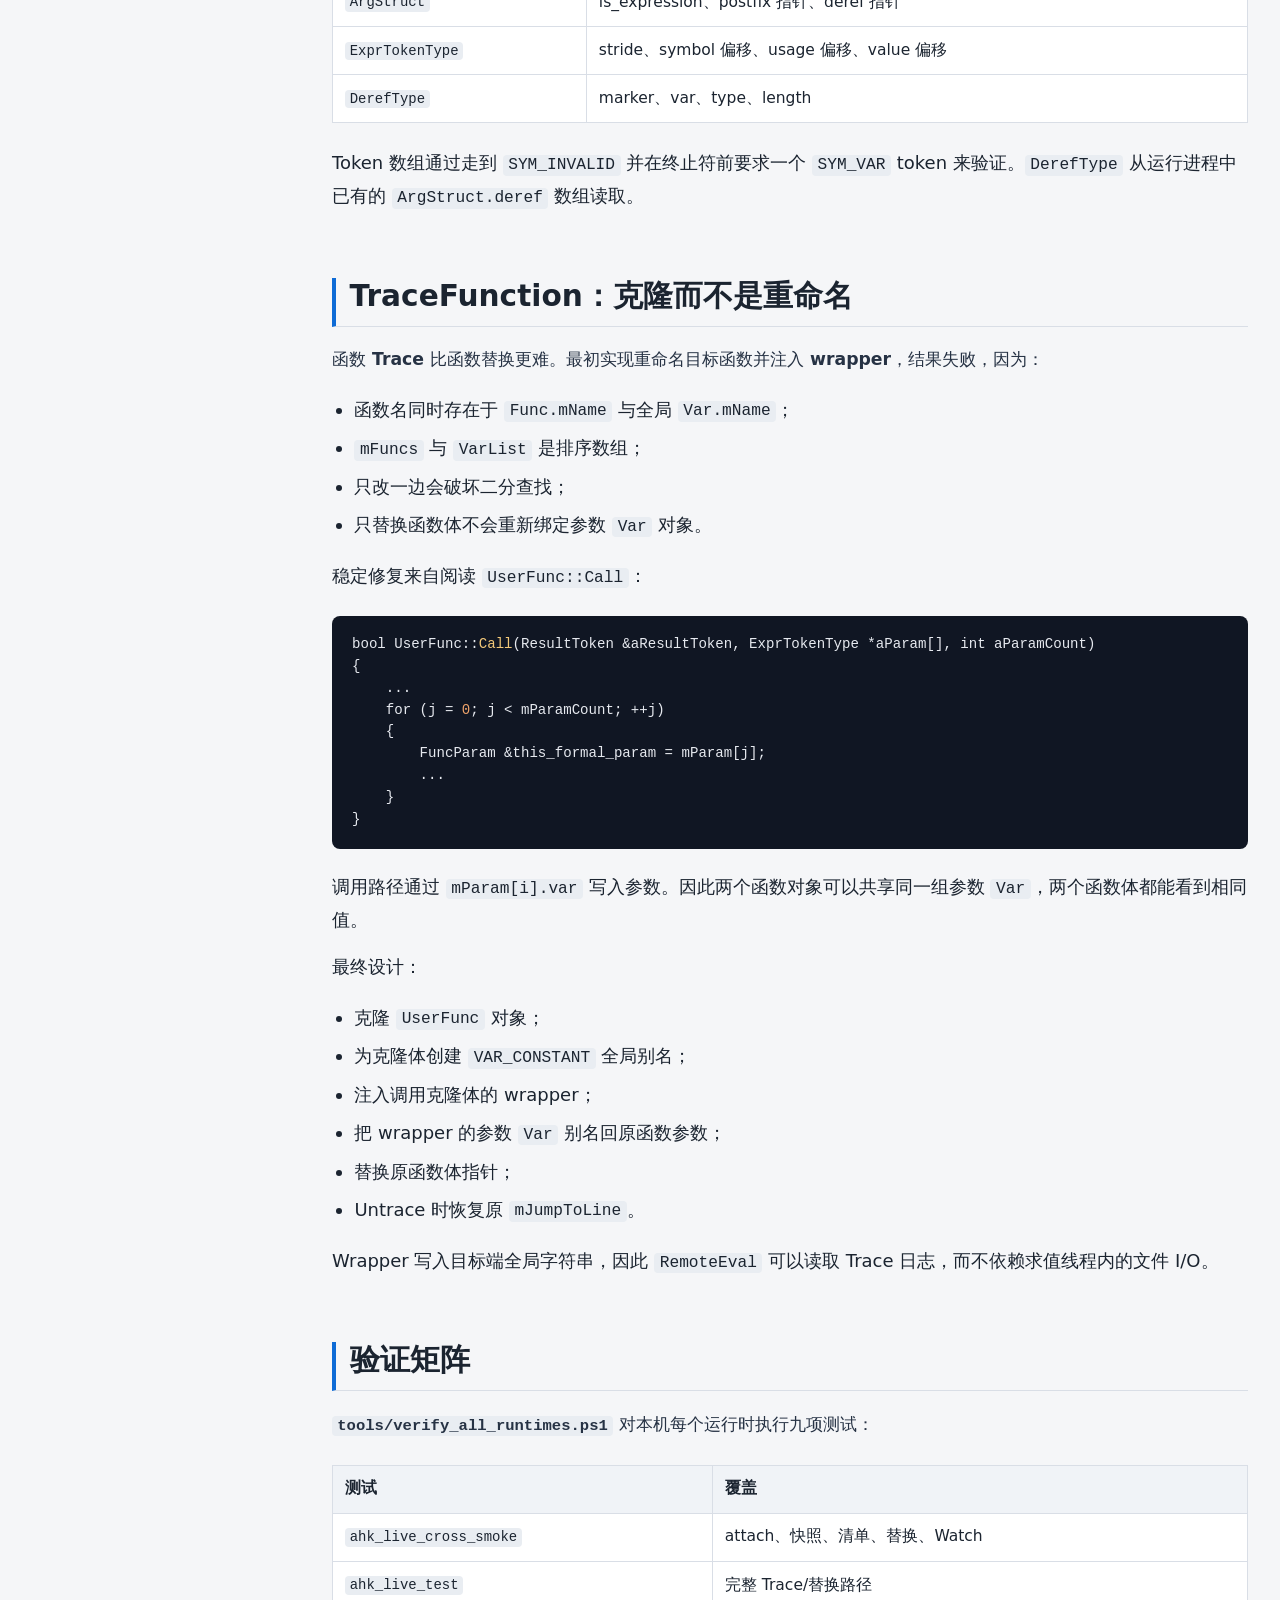
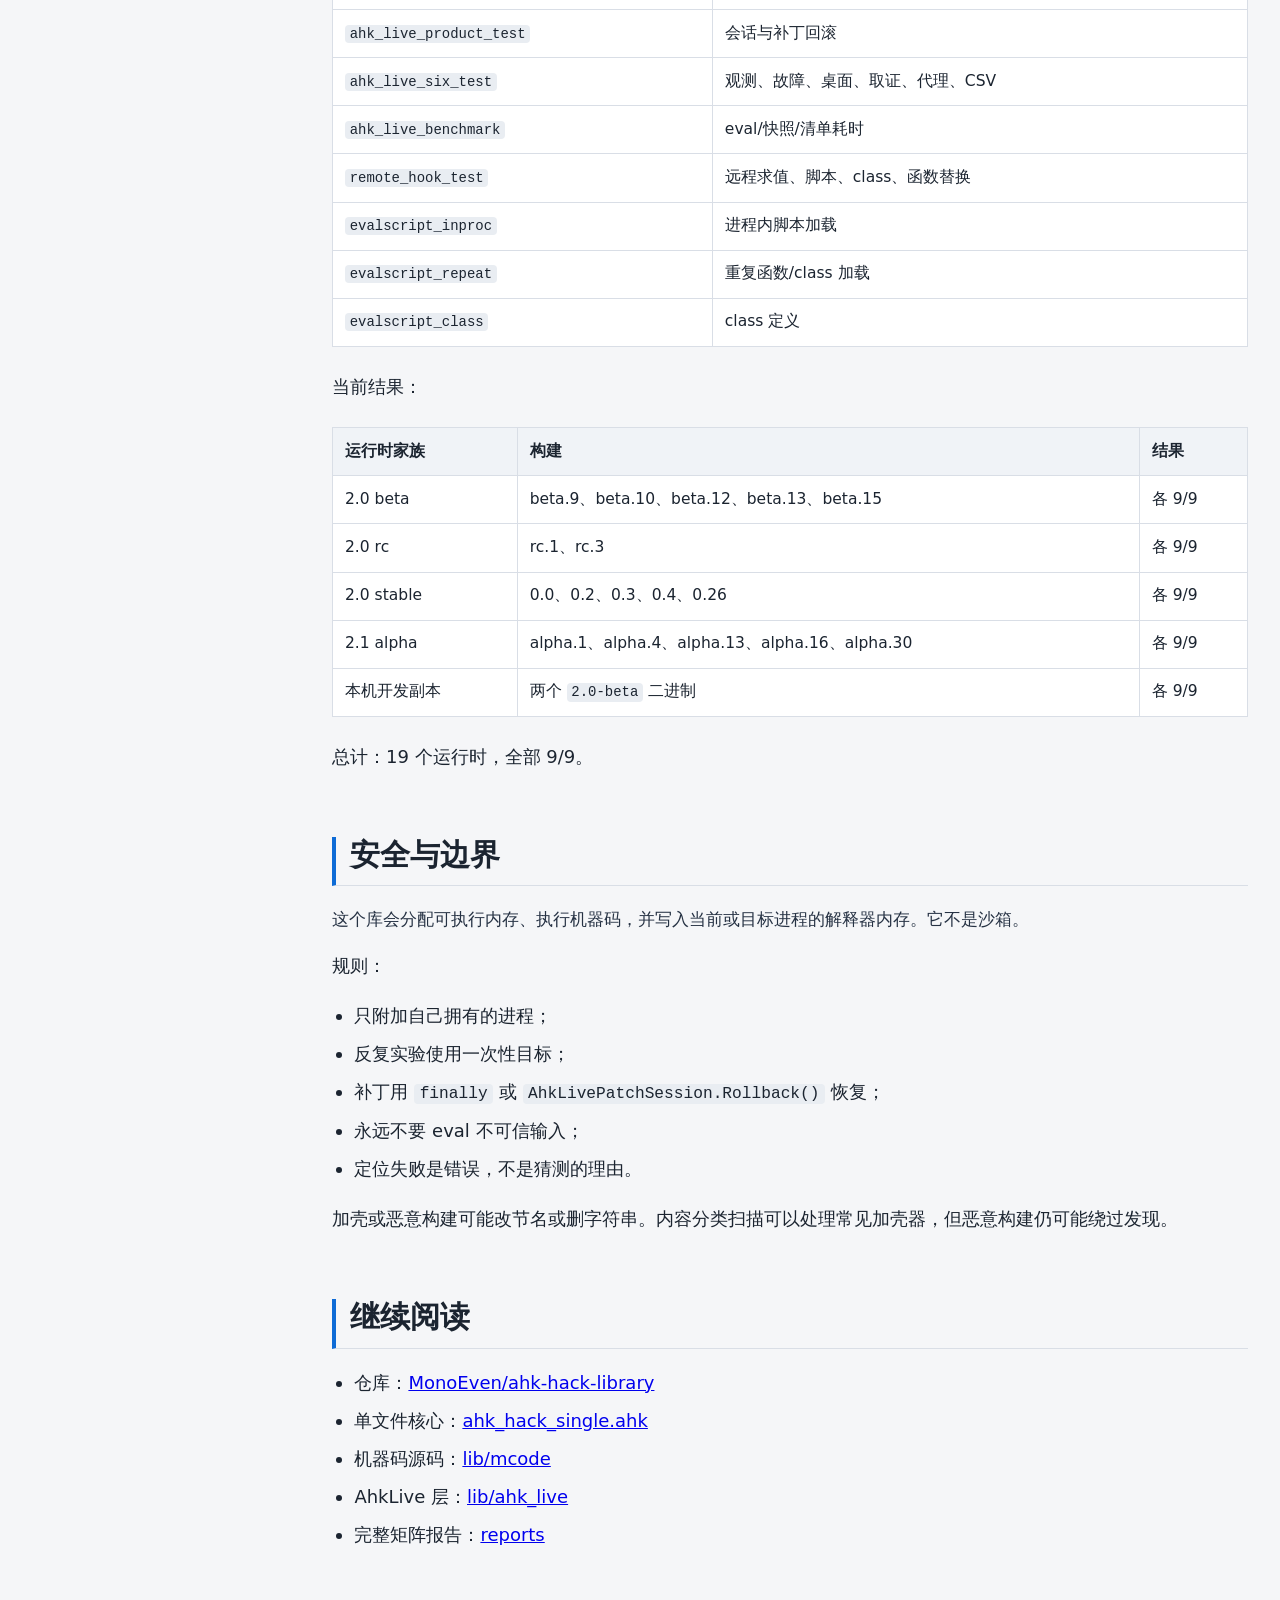
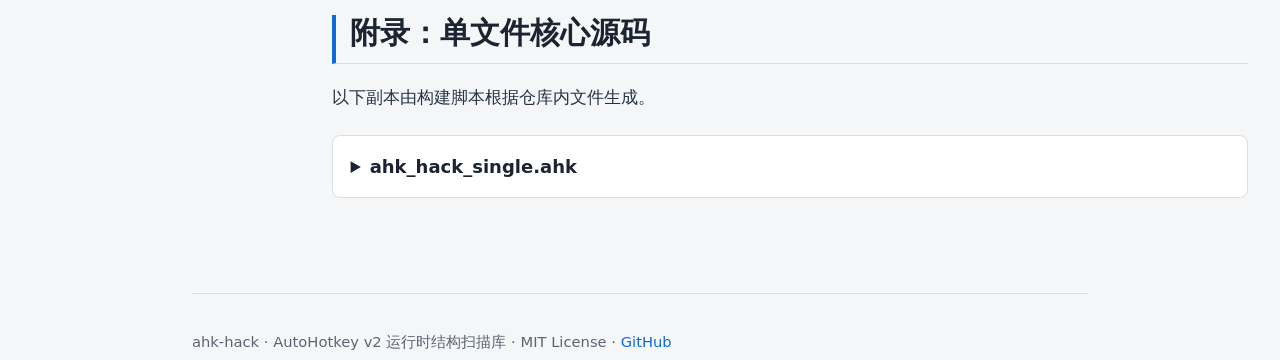
==== commit 9a80b9fa: "Rework pages and restore example-driven blog" ====
--- a/docs/index.zh.html
+++ b/docs/index.zh.html
@@ -30,17 +30,17 @@
       </div>
       <nav id="toc" aria-label="Table of contents">
         <ol>
-<li><a href="#sec-1">目标与范围</a></li>
+<li><a href="#sec-1">目标与方法</a></li>
 <li><a href="#sec-2">PE 解析与节区映射</a></li>
 <li><a href="#sec-3">解释器表发现</a></li>
-<li><a href="#sec-4">源码考古</a></li>
-<li><a href="#sec-5">机器码提取</a></li>
-<li><a href="#sec-6">进程内表达式求值</a></li>
-<li><a href="#sec-7">内存脚本加载</a></li>
+<li><a href="#sec-4">源码到内存的验证</a></li>
+<li><a href="#sec-5">机器码提取流水线</a></li>
+<li><a href="#sec-6">EvalNative：表达式求值分析</a></li>
+<li><a href="#sec-7">EvalScript：解析器与内存加载</a></li>
 <li><a href="#sec-8">远程内省</a></li>
 <li><a href="#sec-9">动态偏移发现</a></li>
-<li><a href="#sec-10">TraceFunction 克隆实验</a></li>
-<li><a href="#sec-11">验证</a></li>
+<li><a href="#sec-10">TraceFunction：克隆而不是重命名</a></li>
+<li><a href="#sec-11">验证矩阵</a></li>
 <li><a href="#sec-12">安全与边界</a></li>
 <li><a href="#sec-13">继续阅读</a></li><li><a href="#appendix">附录：单文件核心源码</a></li>
         </ol>
@@ -61,118 +61,209 @@
     </section>
 
     <article>
-<section id="sec-1"><h2>目标与范围</h2>
-<p>这篇文章记录 <code>ahk-hack</code> 的完整分析与提取流程。目标是让运行中的<br><code>AutoHotkey64.exe</code> 暴露内部解释器结构，并在此基础上实现表达式求值、<br>内存脚本加载、远程 Hook 和在线函数 Trace。</p>
-<p>这不是单个脚本，而是一个循环：</p>
-<ul>
-<li>阅读 AutoHotkey 源码形成假设；</li>
-<li>检查进程内存确认偏移；</li>
-<li>把稳定部分编码为位置无关机器码；</li>
-<li>用结构不变量验证每个指针；</li>
-<li>在大量解释器版本上重复验证。</li>
-</ul>
+<section id="sec-1"><h2>目标与方法</h2>
+<p>目标是把 <code>AutoHotkey64.exe</code> 当作活体解释器分析，并提取足够多的结构来实现表达式求值、内存脚本加载、远程 Hook 和在线函数 Trace。方法是可重复的循环：先读源码找出候选字段，再检查进程内存确认真实偏移，把稳定逻辑编码成位置无关机器码，最后用结构不变量验证每个结果。</p>
+<p>本页记录的就是这个循环。它不是 API 参考，而是提取流程。</p>
 </section>
 <section id="sec-2"><h2>PE 解析与节区映射</h2>
-<p>第一步是映射已加载镜像。AutoHotkey v2 x64 使用标准 PE32+ 布局：</p>
-<pre class="lang-autohotkey"><code>peOff := NumGet(base, 0x3C, &quot;UInt&quot;)
-numSections := NumGet(base + peOff + 6, &quot;UShort&quot;)
+<p>每个 x64 AutoHotkey v2 可执行文件都以 <code>MZ</code> DOS 头开始。PE 签名位于 <code>e_lfanew</code> 指向的偏移，可选头使用 PE32+ 魔数 <code>0x20B</code>。节表紧随可选头。</p>
+<pre class="lang-autohotkey"><code>peOff   := NumGet(base, 0x3C, &quot;UInt&quot;)
+numSec  := NumGet(base + peOff + 6, &quot;UShort&quot;)
 optSize := NumGet(base + peOff + 20, &quot;UShort&quot;)
-secTable := base + peOff + 24 + optSize</code></pre>
-<p>扫描器按名称分类节区。<code>.text</code> 是可执行代码，<code>.rdata</code> 保存只读<br>字符串，<code>.data</code> 保存可写解释器全局量。</p>
+secTab  := base + peOff + 24 + optSize
+
+loop numSec {
+    off := (A_Index - 1) * 40
+    name := StrGet(hdr.Ptr + off, 8, &quot;UTF-8&quot;)
+    vsize := NumGet(hdr + off + 8, &quot;UInt&quot;)
+    va := NumGet(hdr + off + 12, &quot;UInt&quot;)
+    rawSize := NumGet(hdr + off + 16, &quot;UInt&quot;)
+}</code></pre>
+<p>扫描器把每个节区保存为 <code>{rva, size, ptr}</code>，并按名称分类。三个节区最重要：</p>
+<table><thead><tr><th>节区</th><th>作用</th><th>不变量</th></tr></thead><tbody><tr><td><code>.text</code></td><td>可执行代码</td><td>函数指针必须落在这里</td></tr><tr><td><code>.rdata</code></td><td>只读字符串</td><td>UTF-16 名字通常在这里</td></tr><tr><td><code>.data</code></td><td>可写全局量</td><td>解释器表在这里</td></tr></tbody></table>
+<p>对于加壳构建，节名不可靠。扫描器会退回到基于内容的分类：非 <code>.rsrc</code> 的代码样节区当作可执行节区，可读的非执行节区当作数据/字符串存储。</p>
 </section>
 <section id="sec-3"><h2>解释器表发现</h2>
-<p>解释器在镜像中维护三张表：</p>
+<p>解释器在镜像中维护三张表。它们的 x64 记录步长是稳定的：</p>
+<table><thead><tr><th>表</th><th>内容</th><th>记录步长</th></tr></thead><tbody><tr><td><code>g_BIF</code></td><td>脚本可见内置函数，如 <code>Abs</code>、<code>Sin</code></td><td><code>0x20</code></td></tr><tr><td><code>sMdFunc</code></td><td>带类型签名的原生函数，如 <code>MsgBox</code></td><td><code>0x28</code></td></tr><tr><td><code>g_BIV_A</code></td><td>以 <code>A_</code> 开头的内置变量</td><td><code>0x18</code></td></tr></tbody></table>
+<p>扫描器不硬编码地址。它按指针对齐槽位扫描，只有同时满足以下条件才接受记录：</p>
 <ul>
-<li><code>g_BIF</code>：脚本可见内置函数，如 <code>Abs</code>、<code>Sin</code>；</li>
-<li><code>sMdFunc</code>：带类型签名的原生函数，如 <code>MsgBox</code>；</li>
-<li><code>g_BIV_A</code>：以 <code>A_</code> 开头的内置变量。</li>
-</ul>
-<p>扫描器不信任 RVA 表。它按指针对齐槽位扫描，只有同时满足以下条件才接受<br>记录：</p>
-<ul>
-<li>名字指针指向可打印 UTF-16 文本；</li>
-<li>函数指针落在 <code>.text</code>；</li>
+<li>第一个 qword 解析为可打印 UTF-16 字符串；</li>
+<li>第二个 qword 落在 <code>.text</code>；</li>
 <li>相邻记录按名字排序；</li>
 <li>存在 <code>Abs</code>、<code>BlockInput</code> 或 <code>AhkPath</code> 等锚点。</li>
 </ul>
-<p>最长的合法连续区就是目标表。这套逻辑可以在 2.0-beta 到 2.1-alpha 之间<br>工作，不需要按版本维护偏移表。</p>
+<p>最长的合法连续区成为目标表。同一算法以 x64 机器码运行，因此扫描速度与逻辑不依赖 AHK 版本。</p>
 </section>
-<section id="sec-4"><h2>源码考古</h2>
-<p>源码树提供名字层面的真相，但不提供最终偏移。编译器布局、调试器字段和构建<br>选项都会移动成员。因此流程是先读源码学习要找什么，再在内存里验证。</p>
-<p>例如 <code>script.h</code> 中的 <code>UserFunc</code> 拥有：</p>
-<ul>
-<li><code>mJumpToLine</code>：函数体第一行；</li>
-<li><code>mParam</code>：正式参数数组；</li>
-<li><code>mVars</code>：排序后的局部变量列表。</li>
-</ul>
-<p>内存探针确认了实际 x64 偏移：</p>
-<pre class="lang-text"><code>2.1-alpha.30: mName=0x28, mJumpToLine=0x48, mParam=0x50
-2.0.26:       mName=0x20, mJumpToLine=0x40, mParam=0x48</code></pre>
-<p>这些偏移在不同版本间不同，所以库在运行时发现它们，而不是内嵌一张表。</p>
+<section id="sec-4"><h2>源码到内存的验证</h2>
+<p>源码提供名字与意图，不提供最终偏移。编译器、构建选项和调试器字段都会移动成员。因此流程先用源码形成假设，再用内存确认。</p>
+<p>对于 <code>script.h</code> 中的 <code>UserFunc</code>，源码声明了：</p>
+<pre class="lang-cpp"><code>class UserFunc : public Func
+{
+public:
+    int mInstances = 0;
+    Line *mJumpToLine = nullptr;
+    FuncParam *mParam = nullptr;
+    Object *mClass = nullptr;
+    ...
+    VarList mVars {};
+    VarList mStaticVars {};
+};</code></pre>
+<p>内存探针在两个代表性构建上确认了实际 x64 布局：</p>
+<table><thead><tr><th>字段</th><th>v2.1-alpha.30</th><th>v2.0.26</th></tr></thead><tbody><tr><td><code>mName</code></td><td><code>0x28</code></td><td><code>0x20</code></td></tr><tr><td><code>mJumpToLine</code></td><td><code>0x48</code></td><td><code>0x40</code></td></tr><tr><td><code>mParam</code></td><td><code>0x50</code></td><td><code>0x48</code></td></tr><tr><td><code>mVars</code></td><td><code>0x80</code></td><td><code>0x70</code></td></tr></tbody></table>
+<p>偏移不同，所以库在运行时发现它们，而不是维护一张版本表。</p>
 </section>
-<section id="sec-5"><h2>机器码提取</h2>
-<p>稳定的扫描逻辑写在 <code>lib/mcode/</code> 下的 C 源码中。构建使用 clang 生成<br>无 CRT 的 COFF 对象：</p>
+<section id="sec-5"><h2>机器码提取流水线</h2>
+<p>稳定扫描器写在 <code>lib/mcode/</code> 下的 C 源码中。构建使用 clang 生成无 CRT、位置无关的 COFF 对象：</p>
 <pre class="lang-text"><code>clang -c -O2 -target x86_64-pc-windows-msvc -ffreestanding \
   -fno-builtin -fno-stack-protector -fno-unwind-tables \
   -fno-asynchronous-unwind-tables -fno-jump-tables scanner.c</code></pre>
-<p><code>tools/build_mcode.py</code> 提取 <code>.text</code>，检查重定位记录，并拒绝任何<br>引用逃出代码块的内容。最终十六进制字符串被嵌入<br><code>ahk_hack_single.ahk</code>。</p>
+<p><code>tools/build_mcode.py</code> 执行四步检查：</p>
+<ul>
+<li>从 COFF 对象提取 <code>.text</code>；</li>
+<li>解码每条重定位记录；</li>
+<li>只有目标仍在 <code>.text</code> 内的 <code>IMAGE_REL_AMD64_REL32</code> 才被接受；</li>
+<li>任何引用逃出代码块的内容都会被拒绝。</li>
+</ul>
+<p>最终十六进制字符串嵌入 <code>ahk_hack_single.ahk</code>。<code>MCode()</code> 把字符串解码为 <code>Buffer</code>，修改为可执行保护，并返回给 <code>DllCall</code>。</p>
 </section>
-<section id="sec-6"><h2>进程内表达式求值</h2>
-<p>AutoHotkey 把表达式编译成后缀 <code>ExprTokenType</code> 数组。<code>EvalNative()</code><br>构造临时 <code>Line</code>/<code>ArgStruct</code>，调用解释器自己的<br><code>ExpressionToPostfix</code> 与 <code>ExpandExpression</code>，再读取结果。定位器从<br>机器码引用中发现 <code>gScript</code>、<code>FindOrAddVar</code>、<br><code>FinalizeExpression</code> 与 <code>SYM_INVALID</code>。</p>
+<section id="sec-6"><h2>EvalNative：表达式求值分析</h2>
+<p>AutoHotkey 不会直接求值表达式字符串。脚本加载时，<code>Line::ExpressionToPostfix</code> 把表达式编译成 <code>ExprTokenType</code> 后缀数组，<code>Line::ExpandExpression</code> 之后再执行该数组。</p>
+<p><code>EvalNative()</code> 构造解析器本来会创建的临时 <code>Line</code> 和 <code>ArgStruct</code>，然后调用这两个函数。因此它复用了解释器自己的语法与变量解析。</p>
+<p>内部定位器机器码发现以下符号：</p>
+<table><thead><tr><th>符号</th><th>来源</th><th>发现方式</th></tr></thead><tbody><tr><td><code>ExpressionToPostfix</code></td><td>错误串 <code>"Missing operand."</code></td><td>RIP 相对引用 + prologue 回退</td></tr><tr><td><code>ExpandExpression</code></td><td>错误串 <code>"Error evaluating expression."</code></td><td>RIP 相对引用 + prologue 回退</td></tr><tr><td><code>gScript</code></td><td>最频繁的 <code>lea rcx,[rip+disp]</code> 目标</td><td>频率过滤</td></tr><tr><td><code>FindOrAddVar</code></td><td>六参数 prologue</td><td>签名匹配</td></tr><tr><td><code>SYM_INVALID</code></td><td>后缀终止符</td><td>求值器内立即数</td></tr></tbody></table>
+<p>求值器使用的 token 布局：</p>
+<table><thead><tr><th>字段</th><th>偏移</th><th>类型</th></tr></thead><tbody><tr><td>value</td><td><code>0x00</code></td><td>指针/int64/double 联合</td></tr><tr><td>marker/usage</td><td><code>0x08</code></td><td>指针或 <code>VarRefUsageType</code></td></tr><tr><td>symbol</td><td><code>0x10</code></td><td>32 位 <code>SymbolType</code></td></tr><tr><td>stride</td><td><code>0x18</code></td><td>结构总大小</td></tr></tbody></table>
 <pre class="lang-autohotkey"><code>#Include ahk_hack_single.ahk
 AhkMagic.Init()
 
 MsgBox AhkMagic.EvalNative(&quot;1 + 2 * 3&quot;)           ; 7
+MsgBox AhkMagic.EvalNative(&quot;2 * 3.5&quot;)             ; 7.0
 MsgBox AhkMagic.EvalNative(&quot;Abs(-5)&quot;)             ; 5
-MsgBox AhkMagic.EvalNative(&quot;Point(1, 2).y&quot;)       ; 2，类已加载</code></pre>
+MsgBox AhkMagic.EvalNative(&quot;SubStr(`&quot;abc`&quot;, 2)&quot;)  ; &quot;bc&quot;
+
+myVar := 42
+MsgBox AhkMagic.EvalNative(&quot;myVar + 1&quot;)           ; 43</code></pre>
 </section>
-<section id="sec-7"><h2>内存脚本加载</h2>
-<p>表达式求值无法定义函数或类。<code>EvalScript()</code> 通过内存 <code>TextStream</code><br>把多行文本喂给 <code>LoadIncludedFile(TextStream*)</code>。解析器入口、<code>g</code>、<br><code>gScript</code> 与解析器状态偏移都在运行时发现。</p>
-<p>加载前保存脚本状态，并在 <code>finally</code> 中恢复：</p>
+<section id="sec-7"><h2>EvalScript：解析器与内存加载</h2>
+<p>表达式求值无法定义函数或类。<code>EvalScript()</code> 通过内存 <code>TextStream</code> 把多行文本喂给解释器的 include 管线。</p>
+<p>相关管线：</p>
+<pre class="lang-cpp"><code>ResultType Script::LoadIncludedFile(TextStream *fp)
+{
+    int source_file_index = mCurrFileIndex;
+    bool blocks_previously_open = mLineParent || mClassObjectCount;
+    auto module_previously_open = mCurrentModule;
+    bool caller_backcompatmode = mBackCompatMode;
+    ...
+}</code></pre>
+<p>加载前，库保存并在之后恢复：</p>
 <ul>
-<li>待处理的 parent/related 行；</li>
-<li>待处理的参数初始化器；</li>
-<li>当前模块；</li>
-<li>表达式函数索引；</li>
-<li>class 对象数量。</li>
+<li><code>mOpenBlock</code> / <code>mLineParent</code>；</li>
+<li><code>mPendingRelatedLine</code>；</li>
+<li><code>mLastParamInitializer</code>；</li>
+<li><code>mPendingHotkey</code>；</li>
+<li><code>mExprFuncIndex</code>；</li>
+<li><code>mNextLineIsFunctionBody</code>；</li>
+<li><code>mIgnoreNextBlockBegin</code>；</li>
+<li><code>mBackCompatMode</code>；</li>
+<li><code>mClassObjectCount</code>；</li>
+<li><code>mCurrentModule</code> 与 <code>mLastModule</code>。</li>
 </ul>
+<p>解析器状态锚点从 <code>LoadIncludedFile</code> prologue 中读取：</p>
+<ul>
+<li><code>q</code>：指向 <code>mOpenBlock</code>/<code>mLineParent</code> 的偏移；</li>
+<li><code>d</code>：指向 <code>mClassObjectCount</code> 的偏移。</li>
+</ul>
+<p><code>TextStream</code> 同时填充两种可能的 <code>mData</code> 区域，因此同一对象可用于 2.0 与 2.1 布局。</p>
 </section>
 <section id="sec-8"><h2>远程内省</h2>
-<p><code>AttachRemote(pid)</code> 打开目标进程，读取 PE 镜像与解释器表，并返回<br>hook。<code>RemoteEval()</code> 注入定位器/求值线程；<code>RemoteEvalScript()</code><br>通过目标自己的解析器加载脚本文本；<code>RemoteReplaceFuncBody()</code> 交换<br><code>mJumpToLine</code>，让已有调用方执行新函数体。</p>
+<p><code>AttachRemote(pid)</code> 使用 <code>OpenProcess</code> 打开目标，读取 PE 镜像，扫描解释器表，并返回 hook map。</p>
+<p>远程求值注入线程 stub、定位器和求值器 blob：</p>
+<table><thead><tr><th>步骤</th><th>操作</th></tr></thead><tbody><tr><td>1</td><td>用 <code>VirtualAllocEx</code> 分配 scratch 块</td></tr><tr><td>2</td><td>写入 stub、定位器、求值器、表达式、输出缓冲</td></tr><tr><td>3</td><td>用 <code>CreateRemoteThread</code> 创建远程线程</td></tr><tr><td>4</td><td>等待并读取结果缓冲</td></tr><tr><td>5</td><td>释放 scratch 块</td></tr></tbody></table>
+<p><code>RemoteEvalScript()</code> 使用目标自己的 <code>LoadIncludedFile</code> 与 <code>PreparseExpressions</code>。注入线程会在 preparse 前设置 <code>g->CurrentFunc</code>，因此 class 方法与 <code>Super</code> 能正确解析。</p>
+<pre class="lang-autohotkey"><code>hook := AhkMagic.AttachRemote(pid)
+MsgBox AhkMagic.RemoteEval(hook, &quot;1 + 2 * 3&quot;)     ; 7
+
+script := &quot;
+(
+rhkAdd(a, b) {
+    return a + b
+}
+rhkAdd(1, 2)
+)&quot;
+MsgBox AhkMagic.RemoteEvalScript(hook, script)    ; 3</code></pre>
+<p>函数体替换交换 <code>mJumpToLine</code>：</p>
+<pre class="lang-autohotkey"><code>AhkMagic.RemoteEvalScript(hook, &quot;
+(
+NewA() {
+    return 42
+}
+NewA()
+)&quot;)
+AhkMagic.RemoteReplaceFuncBody(hook, &quot;A&quot;, &quot;NewA&quot;)
+Send(&quot;{F9}&quot;)</code></pre>
+<p>目标开始输出 <code>A()=42</code>，而不是 <code>A()=1</code>。</p>
 </section>
 <section id="sec-9"><h2>动态偏移发现</h2>
-<p>远程布局扫描器从存活内存验证 <code>mFuncs</code>、<code>mFuncsCount</code>、<br><code>mJumpToLine</code>、函数名字段、解析器锚点、<code>Line</code>、<code>ArgStruct</code>、<br>token 与 <code>DerefType</code> 偏移。它优先使用结构不变量：</p>
+<p>远程布局扫描器从存活内存推导 <code>mFuncs</code>、<code>mFuncsCount</code>、函数名字段与 <code>mJumpToLine</code>：</p>
 <ul>
-<li><code>Line</code> 包含指向所属 <code>Func</code> 的回引用；</li>
-<li><code>ArgStruct</code> 包含后缀 token 数组；</li>
-<li>token 数组以发现的 <code>SYM_INVALID</code> 终止；</li>
-<li><code>DerefType</code> 在类型字节前有两个指针字段。</li>
+<li>候选 array/count 对通过读取每个 <code>Func</code> 指针验证；</li>
+<li><code>mName</code> 是指向合法标识符字符串的指针；</li>
+<li><code>mJumpToLine</code> 指向包含回指所属 <code>Func</code> 的 <code>Line</code>；</li>
+<li>回引用槽位在普通函数之间保持一致。</li>
 </ul>
+<p>结构验证器随后发现：</p>
+<table><thead><tr><th>结构</th><th>验证字段</th></tr></thead><tbody><tr><td><code>Line</code></td><td>action、argc、arg 指针、attribute、next</td></tr><tr><td><code>ArgStruct</code></td><td>is_expression、postfix 指针、deref 指针</td></tr><tr><td><code>ExprTokenType</code></td><td>stride、symbol 偏移、usage 偏移、value 偏移</td></tr><tr><td><code>DerefType</code></td><td>marker、var、type、length</td></tr></tbody></table>
+<p>Token 数组通过走到 <code>SYM_INVALID</code> 并在终止符前要求一个 <code>SYM_VAR</code> token 来验证。<code>DerefType</code> 从运行进程中已有的 <code>ArgStruct.deref</code> 数组读取。</p>
 </section>
-<section id="sec-10"><h2>TraceFunction 克隆实验</h2>
-<p>Trace 功能暴露了一个深层问题：重命名函数会破坏 <code>mFuncs</code> 与<br><code>VarList</code> 的排序。稳定修复是克隆 <code>UserFunc</code>，创建<br><code>VAR_CONSTANT</code> 别名，注入 wrapper，并把 wrapper 的参数 <code>Var</code><br>别名回原函数的参数。<code>UserFunc::Call</code> 通过 <code>mParam[i].var</code> 写入，<br>因此共享同一组 <code>Var</code> 对象可以让原函数体与 wrapper 使用一致的参数值。</p>
+<section id="sec-10"><h2>TraceFunction：克隆而不是重命名</h2>
+<p>函数 Trace 比函数替换更难。最初实现重命名目标函数并注入 wrapper，结果失败，因为：</p>
+<ul>
+<li>函数名同时存在于 <code>Func.mName</code> 与全局 <code>Var.mName</code>；</li>
+<li><code>mFuncs</code> 与 <code>VarList</code> 是排序数组；</li>
+<li>只改一边会破坏二分查找；</li>
+<li>只替换函数体不会重新绑定参数 <code>Var</code> 对象。</li>
+</ul>
+<p>稳定修复来自阅读 <code>UserFunc::Call</code>：</p>
+<pre class="lang-cpp"><code>bool UserFunc::Call(ResultToken &amp;aResultToken, ExprTokenType *aParam[], int aParamCount)
+{
+    ...
+    for (j = 0; j &lt; mParamCount; ++j)
+    {
+        FuncParam &amp;this_formal_param = mParam[j];
+        ...
+    }
+}</code></pre>
+<p>调用路径通过 <code>mParam[i].var</code> 写入参数。因此两个函数对象可以共享同一组参数 <code>Var</code>，两个函数体都能看到相同值。</p>
+<p>最终设计：</p>
+<ul>
+<li>克隆 <code>UserFunc</code> 对象；</li>
+<li>为克隆体创建 <code>VAR_CONSTANT</code> 全局别名；</li>
+<li>注入调用克隆体的 wrapper；</li>
+<li>把 wrapper 的参数 <code>Var</code> 别名回原函数参数；</li>
+<li>替换原函数体指针；</li>
+<li>Untrace 时恢复原 <code>mJumpToLine</code>。</li>
+</ul>
+<p>Wrapper 写入目标端全局字符串，因此 <code>RemoteEval</code> 可以读取 Trace 日志，而不依赖求值线程内的文件 I/O。</p>
 </section>
-<section id="sec-11"><h2>验证</h2>
-<p><code>tools/verify_all_runtimes.ps1</code> 对本机所有 AutoHotkey 运行时运行九项<br>矩阵。当前矩阵覆盖：</p>
-<ul>
-<li><code>2.0-beta.9</code>、<code>beta.10</code>、<code>beta.12</code>、<code>beta.13</code>、</li>
-</ul>
-<p>  <code>beta.15</code>；</p>
-<ul>
-<li><code>2.0-rc.1</code>、<code>rc.3</code>；</li>
-<li><code>2.0.0</code>、<code>2.0.2</code>、<code>2.0.3</code>、<code>2.0.4</code>、</li>
-</ul>
-<p>  <code>2.0.26</code>；</p>
-<ul>
-<li><code>2.1-alpha.1</code>、<code>alpha.4</code>、<code>alpha.13</code>、</li>
-</ul>
-<p>  <code>alpha.16</code>、<code>alpha.30</code>；</p>
-<ul>
-<li>两个本机 <code>2.0-beta</code> 开发副本。</li>
-</ul>
-<p>全部 19 个运行时都通过全部 9 项测试。</p>
+<section id="sec-11"><h2>验证矩阵</h2>
+<p><code>tools/verify_all_runtimes.ps1</code> 对本机每个运行时执行九项测试：</p>
+<table><thead><tr><th>测试</th><th>覆盖</th></tr></thead><tbody><tr><td><code>ahk_live_cross_smoke</code></td><td>attach、快照、清单、替换、Watch</td></tr><tr><td><code>ahk_live_test</code></td><td>完整 Trace/替换路径</td></tr><tr><td><code>ahk_live_product_test</code></td><td>会话与补丁回滚</td></tr><tr><td><code>ahk_live_six_test</code></td><td>观测、故障、桌面、取证、代理、CSV</td></tr><tr><td><code>ahk_live_benchmark</code></td><td>eval/快照/清单耗时</td></tr><tr><td><code>remote_hook_test</code></td><td>远程求值、脚本、class、函数替换</td></tr><tr><td><code>evalscript_inproc</code></td><td>进程内脚本加载</td></tr><tr><td><code>evalscript_repeat</code></td><td>重复函数/class 加载</td></tr><tr><td><code>evalscript_class</code></td><td>class 定义</td></tr></tbody></table>
+<p>当前结果：</p>
+<table><thead><tr><th>运行时家族</th><th>构建</th><th>结果</th></tr></thead><tbody><tr><td>2.0 beta</td><td>beta.9、beta.10、beta.12、beta.13、beta.15</td><td>各 9/9</td></tr><tr><td>2.0 rc</td><td>rc.1、rc.3</td><td>各 9/9</td></tr><tr><td>2.0 stable</td><td>0.0、0.2、0.3、0.4、0.26</td><td>各 9/9</td></tr><tr><td>2.1 alpha</td><td>alpha.1、alpha.4、alpha.13、alpha.16、alpha.30</td><td>各 9/9</td></tr><tr><td>本机开发副本</td><td>两个 <code>2.0-beta</code> 二进制</td><td>各 9/9</td></tr></tbody></table>
+<p>总计：19 个运行时，全部 9/9。</p>
 </section>
 <section id="sec-12"><h2>安全与边界</h2>
-<p>这个库会执行机器码、伪造解释器对象，并写入目标进程内存。它不是沙箱。请<br>使用一次性目标、及时恢复补丁，并且永远不要 eval 不可信输入。加壳或恶意<br>构建可能破坏基于字符串的发现；扫描器会显式失败，而不是猜测。</p>
+<p>这个库会分配可执行内存、执行机器码，并写入当前或目标进程的解释器内存。它不是沙箱。</p>
+<p>规则：</p>
+<ul>
+<li>只附加自己拥有的进程；</li>
+<li>反复实验使用一次性目标；</li>
+<li>补丁用 <code>finally</code> 或 <code>AhkLivePatchSession.Rollback()</code> 恢复；</li>
+<li>永远不要 eval 不可信输入；</li>
+<li>定位失败是错误，不是猜测的理由。</li>
+</ul>
+<p>加壳或恶意构建可能改节名或删字符串。内容分类扫描可以处理常见加壳器，但恶意构建仍可能绕过发现。</p>
 </section>
 <section id="sec-13"><h2>继续阅读</h2>
 <ul>
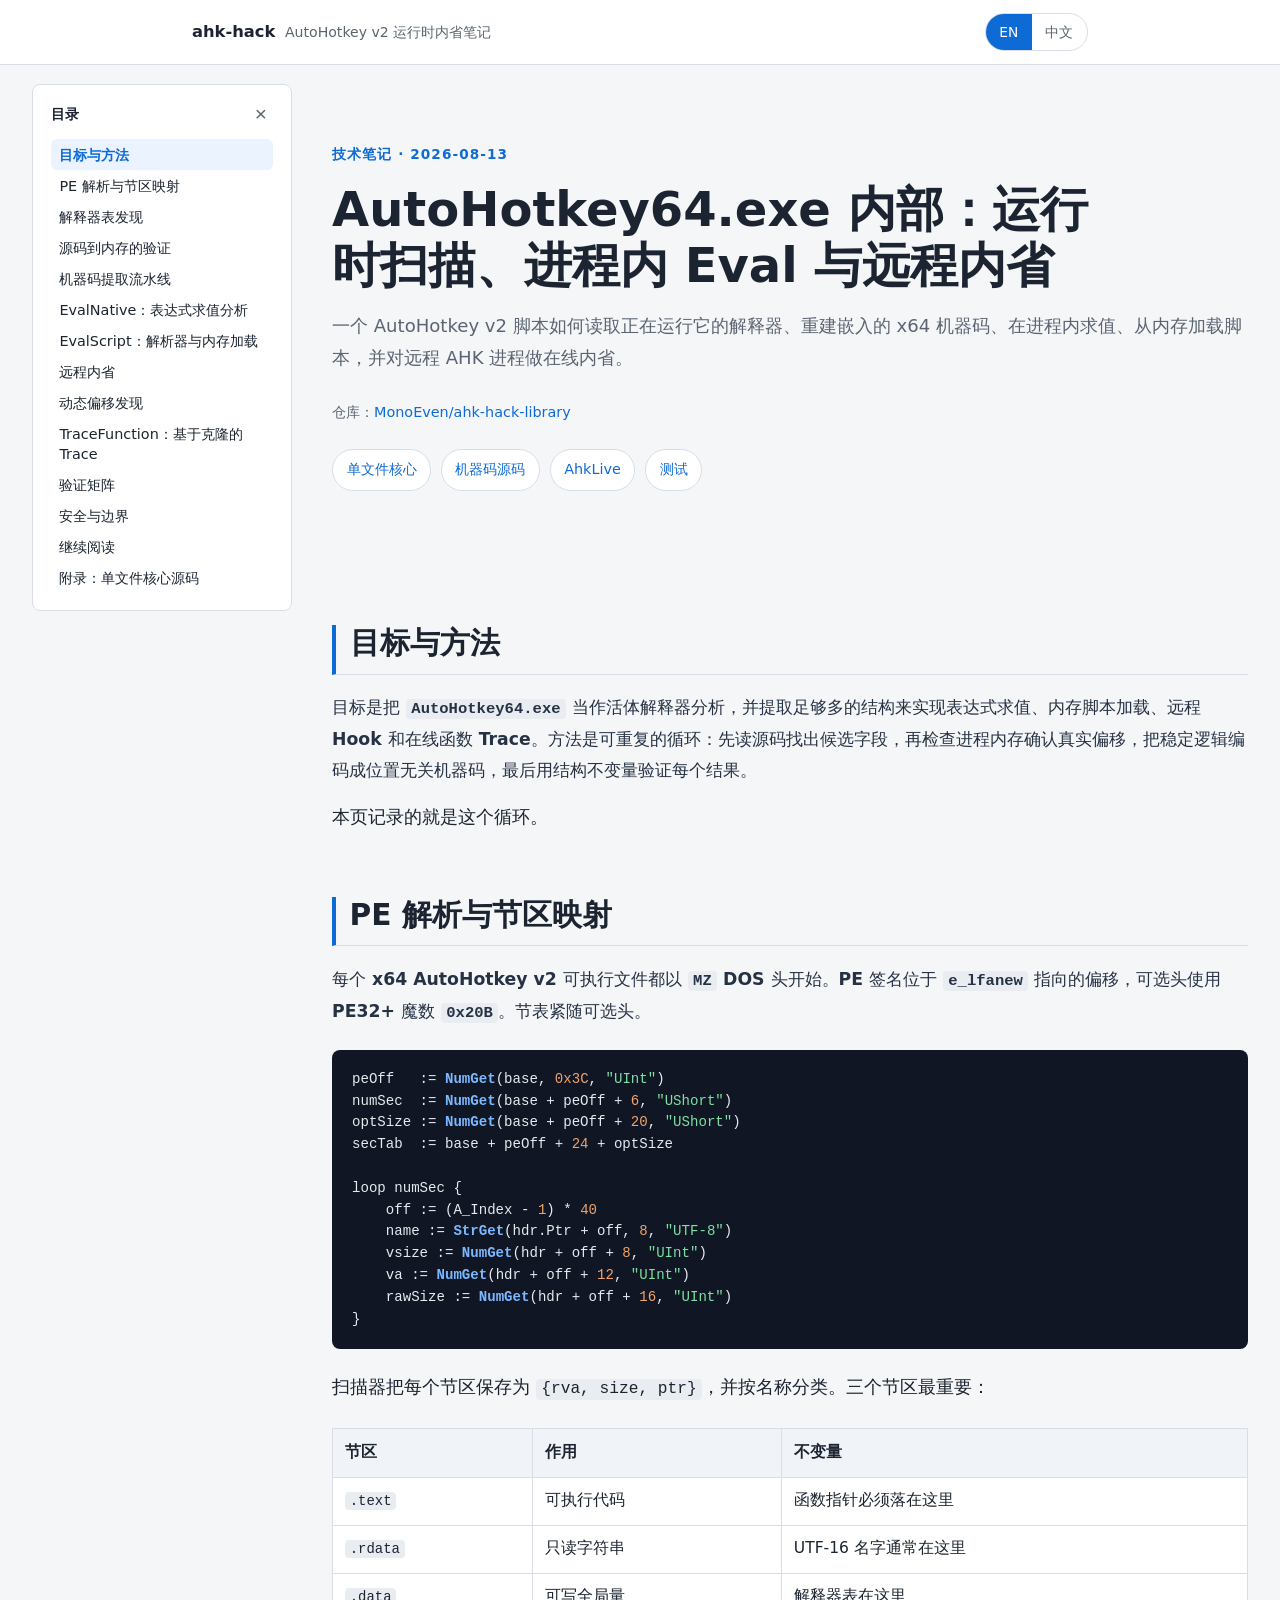
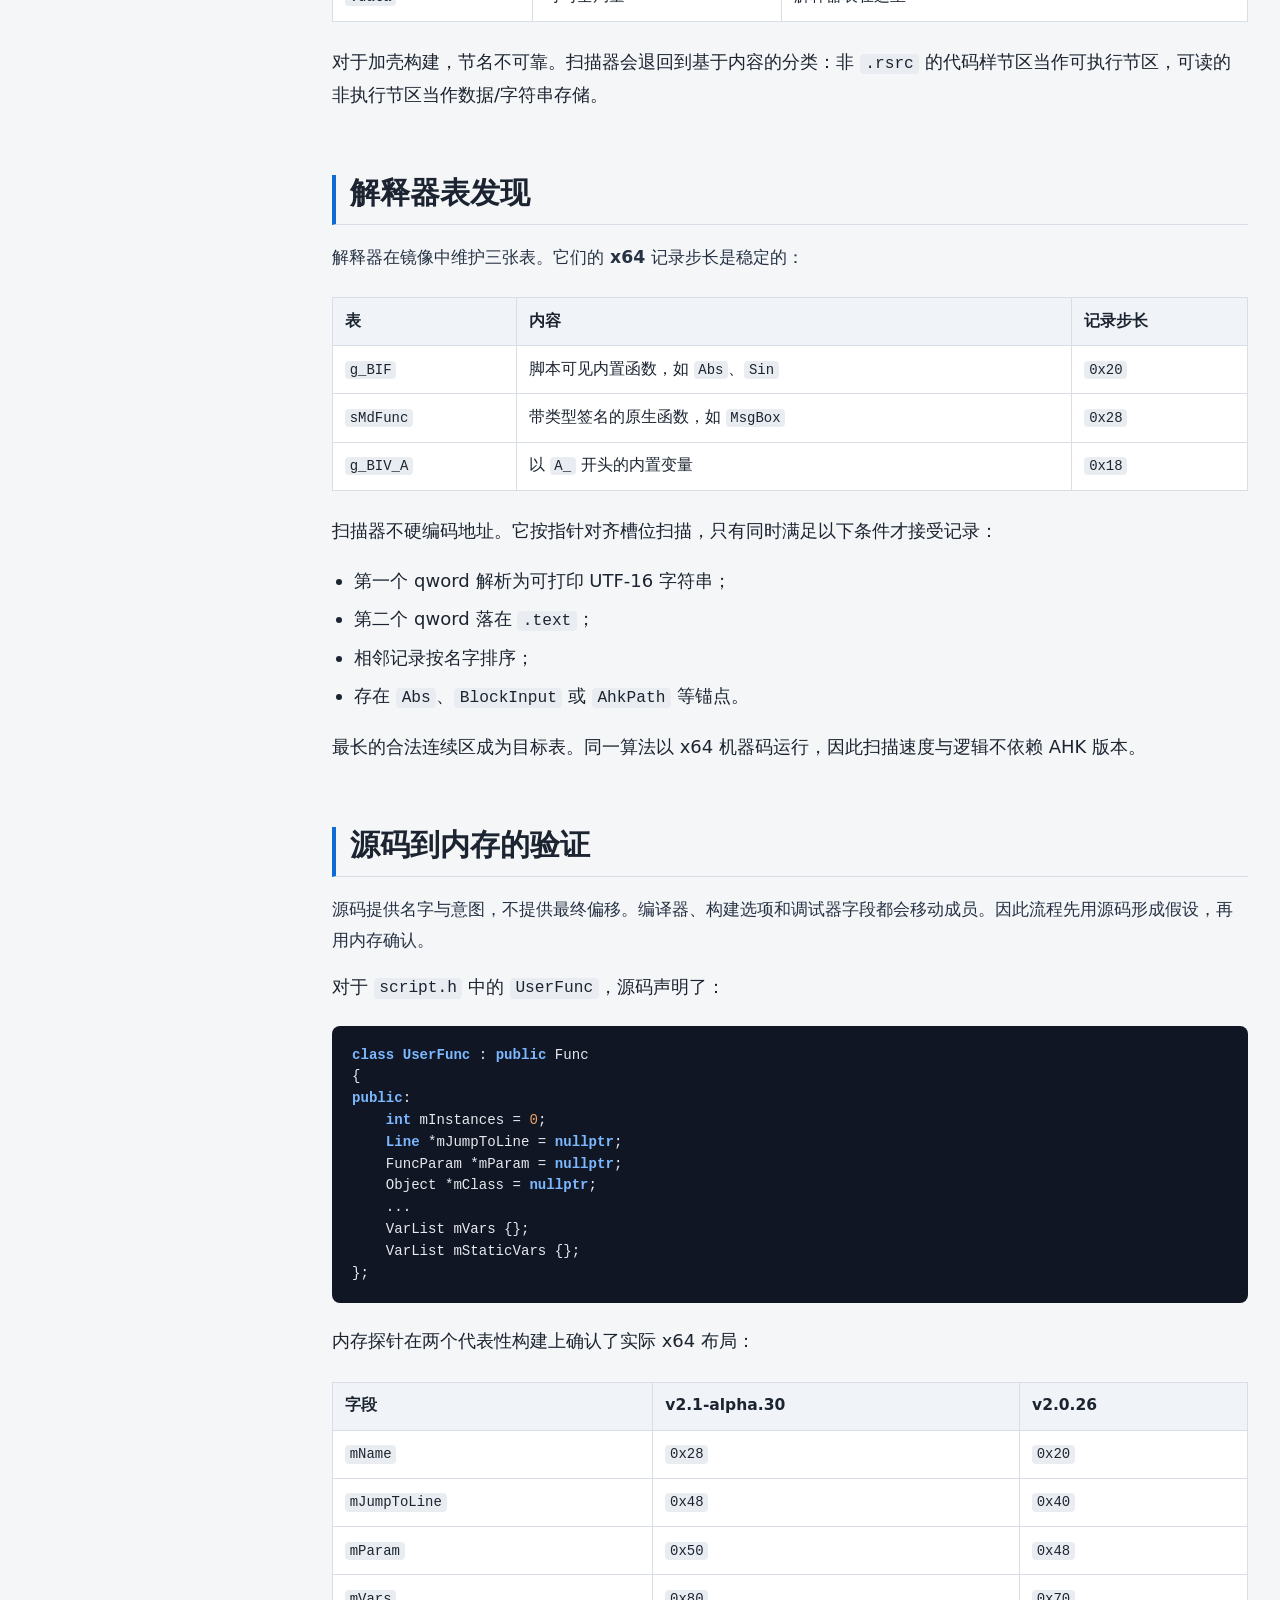
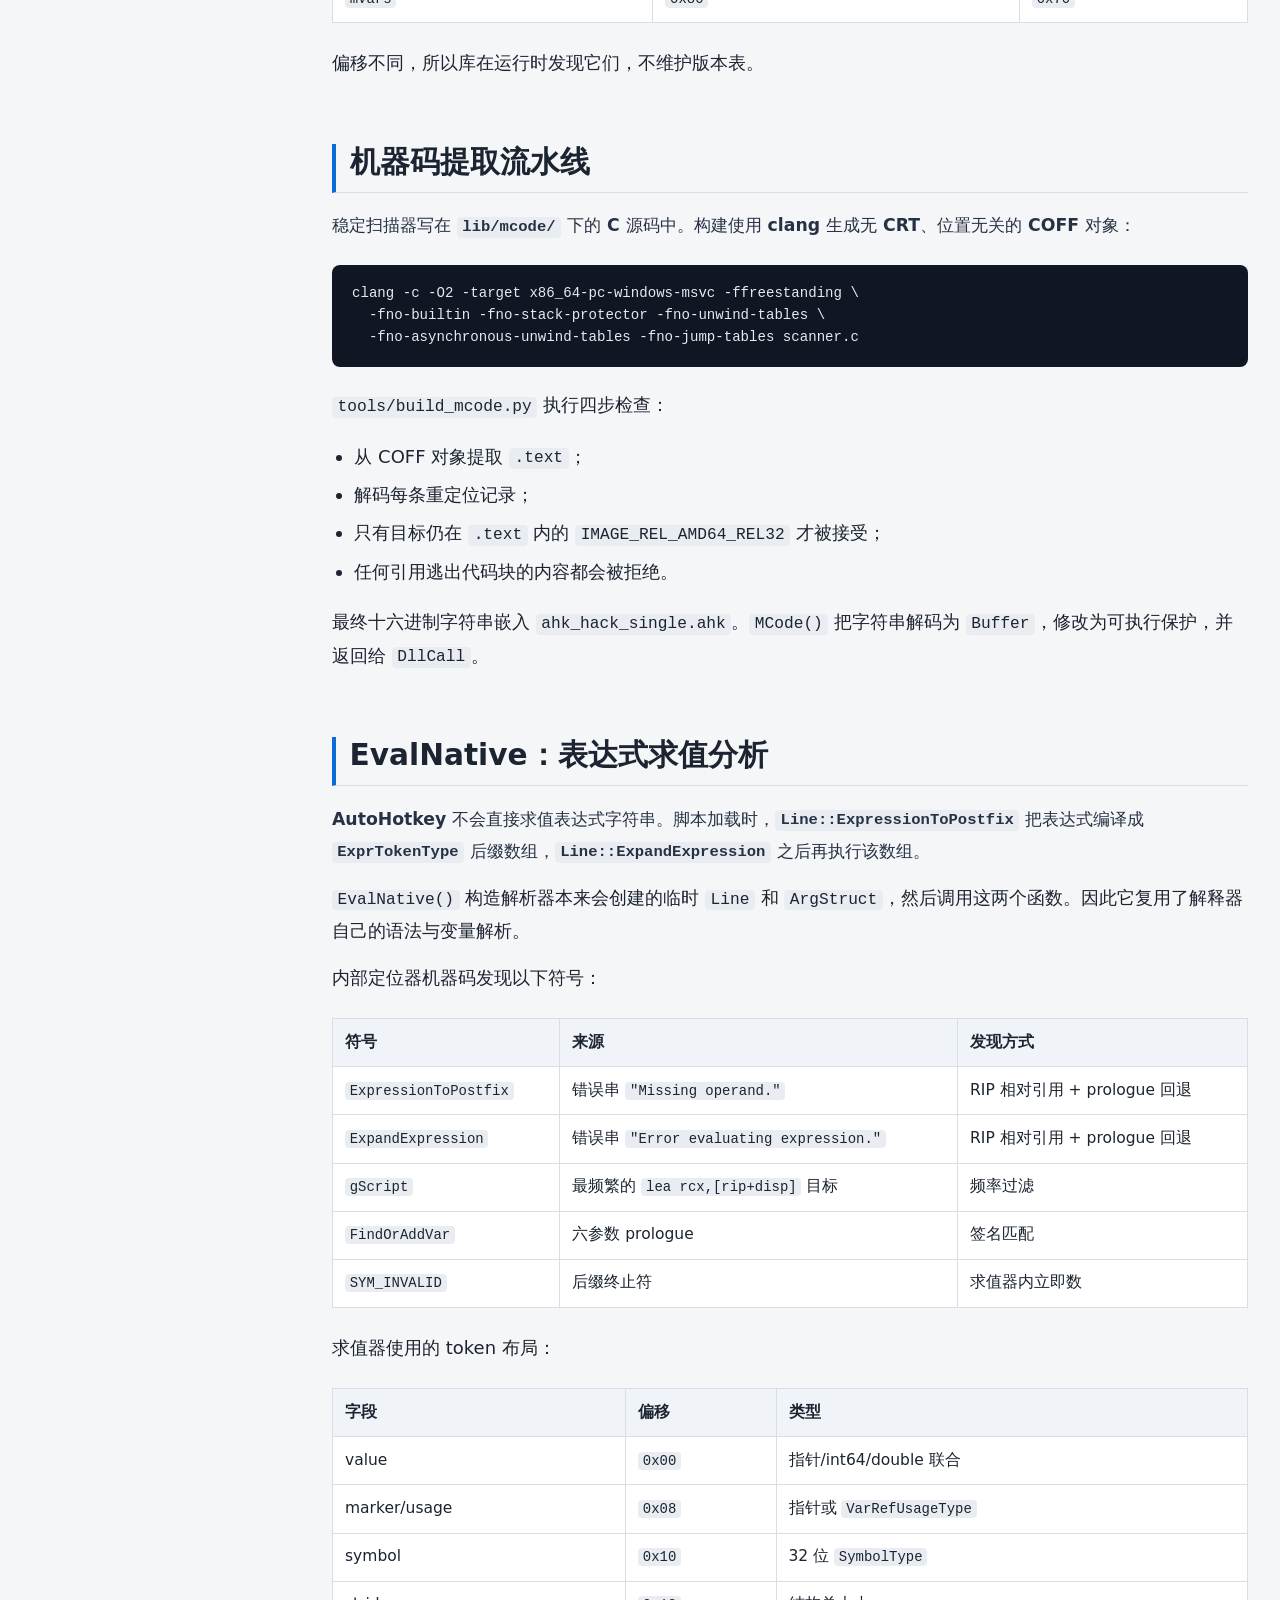
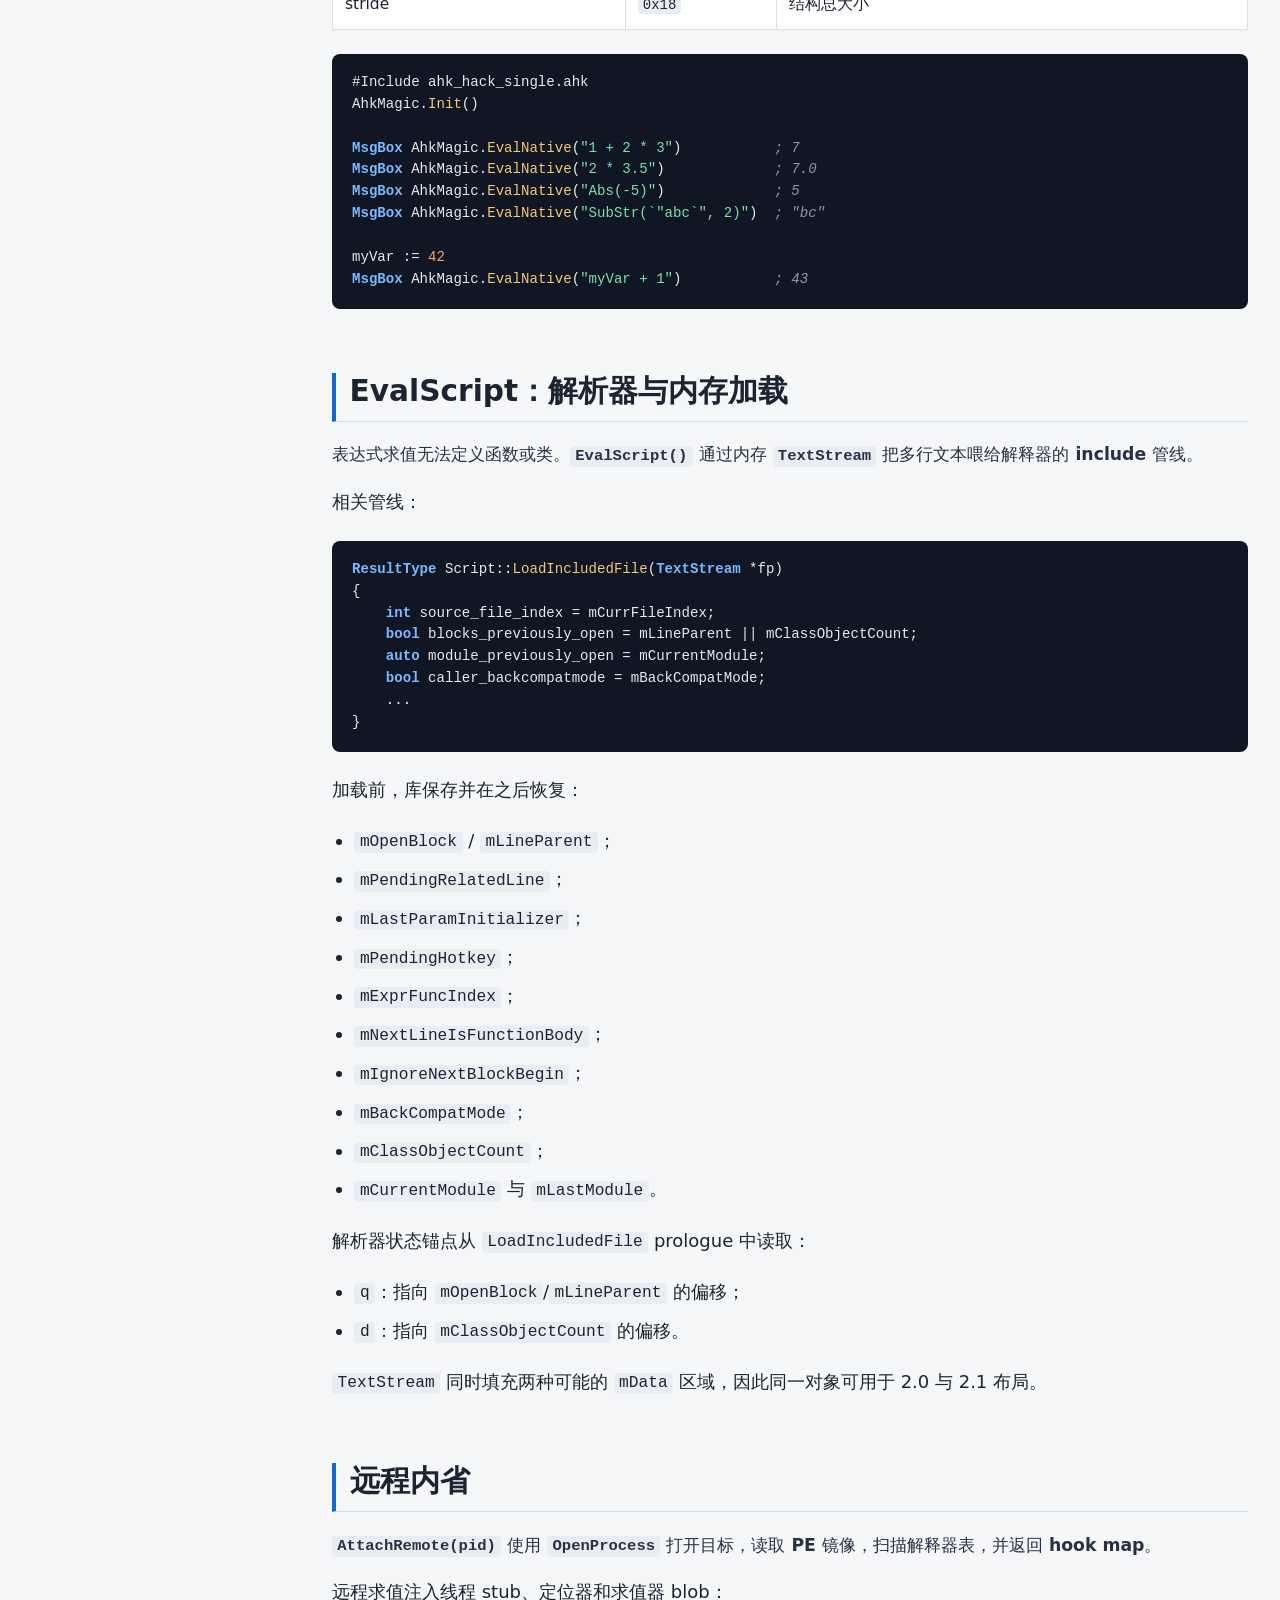
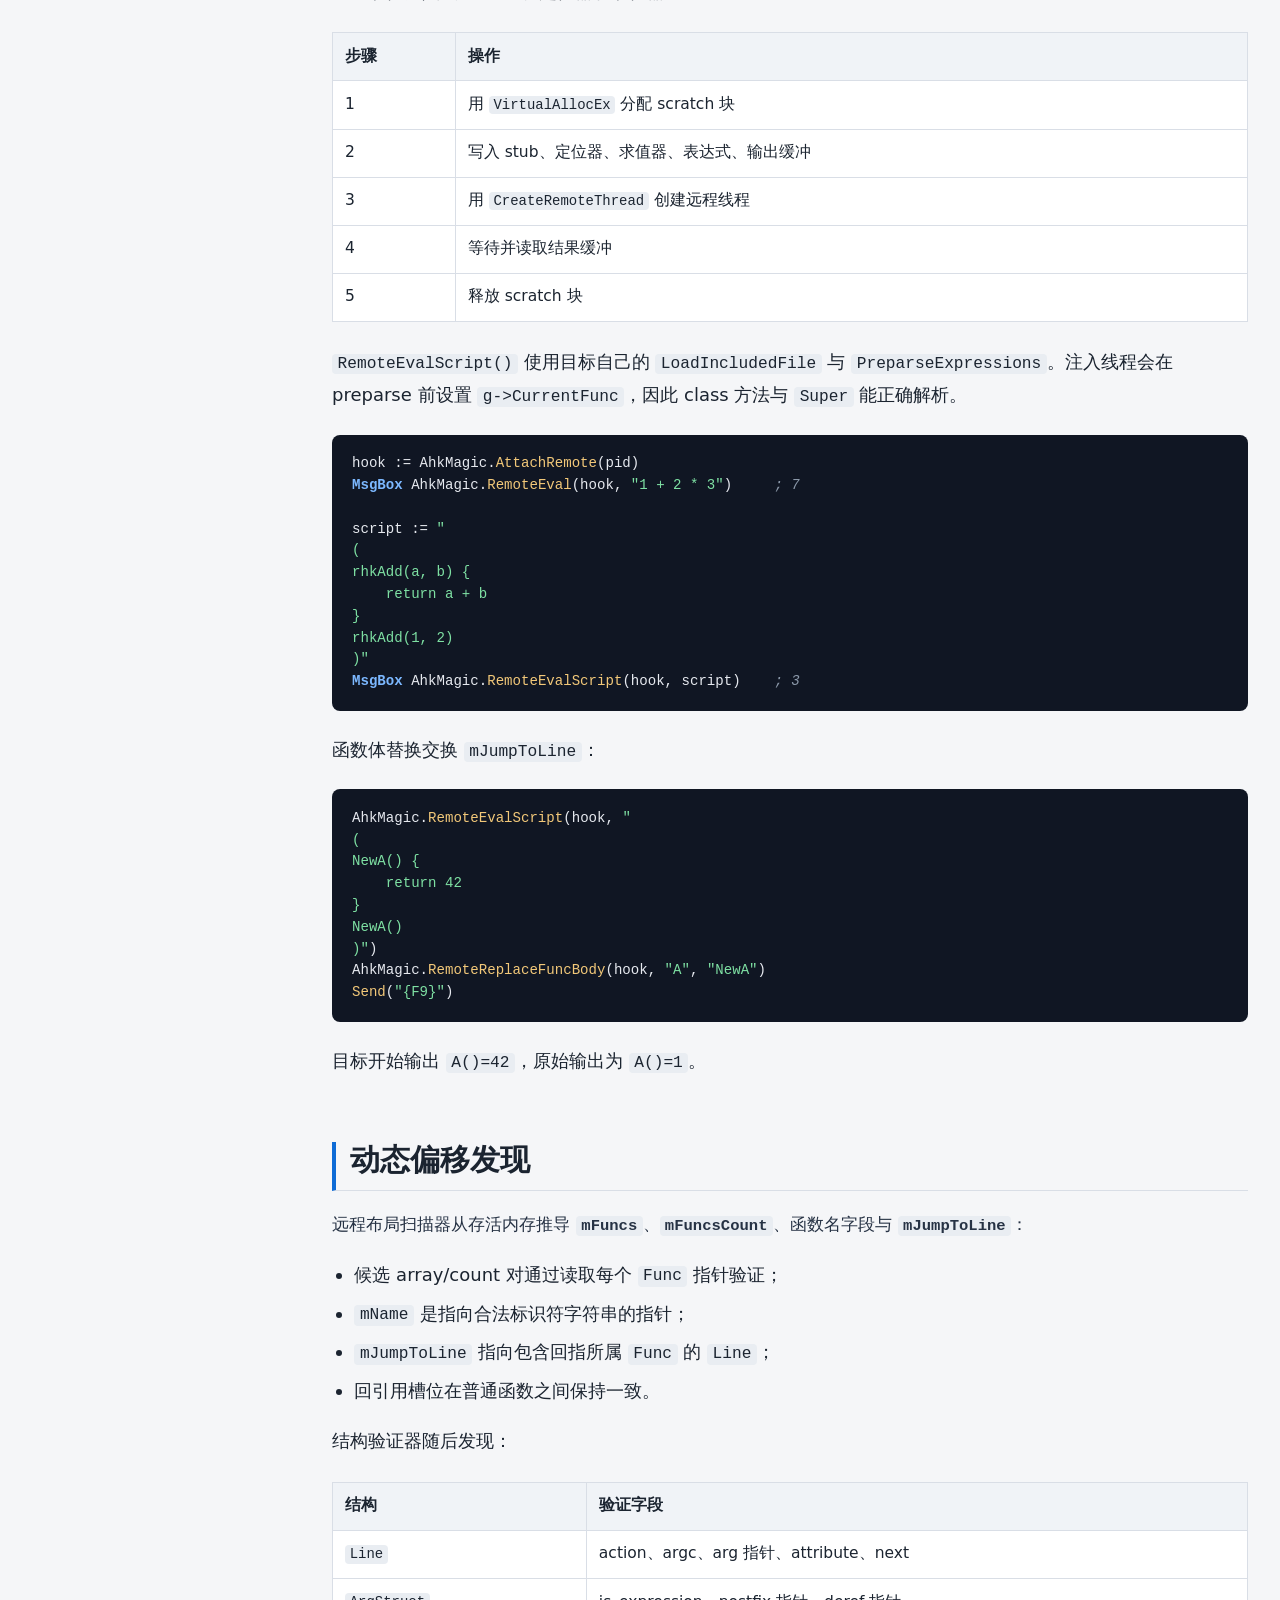
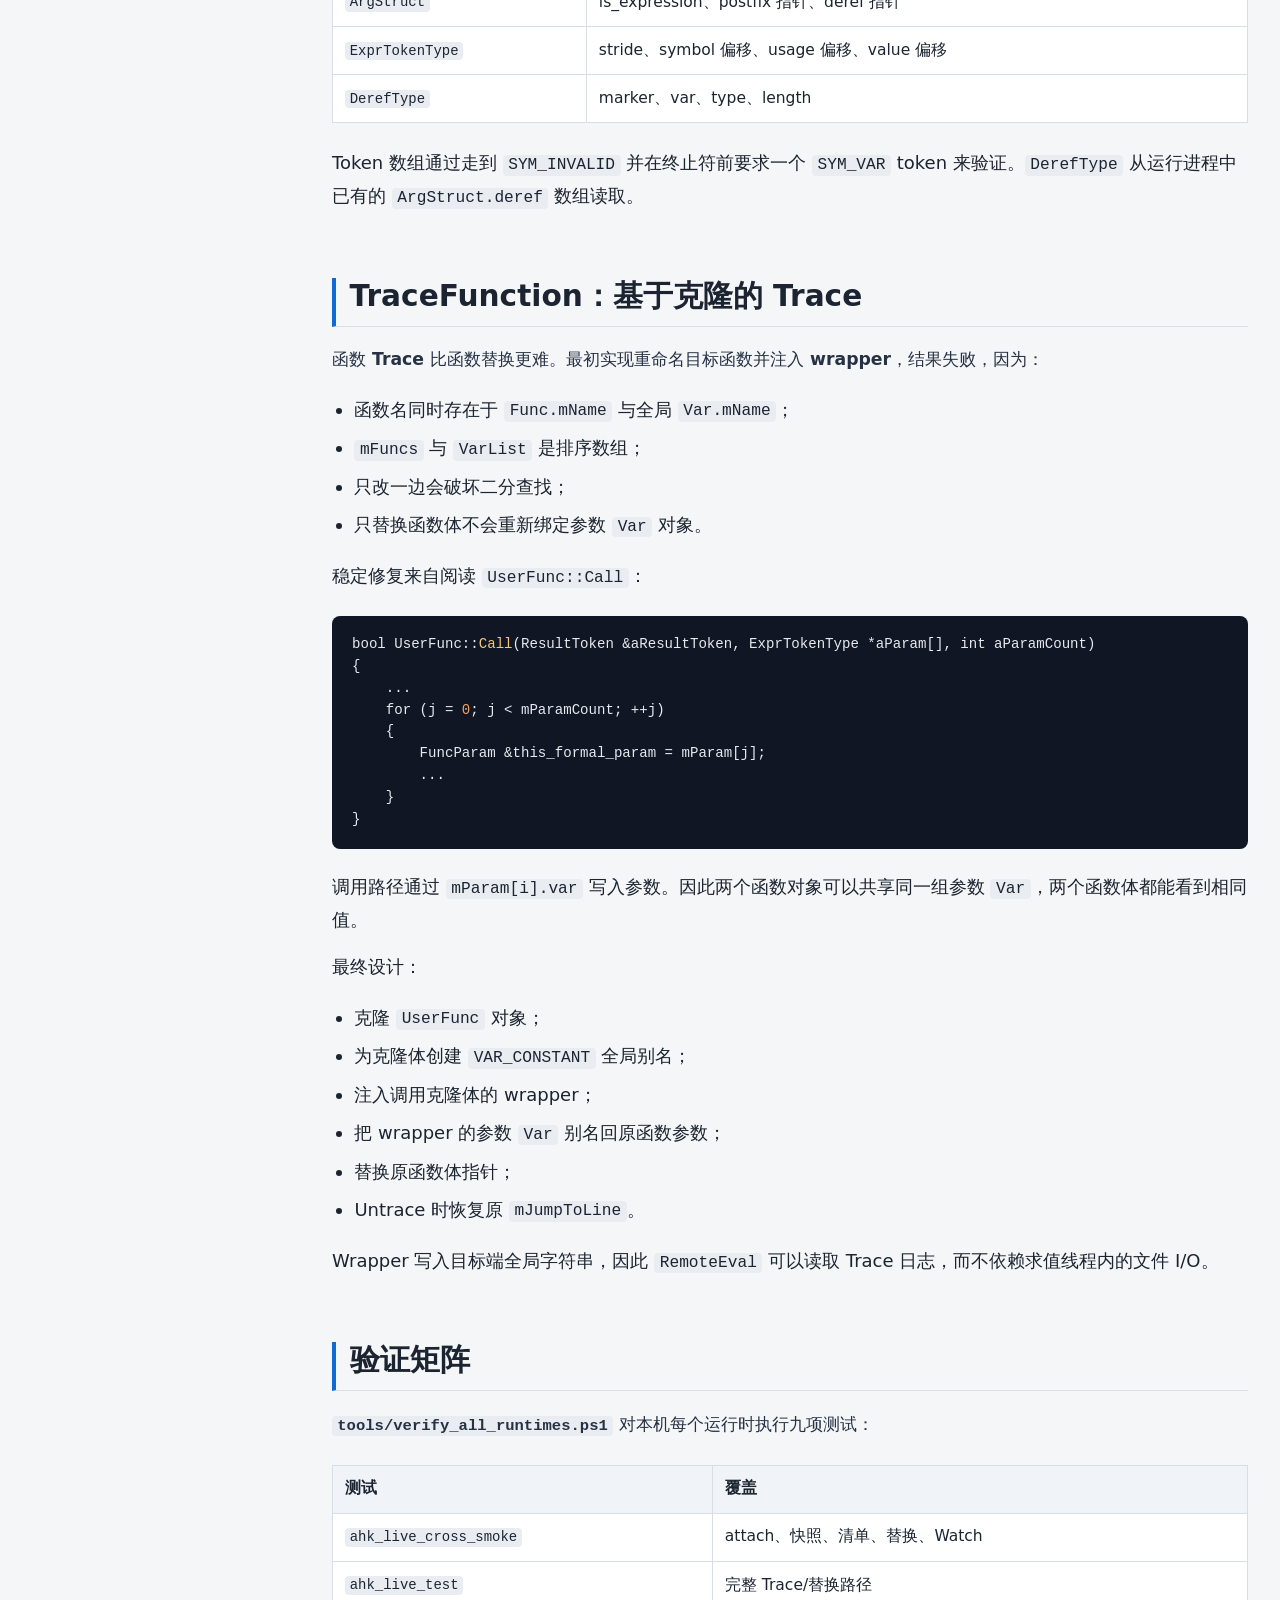
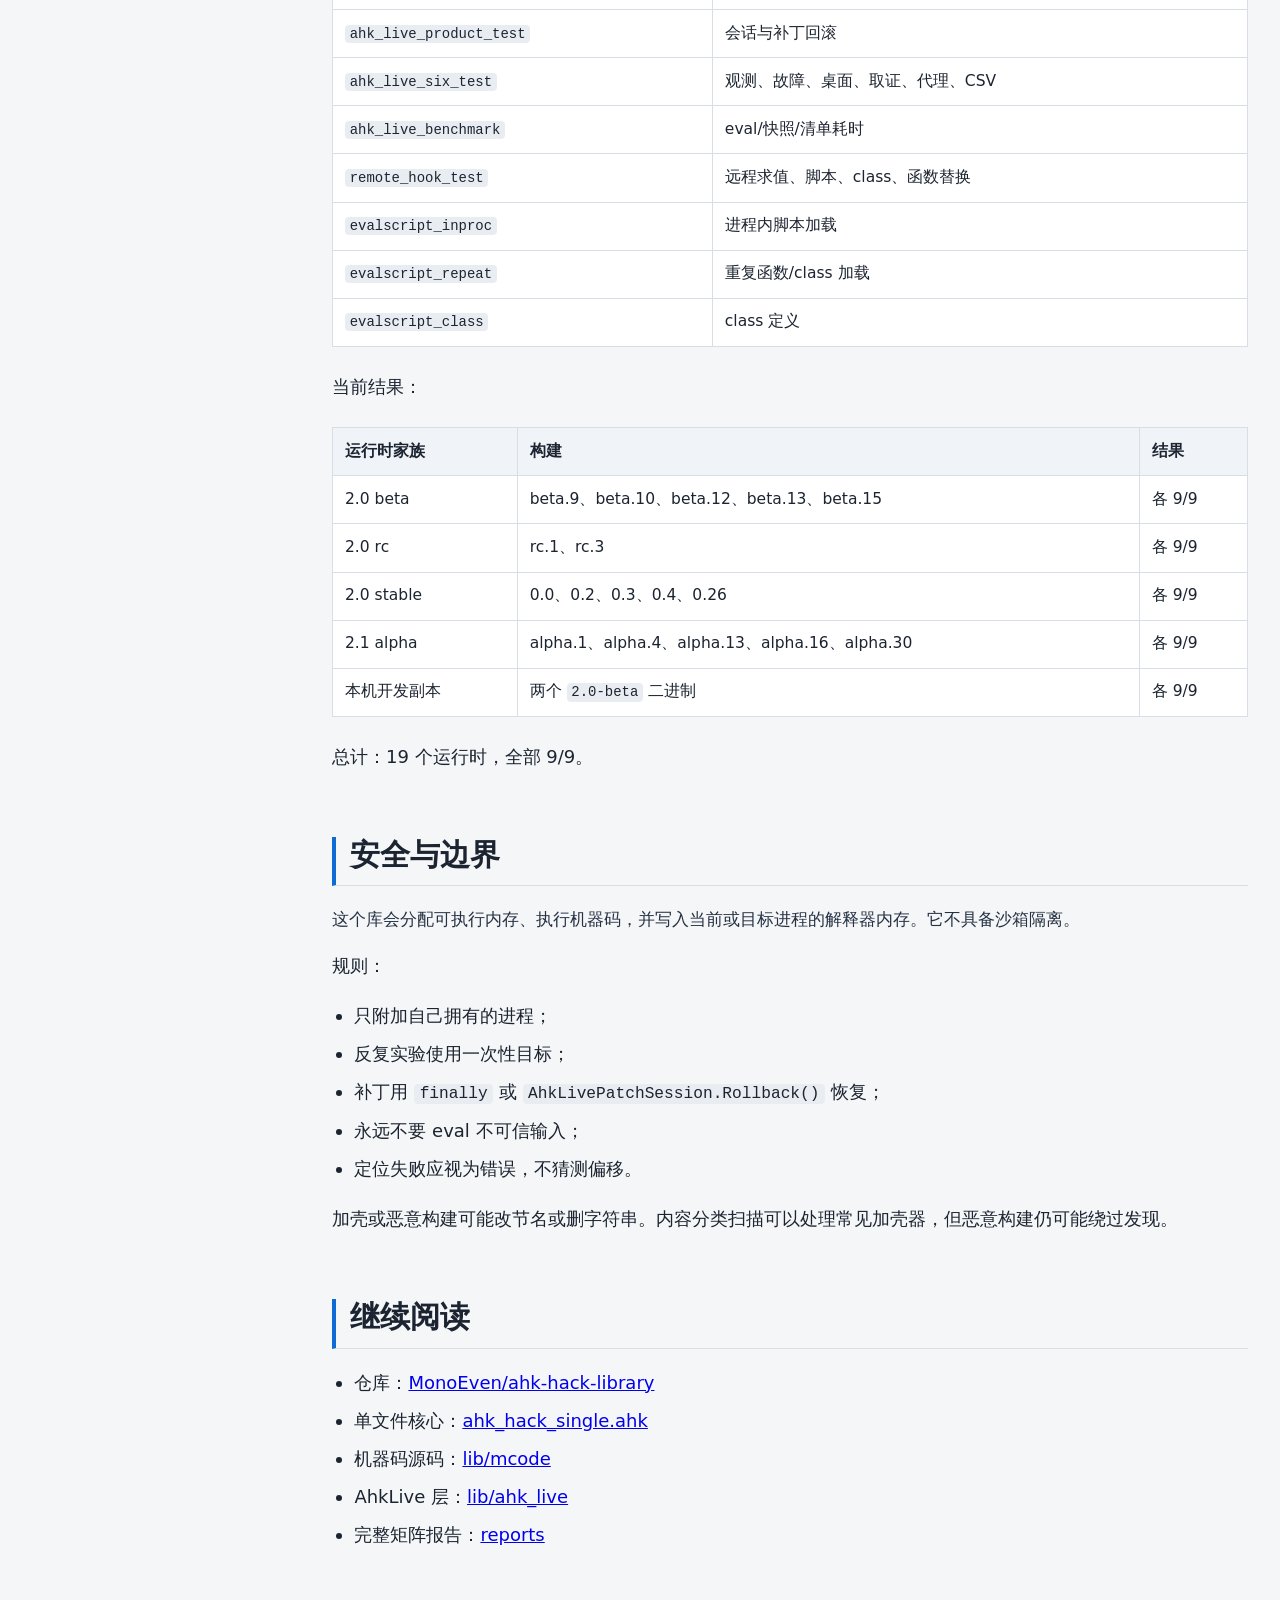
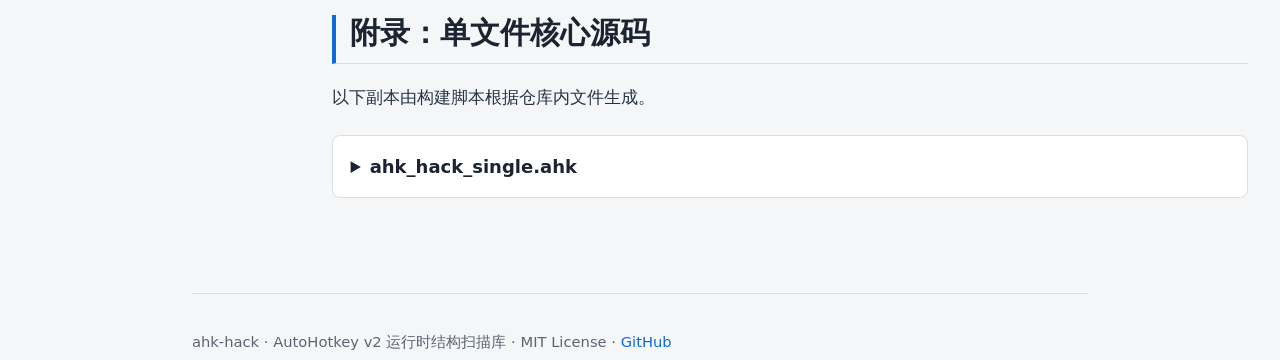
==== commit 96e98040: "Remove AI-style wording from blog and pages" ====
--- a/docs/index.zh.html
+++ b/docs/index.zh.html
@@ -39,7 +39,7 @@
 <li><a href="#sec-7">EvalScript：解析器与内存加载</a></li>
 <li><a href="#sec-8">远程内省</a></li>
 <li><a href="#sec-9">动态偏移发现</a></li>
-<li><a href="#sec-10">TraceFunction：克隆而不是重命名</a></li>
+<li><a href="#sec-10">TraceFunction：基于克隆的 Trace</a></li>
 <li><a href="#sec-11">验证矩阵</a></li>
 <li><a href="#sec-12">安全与边界</a></li>
 <li><a href="#sec-13">继续阅读</a></li><li><a href="#appendix">附录：单文件核心源码</a></li>
@@ -63,7 +63,7 @@
     <article>
 <section id="sec-1"><h2>目标与方法</h2>
 <p>目标是把 <code>AutoHotkey64.exe</code> 当作活体解释器分析，并提取足够多的结构来实现表达式求值、内存脚本加载、远程 Hook 和在线函数 Trace。方法是可重复的循环：先读源码找出候选字段，再检查进程内存确认真实偏移，把稳定逻辑编码成位置无关机器码，最后用结构不变量验证每个结果。</p>
-<p>本页记录的就是这个循环。它不是 API 参考，而是提取流程。</p>
+<p>本页记录的就是这个循环。</p>
 </section>
 <section id="sec-2"><h2>PE 解析与节区映射</h2>
 <p>每个 x64 AutoHotkey v2 可执行文件都以 <code>MZ</code> DOS 头开始。PE 签名位于 <code>e_lfanew</code> 指向的偏移，可选头使用 PE32+ 魔数 <code>0x20B</code>。节表紧随可选头。</p>
@@ -111,7 +111,7 @@
 };</code></pre>
 <p>内存探针在两个代表性构建上确认了实际 x64 布局：</p>
 <table><thead><tr><th>字段</th><th>v2.1-alpha.30</th><th>v2.0.26</th></tr></thead><tbody><tr><td><code>mName</code></td><td><code>0x28</code></td><td><code>0x20</code></td></tr><tr><td><code>mJumpToLine</code></td><td><code>0x48</code></td><td><code>0x40</code></td></tr><tr><td><code>mParam</code></td><td><code>0x50</code></td><td><code>0x48</code></td></tr><tr><td><code>mVars</code></td><td><code>0x80</code></td><td><code>0x70</code></td></tr></tbody></table>
-<p>偏移不同，所以库在运行时发现它们，而不是维护一张版本表。</p>
+<p>偏移不同，所以库在运行时发现它们，不维护版本表。</p>
 </section>
 <section id="sec-5"><h2>机器码提取流水线</h2>
 <p>稳定扫描器写在 <code>lib/mcode/</code> 下的 C 源码中。构建使用 clang 生成无 CRT、位置无关的 COFF 对象：</p>
@@ -202,7 +202,7 @@
 )&quot;)
 AhkMagic.RemoteReplaceFuncBody(hook, &quot;A&quot;, &quot;NewA&quot;)
 Send(&quot;{F9}&quot;)</code></pre>
-<p>目标开始输出 <code>A()=42</code>，而不是 <code>A()=1</code>。</p>
+<p>目标开始输出 <code>A()=42</code>，原始输出为 <code>A()=1</code>。</p>
 </section>
 <section id="sec-9"><h2>动态偏移发现</h2>
 <p>远程布局扫描器从存活内存推导 <code>mFuncs</code>、<code>mFuncsCount</code>、函数名字段与 <code>mJumpToLine</code>：</p>
@@ -216,7 +216,7 @@
 <table><thead><tr><th>结构</th><th>验证字段</th></tr></thead><tbody><tr><td><code>Line</code></td><td>action、argc、arg 指针、attribute、next</td></tr><tr><td><code>ArgStruct</code></td><td>is_expression、postfix 指针、deref 指针</td></tr><tr><td><code>ExprTokenType</code></td><td>stride、symbol 偏移、usage 偏移、value 偏移</td></tr><tr><td><code>DerefType</code></td><td>marker、var、type、length</td></tr></tbody></table>
 <p>Token 数组通过走到 <code>SYM_INVALID</code> 并在终止符前要求一个 <code>SYM_VAR</code> token 来验证。<code>DerefType</code> 从运行进程中已有的 <code>ArgStruct.deref</code> 数组读取。</p>
 </section>
-<section id="sec-10"><h2>TraceFunction：克隆而不是重命名</h2>
+<section id="sec-10"><h2>TraceFunction：基于克隆的 Trace</h2>
 <p>函数 Trace 比函数替换更难。最初实现重命名目标函数并注入 wrapper，结果失败，因为：</p>
 <ul>
 <li>函数名同时存在于 <code>Func.mName</code> 与全局 <code>Var.mName</code>；</li>
@@ -254,14 +254,14 @@
 <p>总计：19 个运行时，全部 9/9。</p>
 </section>
 <section id="sec-12"><h2>安全与边界</h2>
-<p>这个库会分配可执行内存、执行机器码，并写入当前或目标进程的解释器内存。它不是沙箱。</p>
+<p>这个库会分配可执行内存、执行机器码，并写入当前或目标进程的解释器内存。它不具备沙箱隔离。</p>
 <p>规则：</p>
 <ul>
 <li>只附加自己拥有的进程；</li>
 <li>反复实验使用一次性目标；</li>
 <li>补丁用 <code>finally</code> 或 <code>AhkLivePatchSession.Rollback()</code> 恢复；</li>
 <li>永远不要 eval 不可信输入；</li>
-<li>定位失败是错误，不是猜测的理由。</li>
+<li>定位失败应视为错误，不猜测偏移。</li>
 </ul>
 <p>加壳或恶意构建可能改节名或删字符串。内容分类扫描可以处理常见加壳器，但恶意构建仍可能绕过发现。</p>
 </section>
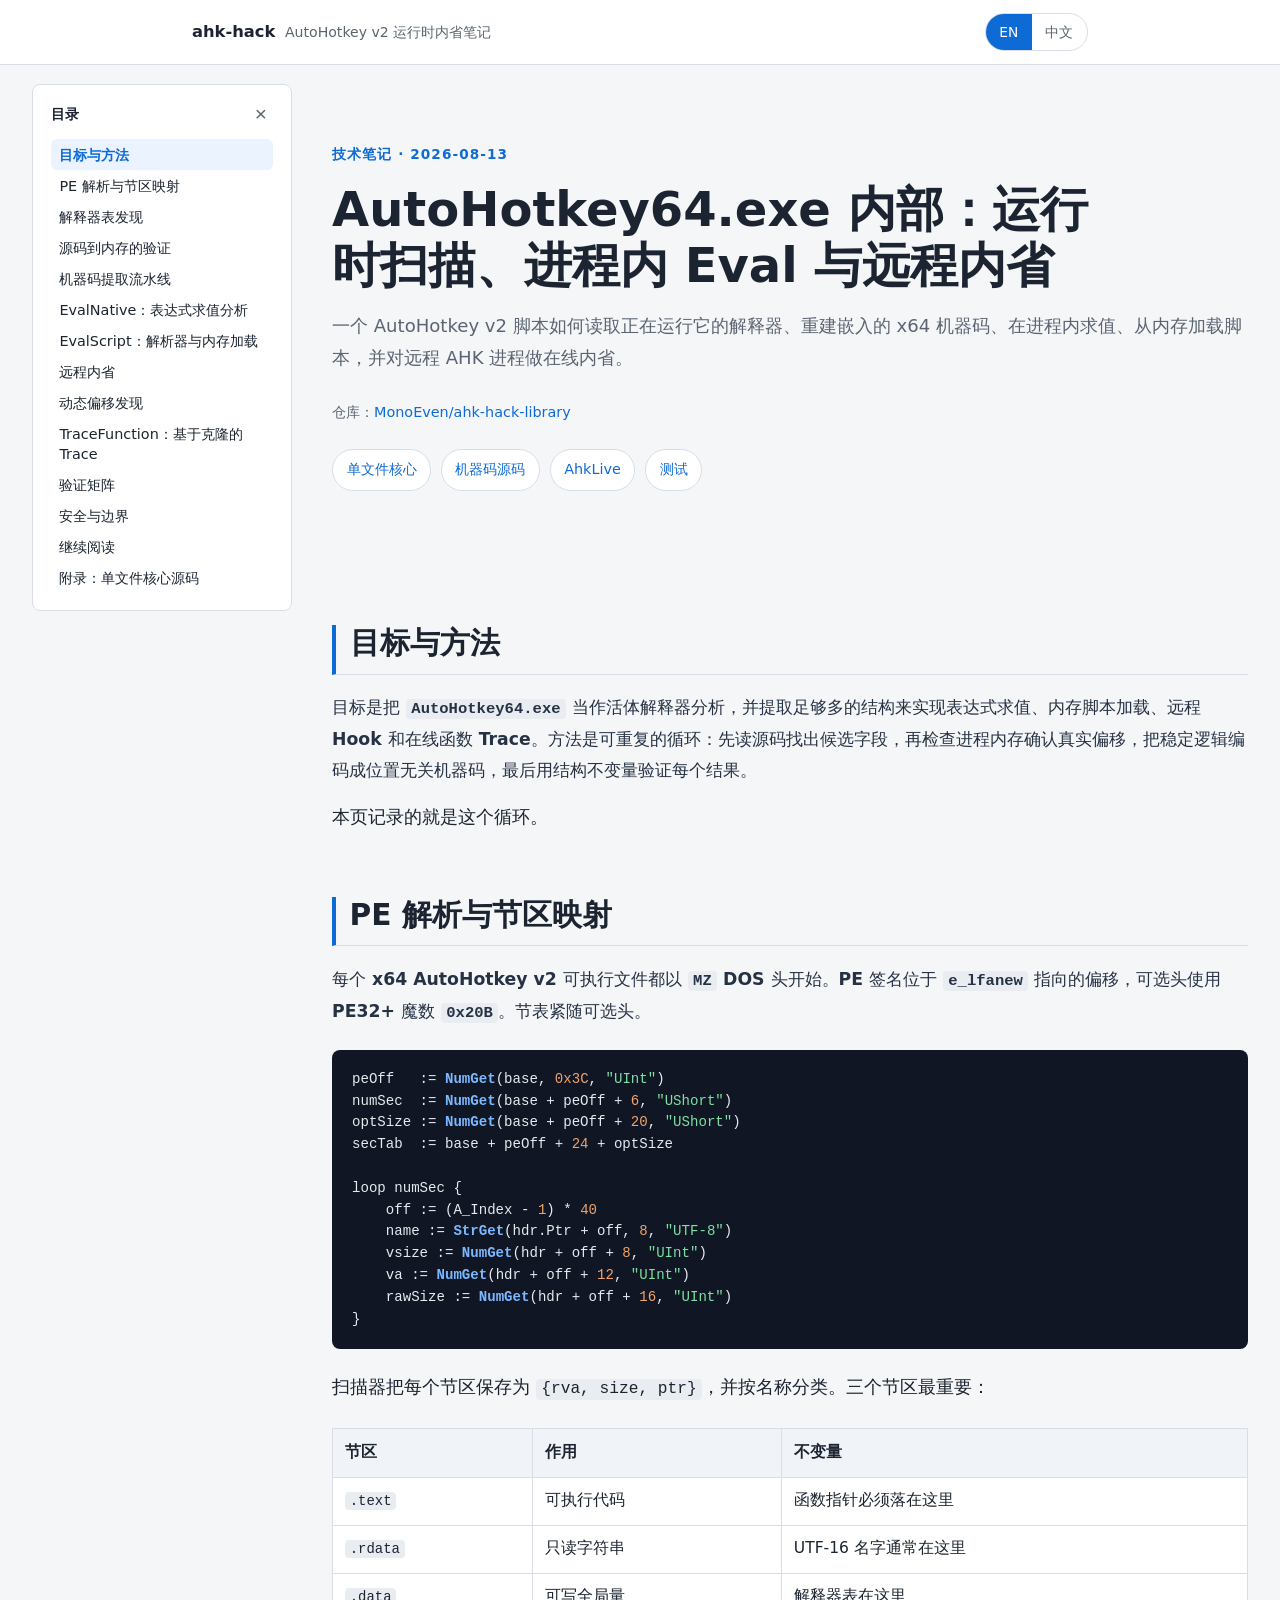
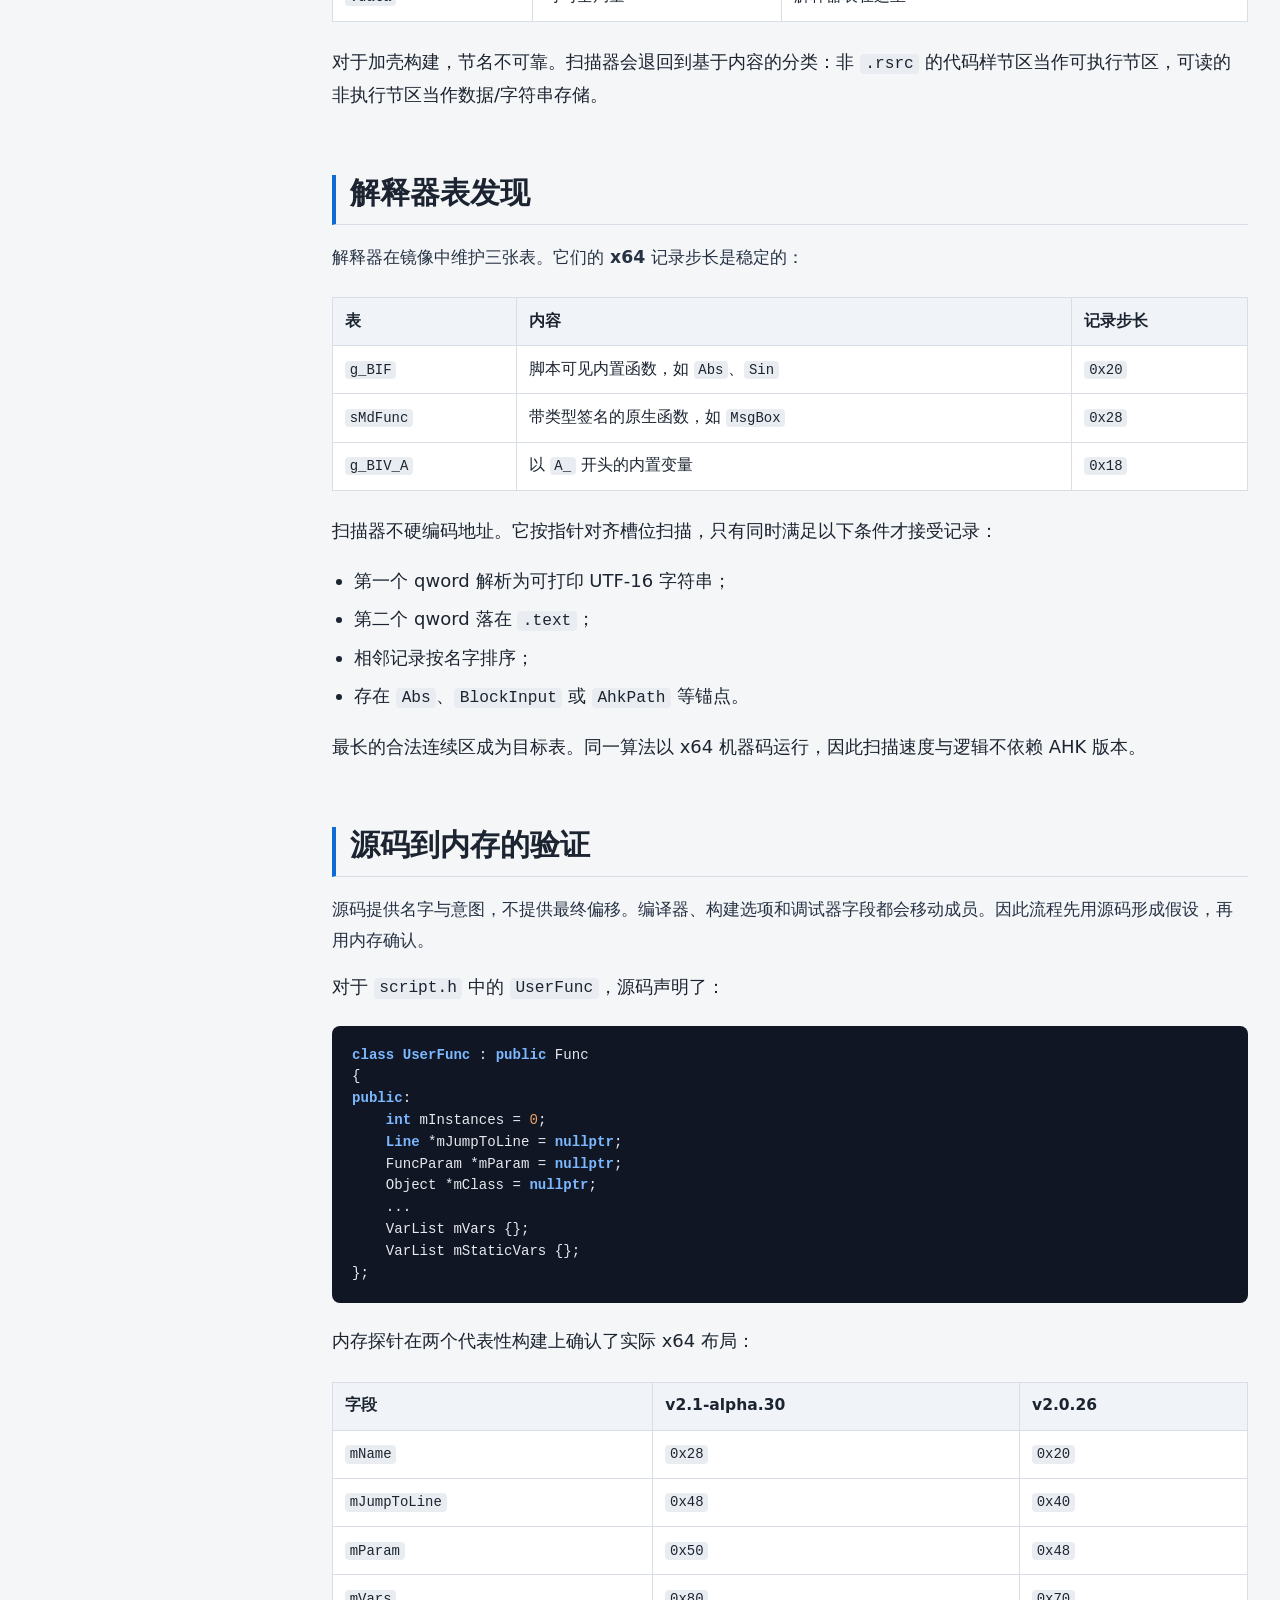
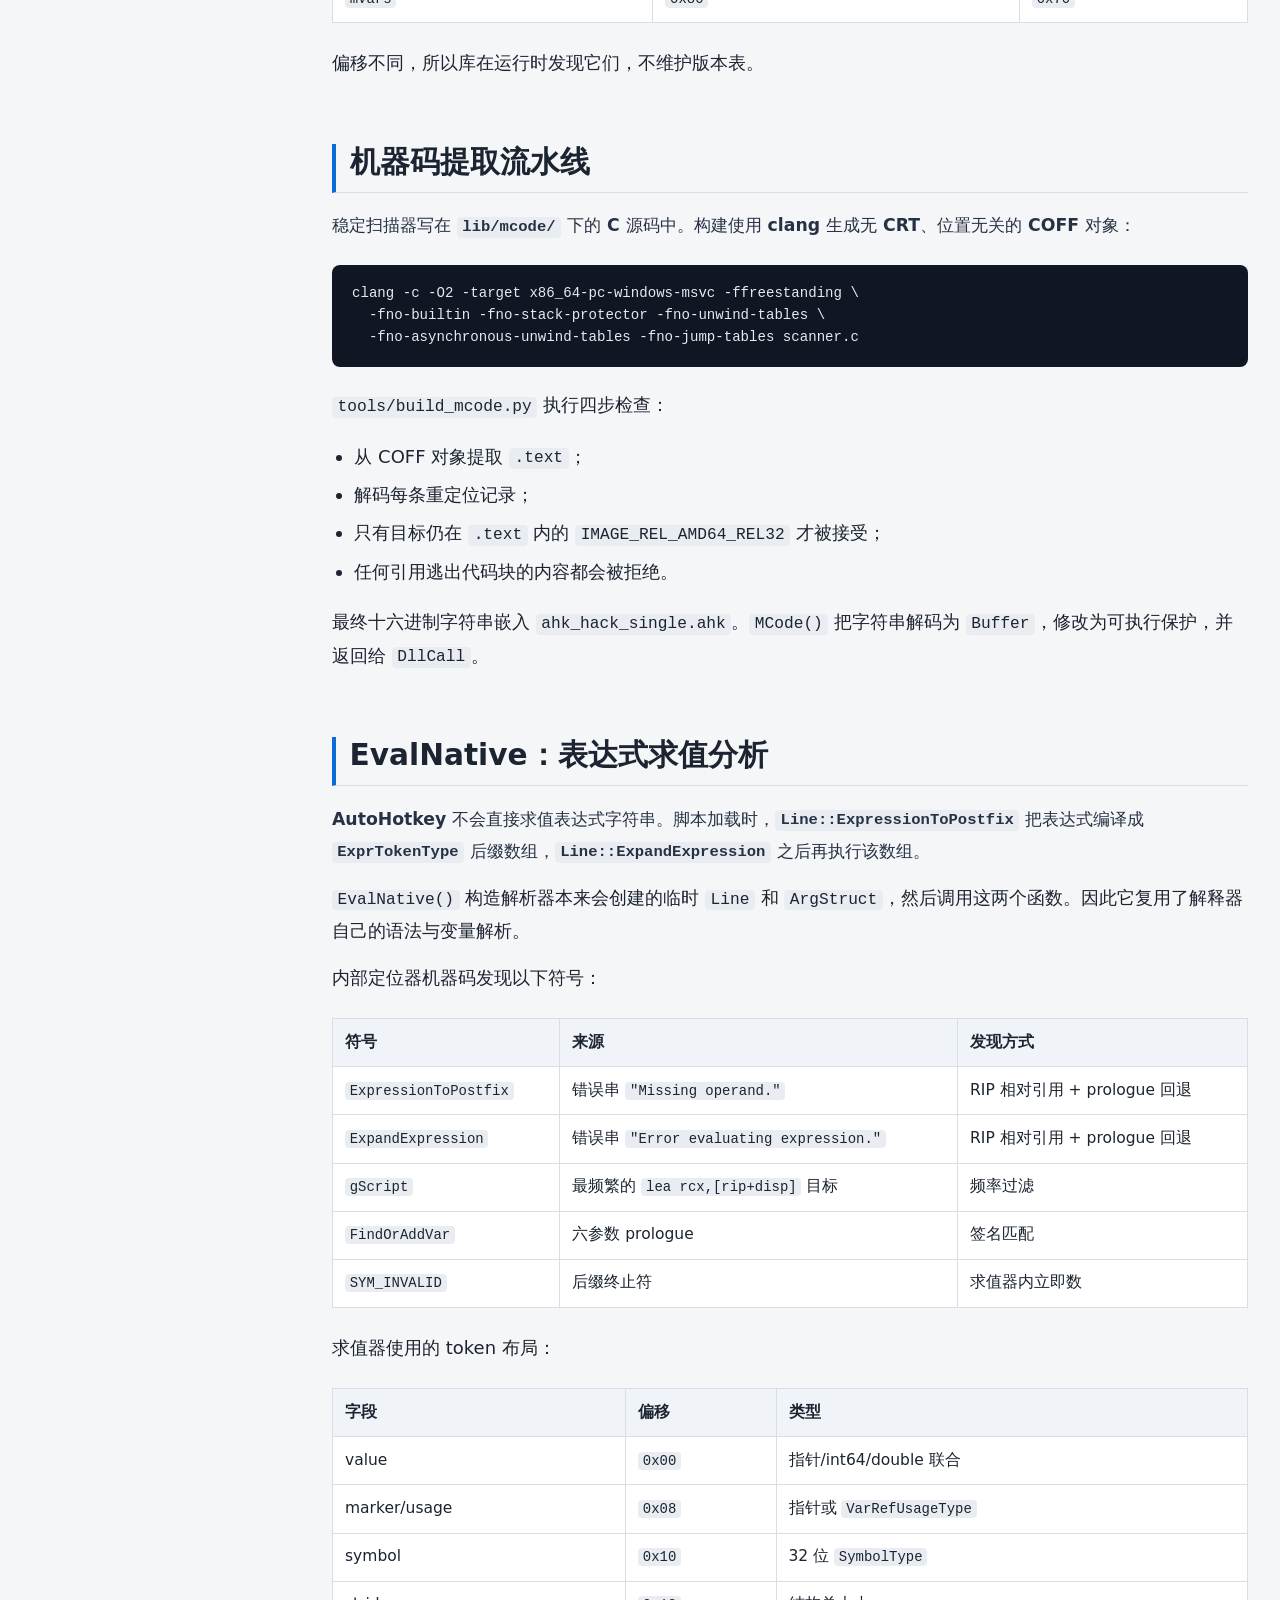
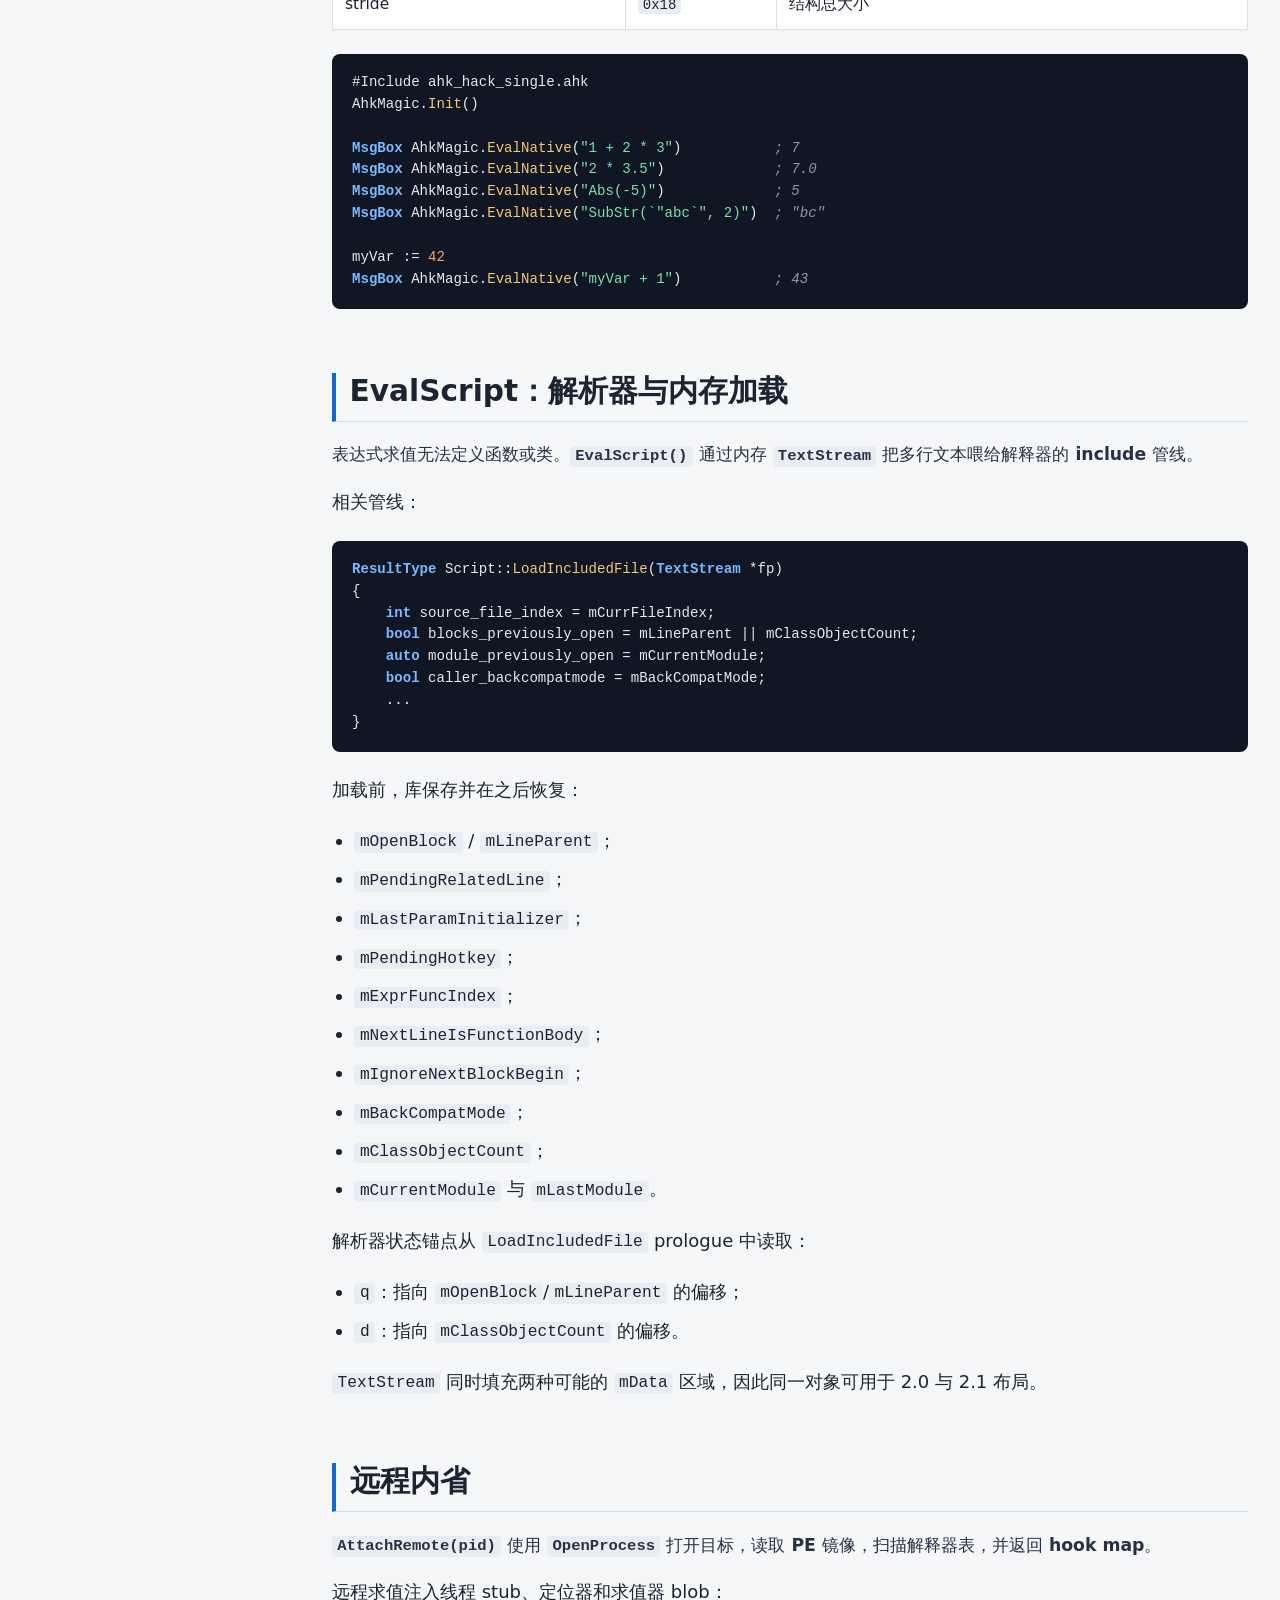
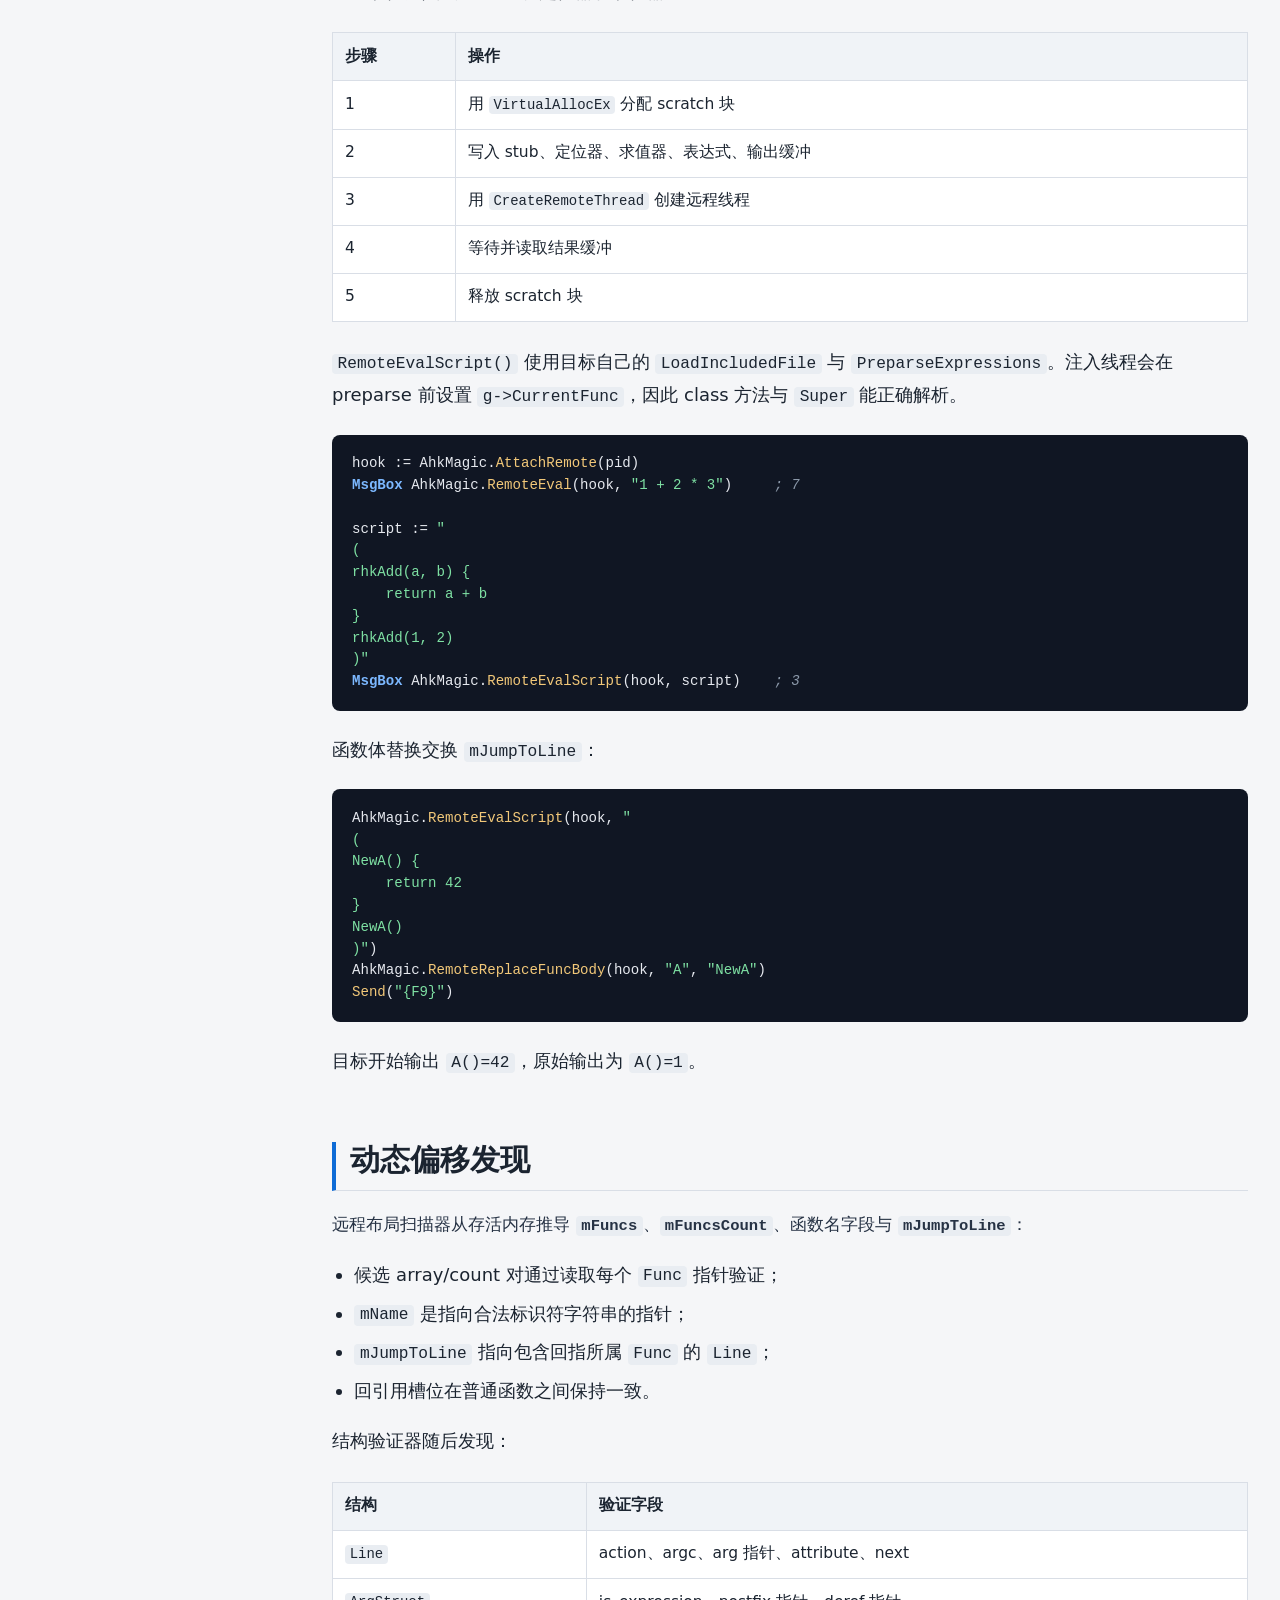
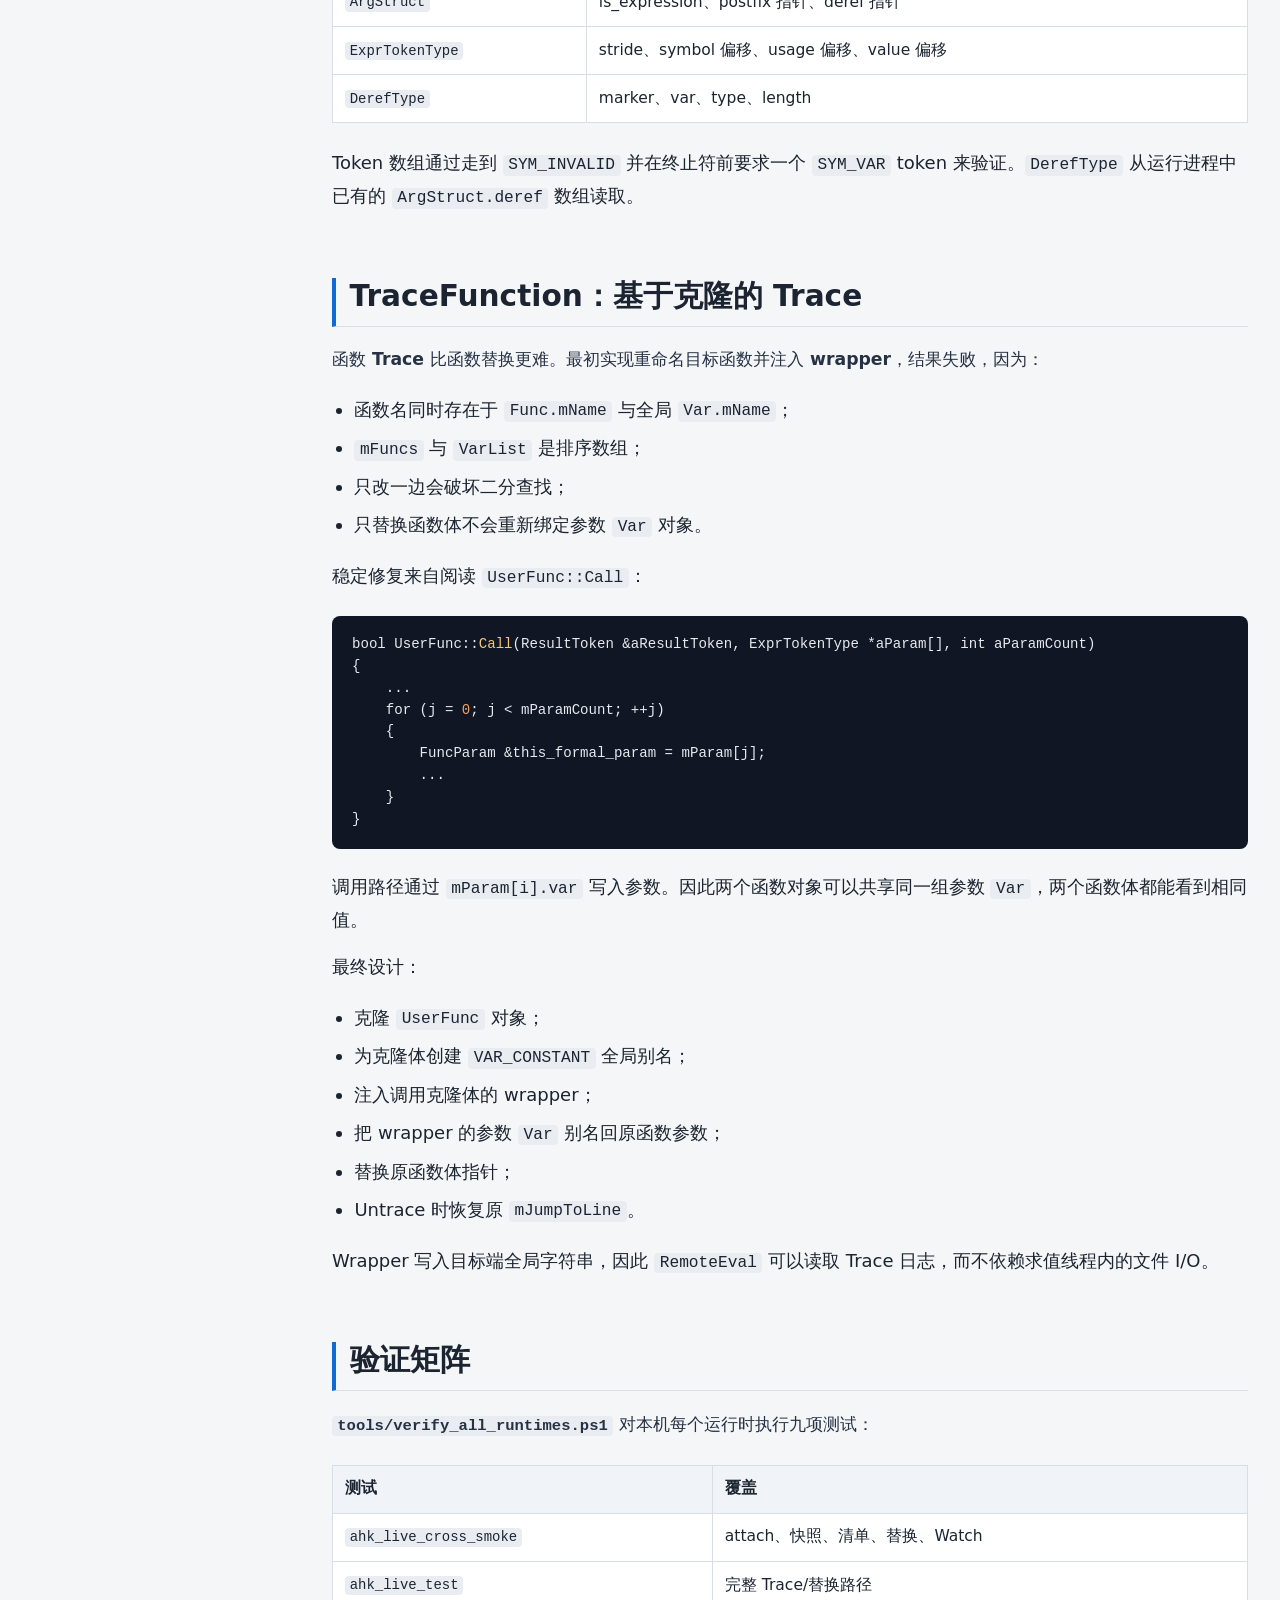
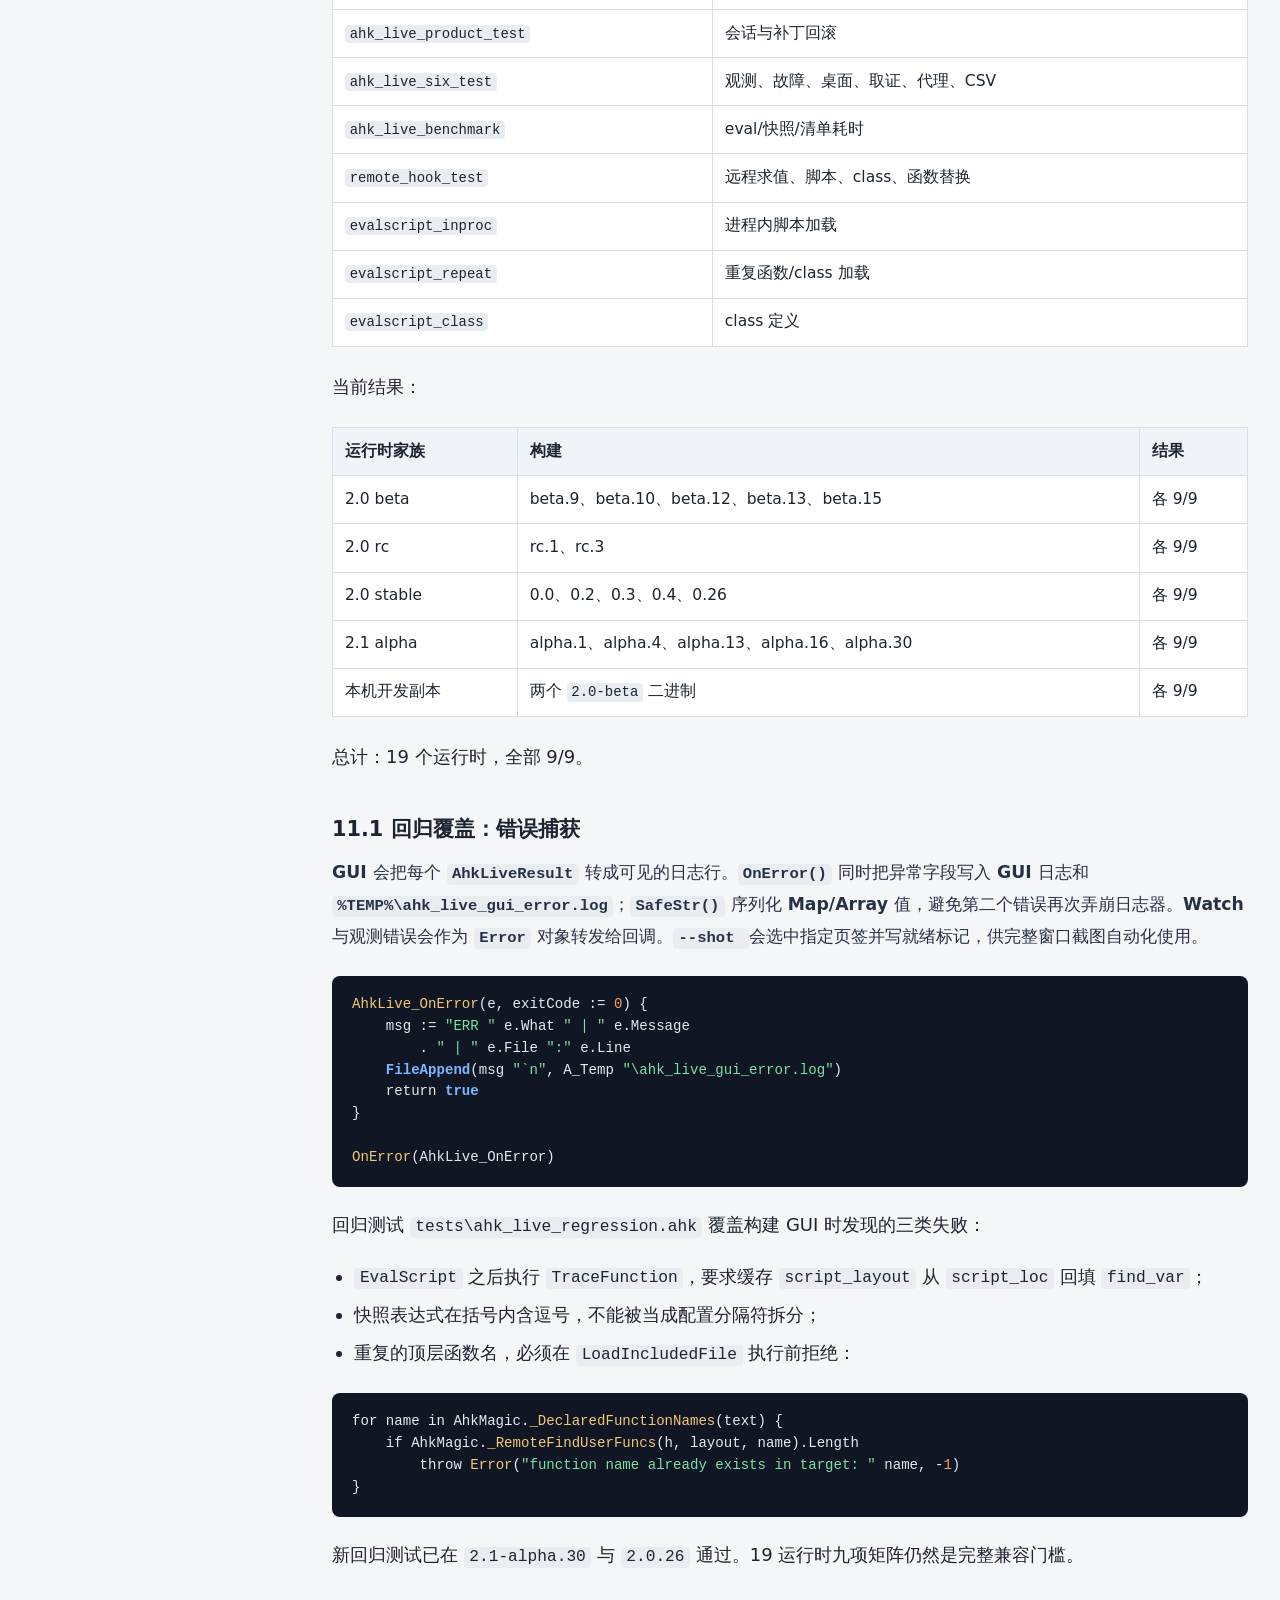
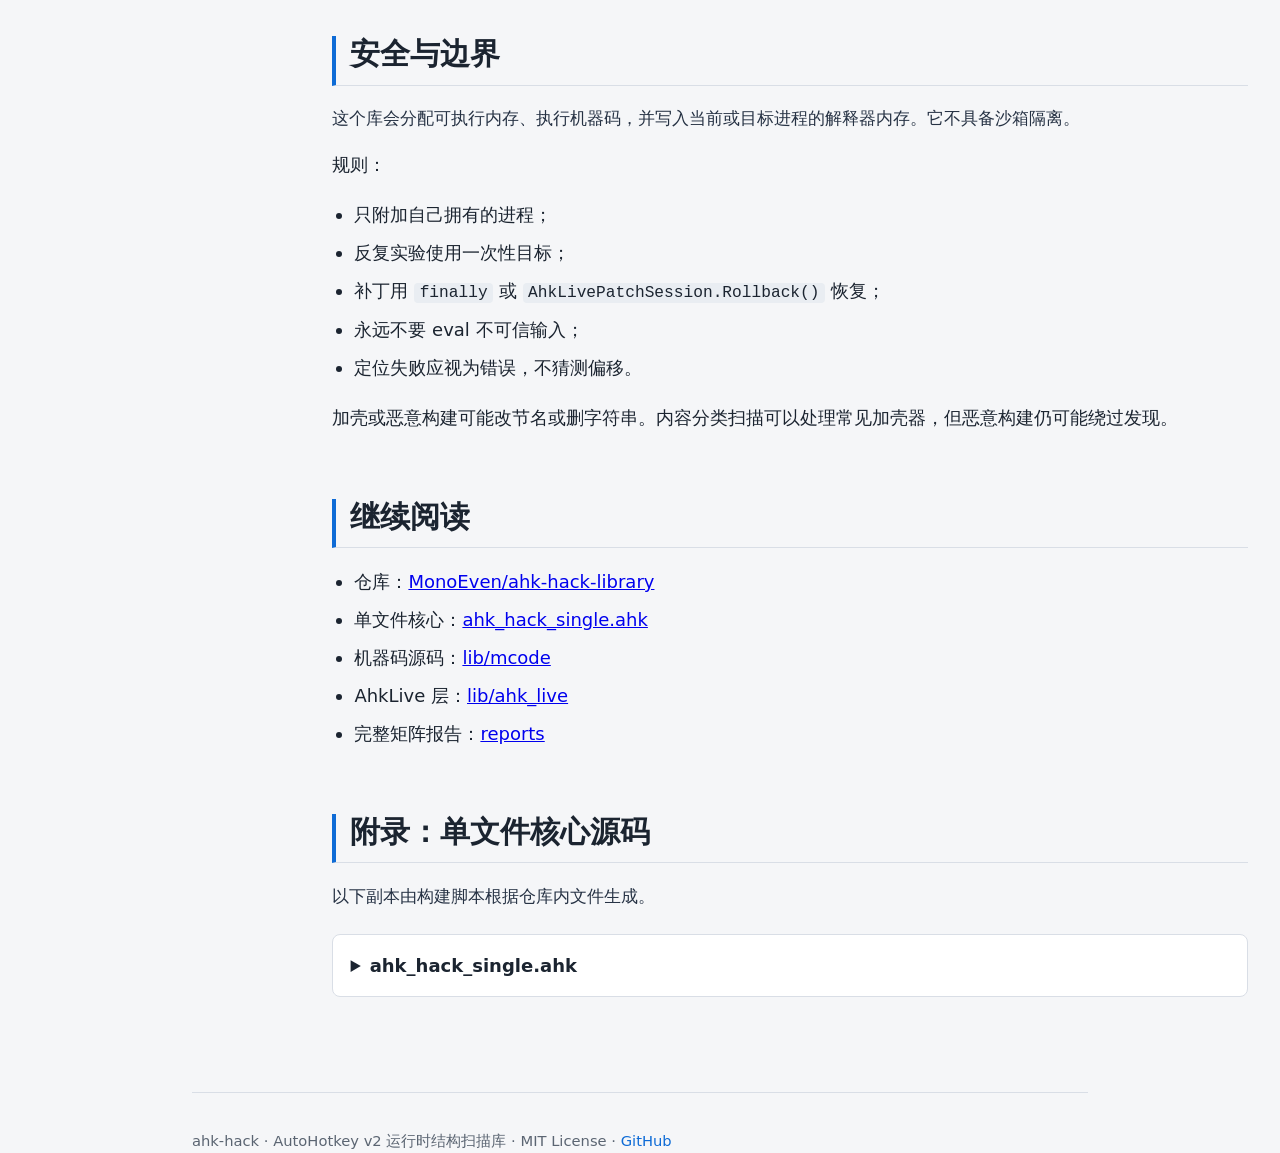
==== commit 940d008d: "Fix AhkLive GUI error capture and add full-window screenshots" ====
--- a/docs/index.zh.html
+++ b/docs/index.zh.html
@@ -252,6 +252,27 @@
 <p>当前结果：</p>
 <table><thead><tr><th>运行时家族</th><th>构建</th><th>结果</th></tr></thead><tbody><tr><td>2.0 beta</td><td>beta.9、beta.10、beta.12、beta.13、beta.15</td><td>各 9/9</td></tr><tr><td>2.0 rc</td><td>rc.1、rc.3</td><td>各 9/9</td></tr><tr><td>2.0 stable</td><td>0.0、0.2、0.3、0.4、0.26</td><td>各 9/9</td></tr><tr><td>2.1 alpha</td><td>alpha.1、alpha.4、alpha.13、alpha.16、alpha.30</td><td>各 9/9</td></tr><tr><td>本机开发副本</td><td>两个 <code>2.0-beta</code> 二进制</td><td>各 9/9</td></tr></tbody></table>
 <p>总计：19 个运行时，全部 9/9。</p>
+<h3>11.1 回归覆盖：错误捕获</h3>
+<p>GUI 会把每个 <code>AhkLiveResult</code> 转成可见的日志行。<code>OnError()</code> 同时把异常字段写入 GUI 日志和 <code>%TEMP%\ahk_live_gui_error.log</code>；<code>SafeStr()</code> 序列化 Map/Array 值，避免第二个错误再次弄崩日志器。Watch 与观测错误会作为 <code>Error</code> 对象转发给回调。<code>--shot <pid> <tab></code> 会选中指定页签并写就绪标记，供完整窗口截图自动化使用。</p>
+<pre class="lang-autohotkey"><code>AhkLive_OnError(e, exitCode := 0) {
+    msg := &quot;ERR &quot; e.What &quot; | &quot; e.Message
+        . &quot; | &quot; e.File &quot;:&quot; e.Line
+    FileAppend(msg &quot;`n&quot;, A_Temp &quot;\ahk_live_gui_error.log&quot;)
+    return true
+}
+
+OnError(AhkLive_OnError)</code></pre>
+<p>回归测试 <code>tests\ahk_live_regression.ahk</code> 覆盖构建 GUI 时发现的三类失败：</p>
+<ul>
+<li><code>EvalScript</code> 之后执行 <code>TraceFunction</code>，要求缓存 <code>script_layout</code> 从 <code>script_loc</code> 回填 <code>find_var</code>；</li>
+<li>快照表达式在括号内含逗号，不能被当成配置分隔符拆分；</li>
+<li>重复的顶层函数名，必须在 <code>LoadIncludedFile</code> 执行前拒绝：</li>
+</ul>
+<pre class="lang-autohotkey"><code>for name in AhkMagic._DeclaredFunctionNames(text) {
+    if AhkMagic._RemoteFindUserFuncs(h, layout, name).Length
+        throw Error(&quot;function name already exists in target: &quot; name, -1)
+}</code></pre>
+<p>新回归测试已在 <code>2.1-alpha.30</code> 与 <code>2.0.26</code> 通过。19 运行时九项矩阵仍然是完整兼容门槛。</p>
 </section>
 <section id="sec-12"><h2>安全与边界</h2>
 <p>这个库会分配可执行内存、执行机器码，并写入当前或目标进程的解释器内存。它不具备沙箱隔离。</p>
@@ -3265,6 +3286,48 @@
         AhkMagic._RemoteWrite(h, addr, buf)
     }
 
+    static _DeclaredFunctionNames(text) {
+        names := []
+        depth := 0
+        candidate := &quot;&quot;
+        for raw in StrSplit(text, &quot;`n&quot;, &quot;`r&quot;) {
+            line := Trim(raw)
+            if candidate = &quot;&quot; and line != &quot;&quot; and SubStr(line, 1, 1) != &quot;;&quot; {
+                if RegExMatch(line
+                    , &quot;^([A-Za-z_][A-Za-z0-9_]*)\s*\(&quot;, &amp;m)
+                    and !RegExMatch(line
+                        , &quot;^(if|else|for|while|switch|try|catch|finally&quot;
+                        . &quot;|return|break|continue|global|local|static|class&quot;
+                        . &quot;|new|throw|until)\b&quot;) {
+                    candidate := m[1]
+                }
+            }
+            if candidate != &quot;&quot; and InStr(line, &quot;{&quot;) {
+                found := false
+                for n in names {
+                    if n = candidate {
+                        found := true
+                        break
+                    }
+                }
+                if !found and depth = 0
+                    names.Push(candidate)
+                candidate := &quot;&quot;
+            }
+            opens := 0
+            closes := 0
+            loop StrLen(line) {
+                c := SubStr(line, A_Index, 1)
+                if c = &quot;{&quot;
+                    opens += 1
+                else if c = &quot;}&quot;
+                    closes += 1
+            }
+            depth += opens - closes
+        }
+        return names
+    }
+
     static RemoteEvalScript(hook, text) {
         if !(hook is Map) or !hook.Has(&quot;pid&quot;)
             throw TypeError(&quot;hook must be an AttachRemote result&quot;, -1)
@@ -3294,6 +3357,11 @@
             g := layout[&quot;g&quot;]
             currOff := layout[&quot;curr_off&quot;]
             parser := layout[&quot;parser&quot;]
+            for name in AhkMagic._DeclaredFunctionNames(text) {
+                if AhkMagic._RemoteFindUserFuncs(h, layout, name).Length
+                    throw Error(&quot;function name already exists in target: &quot;
+                        . name, -1)
+            }
             oldFuncCount := AhkMagic._RInt(h, gscript + layout[&quot;mfuncs_count_off&quot;])
             savedCur := AhkMagic._RPtr(h, g + currOff)
             savedCurFunc := AhkMagic._RPtr(h, g + currOff)
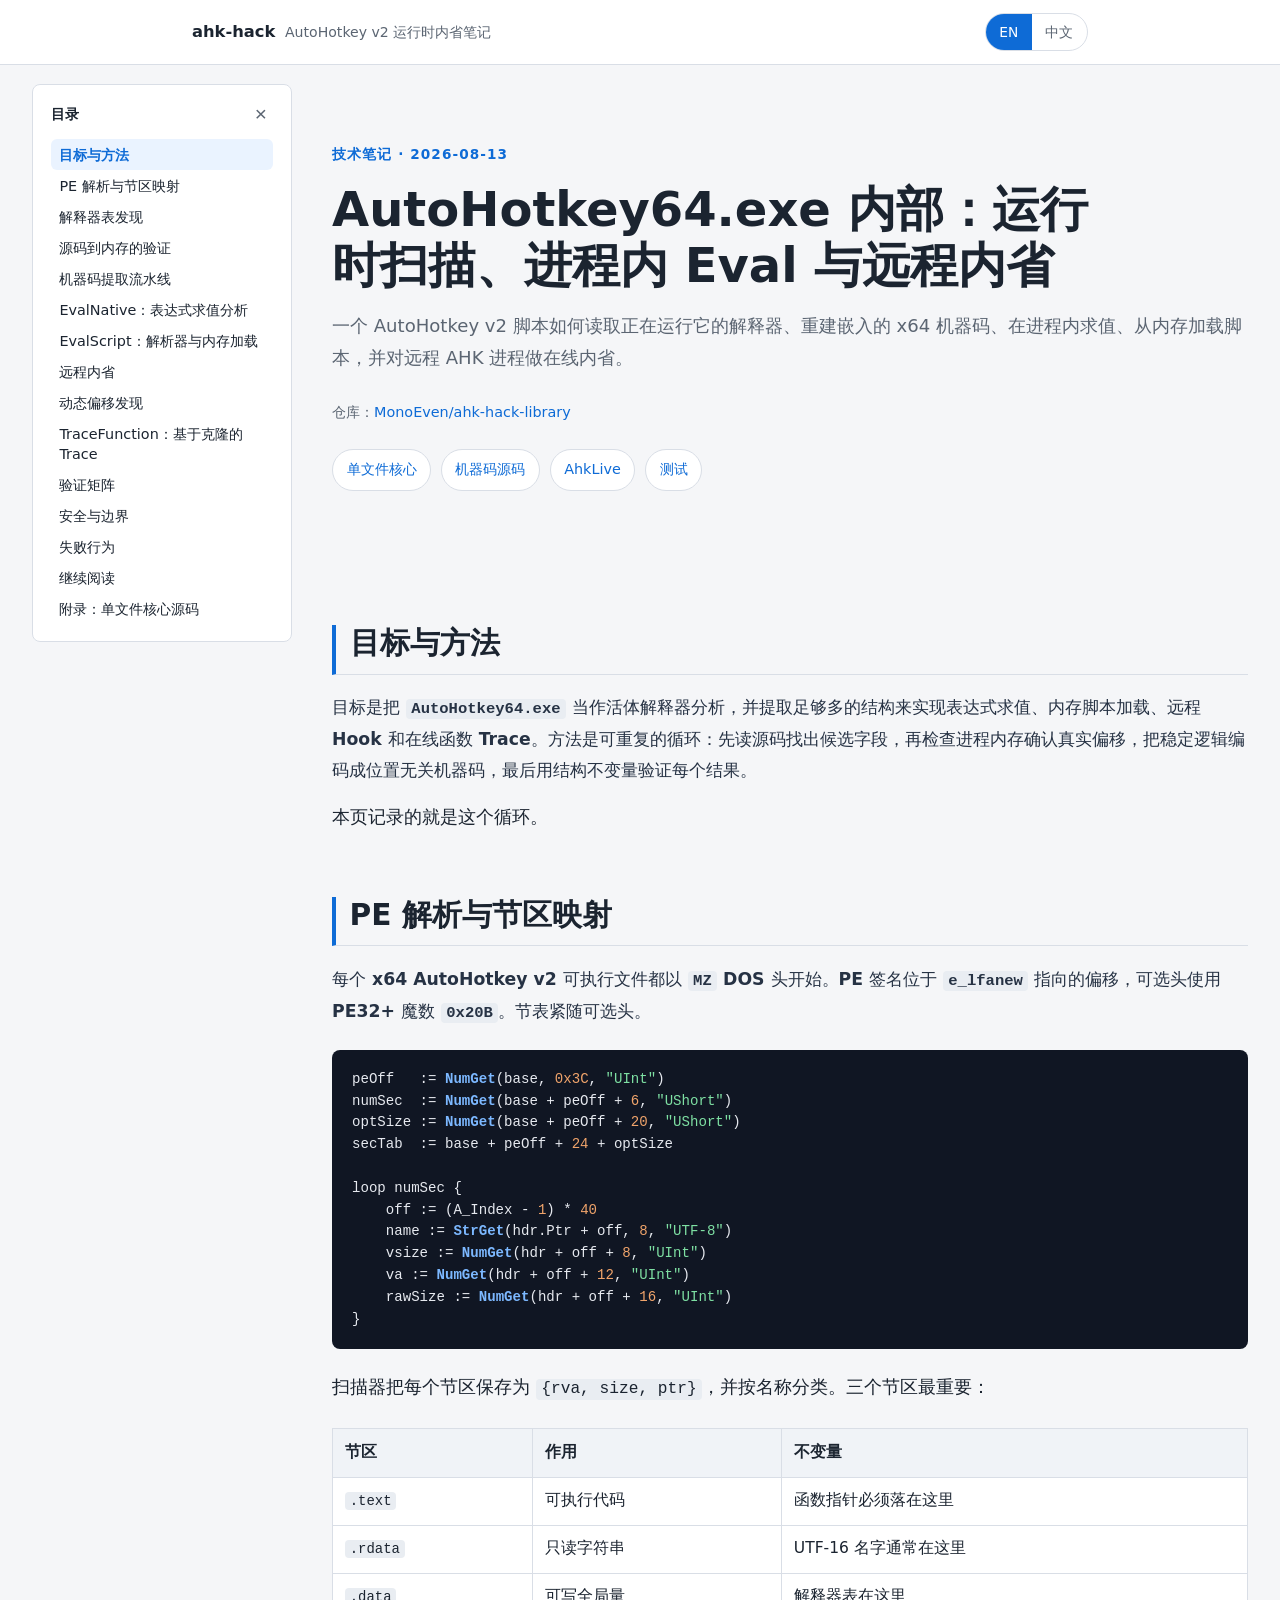
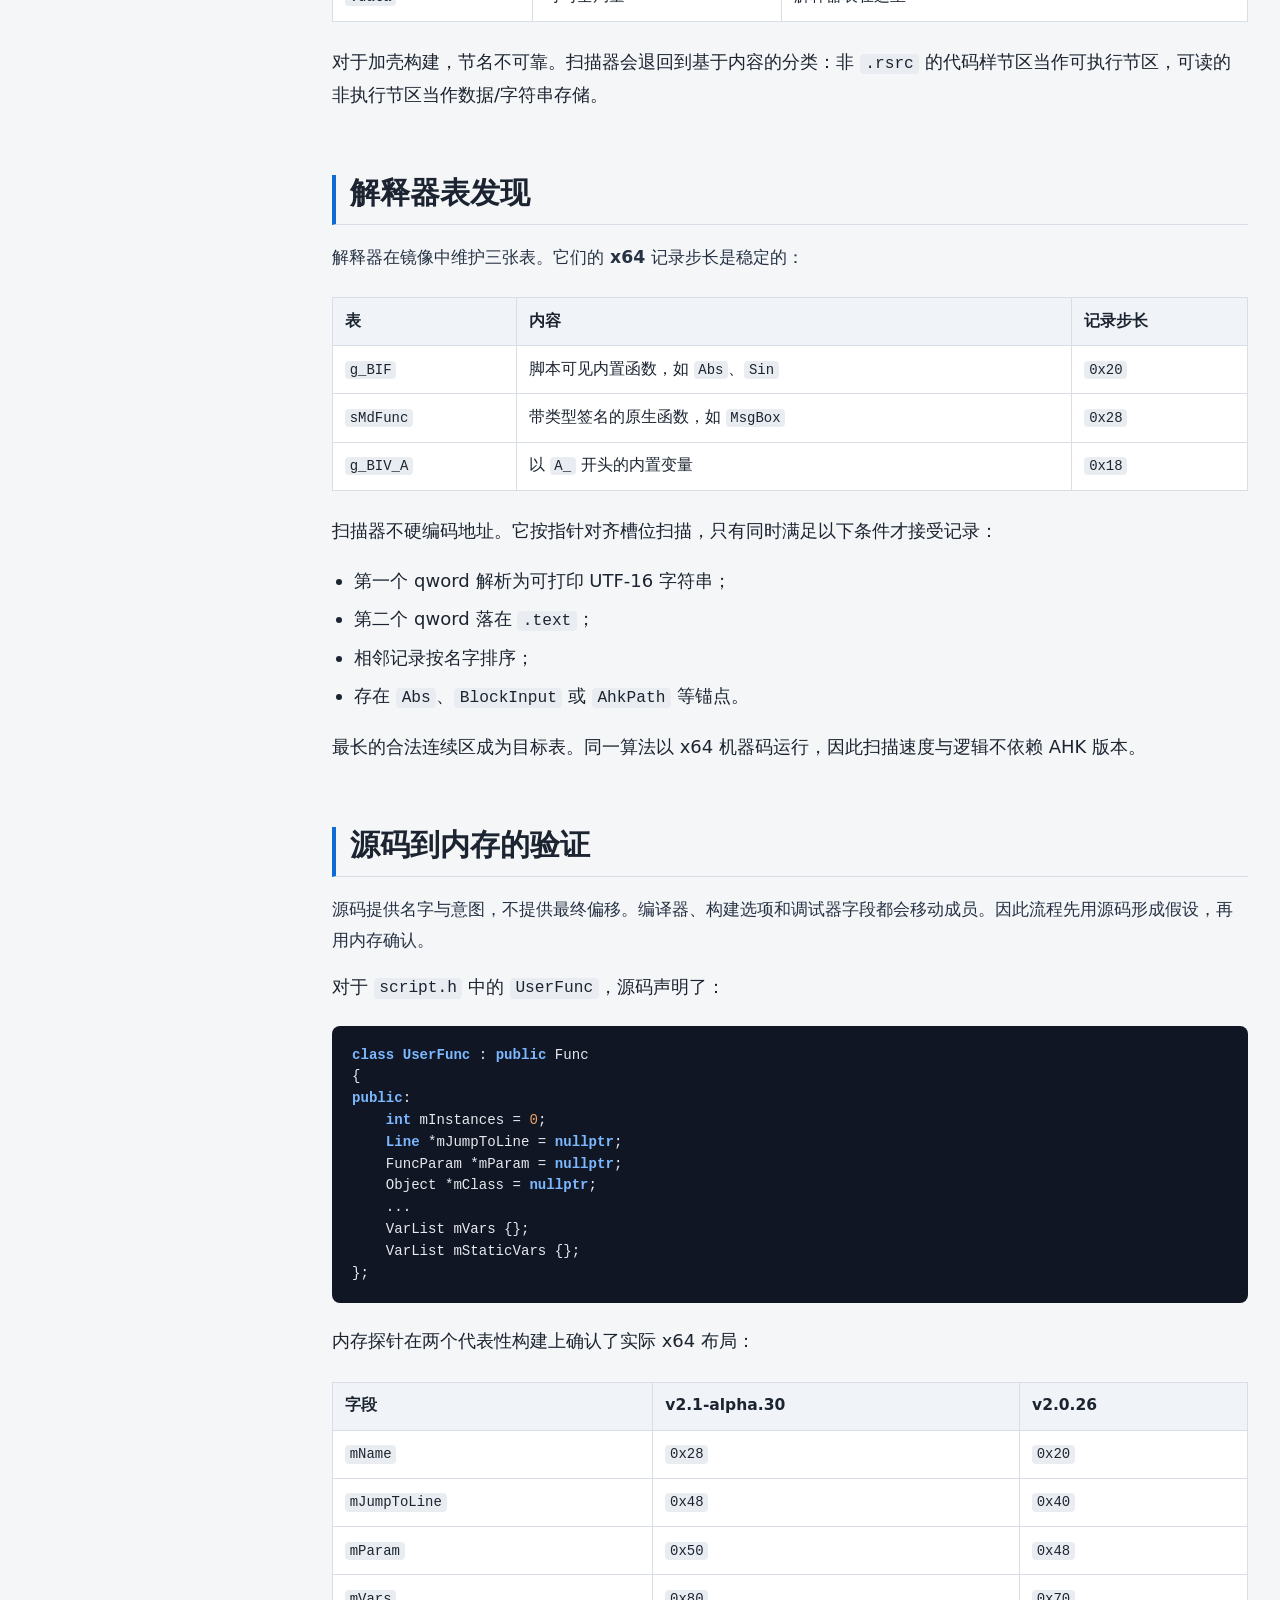
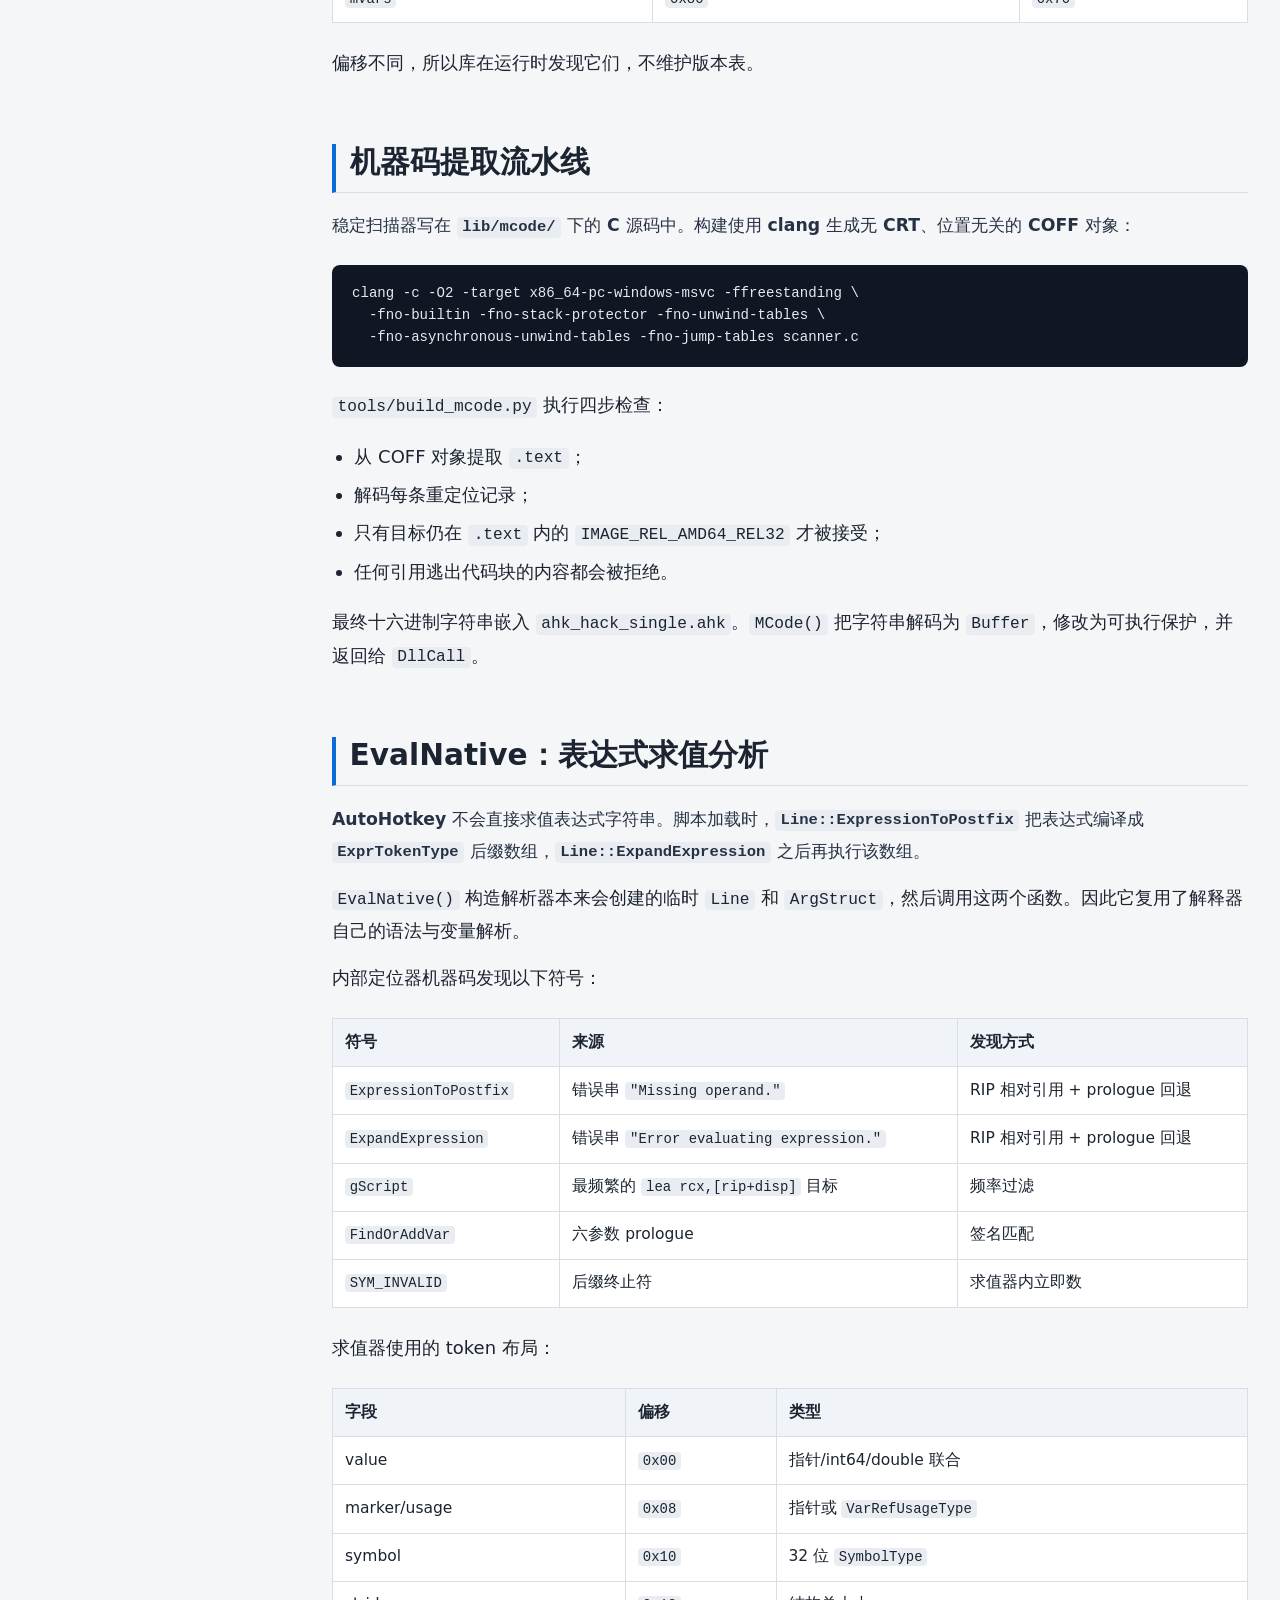
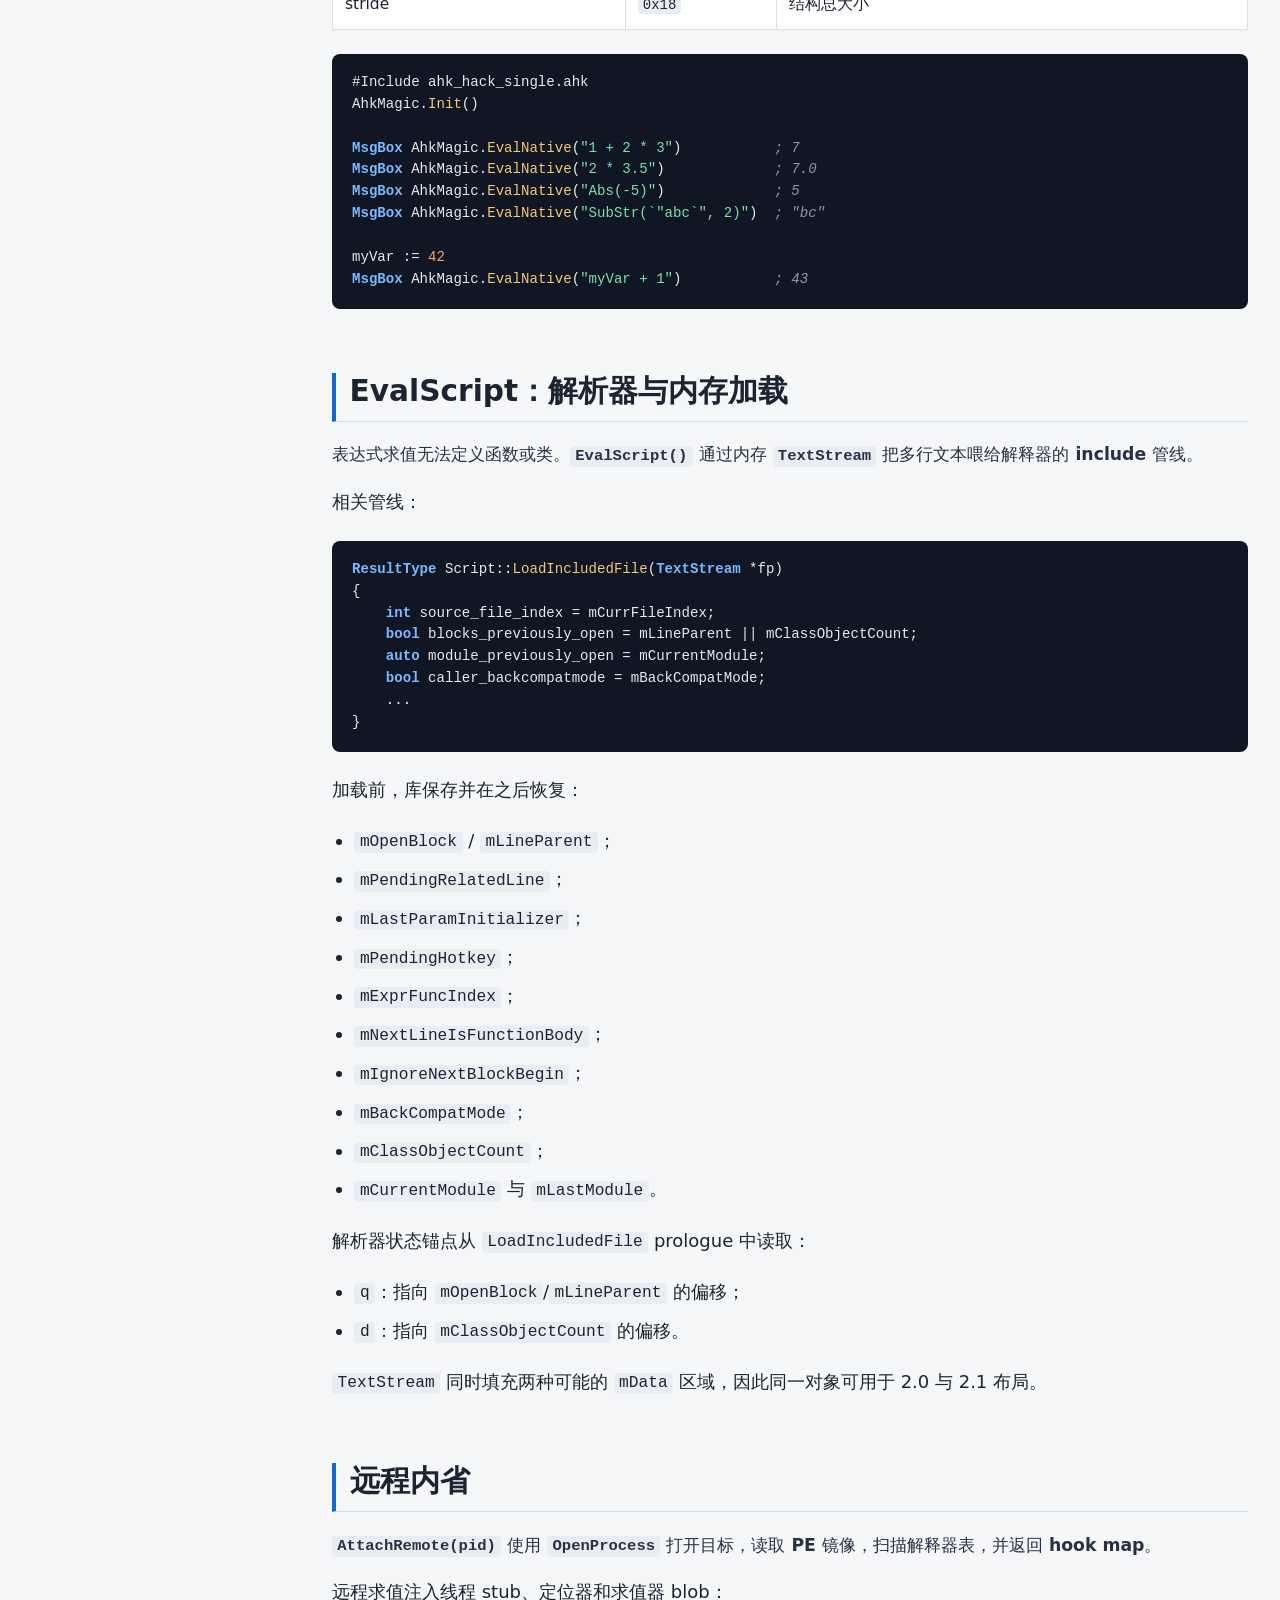
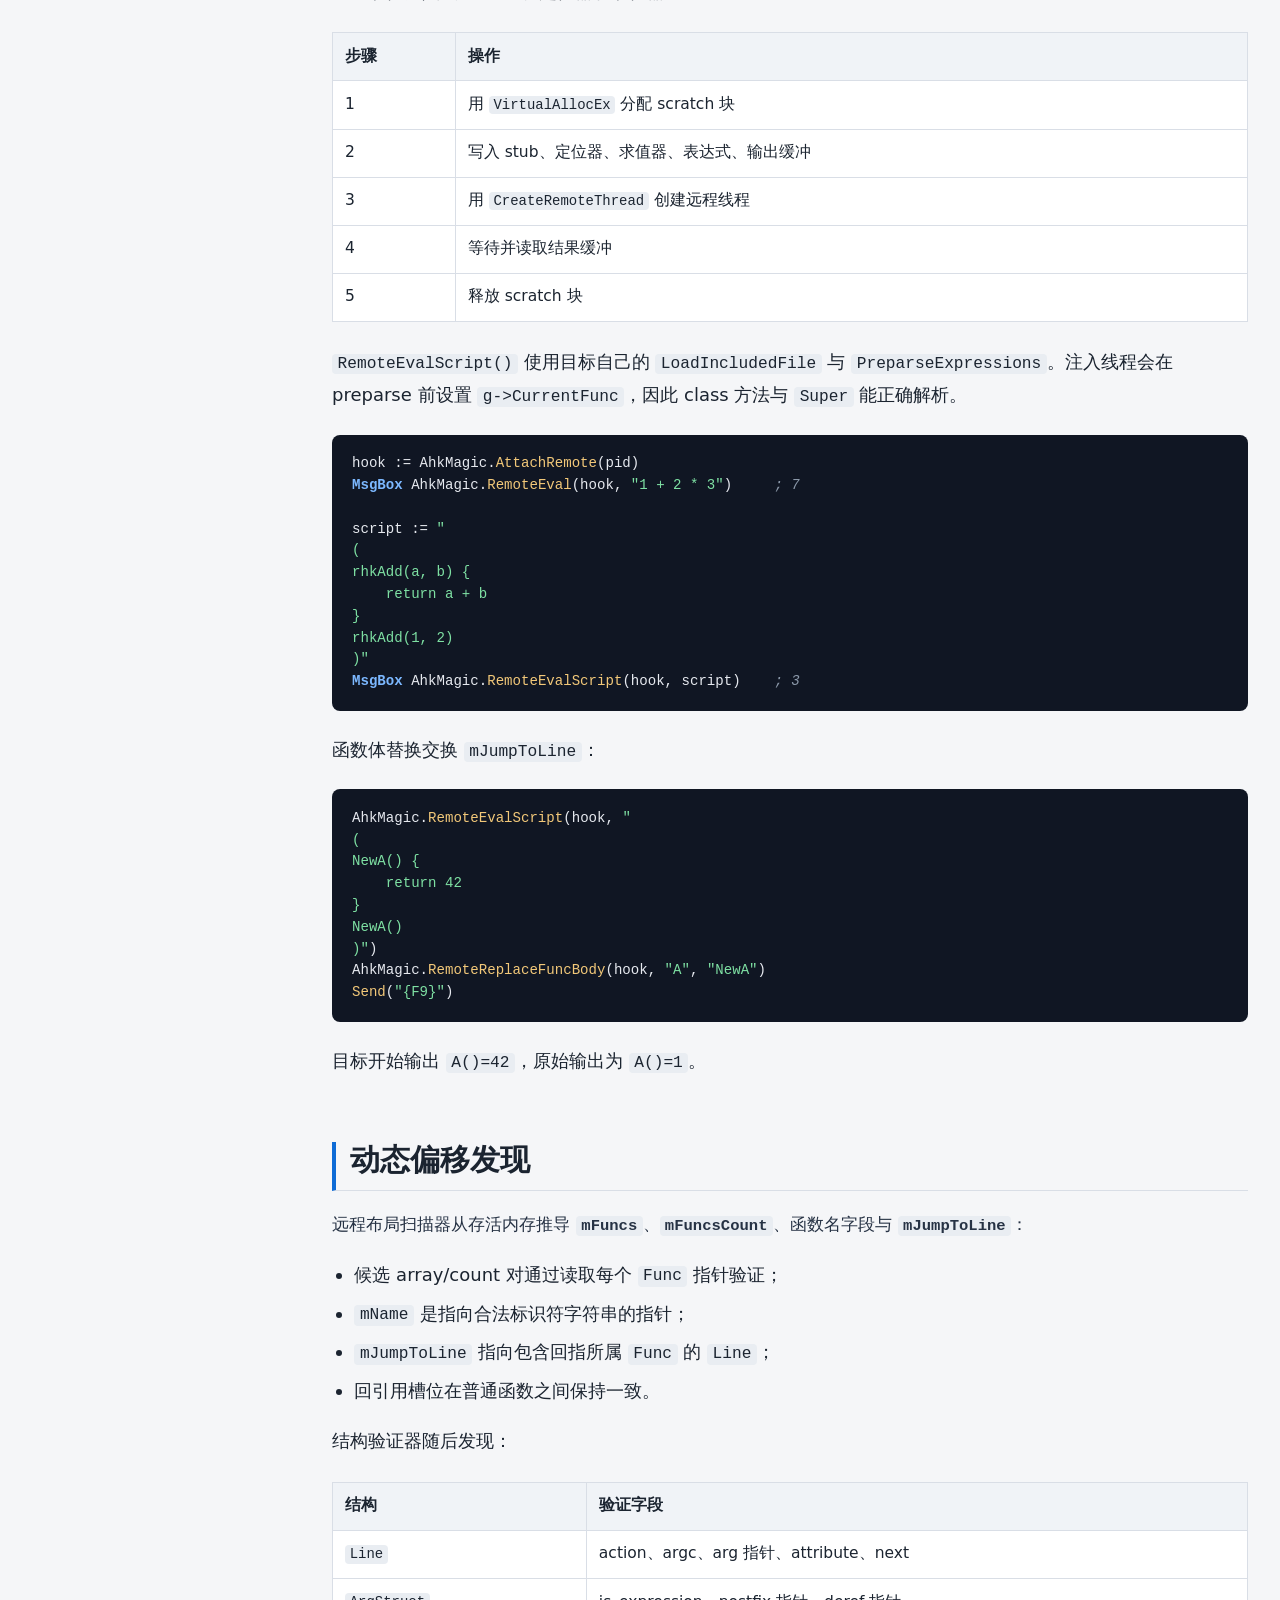
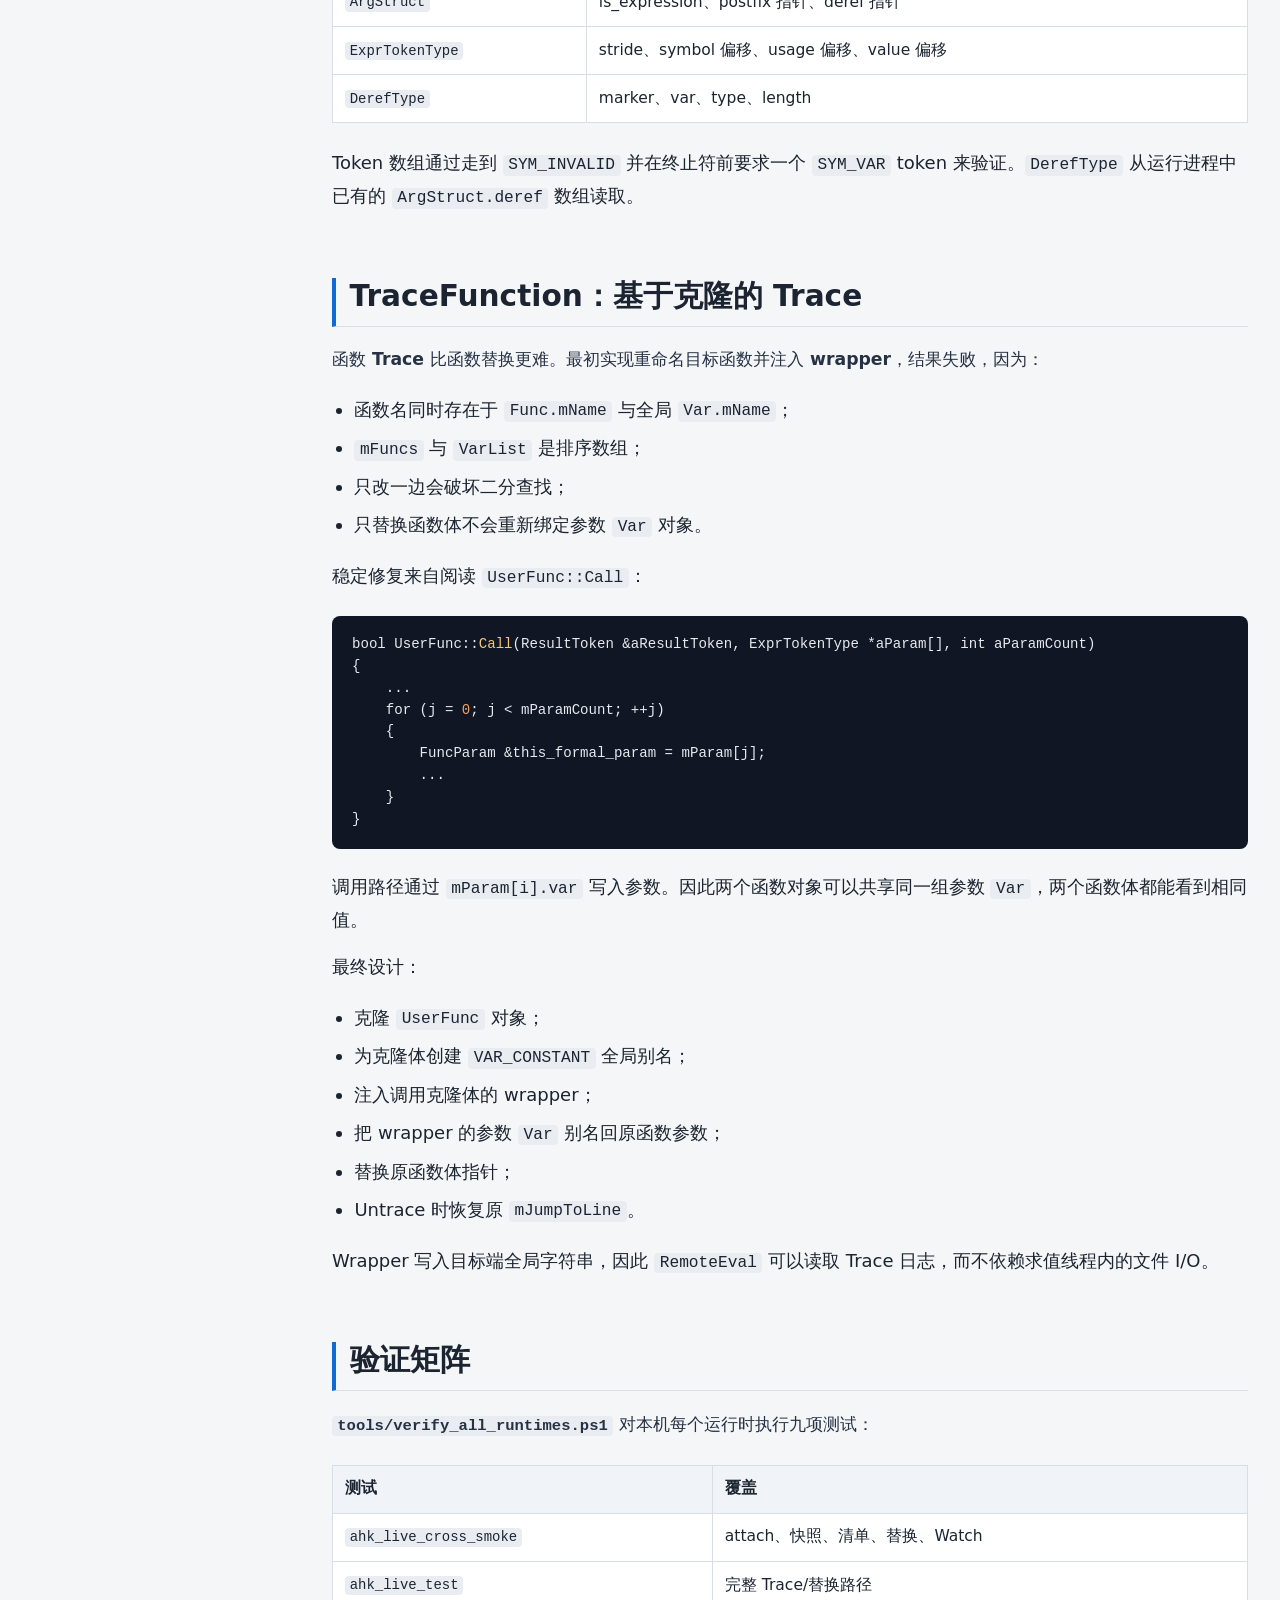
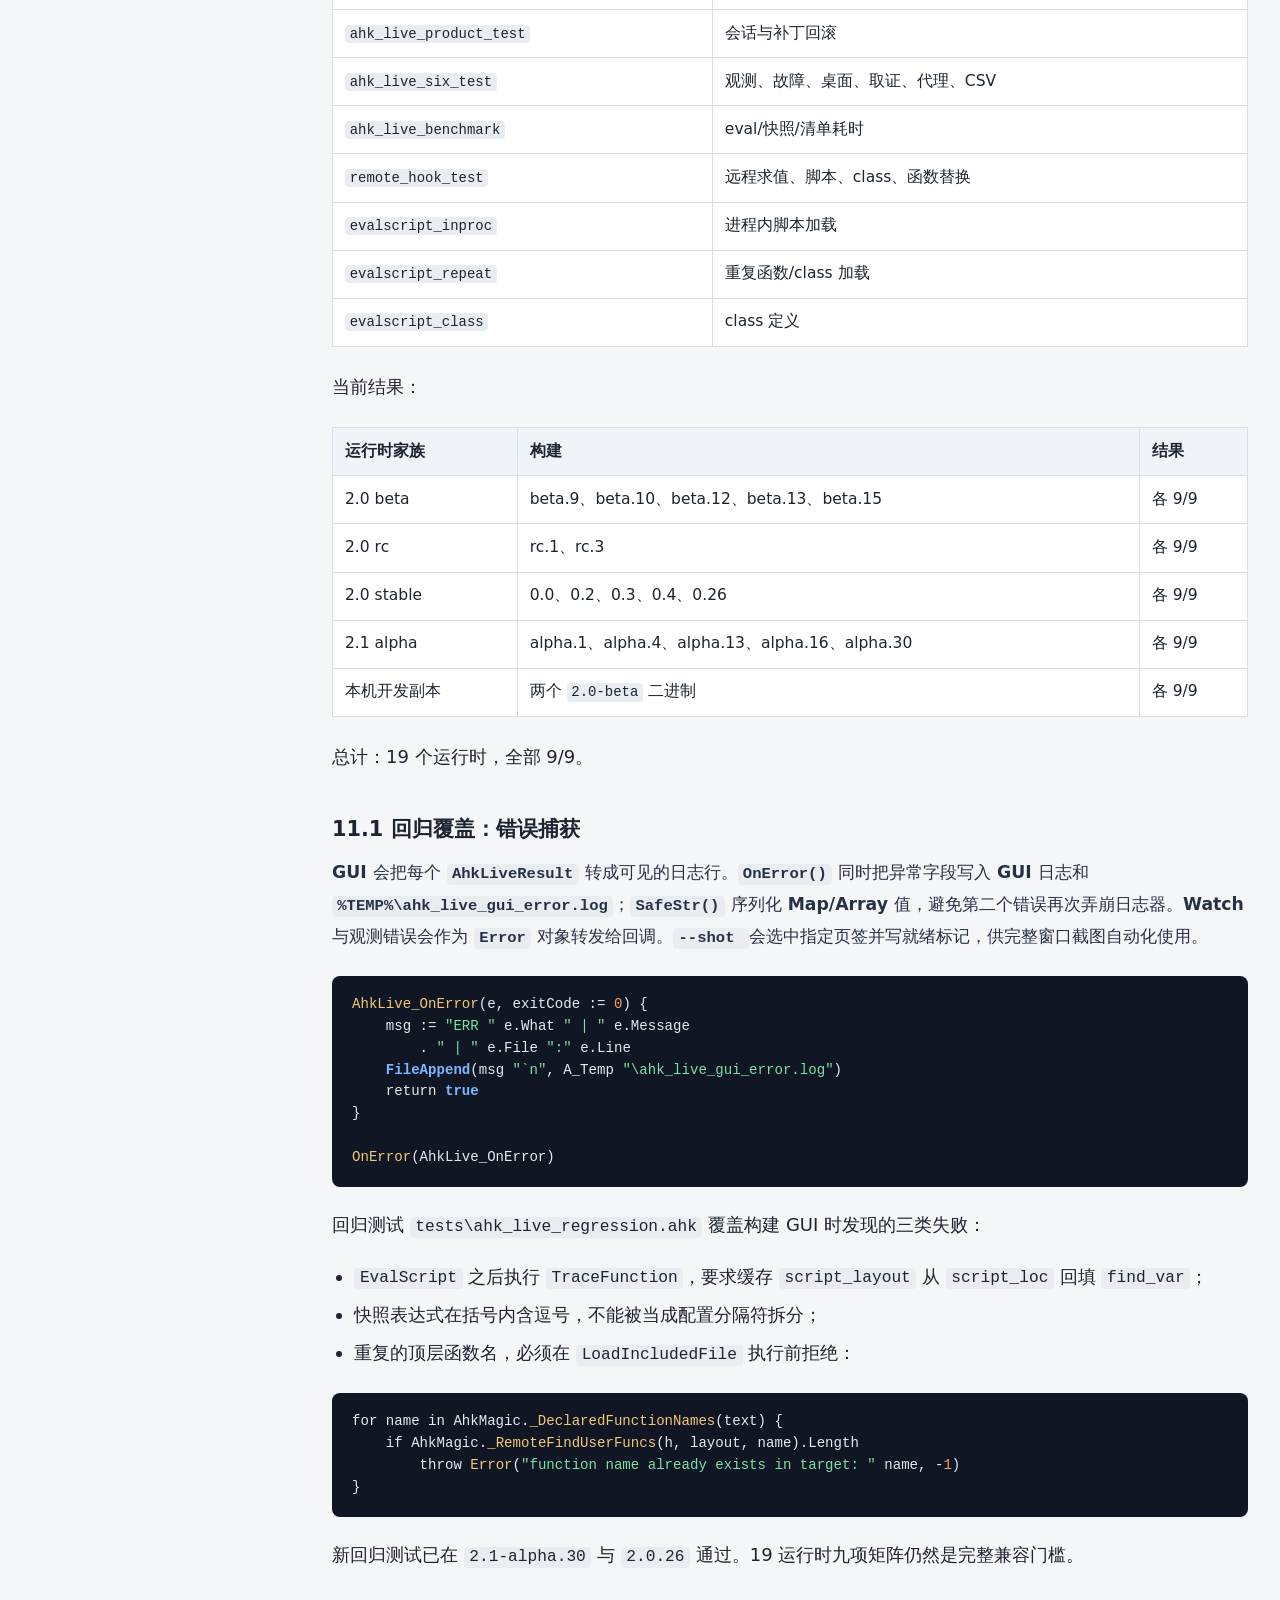
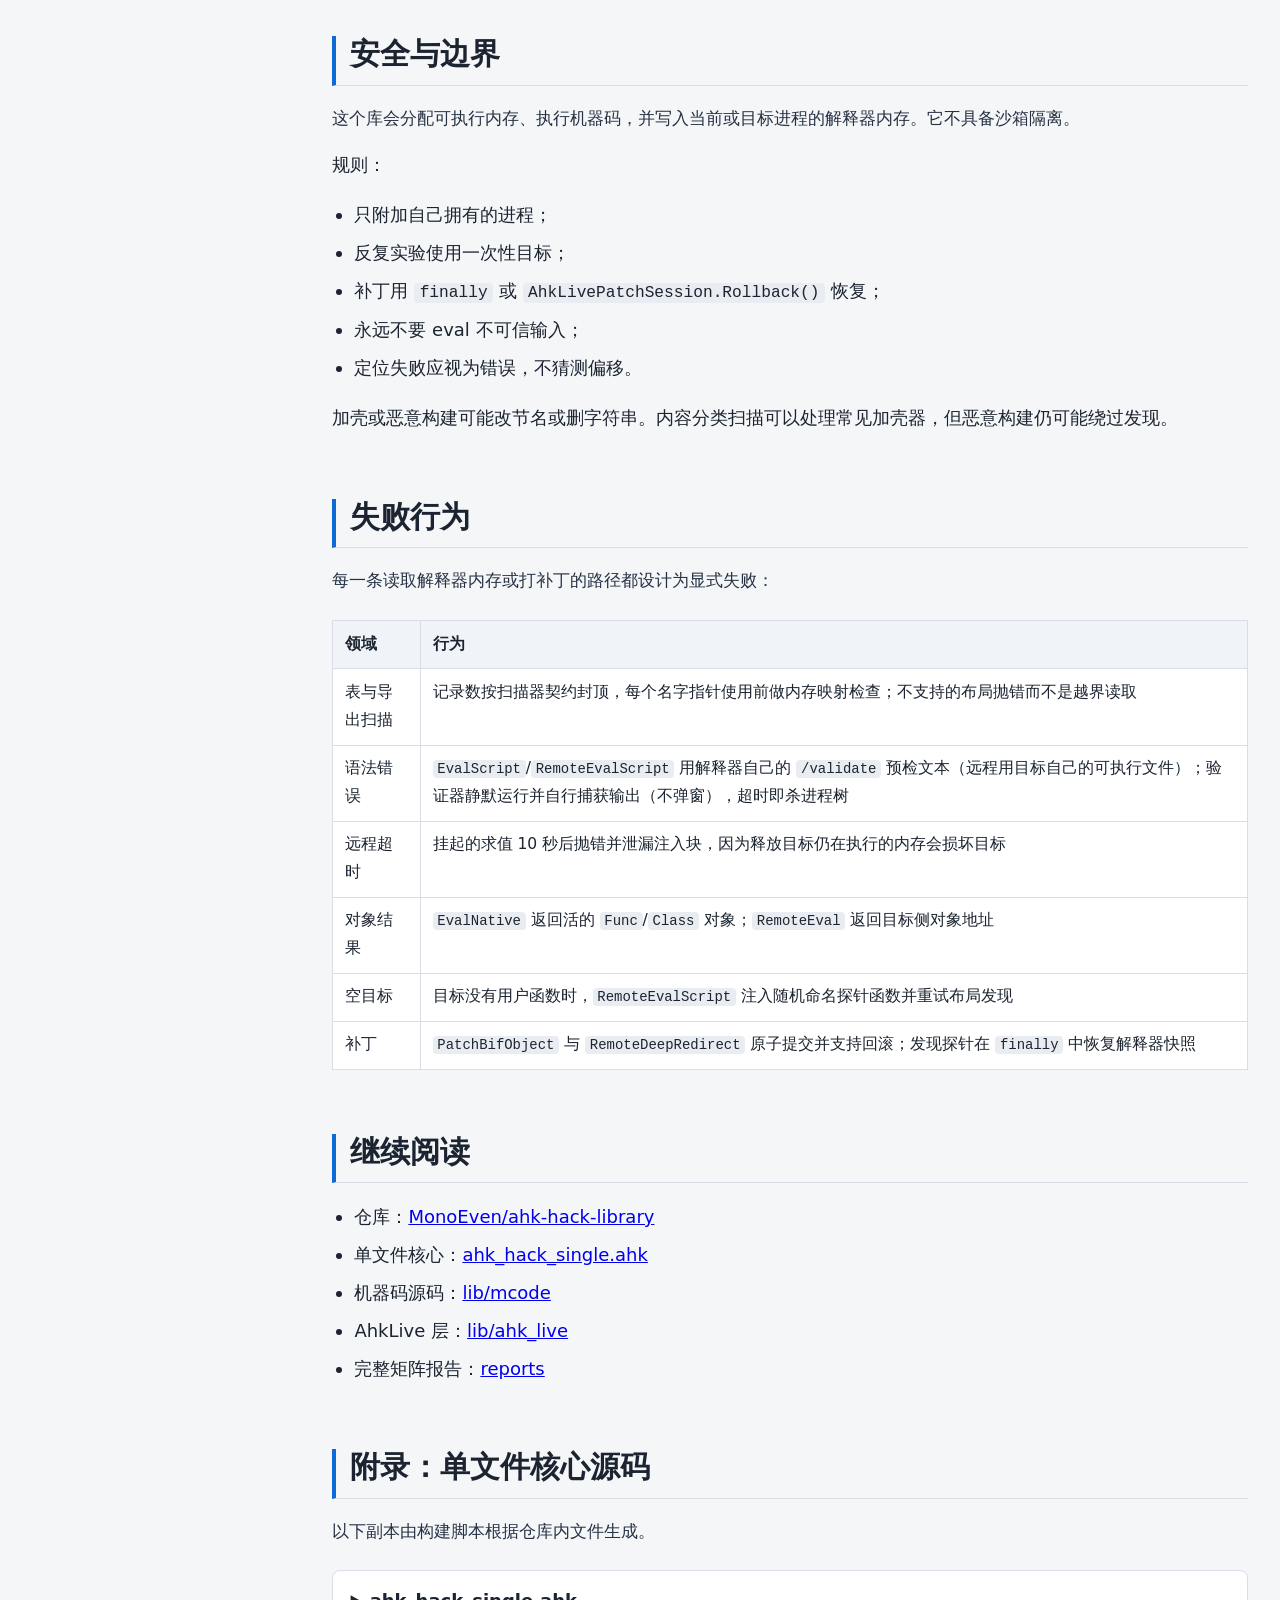
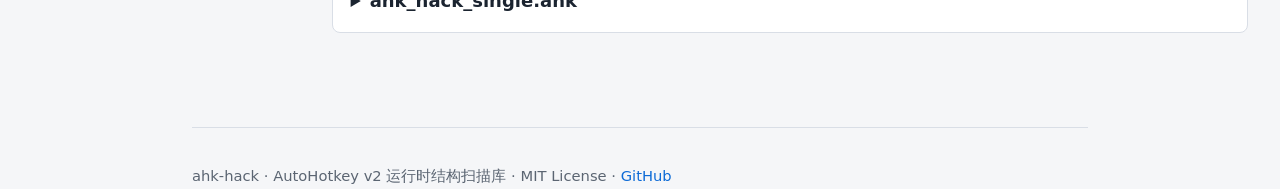
==== commit 4f0a95ba: "Robustness round: full runtime-discovered layouts, clean validation, matrix green - inproc_eval.c: e" ====
--- a/docs/index.zh.html
+++ b/docs/index.zh.html
@@ -5,7 +5,7 @@
   <meta name="viewport" content="width=device-width, initial-scale=1">
   <title>AutoHotkey64.exe 内部 - ahk-hack</title>
   <meta name="description" content="一个 AutoHotkey v2 脚本如何读取正在运行它的解释器、重建嵌入的 x64 机器码、在进程内求值、从内存加载脚本，并对远程 AHK 进程做在线内省。">
-  <link rel="stylesheet" href="style.css?v=4">
+  <link rel="stylesheet" href="style.css?v=5">
 </head>
 <body>
   <div class="progress" aria-hidden="true"></div>
@@ -42,7 +42,8 @@
 <li><a href="#sec-10">TraceFunction：基于克隆的 Trace</a></li>
 <li><a href="#sec-11">验证矩阵</a></li>
 <li><a href="#sec-12">安全与边界</a></li>
-<li><a href="#sec-13">继续阅读</a></li><li><a href="#appendix">附录：单文件核心源码</a></li>
+<li><a href="#sec-13">失败行为</a></li>
+<li><a href="#sec-14">继续阅读</a></li><li><a href="#appendix">附录：单文件核心源码</a></li>
         </ol>
       </nav>
     </aside>
@@ -286,7 +287,11 @@
 </ul>
 <p>加壳或恶意构建可能改节名或删字符串。内容分类扫描可以处理常见加壳器，但恶意构建仍可能绕过发现。</p>
 </section>
-<section id="sec-13"><h2>继续阅读</h2>
+<section id="sec-13"><h2>失败行为</h2>
+<p>每一条读取解释器内存或打补丁的路径都设计为显式失败：</p>
+<table><thead><tr><th>领域</th><th>行为</th></tr></thead><tbody><tr><td>表与导出扫描</td><td>记录数按扫描器契约封顶，每个名字指针使用前做内存映射检查；不支持的布局抛错而不是越界读取</td></tr><tr><td>语法错误</td><td><code>EvalScript</code>/<code>RemoteEvalScript</code> 用解释器自己的 <code>/validate</code> 预检文本（远程用目标自己的可执行文件）；验证器静默运行并自行捕获输出（不弹窗），超时即杀进程树</td></tr><tr><td>远程超时</td><td>挂起的求值 10 秒后抛错并泄漏注入块，因为释放目标仍在执行的内存会损坏目标</td></tr><tr><td>对象结果</td><td><code>EvalNative</code> 返回活的 <code>Func</code>/<code>Class</code> 对象；<code>RemoteEval</code> 返回目标侧对象地址</td></tr><tr><td>空目标</td><td>目标没有用户函数时，<code>RemoteEvalScript</code> 注入随机命名探针函数并重试布局发现</td></tr><tr><td>补丁</td><td><code>PatchBifObject</code> 与 <code>RemoteDeepRedirect</code> 原子提交并支持回滚；发现探针在 <code>finally</code> 中恢复解释器快照</td></tr></tbody></table>
+</section>
+<section id="sec-14"><h2>继续阅读</h2>
 <ul>
 <li>仓库：<a href="https://github.com/MonoEven/ahk-hack-library">MonoEven/ahk-hack-library</a></li>
 <li>单文件核心：<a href="https://raw.githubusercontent.com/MonoEven/ahk-hack-library/master/ahk_hack_single.ahk">ahk_hack_single.ahk</a></li>
@@ -308,9 +313,9 @@
 ; tools/build_mcode.py; it locates g_BIF, sMdFunc and g_BIV_A inside the
 ; running interpreter and copies entry metadata into a caller buffer.
 MC_REMOTE_CALL_STUB_X64 := &quot;564883ec304889ce0f1041284c8b49204c8b4118488b4908488b56100f11442420ff1689463831c04883c4305ec3&quot;
-MC_REMOTE_EVAL_STUB_X64 := &quot;[base64]&quot;
-MC_PE_EXPORT_SCANNER_X64 := &quot;[base64]&quot;
-MC_BIF_SCANNER_X64 := &quot;[base64]&quot;
+MC_REMOTE_EVAL_STUB_X64 := &quot;[base64]&quot;
+MC_PE_EXPORT_SCANNER_X64 := &quot;[base64]&quot;
+MC_BIF_SCANNER_X64 := &quot;[base64]&quot;
 
 
 ; Decode a raw hex machine-code blob and return an executable Buffer.
@@ -343,6 +348,7 @@
     static evalMJumpLineOff := 0
     static evalCurrOff := 0
     static evalStructOffsets := 0
+    static evalLayoutArr := 0
     static evalParserLocated := false
     static evalParser := Map()
     static evalPreparse := 0
@@ -378,6 +384,23 @@
             return
         if A_PtrSize != 8
             throw Error(&quot;this mcode blob is x64 only&quot;, -1)
+        try {
+            AhkMagic._InitTables()
+        } catch as e {
+            ; A half-initialized state would make later calls fail with
+            ; misleading errors; reset so Init can be retried cleanly.
+            AhkMagic.scanner := 0
+            AhkMagic.bif.Clear()
+            AhkMagic.mdfunc.Clear()
+            AhkMagic.biv.Clear()
+            throw e
+        }
+    }
+
+    ; Parse the scanner output into bif/mdfunc/biv maps.  The scanner copies
+    ; at most 512/512/256 entries into the 64 KiB output buffer; larger
+    ; tables are an explicit unsupported-layout error, never a silent read.
+    static _InitTables() {
         AhkMagic.scanner := MCode(MC_BIF_SCANNER_X64)
         AhkMagic.moduleBase := DllCall(&quot;GetModuleHandle&quot;, &quot;Str&quot;, A_AhkPath, &quot;Ptr&quot;)
         if !AhkMagic.moduleBase
@@ -398,6 +421,21 @@
         AhkMagic.bivCount := NumGet(out, 56, &quot;Int64&quot;)
         AhkMagic.bivStride := NumGet(out, 64, &quot;Int64&quot;)
 
+        ; The copy loops below run on raw pointer arithmetic without any
+        ; buffer object, so validate every count and stride BEFORE looping.
+        if AhkMagic.bifCount &lt; 1 or AhkMagic.bifCount &gt; 512
+            throw Error(&quot;g_BIF table count out of scanner contract: &quot;
+                . AhkMagic.bifCount, -1)
+        if AhkMagic.mdfuncCount &lt; 1 or AhkMagic.mdfuncCount &gt; 512
+            throw Error(&quot;sMdFunc table count out of scanner contract: &quot;
+                . AhkMagic.mdfuncCount, -1)
+        if AhkMagic.bivCount &lt; 1 or AhkMagic.bivCount &gt; 256
+            throw Error(&quot;g_BIV_A table count out of scanner contract: &quot;
+                . AhkMagic.bivCount, -1)
+        if AhkMagic.bifStride != 0x20 or AhkMagic.mdfuncStride != 0x28
+            or AhkMagic.bivStride != 0x18
+            throw Error(&quot;unexpected interpreter table strides&quot;, -1)
+
         bifBase := 80
         bifStride := 32
         loop AhkMagic.bifCount {
@@ -407,7 +445,9 @@
             min := NumGet(p, 16, &quot;UInt&quot;)
             max := NumGet(p, 20, &quot;UInt&quot;)
             fid := NumGet(p, 24, &quot;UInt&quot;)
-            name := StrGet(namePtr, &quot;UTF-16&quot;)
+            if !AhkMagic._Readable(namePtr, 8)
+                throw Error(&quot;g_BIF entry &quot; A_Index &quot; has an invalid name pointer&quot;, -1)
+            name := StrGet(namePtr, 256, &quot;UTF-16&quot;)
             AhkMagic.bif[name] := Map(
                 &quot;index&quot;, A_Index - 1,
                 &quot;rva&quot;, fnPtr - AhkMagic.moduleBase,
@@ -424,7 +464,9 @@
             namePtr := NumGet(p, 0, &quot;Ptr&quot;)
             fnPtr := NumGet(p, 8, &quot;Ptr&quot;)
             retType := NumGet(p, 16, &quot;UChar&quot;)
-            name := StrGet(namePtr, &quot;UTF-16&quot;)
+            if !AhkMagic._Readable(namePtr, 8)
+                throw Error(&quot;sMdFunc entry &quot; A_Index &quot; has an invalid name pointer&quot;, -1)
+            name := StrGet(namePtr, 256, &quot;UTF-16&quot;)
             AhkMagic.mdfunc[name] := Map(
                 &quot;index&quot;, A_Index - 1,
                 &quot;rva&quot;, fnPtr - AhkMagic.moduleBase,
@@ -439,13 +481,38 @@
             namePtr := NumGet(p, 0, &quot;Ptr&quot;)
             getter := NumGet(p, 8, &quot;Ptr&quot;)
             setter := NumGet(p, 16, &quot;Ptr&quot;)
-            name := StrGet(namePtr, &quot;UTF-16&quot;)
+            if !AhkMagic._Readable(namePtr, 8)
+                throw Error(&quot;g_BIV_A entry &quot; A_Index &quot; has an invalid name pointer&quot;, -1)
+            name := StrGet(namePtr, 256, &quot;UTF-16&quot;)
             AhkMagic.biv[name] := Map(
                 &quot;index&quot;, A_Index - 1,
                 &quot;getter_rva&quot;, getter ? getter - AhkMagic.moduleBase : 0,
                 &quot;setter_rva&quot;, setter ? setter - AhkMagic.moduleBase : 0
             )
         }
+    }
+
+    ; True when [ptr, ptr+size) falls inside committed readable memory.
+    ; Used before dereferencing pointers that come from scanned tables.
+    static _Readable(ptr, size) {
+        if !ptr or ptr &gt;= 0x7FFFFFFFFFFF
+            return false
+        mbi := Buffer(48)
+        if !DllCall(&quot;VirtualQuery&quot;, &quot;Ptr&quot;, ptr, &quot;Ptr&quot;, mbi.Ptr, &quot;UPtr&quot;, 48)
+            return false
+        state := NumGet(mbi, 32, &quot;UInt&quot;)
+        protect := NumGet(mbi, 36, &quot;UInt&quot;)
+        if state != 0x1000 ; MEM_COMMIT
+            return false
+        if protect &amp; 0x100 ; PAGE_GUARD
+            return false
+        readable := (protect &amp; 0x02) or (protect &amp; 0x04) or (protect &amp; 0x08)
+            or (protect &amp; 0x20) or (protect &amp; 0x40) or (protect &amp; 0x80)
+        if !readable
+            return false
+        regionBase := NumGet(mbi, 0, &quot;Ptr&quot;)
+        regionSize := NumGet(mbi, 24, &quot;Ptr&quot;)
+        return ptr &gt;= regionBase and ptr + size &lt;= regionBase + regionSize
     }
 
     static BifRva(name) {
@@ -507,13 +574,20 @@
         off := AhkMagic._FindBifPtrOffset(rawPtr, oldAddr)
         if off &lt; 0
             throw Error(&quot;could not locate mBIF in function object for &quot; fnName)
-        NumPut(&quot;Ptr&quot;, newAddr, rawPtr, off)
-        ; Keep future table lookups consistent with the deep patch.
-        AhkMagic.PatchBif(fnName, newName)
+        ; Patch the table first, then the object.  If the object write ever
+        ; fails the table patch is rolled back, so callers never observe a
+        ; half-patched state.
+        old := AhkMagic.PatchBif(fnName, newName)
+        try
+            NumPut(&quot;Ptr&quot;, newAddr, rawPtr, off)
+        catch as e {
+            AhkMagic.RestoreBif(fnName, old)
+            throw e
+        }
         return Map(
             &quot;fnName&quot;, fnName,
             &quot;newName&quot;, newName,
-            &quot;oldPtr&quot;, oldAddr,
+            &quot;oldPtr&quot;, old,
             &quot;offset&quot;, off
         )
     }
@@ -547,6 +621,8 @@
 
     ; General PE export-table scanner (works for any loaded DLL/EXE module).
     static ScanExports(moduleBase) {
+        if !(moduleBase is Integer) or !moduleBase
+            throw TypeError(&quot;moduleBase must be a nonzero module address&quot;, -1)
         if !AhkMagic.exportScanner
             AhkMagic.exportScanner := MCode(MC_PE_EXPORT_SCANNER_X64)
         out := Buffer(100 * 1024)
@@ -559,13 +635,18 @@
         if rc != 0
             throw Error(&quot;AhkScanExports failed with rc=&quot; rc)
         count := NumGet(out, 8, &quot;Int64&quot;)
+        ; The scanner writes at most 4096 entries into the 100 KiB buffer.
+        if count &lt; 0 or count &gt; 4096
+            throw Error(&quot;export count out of scanner contract: &quot; count, -1)
         result := Map()
         loop count {
             p := out.Ptr + 24 + (A_Index - 1) * 24
             namePtr := NumGet(p, 0, &quot;Ptr&quot;)
             fnRva := NumGet(p, 8, &quot;Int64&quot;)
             ordinal := NumGet(p, 16, &quot;UInt&quot;)
-            result[StrGet(namePtr, &quot;UTF-8&quot;)] := Map(
+            if !AhkMagic._Readable(namePtr, 8)
+                throw Error(&quot;export entry &quot; A_Index &quot; has an invalid name pointer&quot;, -1)
+            result[StrGet(namePtr, 1024, &quot;UTF-8&quot;)] := Map(
                 &quot;rva&quot;, fnRva,
                 &quot;ordinal&quot;, ordinal
             )
@@ -1077,6 +1158,149 @@
         if !AhkMagic.evalStructOffsets
             AhkMagic._DiscoverEvalLayout()
         return AhkMagic.evalStructOffsets
+    }
+
+    ; Assemble the 21-slot layout array consumed by the eval machine-code
+    ; blob.  Every slot comes from runtime discovery; slots with no
+    ; discovered equivalent are derived from a discovered anchor and
+    ; validated by _ArgShapeInProc/_RemoteArgShape.
+    static _BuildEvalLayout(structOffsets, shape) {
+        layout := Buffer(21 * 8, 0)
+        put := (slot, val) =&gt; NumPut(&quot;UInt64&quot;, val, layout, slot * 8)
+        put(0, structOffsets[&quot;line_action&quot;])
+        put(1, structOffsets[&quot;line_argc&quot;])
+        put(2, 0)  ; line number: never written, purely cosmetic in errors
+        put(3, structOffsets[&quot;line_arg&quot;])
+        put(4, shape[&quot;type&quot;])
+        put(5, structOffsets[&quot;arg_expression&quot;])
+        put(6, shape[&quot;len&quot;])
+        put(7, shape[&quot;text&quot;])
+        put(8, shape[&quot;deref&quot;])
+        put(9, structOffsets[&quot;arg_postfix&quot;])
+        put(10, shape[&quot;max_stack&quot;])
+        put(11, shape[&quot;max_alloc&quot;])
+        put(12, structOffsets[&quot;token_value&quot;])
+        put(13, structOffsets[&quot;token_symbol&quot;])
+        put(14, structOffsets[&quot;token_stride&quot;])
+        put(15, structOffsets[&quot;token_usage&quot;])
+        put(16, structOffsets[&quot;deref_marker&quot;])
+        put(17, structOffsets[&quot;deref_var&quot;])
+        put(18, structOffsets[&quot;deref_type&quot;])
+        put(19, structOffsets[&quot;deref_len&quot;])
+        put(20, Max(24, structOffsets[&quot;deref_len&quot;] + 4
+            , structOffsets[&quot;deref_marker&quot;] + 8
+            , structOffsets[&quot;deref_var&quot;] + 8))
+        return layout
+    }
+
+    ; Fallback layout for remote evaluation when the target layout has not
+    ; been discovered yet.  The blob validates the assumed token layout
+    ; before its first write and reports status 9 on a mismatch, so these
+    ; defaults can never corrupt a target with a different layout.
+    static _DefaultEvalLayout() {
+        layout := Buffer(21 * 8, 0)
+        vals := [0, 1, 0, 8, 0, 1, 4, 8, 16, 24, 32, 36
+            , 0, 16, 24, 8, 0, 8, 16, 20, 24]
+        loop 21
+            NumPut(&quot;UInt64&quot;, vals[A_Index], layout, (A_Index - 1) * 8)
+        return layout
+    }
+
+    ; Derive the ArgStruct fields from the discovered arg_postfix anchor and
+    ; validate them against the live arg.  text=postfix-16, len=postfix-12,
+    ; deref=postfix-8, type=isExpr-1, max_stack/max_alloc=postfix+8/+12.
+    ; Every derived field must be self-consistent on the live arg or
+    ; discovery fails loudly.
+    static _ArgShapeInProc(argPtr, postfixOff, isexprOff) {
+        typeOff := isexprOff - 1
+        if typeOff &lt; 0 or NumGet(argPtr, typeOff, &quot;UChar&quot;) != 0
+            throw Error(&quot;arg type field validation failed&quot;, -1)
+        textOff := postfixOff - 16
+        lenOff := postfixOff - 20
+        derefOff := postfixOff - 8
+        if textOff &lt; 0 or lenOff &lt; 0 or derefOff &lt; 0
+            throw Error(&quot;arg field derivation out of range&quot;, -1)
+        textPtr := NumGet(argPtr, textOff, &quot;Ptr&quot;)
+        if !AhkMagic._Readable(textPtr, 8)
+            throw Error(&quot;arg text pointer unreadable&quot;, -1)
+        alen := NumGet(argPtr, lenOff, &quot;UInt&quot;)
+        if alen = 0 or alen &gt; 4096
+            throw Error(&quot;arg length field implausible: &quot; alen, -1)
+        if StrLen(StrGet(textPtr, alen, &quot;UTF-16&quot;)) != alen
+            throw Error(&quot;arg text/length mismatch&quot;, -1)
+        dref := NumGet(argPtr, derefOff, &quot;Ptr&quot;)
+        if dref and !AhkMagic._Readable(dref, 24)
+            throw Error(&quot;arg deref pointer unreadable&quot;, -1)
+        return Map(
+            &quot;type&quot;, typeOff,
+            &quot;len&quot;, lenOff,
+            &quot;text&quot;, textOff,
+            &quot;deref&quot;, derefOff,
+            &quot;max_stack&quot;, postfixOff + 8,
+            &quot;max_alloc&quot;, postfixOff + 12)
+    }
+
+    ; Remote mirror of _ArgShapeInProc: find a live expression arg among the
+    ; discovered functions and validate the derived field offsets by content.
+    static _RemoteArgShape(h, layout, s) {
+        for q in layout[&quot;funcs&quot;] {
+            try
+                jump := AhkMagic._RPtr(h, q + layout[&quot;mjump_line_off&quot;])
+            catch
+                continue
+            if !jump
+                continue
+            try
+                argc := NumGet(AhkMagic._RemoteRead(h, jump + s[&quot;line_argc&quot;], 1)
+                    , 0, &quot;UChar&quot;)
+            catch
+                continue
+            if !argc
+                continue
+            try
+                argPtr := AhkMagic._RPtr(h, jump + s[&quot;line_arg&quot;])
+            catch
+                continue
+            try
+                postfix := AhkMagic._RPtr(h, argPtr + s[&quot;arg_postfix&quot;])
+            catch
+                continue
+            if !postfix
+                continue
+            try {
+                typeOff := s[&quot;arg_expression&quot;] - 1
+                if typeOff &lt; 0
+                    continue
+                if NumGet(AhkMagic._RemoteRead(h, argPtr + typeOff, 1)
+                    , 0, &quot;UChar&quot;) != 0
+                    continue
+                textOff := s[&quot;arg_postfix&quot;] - 16
+                lenOff := s[&quot;arg_postfix&quot;] - 20
+                derefOff := s[&quot;arg_postfix&quot;] - 8
+                if textOff &lt; 0 or lenOff &lt; 0 or derefOff &lt; 0
+                    continue
+                textPtr := AhkMagic._RPtr(h, argPtr + textOff)
+                alen := NumGet(AhkMagic._RemoteRead(h, argPtr + lenOff, 4)
+                    , 0, &quot;UInt&quot;)
+                if alen = 0 or alen &gt; 4096
+                    continue
+                if StrLen(AhkMagic._RemoteReadString(h, textPtr, alen))
+                    != alen
+                    continue
+                dref := AhkMagic._RPtr(h, argPtr + derefOff)
+                if dref
+                    AhkMagic._RemoteRead(h, dref, 24)
+                return Map(
+                    &quot;type&quot;, typeOff,
+                    &quot;len&quot;, lenOff,
+                    &quot;text&quot;, textOff,
+                    &quot;deref&quot;, derefOff,
+                    &quot;max_stack&quot;, s[&quot;arg_postfix&quot;] + 8,
+                    &quot;max_alloc&quot;, s[&quot;arg_postfix&quot;] + 12)
+            } catch
+                continue
+        }
+        throw Error(&quot;remote arg shape not found&quot;, -1)
     }
 
     static _DiscoverCurrOff() {
@@ -1132,117 +1356,165 @@
         DllCall(&quot;RtlMoveMemory&quot;, &quot;Ptr&quot;, snap.Ptr, &quot;Ptr&quot;, gScript, &quot;UPtr&quot;, 0x200)
         oldSrcCount := AhkMagic.evalSrcCount ? NumGet(AhkMagic.evalSrcCount, &quot;Int&quot;) : 0
 
-        probe := &quot;
-(
-ahkHackLayoutProbe() {
-    return A_Args.Length + 1
-}
-)&quot;
-        AhkMagic._LoadScriptMemory(probe)
-
-        countOff := 0
-        loop 0x200 // 4 {
-            off := (A_Index - 1) * 4
-            before := NumGet(snap, off, &quot;Int&quot;)
-            after := NumGet(gScript, off, &quot;Int&quot;)
-            if after = before + 1 and before &gt;= 0 and after &gt; 0 {
-                countOff := off
-                break
-            }
-        }
-        if !countOff
-            throw Error(&quot;mFuncsCount offset not found&quot;)
-        oldCount := NumGet(snap, countOff, &quot;Int&quot;)
-
-        funcsOff := 0
-        loop 0x200 // 8 {
-            off := (A_Index - 1) * 8
-            p := NumGet(gScript, off, &quot;Ptr&quot;)
-            if p &gt; 0x10000 and p &lt; 0x7fffffffffff
-                and !DllCall(&quot;IsBadReadPtr&quot;, &quot;Ptr&quot;, p, &quot;UPtr&quot;, 0x100) {
+        ; The probe function name is randomized so it can never collide with
+        ; a function the host script already defines.
+        probeName := &quot;ahkHackLayoutProbe&quot; Format(&quot;{:x}&quot;, A_TickCount)
+        probe := probeName &quot;() {`n    return A_Args.Length + 1`n}`n&quot;
+
+        ; The probe really loads a function and mutates interpreter state.
+        ; Every failure below must restore the snapshot, otherwise the host
+        ; interpreter is left with a stray function, a cleared g-&gt;curr and a
+        ; modified source count.
+        try {
+            AhkMagic._LoadScriptMemory(probe)
+
+            countOff := 0
+            loop 0x200 // 4 {
+                off := (A_Index - 1) * 4
+                before := NumGet(snap, off, &quot;Int&quot;)
+                after := NumGet(gScript, off, &quot;Int&quot;)
+                if after = before + 1 and before &gt;= 0 and after &gt; 0 {
+                    countOff := off
+                    break
+                }
+            }
+            if !countOff
+                throw Error(&quot;probe load did not register a function: &quot;
+                    . &quot;TextStream layout validation failed (mFuncsCount &quot;
+                    . &quot;offset not found after rc=1 load)&quot;, -1)
+            oldCount := NumGet(snap, countOff, &quot;Int&quot;)
+
+            funcsOff := 0
+            loop 0x200 // 8 {
+                off := (A_Index - 1) * 8
+                ; gScript[0] is the variable array on every known build, and
+                ; funcsOff=0 is also the &quot;not found&quot; sentinel below, so it
+                ; must never participate in the match.
+                if off = 0
+                    continue
+                p := NumGet(gScript, off, &quot;Ptr&quot;)
+                if !(p &gt; 0x10000 and p &lt; 0x7fffffffffff)
+                    continue
+                if DllCall(&quot;IsBadReadPtr&quot;, &quot;Ptr&quot;, p, &quot;UPtr&quot;, 0x100)
+                    continue
                 newFunc := NumGet(p, oldCount * 8, &quot;Ptr&quot;)
-                if newFunc &gt; 0x10000 and newFunc &lt; 0x7fffffffffff {
+                ; The new entry plus its two predecessors must all look like
+                ; 8-aligned objects: unrelated heap garbage adjacent to other
+                ; arrays must not impersonate mFuncs.
+                ok := newFunc &gt; 0x10000 and newFunc &lt; 0x7fffffffffff
+                    and Mod(newFunc, 8) = 0
+                if ok and oldCount &gt;= 2 {
+                    prev := NumGet(p, (oldCount - 1) * 8, &quot;Ptr&quot;)
+                    prev2 := NumGet(p, (oldCount - 2) * 8, &quot;Ptr&quot;)
+                    ok := prev &gt; 0x10000 and prev &lt; 0x7fffffffffff
+                        and Mod(prev, 8) = 0
+                        and prev2 &gt; 0x10000 and prev2 &lt; 0x7fffffffffff
+                        and Mod(prev2, 8) = 0
+                }
+                if ok {
                     funcsOff := off
                     break
                 }
             }
-        }
-        if !funcsOff
-            throw Error(&quot;mFuncs offset not found&quot;)
-
-        lastOff := -1
-        loop 0x200 // 8 {
-            off := (A_Index - 1) * 8
-            if off = funcsOff
-                continue
-            before := NumGet(snap, off, &quot;Ptr&quot;)
-            after := NumGet(gScript, off, &quot;Ptr&quot;)
-            if before != after and after &gt; 0x10000 {
-                lastOff := off
-                break
-            }
-        }
-        if lastOff &lt; 0 {
-            detail := &quot;count=&quot; countOff &quot; funcs=&quot; funcsOff
+            if !funcsOff
+                throw Error(&quot;mFuncs offset not found&quot;)
+
+            lastOff := -1
             loop 0x200 // 8 {
                 off := (A_Index - 1) * 8
-                b := NumGet(snap, off, &quot;Ptr&quot;)
-                a := NumGet(gScript, off, &quot;Ptr&quot;)
-                if b != a
-                    detail .= &quot; @&quot; Format(&quot;{:X}&quot;, off) &quot; &quot; b &quot;-&gt;&quot; a
-                        . &quot; bad=&quot; DllCall(&quot;IsBadReadPtr&quot;, &quot;Ptr&quot;, a, &quot;UPtr&quot;, 0x40)
-            }
-            throw Error(&quot;mLastLine offset not found: &quot; detail)
-        }
-
-        arrPtr := NumGet(gScript, funcsOff, &quot;Ptr&quot;)
-        newFunc := NumGet(arrPtr, oldCount * 8, &quot;Ptr&quot;)
-        oldLast := NumGet(snap, lastOff, &quot;Ptr&quot;)
-        newLast := NumGet(gScript, lastOff, &quot;Ptr&quot;)
-        jumpOff := 0
-        loop 0x200 // 8 {
-            off := (A_Index - 1) * 8
-            p := NumGet(newFunc, off, &quot;Ptr&quot;)
-            if p &lt;= 0x10000 or p &gt;= 0x7fffffffffff
-                continue
-            try {
-                lineData := Buffer(0x100)
-                DllCall(&quot;RtlMoveMemory&quot;, &quot;Ptr&quot;, lineData.Ptr, &quot;Ptr&quot;, p
-                    , &quot;UPtr&quot;, 0x100)
-            } catch
-                continue
-            found := false
-            loop lineData.Size // 8 {
-                if NumGet(lineData, (A_Index - 1) * 8, &quot;Ptr&quot;) = newFunc {
-                    found := true
+                if off = funcsOff
+                    continue
+                before := NumGet(snap, off, &quot;Ptr&quot;)
+                after := NumGet(gScript, off, &quot;Ptr&quot;)
+                if before != after and after &gt; 0x10000 {
+                    lastOff := off
                     break
                 }
             }
-            if found {
-                jumpOff := off
-                break
-            }
-        }
-        if !jumpOff
-            throw Error(&quot;mJumpLine offset not found&quot;)
-
-        AhkMagic.evalStructOffsets := AhkMagic._DiscoverInProcStructs(
-            gScript, arrPtr, oldCount, newFunc, jumpOff)
-
-        DllCall(&quot;RtlMoveMemory&quot;, &quot;Ptr&quot;, gScript, &quot;Ptr&quot;, snap.Ptr, &quot;UPtr&quot;, 0x200)
-        if AhkMagic.evalSrcCount
-            NumPut(&quot;Int&quot;, oldSrcCount, AhkMagic.evalSrcCount)
-        DllCall(&quot;RtlMoveMemory&quot;, &quot;Ptr&quot;, g, &quot;Ptr&quot;, gSnap.Ptr, &quot;UPtr&quot;, 0x100)
-        NumPut(&quot;Ptr&quot;, savedProbeCur, g, AhkMagic.evalCurrOff)
-
-        AhkMagic.evalMFuncsOff := funcsOff
-        AhkMagic.evalMFuncsCountOff := countOff
-        AhkMagic.evalMLastLineOff := lastOff
-        AhkMagic.evalMJumpLineOff := jumpOff
+            if lastOff &lt; 0 {
+                detail := &quot;count=&quot; countOff &quot; funcs=&quot; funcsOff
+                loop 0x200 // 8 {
+                    off := (A_Index - 1) * 8
+                    b := NumGet(snap, off, &quot;Ptr&quot;)
+                    a := NumGet(gScript, off, &quot;Ptr&quot;)
+                    if b != a
+                        detail .= &quot; @&quot; Format(&quot;{:X}&quot;, off) &quot; &quot; b &quot;-&gt;&quot; a
+                            . &quot; bad=&quot; DllCall(&quot;IsBadReadPtr&quot;, &quot;Ptr&quot;, a, &quot;UPtr&quot;, 0x40)
+                }
+                throw Error(&quot;mLastLine offset not found: &quot; detail)
+            }
+
+            arrPtr := NumGet(gScript, funcsOff, &quot;Ptr&quot;)
+            newFunc := NumGet(arrPtr, oldCount * 8, &quot;Ptr&quot;)
+            oldLast := NumGet(snap, lastOff, &quot;Ptr&quot;)
+            newLast := NumGet(gScript, lastOff, &quot;Ptr&quot;)
+            jumpOff := 0
+            jumpLine := 0
+            loop 0x200 // 8 {
+                off := (A_Index - 1) * 8
+                p := NumGet(newFunc, off, &quot;Ptr&quot;)
+                if p &lt;= 0x10000 or p &gt;= 0x7fffffffffff
+                    continue
+                try {
+                    lineData := Buffer(0x100)
+                    DllCall(&quot;RtlMoveMemory&quot;, &quot;Ptr&quot;, lineData.Ptr, &quot;Ptr&quot;, p
+                        , &quot;UPtr&quot;, 0x100)
+                } catch
+                    continue
+                found := false
+                loop lineData.Size // 8 {
+                    if NumGet(lineData, (A_Index - 1) * 8, &quot;Ptr&quot;) = newFunc {
+                        found := true
+                        break
+                    }
+                }
+                if found {
+                    jumpOff := off
+                    jumpLine := p
+                    break
+                }
+            }
+            if !jumpOff
+                throw Error(&quot;mJumpLine offset not found&quot;)
+
+            structOffsets := AhkMagic._DiscoverInProcStructs(
+                gScript, arrPtr, oldCount, newFunc, jumpOff)
+
+            ; Derive and validate the remaining ArgStruct fields from the
+            ; probe&#x27;s own expression arg, then assemble the layout array the
+            ; eval blob consumes.
+            probeArg := NumGet(jumpLine, structOffsets[&quot;line_arg&quot;], &quot;Ptr&quot;)
+            if !probeArg
+                throw Error(&quot;probe arg not found&quot;, -1)
+            argShape := AhkMagic._ArgShapeInProc(probeArg
+                , structOffsets[&quot;arg_postfix&quot;]
+                , structOffsets[&quot;arg_expression&quot;])
+
+            AhkMagic.evalStructOffsets := structOffsets
+            AhkMagic.evalLayoutArr := AhkMagic._BuildEvalLayout(
+                structOffsets, argShape)
+            AhkMagic.evalMFuncsOff := funcsOff
+            AhkMagic.evalMFuncsCountOff := countOff
+            AhkMagic.evalMLastLineOff := lastOff
+            AhkMagic.evalMJumpLineOff := jumpOff
+        } finally {
+            ; Always roll the interpreter back to the pre-probe snapshot,
+            ; whether discovery succeeded or not.
+            DllCall(&quot;RtlMoveMemory&quot;, &quot;Ptr&quot;, gScript, &quot;Ptr&quot;, snap.Ptr, &quot;UPtr&quot;, 0x200)
+            if AhkMagic.evalSrcCount
+                NumPut(&quot;Int&quot;, oldSrcCount, AhkMagic.evalSrcCount)
+            DllCall(&quot;RtlMoveMemory&quot;, &quot;Ptr&quot;, g, &quot;Ptr&quot;, gSnap.Ptr, &quot;UPtr&quot;, 0x100)
+            NumPut(&quot;Ptr&quot;, savedProbeCur, g, AhkMagic.evalCurrOff)
+        }
+
         AhkMagic._DiscoverParserOffsets()
         AhkMagic.evalLayoutLocated := true
     }
 
+    ; Discover the parser-state field offsets in THIS process.  Both known
+    ; region candidates (sentinel-anchored and qCmp-anchored) are built and
+    ; validated against the live Script object; the strictly-validating
+    ; candidate wins.  No version family is assumed.
     static _DiscoverParserOffsets() {
         if AhkMagic.evalParserLocated
             return
@@ -1260,13 +1532,11 @@
             if b0 = 0x48 and NumGet(p + i + 1, &quot;UChar&quot;) = 0x83 {
                 modrm := NumGet(p + i + 2, &quot;UChar&quot;)
                 if modrm = 0x79 and NumGet(p + i + 4, &quot;UChar&quot;) = 0 {
-                    if qCmp &lt; 0 {
+                    if qCmp &lt; 0
                         qCmp := NumGet(p + i + 3, &quot;UChar&quot;)
-                    }
                 } else if modrm = 0xB9 and NumGet(p + i + 7, &quot;UChar&quot;) = 0 {
-                    if qCmp &lt; 0 {
+                    if qCmp &lt; 0
                         qCmp := NumGet(p + i + 3, &quot;Int&quot;)
-                    }
                 }
             }
             if b0 = 0x83 and NumGet(p + i + 1, &quot;UChar&quot;) = 0xB9
@@ -1282,36 +1552,86 @@
         if qCmp &lt; 0 or dCmp &lt; 0
             throw Error(&quot;parser state anchors not found&quot;)
 
-        parser := Map()
-        if dCmp &gt; 0x100 {
-            ; 2.1 layout: ScriptModule/parser state sits below mClassObjectCount.
-            parser[&quot;mclass_count&quot;] := dCmp
-            parser[&quot;mline_parent&quot;] := dCmp - 0x30
-            parser[&quot;mpending_related&quot;] := dCmp - 0x28
-            parser[&quot;mlast_param_init&quot;] := dCmp - 0x20
-            parser[&quot;mpending_hotkey&quot;] := dCmp - 0x18
-            parser[&quot;mexpr_func&quot;] := dCmp - 0x10
-            parser[&quot;mexpr_func_index&quot;] := dCmp - 8
-            parser[&quot;mnext_func_body&quot;] := dCmp - 4
-            parser[&quot;mignore_block&quot;] := dCmp - 3
-            parser[&quot;mbackcompat&quot;] := dCmp - 2
-            parser[&quot;mcurrent_module&quot;] := dCmp - 0x50
-            parser[&quot;mlast_module&quot;] := dCmp - 0x48
-        } else {
-            ; 2.0 layout: parser fields grow upward from mOpenBlock.
-            parser[&quot;mopen&quot;] := qCmp
-            parser[&quot;mpending_parent&quot;] := qCmp + 8
-            parser[&quot;mpending_related&quot;] := qCmp + 16
-            parser[&quot;mlast_param_init&quot;] := qCmp + 24
-            parser[&quot;mnext_func_body&quot;] := qCmp + 32
-            parser[&quot;mclass_count&quot;] := dCmp
-        }
-        AhkMagic.evalParser := parser
+        ; Validate both candidates against the live Script object and pick
+        ; the strictly-validating one.
+        gScript := AhkMagic.gScript
+        buf := Buffer(0x800)
+        DllCall(&quot;RtlMoveMemory&quot;, &quot;Ptr&quot;, buf.Ptr, &quot;Ptr&quot;, gScript, &quot;UPtr&quot;, 0x800)
+        candidates := []
+        if dCmp &gt; 0 and dCmp + 4 &lt;= buf.Size
+            and NumGet(buf, dCmp, &quot;Int&quot;) &gt;= 0
+            and NumGet(buf, dCmp, &quot;Int&quot;) &lt;= 100000 {
+            exprIndexOff := 0
+            loop Min(0x40, dCmp) // 4 {
+                coff := dCmp - (A_Index - 1) * 4
+                if coff + 8 &gt; buf.Size
+                    continue
+                if NumGet(buf, coff, &quot;Int&quot;) = 0x7fffffff
+                    and NumGet(buf, coff + 4, &quot;Int&quot;) = 0 {
+                    exprIndexOff := coff + 4
+                    break
+                }
+            }
+            if exprIndexOff and exprIndexOff + 8 &lt;= buf.Size
+                candidates.Push(Map(
+                    &quot;rich&quot;, true,
+                    &quot;fields&quot;, Map(
+                        &quot;mclass_count&quot;, dCmp,
+                        &quot;mline_parent&quot;, exprIndexOff - 0x28,
+                        &quot;mpending_related&quot;, exprIndexOff - 0x20,
+                        &quot;mlast_param_init&quot;, exprIndexOff - 0x18,
+                        &quot;mpending_hotkey&quot;, exprIndexOff - 0x10,
+                        &quot;mexpr_func&quot;, exprIndexOff - 8,
+                        &quot;mexpr_func_index&quot;, exprIndexOff,
+                        &quot;mnext_func_body&quot;, exprIndexOff + 4,
+                        &quot;mignore_block&quot;, exprIndexOff + 5,
+                        &quot;mbackcompat&quot;, exprIndexOff + 6,
+                        &quot;mcurrent_module&quot;, exprIndexOff - 0x48,
+                        &quot;mlast_module&quot;, exprIndexOff - 0x40)))
+        }
+        if qCmp &gt; 0 and qCmp + 0x28 &lt;= buf.Size
+            candidates.Push(Map(
+                &quot;fields&quot;, Map(
+                    &quot;mopen&quot;, qCmp,
+                    &quot;mpending_parent&quot;, qCmp + 8,
+                    &quot;mpending_related&quot;, qCmp + 16,
+                    &quot;mlast_param_init&quot;, qCmp + 24,
+                    &quot;mnext_func_body&quot;, qCmp + 32,
+                    &quot;mclass_count&quot;, dCmp)))
+
+        best := 0
+        bestScore := -1
+        for cand in candidates {
+            fields := cand[&quot;fields&quot;]
+            valid := true
+            for key, foff in fields {
+                ; Value-level checks are deliberately absent: the parser
+                ; fields are saved and restored verbatim, so any plausible
+                ; offset round-trips harmlessly.  The only hard requirement
+                ; is that every offset stays inside the Script object.
+                if !(foff is Integer) or foff &lt;= 0 or foff &gt;= 0x800
+                    or foff + 8 &gt; buf.Size {
+                    valid := false
+                    break
+                }
+            }
+            if valid {
+                ; The sentinel-anchored candidate has the richer field set
+                ; and only exists when its anchor was actually found.
+                score := cand.Has(&quot;rich&quot;) ? 10 : 0
+                if score &gt; bestScore {
+                    bestScore := score
+                    best := cand[&quot;fields&quot;]
+                }
+            }
+        }
+        if !best
+            throw Error(&quot;parser state layout candidates all failed validation&quot;
+                , -1)
+        AhkMagic.evalParser := best
         AhkMagic.evalParserLocated := true
     }
 
-    ; Evaluate an expression inside this interpreter process.
-    ; Returns a number or string.  Throws on unsupported/invalid input.
     static EvalNative(expr) {
         AhkMagic.Init()
         if !(expr is String)
@@ -1321,6 +1641,12 @@
         if !AhkMagic.inprocEval
             AhkMagic.inprocEval := MCode(MC_INPROC_EVAL_X64)
         AhkMagic._LocateInternalFunctions()
+        ; The eval blob takes every Line/ArgStruct/token/deref offset from a
+        ; runtime-discovered layout array; discover it once and reuse.
+        AhkMagic._DiscoverEvalLayout()
+        layoutArr := AhkMagic.evalLayoutArr
+        if !layoutArr
+            throw Error(&quot;eval layout not discovered&quot;, -1)
 
         scratch := Buffer(8 * 1024 * 1024, 0)
         out := Buffer(512, 0)
@@ -1342,11 +1668,17 @@
             &quot;Ptr&quot;, AhkMagic.findOrAddVar,
             &quot;Ptr&quot;, AhkMagic.crtFree,
             &quot;Ptr&quot;, AhkMagic.symInvalid,
+            &quot;Ptr&quot;, layoutArr.Ptr,
             &quot;Int&quot;
         )
         if rc != 0
             throw Error(&quot;EvalNative harness failed with rc=&quot; rc)
         status := NumGet(out, 0, &quot;UInt&quot;)
+        if status = 9
+            throw Error(&quot;EvalNative token layout mismatch; &quot;
+                . &quot;unsupported runtime layout&quot;, -1)
+        if status = 10
+            throw Error(&quot;EvalNative layout validation failed&quot;, -1)
         if status != 0
             throw Error(&quot;EvalNative failed with status=&quot; status)
         type := NumGet(out, 4, &quot;UInt&quot;)
@@ -1356,6 +1688,15 @@
             return NumGet(out, 8, &quot;Double&quot;)
         if type = 0
             return StrGet(NumGet(out, 16, &quot;Ptr&quot;), &quot;UTF-16&quot;)
+        if type = 5 {
+            ; SYM_OBJECT: wrap the interpreter&#x27;s live object.  The eval
+            ; harness never finalizes its result token, so the object stays
+            ; alive; the reference returned here belongs to the caller.
+            ptr := NumGet(out, 8, &quot;Ptr&quot;)
+            if !ptr
+                throw Error(&quot;EvalNative returned a null object&quot;, -1)
+            return ObjFromPtrAddRef(ptr)
+        }
         throw Error(&quot;EvalNative returned unknown symbol &quot; type)
     }
 
@@ -1395,6 +1736,14 @@
             throw TypeError(&quot;text must be a string&quot;, -1)
         if Trim(text) = &quot;&quot;
             throw ValueError(&quot;text must not be empty&quot;, -1)
+        ; Pre-check with the interpreter&#x27;s own /validate switch so a syntax
+        ; error becomes a clean library error carrying the real parse
+        ; message.  The validator captures its output and kills its process
+        ; tree on timeout, so it never leaves a dialog on screen; the loader
+        ; rc check below remains as the fallback guard.  A compiled host has
+        ; no separate interpreter binary, so it keeps the fallback only.
+        if !A_IsCompiled
+            AhkMagic._ValidateScript(text, A_AhkPath)
 
         AhkMagic._DiscoverEvalLayout()
         off := AhkMagic._EvalStructOffsets()
@@ -1439,30 +1788,6 @@
                 savedState.Push([key, &quot;UChar&quot;, NumGet(gScript, parser[key], &quot;UChar&quot;)])
         }
         try {
-            if parser.Has(&quot;mopen&quot;)
-                NumPut(&quot;Ptr&quot;, 0, gScript, parser[&quot;mopen&quot;])
-            if parser.Has(&quot;mpending_parent&quot;)
-                NumPut(&quot;Ptr&quot;, 0, gScript, parser[&quot;mpending_parent&quot;])
-            if parser.Has(&quot;mline_parent&quot;)
-                NumPut(&quot;Ptr&quot;, 0, gScript, parser[&quot;mline_parent&quot;])
-            if parser.Has(&quot;mpending_related&quot;)
-                NumPut(&quot;Ptr&quot;, 0, gScript, parser[&quot;mpending_related&quot;])
-            if parser.Has(&quot;mlast_param_init&quot;)
-                NumPut(&quot;Ptr&quot;, 0, gScript, parser[&quot;mlast_param_init&quot;])
-            if parser.Has(&quot;mpending_hotkey&quot;)
-                NumPut(&quot;Ptr&quot;, 0, gScript, parser[&quot;mpending_hotkey&quot;])
-            if parser.Has(&quot;mexpr_func&quot;)
-                NumPut(&quot;Ptr&quot;, 0, gScript, parser[&quot;mexpr_func&quot;])
-            if parser.Has(&quot;mexpr_func_index&quot;)
-                NumPut(&quot;Int&quot;, 0x7fffffff, gScript, parser[&quot;mexpr_func_index&quot;])
-            if parser.Has(&quot;mnext_func_body&quot;)
-                NumPut(&quot;UChar&quot;, 0, gScript, parser[&quot;mnext_func_body&quot;])
-            if parser.Has(&quot;mignore_block&quot;)
-                NumPut(&quot;UChar&quot;, 0, gScript, parser[&quot;mignore_block&quot;])
-            if parser.Has(&quot;mbackcompat&quot;)
-                NumPut(&quot;UChar&quot;, 1, gScript, parser[&quot;mbackcompat&quot;])
-            if parser.Has(&quot;mclass_count&quot;)
-                NumPut(&quot;Int&quot;, 0, gScript, parser[&quot;mclass_count&quot;])
             NumPut(&quot;Ptr&quot;, 0, g, currOff)
 
             if !AhkMagic.memScriptLoader
@@ -1483,6 +1808,12 @@
 
             funcsItem := NumGet(gScript, mfuncsOff, &quot;Ptr&quot;)
             funcCount := NumGet(gScript, mfuncsCountOff, &quot;Int&quot;)
+            ; The count drives raw pointer walks below; refuse values that
+            ; cannot come from one script injection.
+            if funcCount &lt; oldFuncCount
+                or funcCount &gt; oldFuncCount + 4096
+                throw Error(&quot;mFuncs count changed unexpectedly: &quot;
+                    . oldFuncCount &quot; -&gt; &quot; funcCount, -1)
             if funcCount &gt; oldFuncCount {
                 firstNew := oldLast ? NumGet(oldLast, off[&quot;line_next&quot;], &quot;Ptr&quot;) : 0
                 if firstNew {
@@ -1509,7 +1840,11 @@
 
                     NumPut(&quot;Ptr&quot;, newFunc, g, currOff)
                     line := jump
+                    lineSteps := 0
                     while line {
+                        if lineSteps &gt; 100000
+                            throw Error(&quot;line chain too long; layout likely wrong&quot;, -1)
+                        lineSteps += 1
                         if NumGet(line, off[&quot;line_action&quot;], &quot;UChar&quot;) = 3
                             and NumGet(line, off[&quot;line_attribute&quot;], &quot;Ptr&quot;)
                             NumPut(&quot;Ptr&quot;, NumGet(line, off[&quot;line_attribute&quot;], &quot;Ptr&quot;)
@@ -1521,7 +1856,11 @@
                                 , &quot;UChar&quot;) {
                                 postfix := NumGet(arg, off[&quot;arg_postfix&quot;], &quot;Ptr&quot;)
                                 if postfix {
+                                    tokenSteps := 0
                                     while NumGet(postfix, off[&quot;token_symbol&quot;], &quot;UInt&quot;) != AhkMagic.symInvalid {
+                                        if tokenSteps &gt; 100000
+                                            throw Error(&quot;postfix token chain too long; layout likely wrong&quot;, -1)
+                                        tokenSteps += 1
                                         if NumGet(postfix, off[&quot;token_symbol&quot;], &quot;UInt&quot;) = 4
                                             and NumGet(postfix, off[&quot;token_usage&quot;], &quot;UInt&quot;) &lt; 3 {
                                             deref := NumGet(postfix, off[&quot;token_value&quot;], &quot;Ptr&quot;)
@@ -1564,9 +1903,12 @@
             }
             ; Detach the newly added lines from the running line list so the
             ; active execution cannot continue into them.  The new function
-            ; remains reachable through mFuncs.
-            ; NumPut(&quot;Ptr&quot;, 0, oldLast, off[&quot;line_next&quot;])
-            ; NumPut(&quot;Ptr&quot;, oldLast, gScript, mlastLineOff)
+            ; remains reachable through mFuncs.  The tail was already
+            ; preparsed through firstNew above, so detaching now is safe.
+            if oldLast and off.Has(&quot;line_next&quot;) and mlastLineOff &gt;= 0 {
+                NumPut(&quot;Ptr&quot;, 0, oldLast, off[&quot;line_next&quot;])
+                NumPut(&quot;Ptr&quot;, oldLast, gScript, mlastLineOff)
+            }
             NumPut(&quot;Ptr&quot;, 0, g, currOff)
             r := AhkMagic.EvalNative(last)
             NumPut(&quot;Ptr&quot;, savedCur, g, currOff)
@@ -1596,7 +1938,6 @@
         if rc != 0
             throw Error(&quot;LoadIncludedFile(memory) failed with rc=&quot; rc)
     }
-
     ; ------------------------------------------------------------------
     ; Remote attach: read the three interpreter tables from another
     ; AutoHotkey process without injecting anything.
@@ -1675,6 +2016,11 @@
         if !DllCall(&quot;ReadProcessMemory&quot;, &quot;Ptr&quot;, h, &quot;Ptr&quot;, addr, &quot;Ptr&quot;, buf.Ptr
             , &quot;UPtr&quot;, size, &quot;UPtr*&quot;, &amp;read)
             throw Error(&quot;ReadProcessMemory failed at 0x&quot; Format(&quot;{:X}&quot;, addr), -1)
+        ; A partial success silently returns a half-garbage buffer and
+        ; corrupts every downstream parse; fail loudly instead.
+        if read != size
+            throw Error(&quot;ReadProcessMemory short read at 0x&quot;
+                . Format(&quot;{:X}&quot;, addr) &quot;: &quot; read &quot;/&quot; size, -1)
         return buf
     }
 
@@ -1913,6 +2259,9 @@
         if !DllCall(&quot;WriteProcessMemory&quot;, &quot;Ptr&quot;, h, &quot;Ptr&quot;, addr
             , &quot;Ptr&quot;, buf.Ptr, &quot;UPtr&quot;, buf.Size, &quot;UPtr*&quot;, &amp;written)
             throw Error(&quot;WriteProcessMemory failed&quot;, -1)
+        if written != buf.Size
+            throw Error(&quot;WriteProcessMemory short write at 0x&quot;
+                . Format(&quot;{:X}&quot;, addr) &quot;: &quot; written &quot;/&quot; buf.Size, -1)
     }
 
     static _RemoteReadString(h, addr, maxLen := 4096) {
@@ -2048,6 +2397,15 @@
             namePtr := NumGet(slotBuf, 0, &quot;Ptr&quot;)
             oldFn := NumGet(slotBuf, 8, &quot;Ptr&quot;)
             newFn := hook[&quot;image_base&quot;] + bif[&quot;entries&quot;][newName][&quot;rva&quot;]
+
+            ; The vtable check below needs the module image bounds; read
+            ; SizeOfImage from the target&#x27;s PE header once.  It sits at
+            ; optional-header offset 56 (i.e. 24 + 56 into the PE header).
+            dos := AhkMagic._RemoteRead(h, hook[&quot;image_base&quot;], 0x40)
+            peOff := NumGet(dos, 0x3C, &quot;UInt&quot;)
+            pe := AhkMagic._RemoteRead(h, hook[&quot;image_base&quot;] + peOff, 0x80)
+            imageSize := NumGet(pe, 80, &quot;UInt&quot;)
+            imageEnd := hook[&quot;image_base&quot;] + imageSize
 
             patches := []
             addr := 0
@@ -2089,8 +2447,36 @@
                                     }
                                     j += 8
                                 }
-                                if ok
-                                    patches.Push(baseAddr + off + pos)
+                                ; The name window alone can false-positive on
+                                ; unrelated structs that happen to hold both
+                                ; pointers.  A real Func object matches one
+                                ; of two version layouts: 2.0 puts the
+                                ; vtable pointer right before the function
+                                ; pointer; 2.1 packs mMinParams/mMaxParams
+                                ; into the qword before it.
+                                if ok {
+                                    vtOk := false
+                                    for bc in [pos - 0x10, pos - 0x08] {
+                                        if bc &lt; 0 or bc + 8 &gt; data.Size
+                                            continue
+                                        vt := NumGet(data, bc, &quot;Ptr&quot;)
+                                        if vt &gt;= hook[&quot;image_base&quot;]
+                                            and vt &lt; imageEnd {
+                                            vtOk := true
+                                            break
+                                        }
+                                    }
+                                    if !vtOk and pos &gt;= 0x10 {
+                                        minP := bif[&quot;entries&quot;][name][&quot;min&quot;]
+                                        maxP := bif[&quot;entries&quot;][name][&quot;max&quot;]
+                                        packed := (minP &lt;&lt; 32) | maxP
+                                        if NumGet(data, pos - 0x10, &quot;UInt64&quot;)
+                                            = packed
+                                            vtOk := true
+                                    }
+                                    if vtOk
+                                        patches.Push(baseAddr + off + pos)
+                                }
                             }
                             pos += 8
                         }
@@ -2108,8 +2494,27 @@
                 throw Error(&quot;no Func object found for &quot; name, -1)
             data := Buffer(8)
             NumPut(&quot;Ptr&quot;, newFn, data, 0)
+            ; Snapshot every slot before writing so a mid-loop failure can
+            ; roll the already-patched entries back instead of leaving the
+            ; target half-redirected.
+            originals := []
             for p in patches
-                AhkMagic._RemoteWrite(h, p, data)
+                originals.Push(AhkMagic._RemoteRead(h, p, 8))
+            written := []
+            try {
+                loop patches.Length {
+                    AhkMagic._RemoteWrite(h, patches[A_Index], data)
+                    written.Push(A_Index)
+                }
+            } catch as e {
+                for idx in written {
+                    try
+                        AhkMagic._RemoteWrite(h, patches[idx], originals[idx])
+                    catch
+                        continue
+                }
+                throw e
+            }
             return Map(&quot;src&quot;, name, &quot;dst&quot;, newName, &quot;count&quot;, patches.Length)
         } finally {
             DllCall(&quot;CloseHandle&quot;, &quot;Ptr&quot;, h)
@@ -2120,8 +2525,13 @@
         if !(hook is Map) or !hook.Has(&quot;pid&quot;) or !hook.Has(&quot;internal&quot;)
             or !hook[&quot;internal&quot;].Has(&quot;postfix_rva&quot;)
             throw Error(&quot;hook has no remote eval context&quot;, -1)
+        if !hook[&quot;internal&quot;].Has(&quot;curr_line_slot&quot;)
+            or !hook[&quot;internal&quot;][&quot;curr_line_slot&quot;]
+            throw Error(&quot;hook has no current-line slot; attach again&quot;, -1)
         if !(expr is String)
             throw TypeError(&quot;expr must be a string&quot;, -1)
+        if StrLen(expr) &gt; 4096
+            throw ValueError(&quot;expr too long&quot;, -1)
 
         internal := hook[&quot;internal&quot;]
         stub := AhkMagic._HexBuffer(MC_REMOTE_EVAL_STUB_X64)
@@ -2129,12 +2539,26 @@
         evalBlob := AhkMagic._HexBuffer(MC_INPROC_EVAL_X64)
         codeSize := stub.Size + locator.Size + evalBlob.Size
         paramOff := (codeSize + 15) // 16 * 16
-        locOff := paramOff + 136
+        layoutOff := paramOff + 136
+        locOff := ((layoutOff + 21 * 8 + 15) // 16) * 16
         outOff := locOff + 64
         exprLen := (StrLen(expr) + 1) * 2
         exprOff := outOff + 512
         scratchOff := exprOff + exprLen
         total := scratchOff + 8 * 1024 * 1024
+
+        ; Prefer the discovered target layout; fall back to the validated
+        ; defaults when the hook has no layout yet (the blob aborts with a
+        ; clear status before its first write if the assumption is wrong).
+        layoutBuf := 0
+        if hook.Has(&quot;script_layout&quot;) and hook[&quot;script_layout&quot;].Has(&quot;struct&quot;)
+            and hook[&quot;script_layout&quot;].Has(&quot;shape&quot;) {
+            layoutBuf := AhkMagic._BuildEvalLayout(
+                hook[&quot;script_layout&quot;][&quot;struct&quot;]
+                , hook[&quot;script_layout&quot;][&quot;shape&quot;])
+        } else {
+            layoutBuf := AhkMagic._DefaultEvalLayout()
+        }
 
         h := AhkMagic._RemoteOpen(hook[&quot;pid&quot;], true)
         try {
@@ -2142,10 +2566,12 @@
                 , &quot;UPtr&quot;, total, &quot;UInt&quot;, 0x3000, &quot;UInt&quot;, 0x40, &quot;Ptr&quot;)
             if !block
                 throw Error(&quot;VirtualAllocEx failed&quot;, -1)
+            threadExited := false
             try {
                 AhkMagic._RemoteWrite(h, block, stub)
                 AhkMagic._RemoteWrite(h, block + stub.Size, locator)
                 AhkMagic._RemoteWrite(h, block + stub.Size + locator.Size, evalBlob)
+                AhkMagic._RemoteWrite(h, block + layoutOff, layoutBuf)
 
                 param := Buffer(136)
                 NumPut(&quot;Ptr&quot;, block + stub.Size, param, 0)
@@ -2165,6 +2591,7 @@
                 NumPut(&quot;UInt64&quot;, 0, param, 112)
                 NumPut(&quot;Int&quot;, 0, param, 120)
                 NumPut(&quot;Int&quot;, 0, param, 124)
+                NumPut(&quot;Ptr&quot;, block + layoutOff, param, 128)
                 AhkMagic._RemoteWrite(h, block + paramOff, param)
 
                 exprBuf := Buffer(exprLen)
@@ -2178,7 +2605,21 @@
                 if !thread
                     throw Error(&quot;CreateRemoteThread failed&quot;, -1)
                 try {
-                    DllCall(&quot;WaitForSingleObject&quot;, &quot;Ptr&quot;, thread, &quot;UInt&quot;, 10000)
+                    wait := DllCall(&quot;WaitForSingleObject&quot;, &quot;Ptr&quot;, thread
+                        , &quot;UInt&quot;, 10000)
+                    if wait = 0x102 {
+                        ; The remote thread is still executing the injected
+                        ; block.  Freeing it would leave the target running
+                        ; freed memory; leak the block and fail loudly.
+                        throw Error(&quot;remote eval timed out after 10s; &quot;
+                            . &quot;injected block leaked to protect the target&quot;, -1)
+                    }
+                    if wait = 0xFFFFFFFF
+                        throw Error(&quot;WaitForSingleObject failed for remote eval&quot;, -1)
+                    if wait != 0
+                        throw Error(&quot;WaitForSingleObject returned 0x&quot;
+                            . Format(&quot;{:X}&quot;, wait) &quot; for remote eval&quot;, -1)
+                    threadExited := true
                     paramBack := AhkMagic._RemoteRead(h, block + paramOff, 136)
                     locRc := NumGet(paramBack, 120, &quot;Int&quot;)
                     evalRc := NumGet(paramBack, 124, &quot;Int&quot;)
@@ -2199,13 +2640,25 @@
                         ptr := NumGet(out, 16, &quot;Ptr&quot;)
                         return ptr ? AhkMagic._RemoteReadString(h, ptr) : &quot;&quot;
                     }
+                    if type = 5 {
+                        ; Objects cannot cross process boundaries; return the
+                        ; object&#x27;s address in the target so callers can use
+                        ; it with the remote primitives.
+                        ptr := NumGet(out, 8, &quot;Ptr&quot;)
+                        if !ptr
+                            throw Error(&quot;remote eval returned a null object&quot;, -1)
+                        return ptr
+                    }
                     throw Error(&quot;remote eval returned unknown type &quot; type, -1)
                 } finally {
                     DllCall(&quot;CloseHandle&quot;, &quot;Ptr&quot;, thread)
                 }
             } finally {
-                DllCall(&quot;VirtualFreeEx&quot;, &quot;Ptr&quot;, h, &quot;Ptr&quot;, block, &quot;UPtr&quot;, 0
-                    , &quot;UInt&quot;, 0x8000)
+                ; Only free the block once the remote thread has exited.
+                ; On timeout the block is deliberately leaked (see above).
+                if threadExited
+                    DllCall(&quot;VirtualFreeEx&quot;, &quot;Ptr&quot;, h, &quot;Ptr&quot;, block, &quot;UPtr&quot;, 0
+                        , &quot;UInt&quot;, 0x8000)
             }
         } finally {
             DllCall(&quot;CloseHandle&quot;, &quot;Ptr&quot;, h)
@@ -2225,6 +2678,7 @@
             , &quot;UPtr&quot;, stub.Size + 72, &quot;UInt&quot;, 0x3000, &quot;UInt&quot;, 0x40, &quot;Ptr&quot;)
         if !block
             throw Error(&quot;VirtualAllocEx failed&quot;, -1)
+        threadExited := false
         try {
             AhkMagic._RemoteWrite(h, block, stub)
             AhkMagic._RemoteWrite(h, block + stub.Size, param)
@@ -2235,15 +2689,29 @@
             if !thread
                 throw Error(&quot;CreateRemoteThread failed&quot;, -1)
             try {
-                DllCall(&quot;WaitForSingleObject&quot;, &quot;Ptr&quot;, thread, &quot;UInt&quot;, 10000)
+                wait := DllCall(&quot;WaitForSingleObject&quot;, &quot;Ptr&quot;, thread
+                    , &quot;UInt&quot;, 10000)
+                if wait = 0x102 {
+                    ; Thread still executing the injected block; freeing it
+                    ; would corrupt the target, so leak it and fail loudly.
+                    throw Error(&quot;remote call timed out after 10s; &quot;
+                        . &quot;injected block leaked to protect the target&quot;, -1)
+                }
+                if wait = 0xFFFFFFFF
+                    throw Error(&quot;WaitForSingleObject failed for remote call&quot;, -1)
+                if wait != 0
+                    throw Error(&quot;WaitForSingleObject returned 0x&quot;
+                        . Format(&quot;{:X}&quot;, wait) &quot; for remote call&quot;, -1)
+                threadExited := true
                 back := AhkMagic._RemoteRead(h, block + stub.Size, 72)
                 return NumGet(back, 56, &quot;Int&quot;)
             } finally {
                 DllCall(&quot;CloseHandle&quot;, &quot;Ptr&quot;, thread)
             }
         } finally {
-            DllCall(&quot;VirtualFreeEx&quot;, &quot;Ptr&quot;, h, &quot;Ptr&quot;, block, &quot;UPtr&quot;, 0
-                , &quot;UInt&quot;, 0x8000)
+            if threadExited
+                DllCall(&quot;VirtualFreeEx&quot;, &quot;Ptr&quot;, h, &quot;Ptr&quot;, block, &quot;UPtr&quot;, 0
+                    , &quot;UInt&quot;, 0x8000)
         }
     }
 
@@ -2362,54 +2830,91 @@
         return Map(&quot;q&quot;, qCmp, &quot;d&quot;, dCmp)
     }
 
+    ; Build BOTH known parser-region candidate layouts and pick the one
+    ; that validates against the live target state.  No version family is
+    ; assumed: each candidate must satisfy its own structural checks
+    ; (sentinel value, byte-field plausibility, pointer ranges) and the
+    ; winner is the candidate that strictly validates.  Ambiguous or
+    ; failing candidates raise an explicit error.
     static _RemoteDiscoverParser(h, gscript, qCmp, dCmp) {
-        buf := AhkMagic._RemoteRead(h, gscript, 0x400)
-        if dCmp &lt;= 0 or dCmp + 4 &gt; buf.Size
-            or NumGet(buf, dCmp, &quot;Int&quot;) &lt; 0
-            or NumGet(buf, dCmp, &quot;Int&quot;) &gt; 100000
-            throw Error(&quot;mClassObjectCount offset invalid&quot;, -1)
-
-        exprIndexOff := 0
-        loop Min(0x40, dCmp) // 4 {
-            off := dCmp - (A_Index - 1) * 4
-            if off + 8 &gt; buf.Size
-                continue
-            if NumGet(buf, off, &quot;Int&quot;) = 0x7fffffff
-                and NumGet(buf, off + 4, &quot;Int&quot;) = 0 {
-                exprIndexOff := off + 4
-                break
-            }
-        }
-
-        if exprIndexOff {
-            ; v2.1 layout: parser fields form a compact run ending at
-            ; mClassObjectCount, anchored by the sentinel mExprFuncIndex.
-            if exprIndexOff + 8 &gt; buf.Size
-                throw Error(&quot;v2.1 parser region invalid&quot;, -1)
-            return Map(
-                &quot;mclass_count&quot;, dCmp,
-                &quot;mline_parent&quot;, exprIndexOff - 0x28,
-                &quot;mpending_related&quot;, exprIndexOff - 0x20,
-                &quot;mlast_param_init&quot;, exprIndexOff - 0x18,
-                &quot;mpending_hotkey&quot;, exprIndexOff - 0x10,
-                &quot;mexpr_func&quot;, exprIndexOff - 8,
-                &quot;mexpr_func_index&quot;, exprIndexOff,
-                &quot;mnext_func_body&quot;, exprIndexOff + 4,
-                &quot;mignore_block&quot;, exprIndexOff + 5,
-                &quot;mbackcompat&quot;, exprIndexOff + 6,
-                &quot;mcurrent_module&quot;, exprIndexOff - 0x48,
-                &quot;mlast_module&quot;, exprIndexOff - 0x40)
-        }
-
-        if qCmp &lt;= 0 or qCmp + 0x28 &gt; buf.Size
-            throw Error(&quot;v2.0 parser region invalid&quot;, -1)
-        return Map(
-            &quot;mopen&quot;, qCmp,
-            &quot;mpending_parent&quot;, qCmp + 8,
-            &quot;mpending_related&quot;, qCmp + 16,
-            &quot;mlast_param_init&quot;, qCmp + 24,
-            &quot;mnext_func_body&quot;, qCmp + 32,
-            &quot;mclass_count&quot;, dCmp)
+        buf := AhkMagic._RemoteRead(h, gscript, 0x800)
+        candidates := []
+        scores := []
+
+        ; Candidate A: sentinel-anchored region ending at mClassObjectCount.
+        if dCmp &gt; 0 and dCmp + 4 &lt;= buf.Size
+            and NumGet(buf, dCmp, &quot;Int&quot;) &gt;= 0
+            and NumGet(buf, dCmp, &quot;Int&quot;) &lt;= 100000 {
+            exprIndexOff := 0
+            loop Min(0x40, dCmp) // 4 {
+                off := dCmp - (A_Index - 1) * 4
+                if off + 8 &gt; buf.Size
+                    continue
+                if NumGet(buf, off, &quot;Int&quot;) = 0x7fffffff
+                    and NumGet(buf, off + 4, &quot;Int&quot;) = 0 {
+                    exprIndexOff := off + 4
+                    break
+                }
+            }
+            if exprIndexOff and exprIndexOff + 8 &lt;= buf.Size
+                candidates.Push(Map(
+                    &quot;rich&quot;, true,
+                    &quot;fields&quot;, Map(
+                        &quot;mclass_count&quot;, dCmp,
+                        &quot;mline_parent&quot;, exprIndexOff - 0x28,
+                        &quot;mpending_related&quot;, exprIndexOff - 0x20,
+                        &quot;mlast_param_init&quot;, exprIndexOff - 0x18,
+                        &quot;mpending_hotkey&quot;, exprIndexOff - 0x10,
+                        &quot;mexpr_func&quot;, exprIndexOff - 8,
+                        &quot;mexpr_func_index&quot;, exprIndexOff,
+                        &quot;mnext_func_body&quot;, exprIndexOff + 4,
+                        &quot;mignore_block&quot;, exprIndexOff + 5,
+                        &quot;mbackcompat&quot;, exprIndexOff + 6,
+                        &quot;mcurrent_module&quot;, exprIndexOff - 0x48,
+                        &quot;mlast_module&quot;, exprIndexOff - 0x40)))
+        }
+
+        ; Candidate B: qCmp-anchored region.
+        if qCmp &gt; 0 and qCmp + 0x28 &lt;= buf.Size
+            candidates.Push(Map(
+                &quot;fields&quot;, Map(
+                    &quot;mopen&quot;, qCmp,
+                    &quot;mpending_parent&quot;, qCmp + 8,
+                    &quot;mpending_related&quot;, qCmp + 16,
+                    &quot;mlast_param_init&quot;, qCmp + 24,
+                    &quot;mnext_func_body&quot;, qCmp + 32,
+                    &quot;mclass_count&quot;, dCmp)))
+
+        best := 0
+        bestScore := -1
+        for cand in candidates {
+            fields := cand[&quot;fields&quot;]
+            valid := true
+            for key, off in fields {
+                ; Value-level checks are deliberately absent: the parser
+                ; fields are saved and restored verbatim, so any plausible
+                ; offset round-trips harmlessly.  The only hard requirement
+                ; is that every offset stays inside the Script object.
+                if !(off is Integer) or off &lt;= 0 or off &gt;= 0x800
+                    or off + 8 &gt; buf.Size {
+                    valid := false
+                    break
+                }
+            }
+            if valid {
+                ; The sentinel-anchored candidate has the richer field set
+                ; and only exists when its anchor was actually found.
+                score := cand.Has(&quot;rich&quot;) ? 10 : 0
+                if score &gt; bestScore {
+                    bestScore := score
+                    best := cand
+                }
+            }
+        }
+        if !best
+            throw Error(&quot;parser state layout candidates all failed validation&quot;
+                , -1)
+        return best[&quot;fields&quot;]
     }
 
     static _RemoteLocateEvalScript(secs, base) {
@@ -3082,7 +3587,64 @@
             &quot;deref_len&quot;, deref[&quot;len&quot;])
     }
 
-    static _RemoteDiscoverLayout(h, secs, base, loc) {
+    ; Discover the mFuncs layout of a target.  The validator needs live
+    ; function entries, so a target whose script defines no functions
+    ; (fresh/empty scripts) fails discovery.  Inject two probe functions
+    ; through the target&#x27;s own loader and retry once; the probes stay in
+    ; the target&#x27;s mFuncs as harmless extras.
+    static _RemoteDiscoverLayoutWithProbe(h, secs, base, loc) {
+        try {
+            return AhkMagic._RemoteDiscoverLayout(h, secs, base, loc)
+        } catch as e {
+            if !InStr(e.Message, &quot;dynamic function layout not found&quot;)
+                and !InStr(e.Message, &quot;dynamic token layout not found&quot;)
+                throw e
+            tag := Format(&quot;{:x}&quot;, A_TickCount)
+            probe := &quot;ahkHackLayoutProbeA&quot; tag
+                . &quot;(x) {`n    return x + 1`n}`n&quot;
+                . &quot;ahkHackLayoutProbeB&quot; tag
+                . &quot;(y) {`n    return y * 2`n}`n&quot;
+            rc := AhkMagic._RemoteLoadScript(h, base, loc, probe)
+            if rc != 0
+                throw Error(&quot;probe injection for layout discovery failed rc=&quot;
+                    . rc &quot; (TextStream layout validation failed in target)&quot;
+                    , -1)
+            try {
+                ; First pass discovers mFuncs/mjumpLine without structs.
+                layout := AhkMagic._RemoteDiscoverLayout(
+                    h, secs, base, loc, false)
+                ; The injected functions were loaded without preparse, so
+                ; their lines have no postfix buffers yet.  Preparse them
+                ; through the target&#x27;s own pipeline, then finish struct
+                ; discovery on the now-complete probe rows.
+                savedCur := AhkMagic._RPtr(h, layout[&quot;g&quot;] + layout[&quot;curr_off&quot;])
+                for q in layout[&quot;funcs&quot;] {
+                    jump := AhkMagic._RPtr(h
+                        , q + layout[&quot;mjump_line_off&quot;])
+                    if !jump
+                        continue
+                    AhkMagic._WPtr(h, layout[&quot;g&quot;] + layout[&quot;curr_off&quot;], q)
+                    prc := AhkMagic._RemoteCall(h
+                        , base + loc[&quot;preparse_rva&quot;]
+                        , [layout[&quot;gscript&quot;], jump])
+                    AhkMagic._WPtr(h, layout[&quot;g&quot;] + layout[&quot;curr_off&quot;], savedCur)
+                    if prc != 1
+                        throw Error(&quot;probe PreparseExpressions rc=&quot; prc, -1)
+                }
+                layout[&quot;struct&quot;] := AhkMagic._RemoteDiscoverStructs(
+                    h, loc[&quot;loc_out&quot;], layout[&quot;funcs&quot;], layout[&quot;func_data&quot;]
+                    , layout[&quot;mjump_line_off&quot;], layout[&quot;jump_back_off&quot;])
+                layout[&quot;shape&quot;] := AhkMagic._RemoteArgShape(h, layout
+                    , layout[&quot;struct&quot;])
+                return layout
+            } catch as e2 {
+                throw Error(&quot;layout discovery failed even after probe &quot;
+                    . &quot;injection: &quot; e2.Message, -1)
+            }
+        }
+    }
+
+    static _RemoteDiscoverLayout(h, secs, base, loc, doStructs := true) {
         locOut := AhkMagic._RemoteInternalLocator(h, secs, base
             , loc[&quot;postfix_rva&quot;], loc[&quot;expand_rva&quot;])
         loc[&quot;loc_out&quot;] := locOut
@@ -3185,6 +3747,13 @@
             minJump := limit &lt; 2 ? 1 : 2
             if jumpBestSlot &lt; minJump
                 continue
+            ; A real mFuncs array must have back-reference rows for a
+            ; majority of its entries.  Decoy arrays (other object lists in
+            ; the Script object) can contain a few function-like pointers
+            ; and win the name-based score; rejecting sub-majority
+            ; back-reference counts keeps the scan on the real array.
+            if jumpBestSlot * 2 &lt; limit
+                continue
 
             nameOff := 0
             nameMatches := 0
@@ -3254,9 +3823,13 @@
             &quot;funcs&quot;, best[&quot;funcs&quot;],
             &quot;func_data&quot;, best[&quot;func_data&quot;],
             &quot;parser&quot;, loc[&quot;parser&quot;])
-        layout[&quot;struct&quot;] := AhkMagic._RemoteDiscoverStructs(h, locOut
-            , best[&quot;funcs&quot;], best[&quot;func_data&quot;], best[&quot;jump_off&quot;]
-            , best[&quot;back_off&quot;])
+        if doStructs {
+            layout[&quot;struct&quot;] := AhkMagic._RemoteDiscoverStructs(h, locOut
+                , best[&quot;funcs&quot;], best[&quot;func_data&quot;], best[&quot;jump_off&quot;]
+                , best[&quot;back_off&quot;])
+            layout[&quot;shape&quot;] := AhkMagic._RemoteArgShape(h, layout
+                , layout[&quot;struct&quot;])
+        }
         return layout
     }
 
@@ -3333,6 +3906,11 @@
             throw TypeError(&quot;hook must be an AttachRemote result&quot;, -1)
         if !(text is String) or Trim(text) = &quot;&quot;
             throw TypeError(&quot;text must be a non-empty string&quot;, -1)
+        ; Same protection as the in-process path, but validated with the
+        ; TARGET&#x27;s own interpreter when its path is known.
+        vpath := hook.Has(&quot;module&quot;) and hook[&quot;module&quot;] != &quot;&quot;
+            ? hook[&quot;module&quot;] : A_AhkPath
+        AhkMagic._ValidateScript(text, vpath)
 
         h := AhkMagic._RemoteOpen(hook[&quot;pid&quot;], true)
         try {
@@ -3343,7 +3921,8 @@
                 layout := hook[&quot;script_layout&quot;]
             } else {
                 loc := AhkMagic._RemoteLocateEvalScript(secs, mod[&quot;base&quot;])
-                layout := AhkMagic._RemoteDiscoverLayout(h, secs, mod[&quot;base&quot;], loc)
+                layout := AhkMagic._RemoteDiscoverLayoutWithProbe(
+                    h, secs, mod[&quot;base&quot;], loc)
                 hook[&quot;script_loc&quot;] := loc
                 hook[&quot;script_layout&quot;] := layout
             }
@@ -3352,11 +3931,13 @@
                 layout[&quot;struct&quot;] := AhkMagic._RemoteDiscoverStructs(h, locOut
                     , layout[&quot;funcs&quot;], layout[&quot;func_data&quot;]
                     , layout[&quot;mjump_line_off&quot;], layout[&quot;jump_back_off&quot;])
+            if !layout.Has(&quot;shape&quot;)
+                layout[&quot;shape&quot;] := AhkMagic._RemoteArgShape(h, layout
+                    , layout[&quot;struct&quot;])
             s := layout[&quot;struct&quot;]
             gscript := layout[&quot;gscript&quot;]
             g := layout[&quot;g&quot;]
             currOff := layout[&quot;curr_off&quot;]
-            parser := layout[&quot;parser&quot;]
             for name in AhkMagic._DeclaredFunctionNames(text) {
                 if AhkMagic._RemoteFindUserFuncs(h, layout, name).Length
                     throw Error(&quot;function name already exists in target: &quot;
@@ -3366,6 +3947,7 @@
             savedCur := AhkMagic._RPtr(h, g + currOff)
             savedCurFunc := AhkMagic._RPtr(h, g + currOff)
 
+            parser := layout[&quot;parser&quot;]
             savedState := []
             for key in [&quot;mopen&quot;, &quot;mpending_parent&quot;, &quot;mline_parent&quot;
                 , &quot;mpending_related&quot;, &quot;mlast_param_init&quot;, &quot;mpending_hotkey&quot;
@@ -3408,6 +3990,10 @@
 
                 funcsItem := AhkMagic._RPtr(h, gscript + layout[&quot;mfuncs_off&quot;])
                 funcCount := AhkMagic._RInt(h, gscript + layout[&quot;mfuncs_count_off&quot;])
+                if funcCount &lt; oldFuncCount
+                    or funcCount &gt; oldFuncCount + 4096
+                    throw Error(&quot;mFuncs count changed unexpectedly: &quot;
+                        . oldFuncCount &quot; -&gt; &quot; funcCount, -1)
                 if funcCount &gt; oldFuncCount {
                     loop funcCount - oldFuncCount {
                         idx := oldFuncCount + A_Index - 1
@@ -3424,7 +4010,11 @@
                             throw Error(&quot;PreparseExpressions rc=&quot; rc, -1)
                         AhkMagic._WPtr(h, g + currOff, newFunc)
                         line := jump
+                        lineSteps := 0
                         while line {
+                            if lineSteps &gt; 100000
+                                throw Error(&quot;remote line chain too long; layout likely wrong&quot;, -1)
+                            lineSteps += 1
                             lineSize := Max(0x40, s[&quot;line_next&quot;] + 8
                                 , s[&quot;line_attribute&quot;] + 8, s[&quot;line_arg&quot;] + 8)
                             lineData := AhkMagic._RemoteRead(h, line, lineSize)
@@ -3441,7 +4031,11 @@
                                 postfix := AhkMagic._RPtr(h
                                     , arg + s[&quot;arg_postfix&quot;])
                                 if postfix {
+                                    tokenSteps := 0
                                     loop {
+                                        if tokenSteps &gt; 100000
+                                            throw Error(&quot;remote postfix token chain too long; layout likely wrong&quot;, -1)
+                                        tokenSteps += 1
                                         tokenSize := Max(s[&quot;token_stride&quot;]
                                             , s[&quot;token_symbol&quot;] + 4
                                             , s[&quot;token_usage&quot;] + 8
@@ -3553,7 +4147,9 @@
                 layout := hook[&quot;script_layout&quot;]
             } else {
                 loc := AhkMagic._RemoteLocateEvalScript(secs, mod[&quot;base&quot;])
-                layout := AhkMagic._RemoteDiscoverLayout(h, secs, mod[&quot;base&quot;], loc)
+                layout := AhkMagic._RemoteDiscoverLayoutWithProbe(
+                    h, secs, mod[&quot;base&quot;], loc)
+                hook[&quot;script_loc&quot;] := loc
                 hook[&quot;script_layout&quot;] := layout
             }
             oldList := AhkMagic._RemoteFindUserFuncs(h, layout, oldName)
@@ -3585,6 +4181,8 @@
         gscript := layout[&quot;gscript&quot;]
         arr := AhkMagic._RPtr(h, gscript + layout[&quot;mfuncs_off&quot;])
         count := AhkMagic._RInt(h, gscript + layout[&quot;mfuncs_count_off&quot;])
+        if count &lt; 0 or count &gt; 100000
+            throw Error(&quot;mFuncs count out of range: &quot; count, -1)
         result := []
         shortName := name
         dot := InStr(name, &quot;.&quot;)
@@ -3624,12 +4222,95 @@
         return result
     }
 
+    ; Validate text with the interpreter&#x27;s own /validate switch before it
+    ; reaches the loader, so a syntax error becomes a clean library error
+    ; carrying the real parse message instead of a dialog or an aborted
+    ; host process (in-process EvalScript) or target (RemoteEvalScript).
+    ; The validator is driven by its captured output and a completion
+    ; marker file, never by process exit codes, and its process tree is
+    ; killed the moment the error text lands so no build can leave a
+    ; dialog on screen.  When no signal arrives within six seconds the
+    ; check is treated as inconclusive and the loader&#x27;s own failure check
+    ; remains the fallback guard.
+    static _ValidateScript(text, ahkPath) {
+        if !ahkPath or !FileExist(ahkPath)
+            return
+        tag := Format(&quot;{:x}&quot;, A_TickCount) &quot;-&quot; Format(&quot;{:x}&quot;, Random(1, 0x7fffffff))
+        vFile := A_Temp &quot;\ahk_hack_validate_&quot; tag &quot;.ahk&quot;
+        errFile := A_Temp &quot;\ahk_hack_validate_&quot; tag &quot;.err&quot;
+        batFile := A_Temp &quot;\ahk_hack_validate_&quot; tag &quot;.bat&quot;
+        doneFile := A_Temp &quot;\ahk_hack_validate_&quot; tag &quot;.done&quot;
+        try {
+            ; #Warn off keeps warning text out of the captured stream so
+            ; only real errors drive the throw below.
+            FileAppend &quot;#Warn All, Off`n&quot; text, vFile, &quot;UTF-8&quot;
+            ; The command line is routed through a batch file because AHK&#x27;s
+            ; Run re-parses nested quotes and can silently drop switches;
+            ; inside the batch, cmd.exe receives the arguments verbatim.
+            ; Format builds the quoted line (no manual quote escaping), and
+            ; the batch is written without a BOM (cmd would otherwise fold
+            ; the BOM into the first token).  /ErrorStdOut routes load
+            ; errors to the captured stream so the validator never needs a
+            ; dialog.
+            batLine := Format(&#x27;&quot;{1}&quot; /validate /ErrorStdOut &quot;{2}&quot; &gt;&quot;{3}&quot; 2&gt;&amp;1&#x27;
+                , ahkPath, vFile, errFile)
+            FileAppend batLine &quot;`n&quot;, batFile, &quot;UTF-8-RAW&quot;
+            ; The done marker is only written after the validator exits
+            ; (cmd runs batch lines sequentially), so it is a reliable
+            ; completion signal - process handles/PIDs are not, because
+            ; AHK&#x27;s Run may surface an intermediate shell whose PID is
+            ; immediately reused.
+            FileAppend Format(&#x27;echo done &gt;&quot;{1}&quot;`n&#x27;, doneFile)
+                , batFile, &quot;UTF-8-RAW&quot;
+            Run(Format(&#x27;&quot;{1}&quot;&#x27;, batFile), , &quot;Hide&quot;, &amp;vpid)
+            ; The capture file is the primary signal: as soon as the error
+            ; text lands, kill the whole validator tree (some builds still
+            ; block on a dialog after writing it) and throw with the real
+            ; parse message.  The done marker means the validator finished
+            ; with no captured error: valid text.
+            deadline := A_TickCount + 6000
+            loop {
+                size := FileExist(errFile) ? FileGetSize(errFile) : 0
+                if size &gt; 0 {
+                    RunWait(Format(&#x27;taskkill /pid {1} /T /F&#x27;, vpid)
+                        , , &quot;Hide&quot;)
+                    detail := Trim(FileRead(errFile, &quot;UTF-8&quot;))
+                    if StrLen(detail) &gt; 300
+                        detail := SubStr(detail, 1, 300) &quot;...&quot;
+                    throw Error(&quot;script validation failed: &quot; detail, -1)
+                }
+                if FileExist(doneFile)
+                    break
+                if A_TickCount &gt;= deadline {
+                    ; No error text and no completion marker: kill the tree
+                    ; and treat validation as inconclusive - the loader&#x27;s
+                    ; own rc check still guards the real load.
+                    RunWait(Format(&#x27;taskkill /pid {1} /T /F&#x27;, vpid)
+                        , , &quot;Hide&quot;)
+                    return
+                }
+                Sleep 20
+            }
+        } finally {
+            if FileExist(vFile)
+                FileDelete(vFile)
+            if FileExist(errFile)
+                FileDelete(errFile)
+            if FileExist(batFile)
+                FileDelete(batFile)
+            if FileExist(doneFile)
+                FileDelete(doneFile)
+        }
+    }
+
     static EvalSubprocess(expr) {
         AhkMagic.Init()
         if !(expr is String)
             throw TypeError(&quot;expr must be a string&quot;, -1)
         if expr = &quot;&quot;
             throw ValueError(&quot;expr must not be empty&quot;, -1)
+        if StrLen(expr) &gt; 4096
+            throw ValueError(&quot;expr too long&quot;, -1)
 
         tag := Format(&quot;{:x}&quot;, A_TickCount) &quot;-&quot; Format(&quot;{:x}&quot;, Random(1, 0x7fffffff))
         scriptFile := A_Temp &quot;\ahk_mcode_eval_&quot; tag &quot;.ahk&quot;
@@ -3668,7 +4349,7 @@
 
 MC_INTERNAL_LOCATOR_X64 := &quot;[base64]&quot;
 MC_MEM_SCRIPT_X64 := &quot;[base64]&quot;
-MC_INPROC_EVAL_X64 := &quot;[base64]&quot;
+MC_INPROC_EVAL_X64 := &quot;[base64]&quot;
 </code></pre>
         </details>
       </section>
@@ -3685,6 +4366,6 @@
       <a href="https://github.com/MonoEven/ahk-hack-library">GitHub</a>
     </div>
   </footer>
-  <script src="app.js?v=4"></script>
+  <script src="app.js?v=5"></script>
 </body>
 </html>
--- a/docs/style.css
+++ b/docs/style.css
@@ -372,6 +372,11 @@
   background: transparent;
   padding: 0;
   font-size: inherit;
+  /* Long blocks (the appendix single-file copy) scroll inside the code
+     element so the copy button stays pinned to the pre corner. */
+  display: block;
+  max-height: 75vh;
+  overflow: auto;
 }
 
 pre .copy {
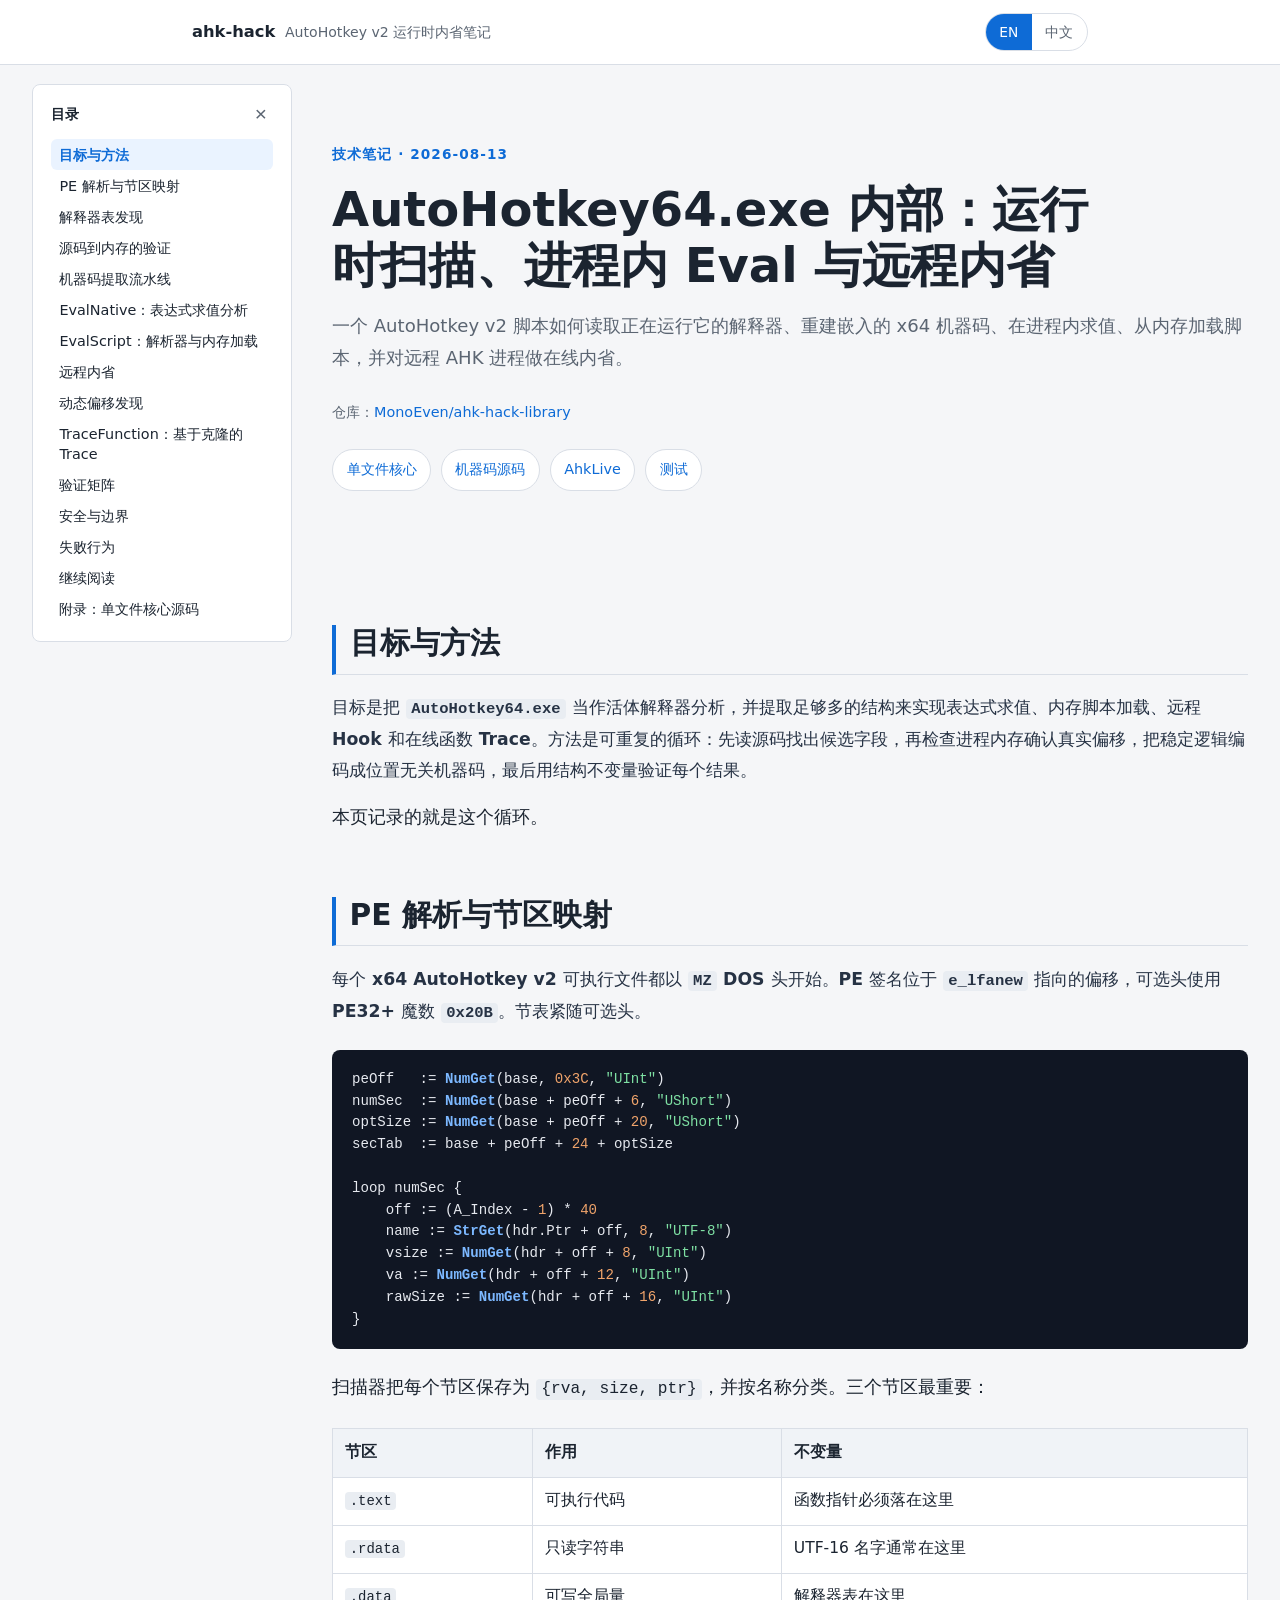
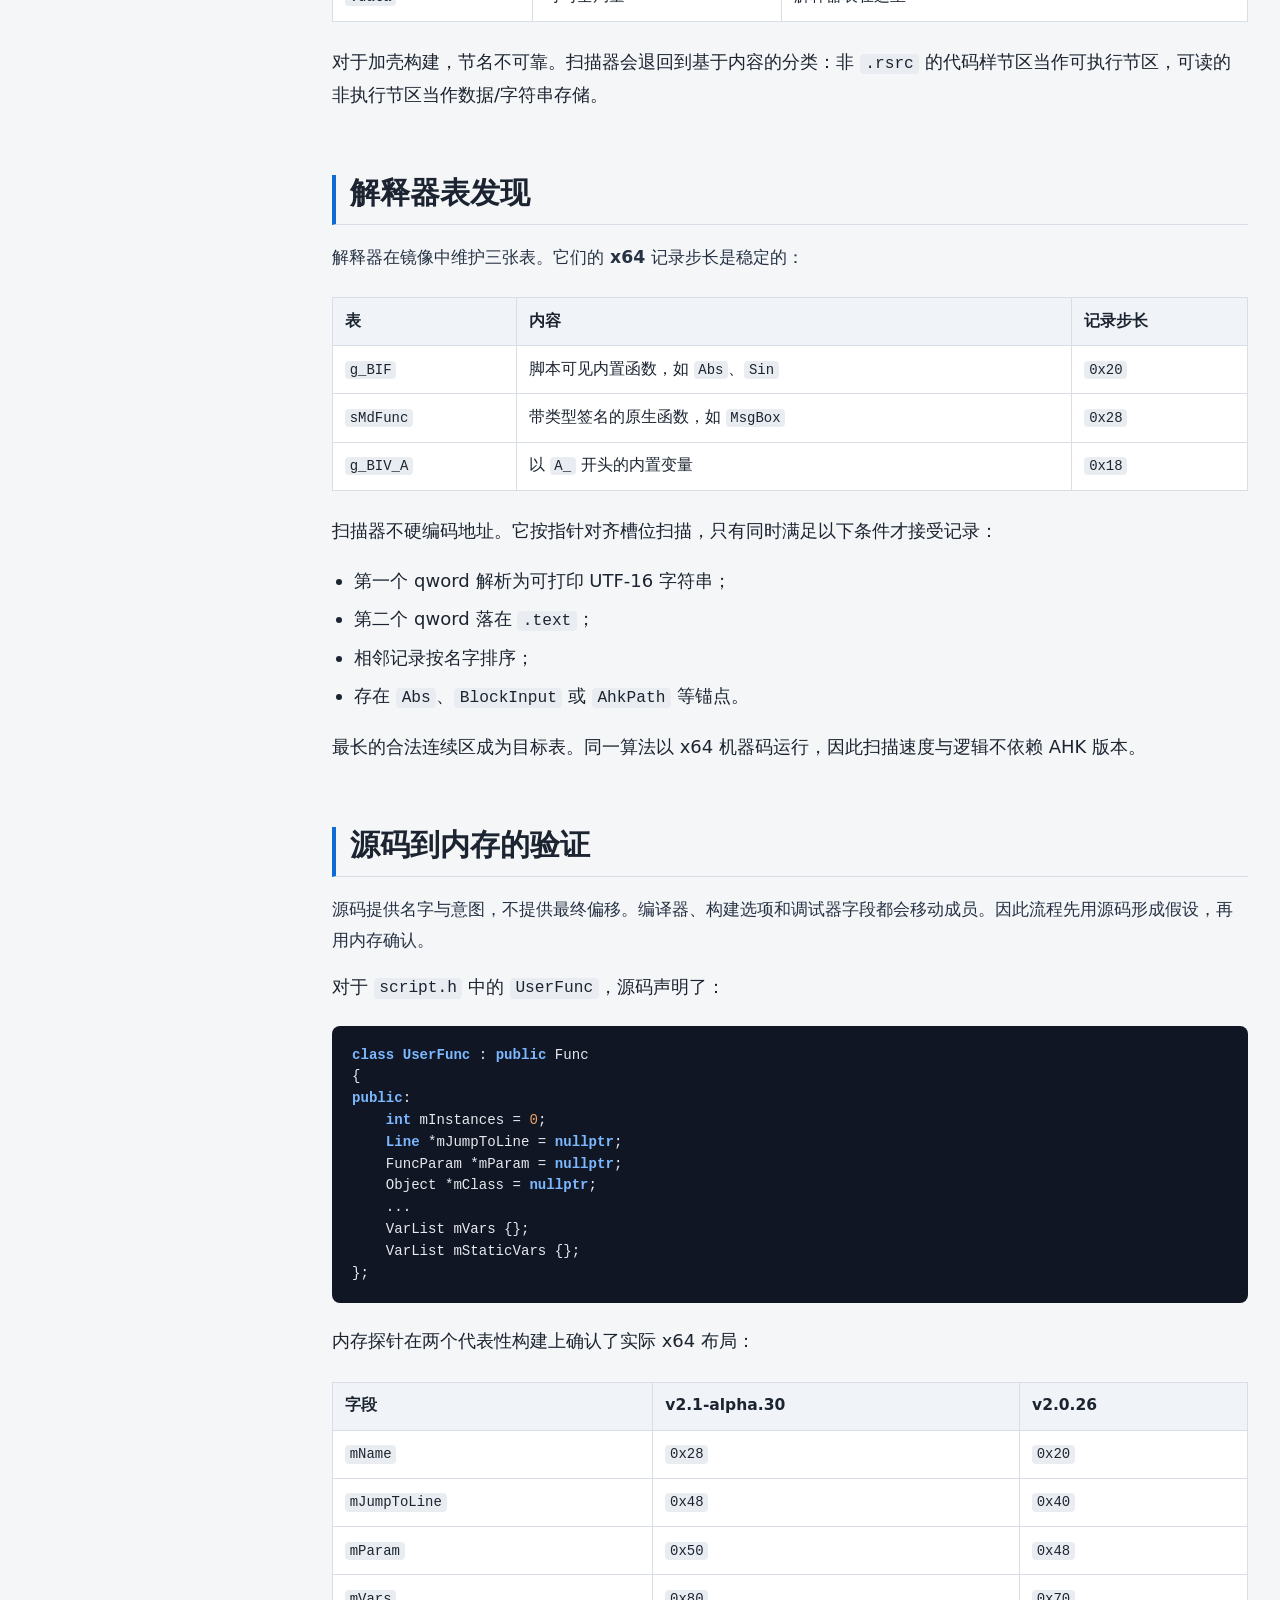
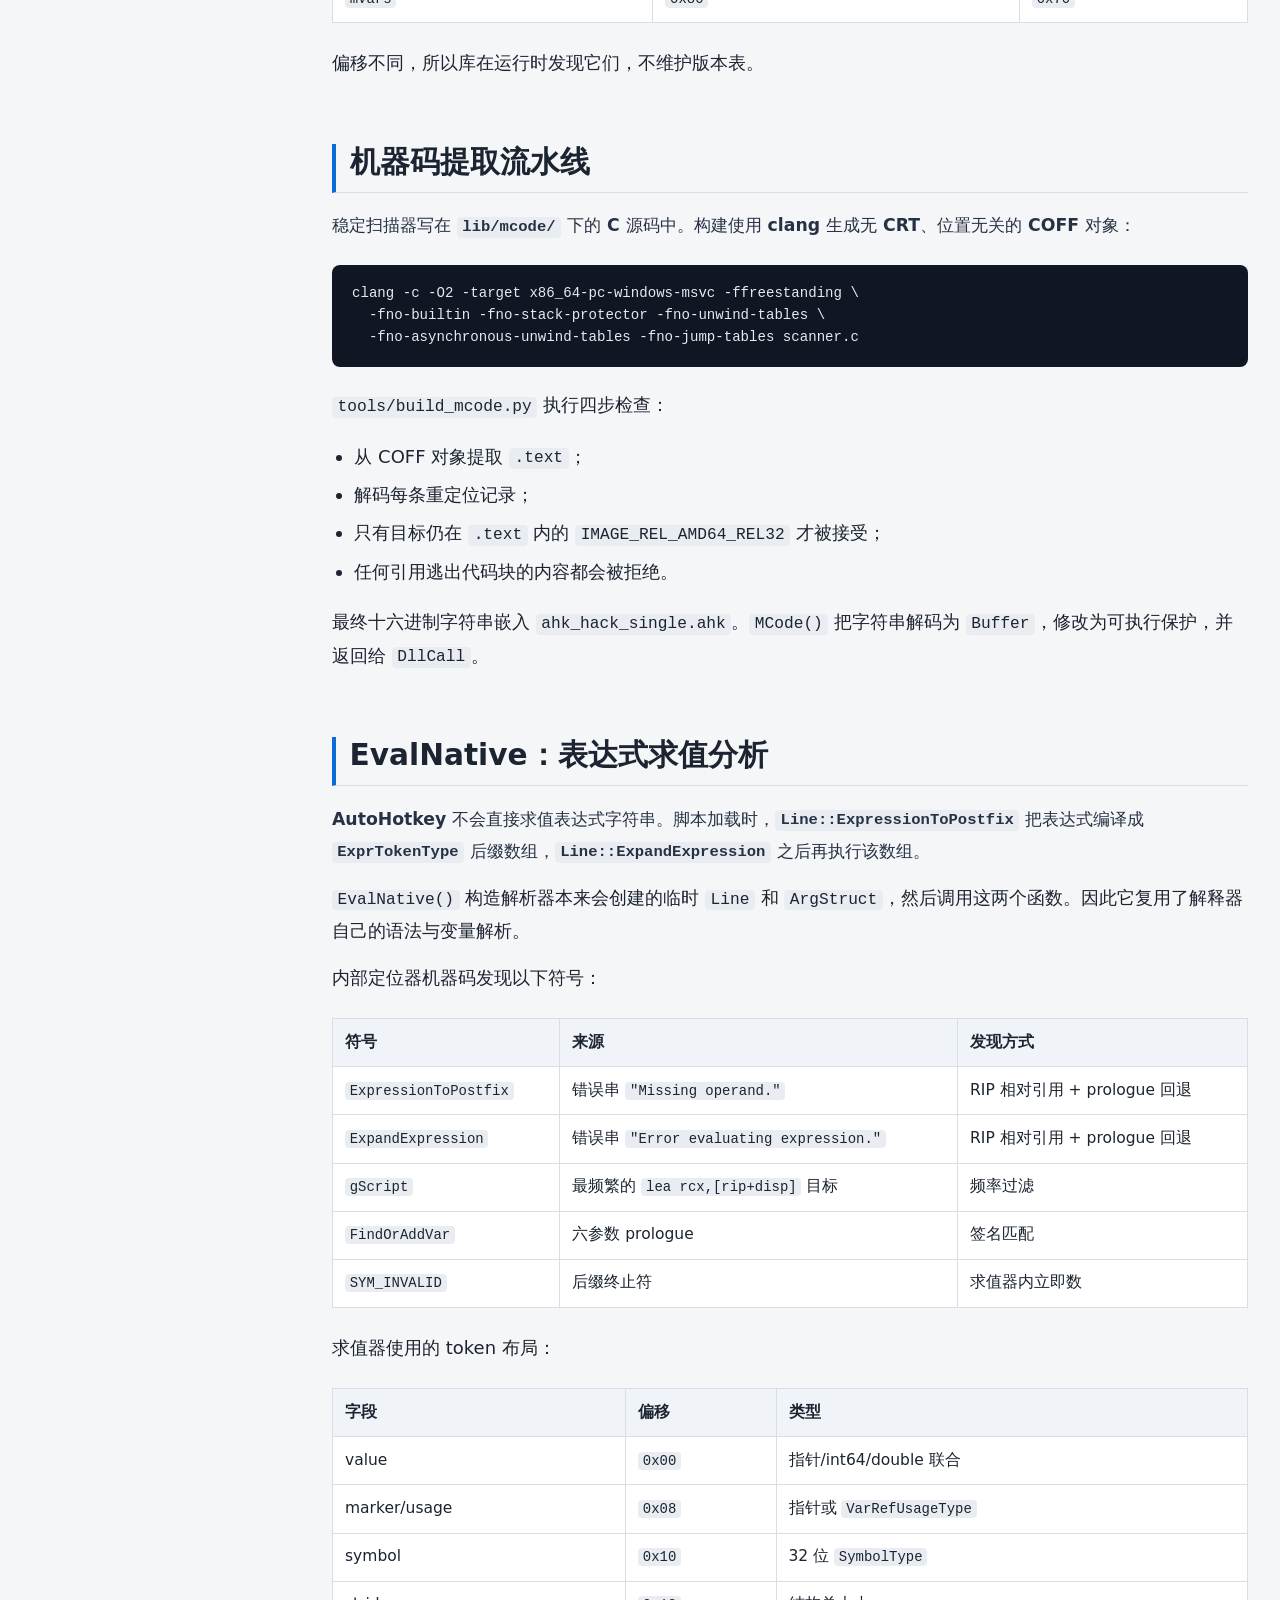
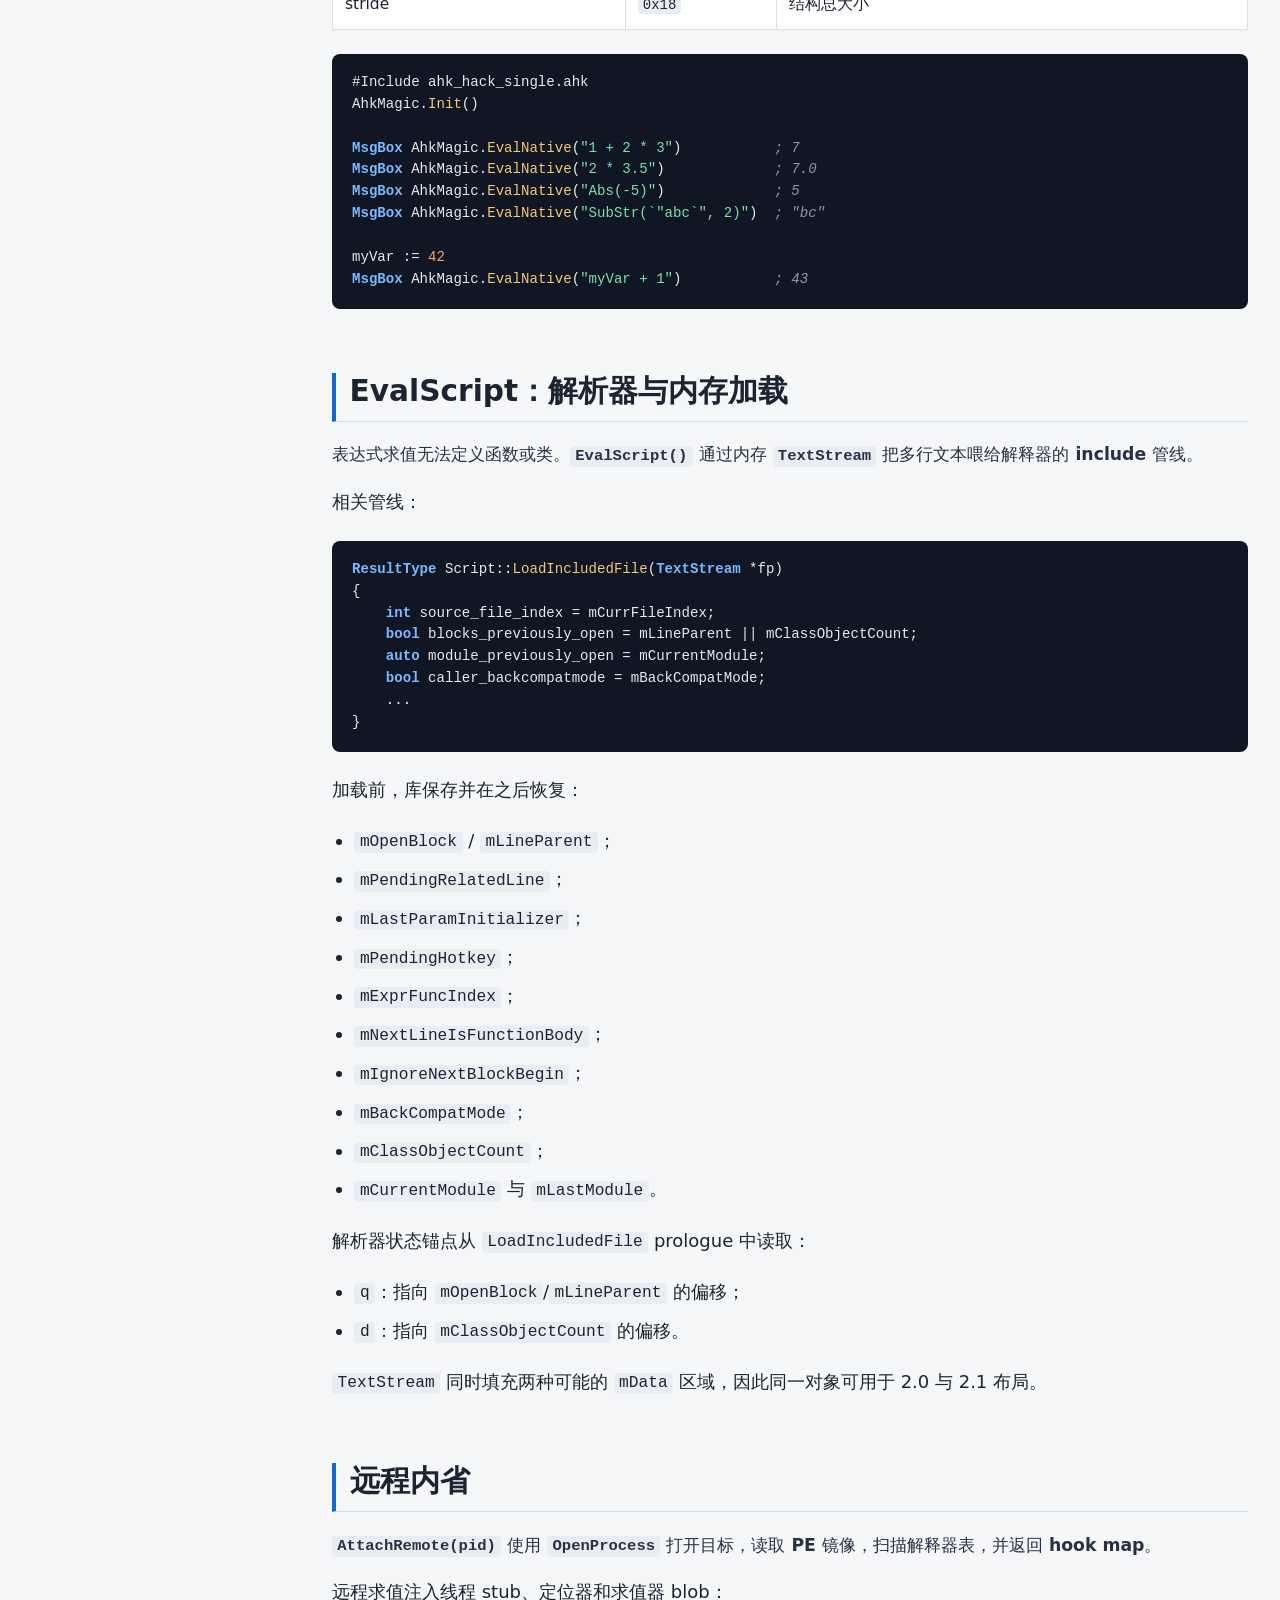
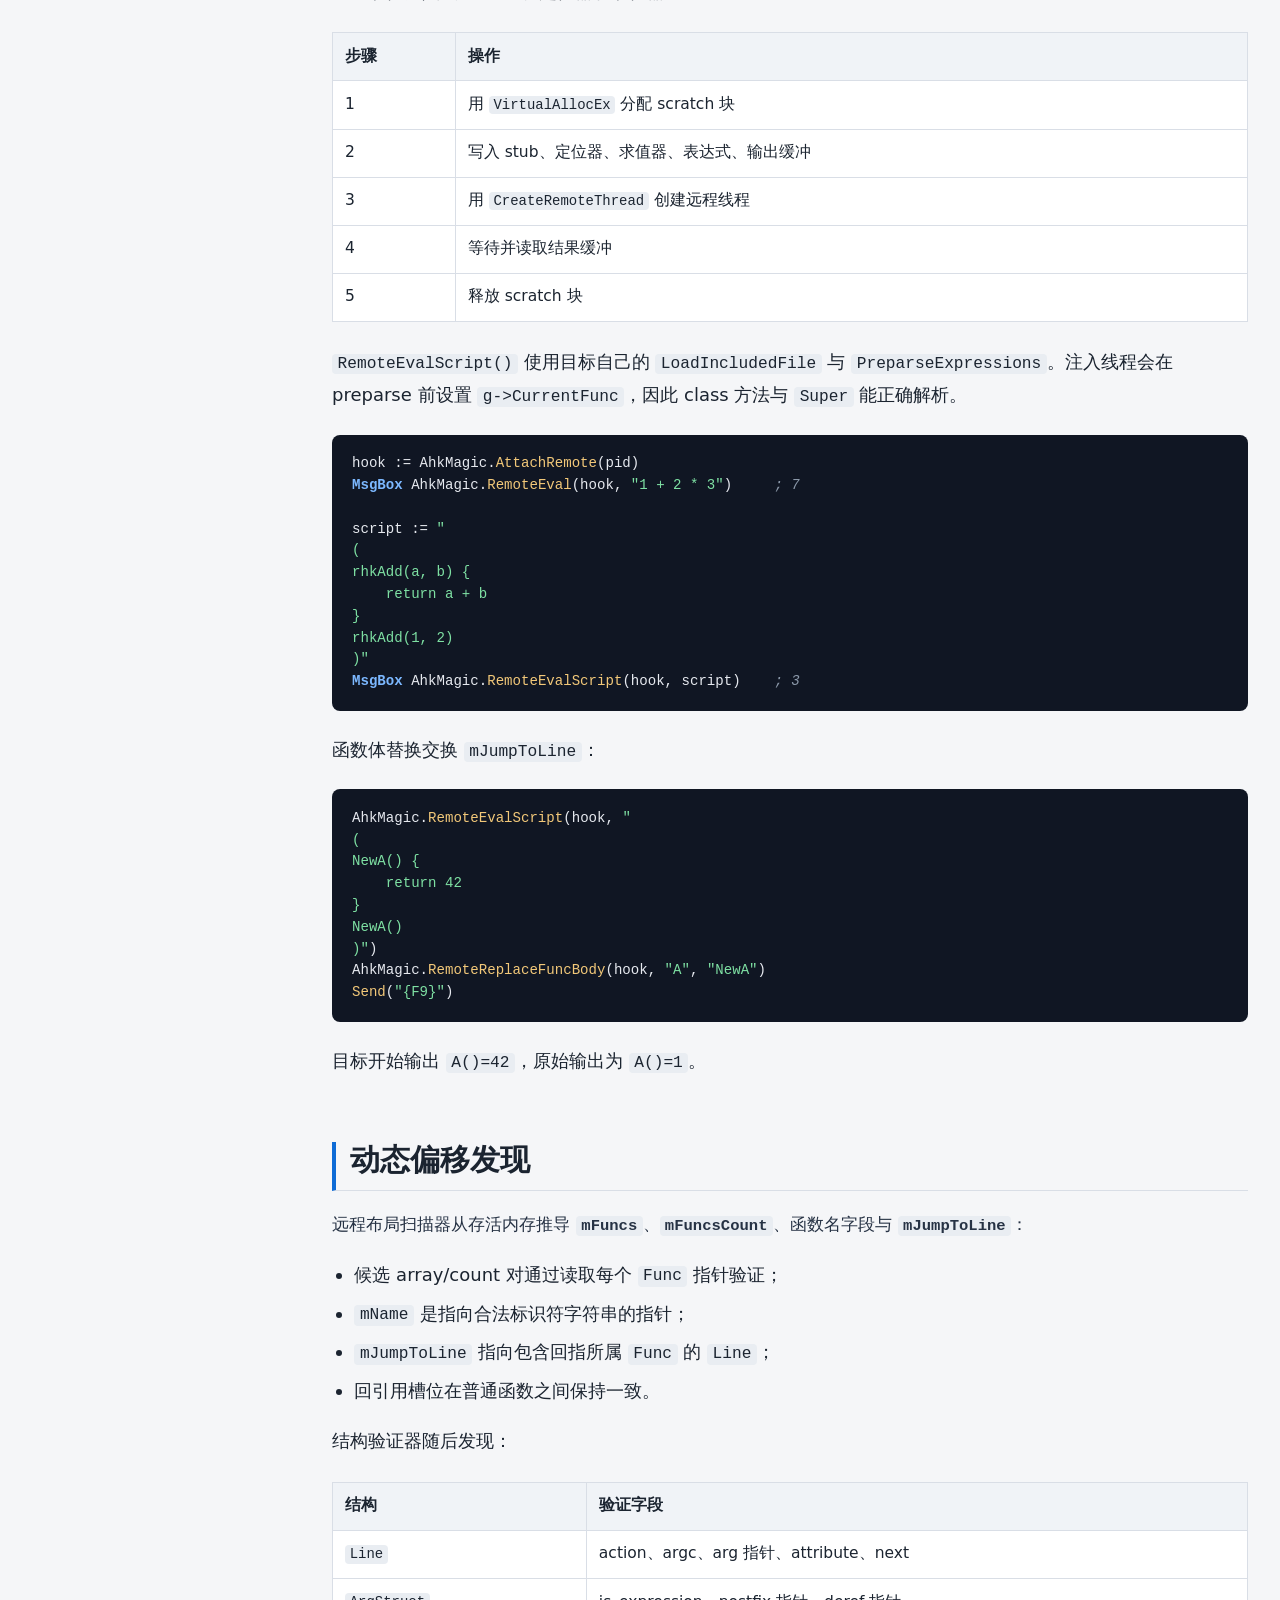
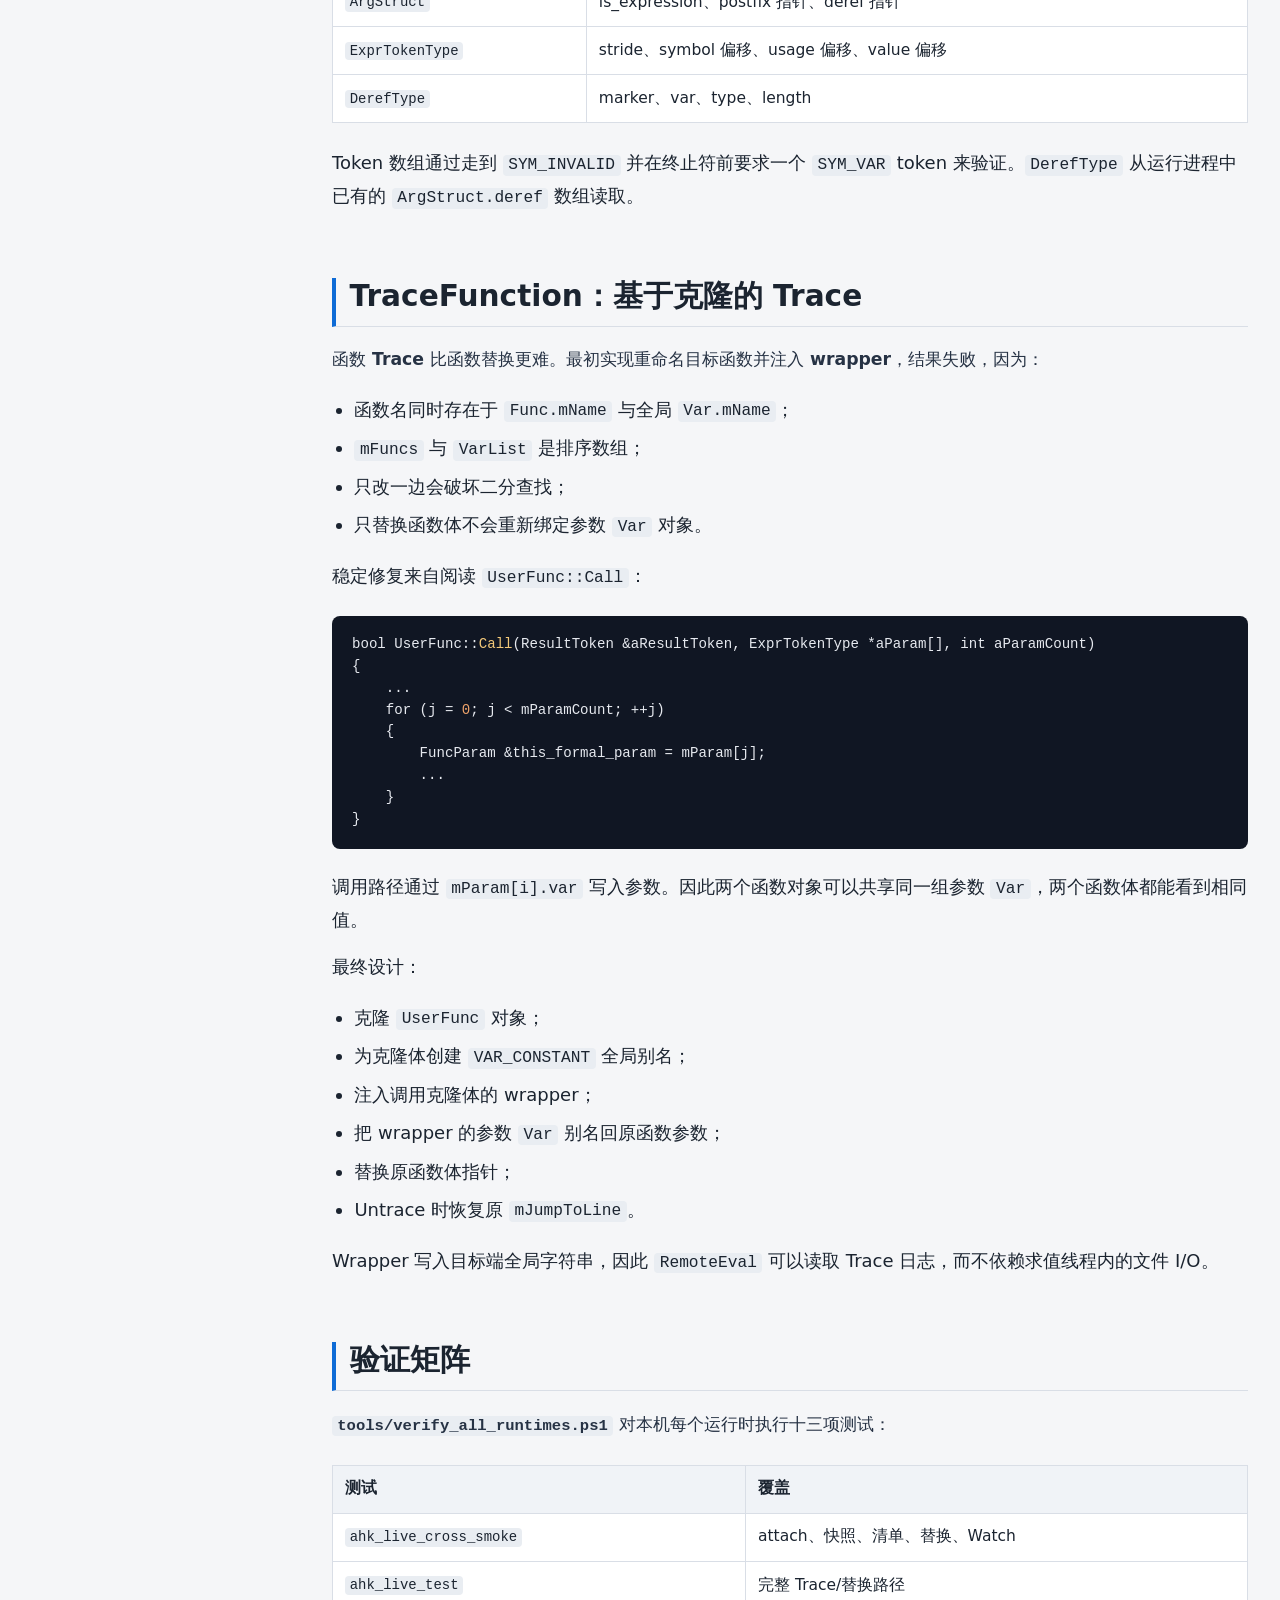
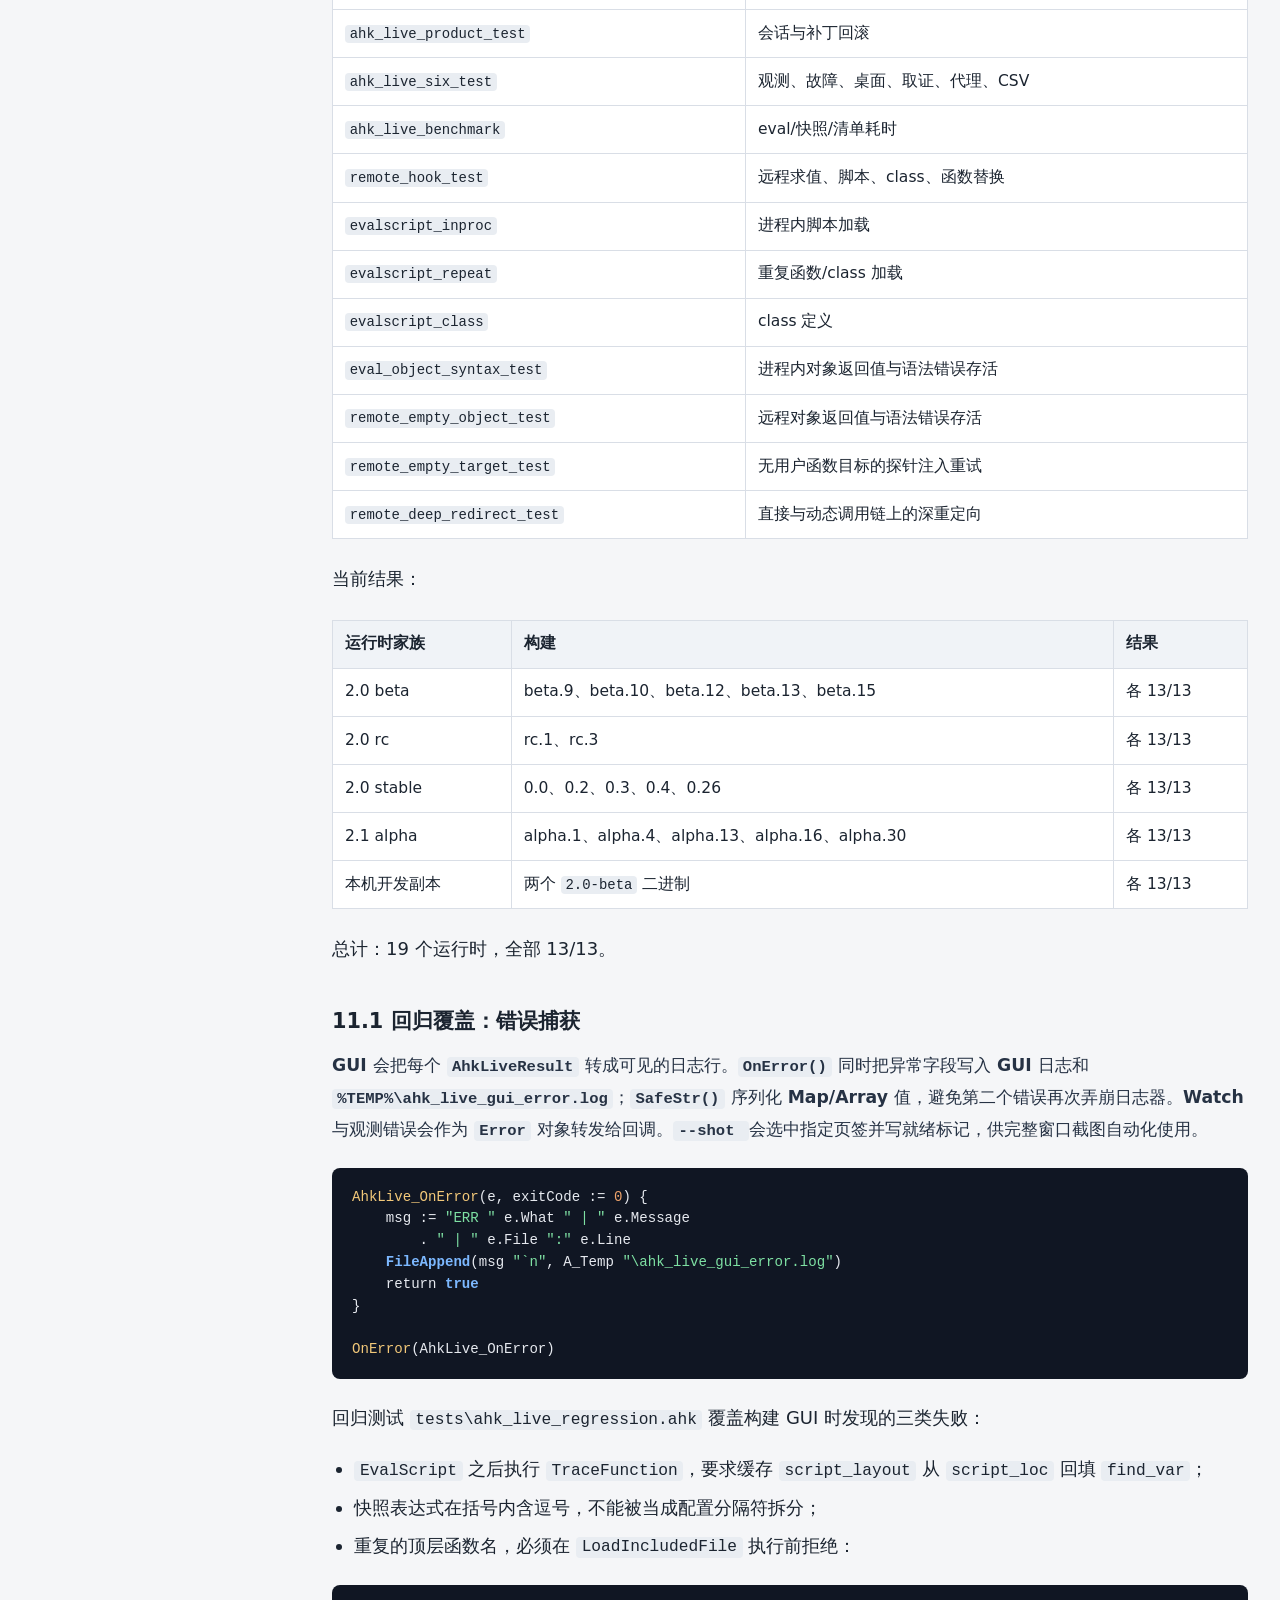
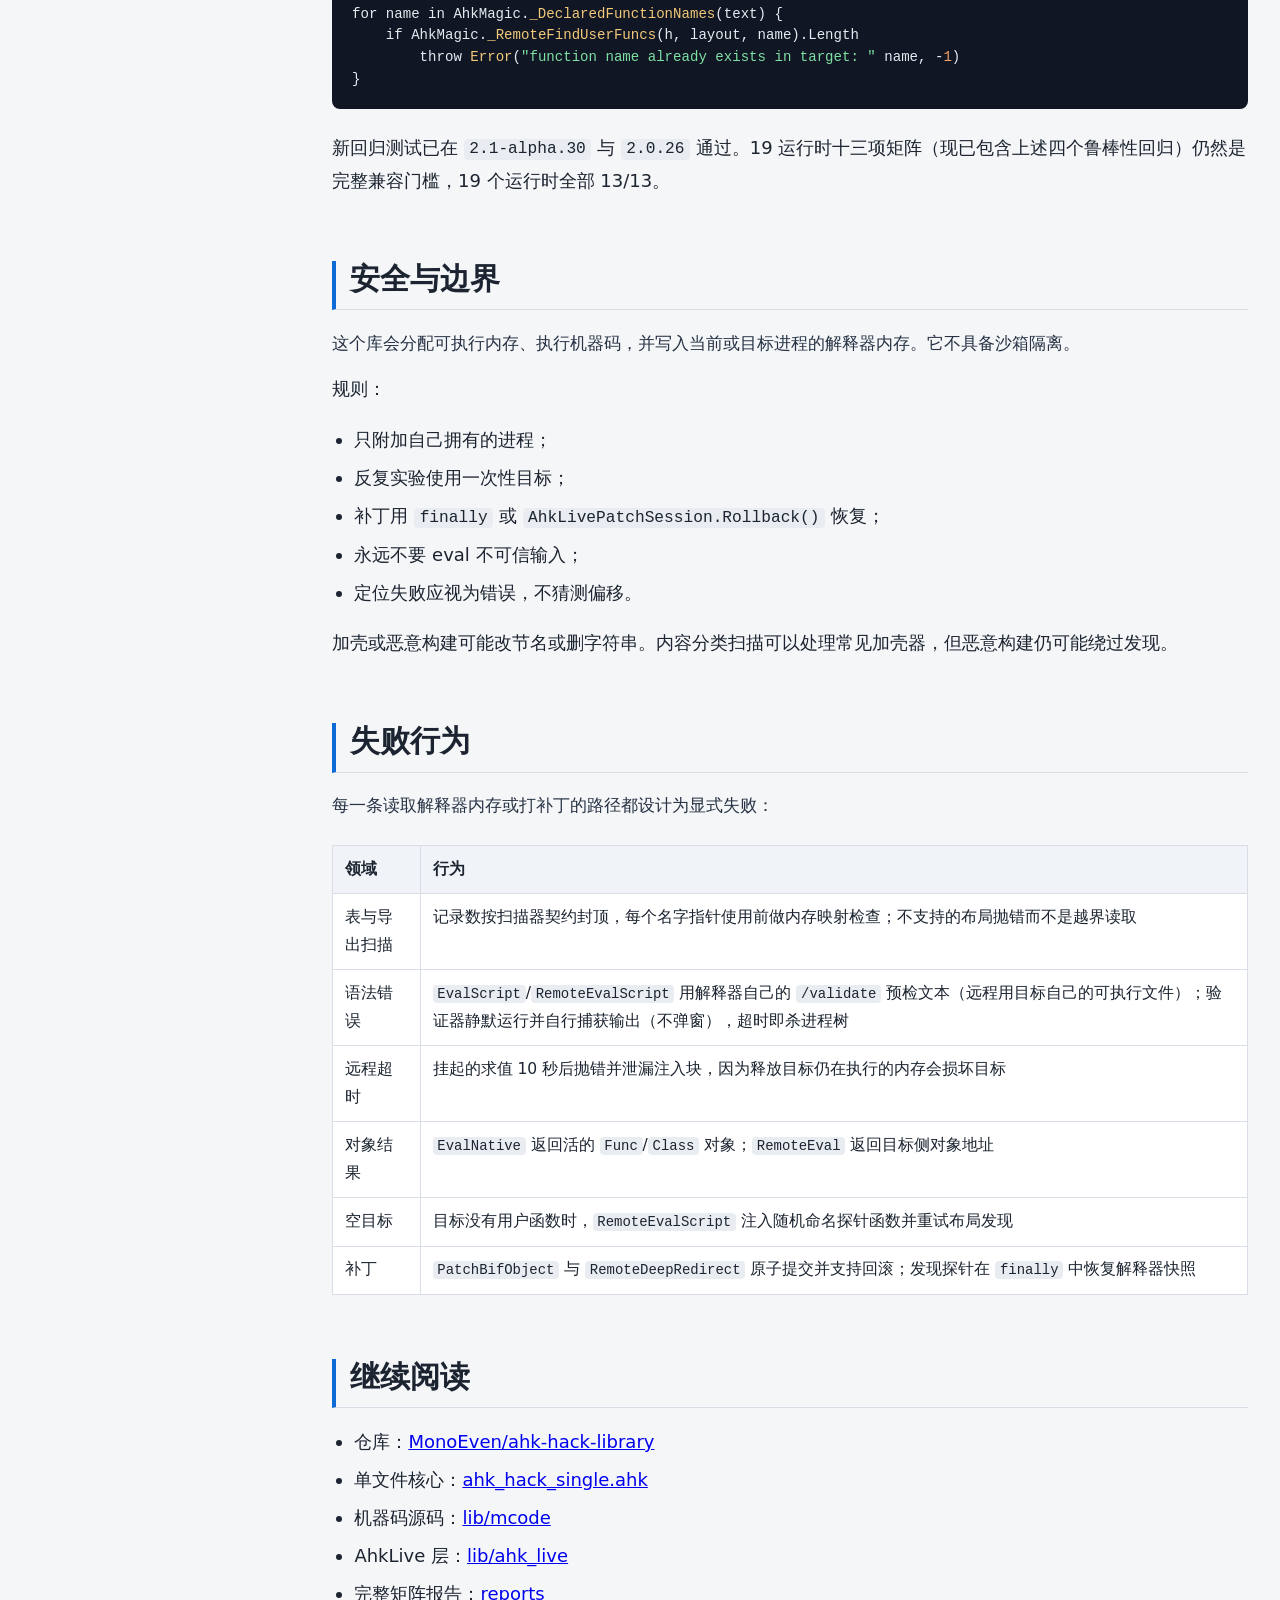
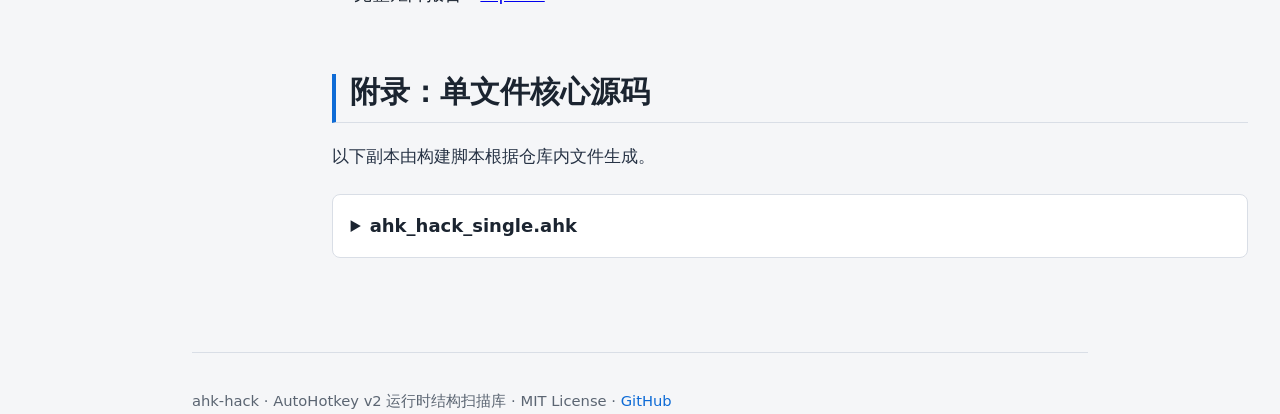
==== commit ffb96fa2: "Docs: refresh blog and pages to the final architecture - four-version / nine-test claims replaced wi" ====
--- a/docs/index.zh.html
+++ b/docs/index.zh.html
@@ -248,11 +248,11 @@
 <p>Wrapper 写入目标端全局字符串，因此 <code>RemoteEval</code> 可以读取 Trace 日志，而不依赖求值线程内的文件 I/O。</p>
 </section>
 <section id="sec-11"><h2>验证矩阵</h2>
-<p><code>tools/verify_all_runtimes.ps1</code> 对本机每个运行时执行九项测试：</p>
-<table><thead><tr><th>测试</th><th>覆盖</th></tr></thead><tbody><tr><td><code>ahk_live_cross_smoke</code></td><td>attach、快照、清单、替换、Watch</td></tr><tr><td><code>ahk_live_test</code></td><td>完整 Trace/替换路径</td></tr><tr><td><code>ahk_live_product_test</code></td><td>会话与补丁回滚</td></tr><tr><td><code>ahk_live_six_test</code></td><td>观测、故障、桌面、取证、代理、CSV</td></tr><tr><td><code>ahk_live_benchmark</code></td><td>eval/快照/清单耗时</td></tr><tr><td><code>remote_hook_test</code></td><td>远程求值、脚本、class、函数替换</td></tr><tr><td><code>evalscript_inproc</code></td><td>进程内脚本加载</td></tr><tr><td><code>evalscript_repeat</code></td><td>重复函数/class 加载</td></tr><tr><td><code>evalscript_class</code></td><td>class 定义</td></tr></tbody></table>
+<p><code>tools/verify_all_runtimes.ps1</code> 对本机每个运行时执行十三项测试：</p>
+<table><thead><tr><th>测试</th><th>覆盖</th></tr></thead><tbody><tr><td><code>ahk_live_cross_smoke</code></td><td>attach、快照、清单、替换、Watch</td></tr><tr><td><code>ahk_live_test</code></td><td>完整 Trace/替换路径</td></tr><tr><td><code>ahk_live_product_test</code></td><td>会话与补丁回滚</td></tr><tr><td><code>ahk_live_six_test</code></td><td>观测、故障、桌面、取证、代理、CSV</td></tr><tr><td><code>ahk_live_benchmark</code></td><td>eval/快照/清单耗时</td></tr><tr><td><code>remote_hook_test</code></td><td>远程求值、脚本、class、函数替换</td></tr><tr><td><code>evalscript_inproc</code></td><td>进程内脚本加载</td></tr><tr><td><code>evalscript_repeat</code></td><td>重复函数/class 加载</td></tr><tr><td><code>evalscript_class</code></td><td>class 定义</td></tr><tr><td><code>eval_object_syntax_test</code></td><td>进程内对象返回值与语法错误存活</td></tr><tr><td><code>remote_empty_object_test</code></td><td>远程对象返回值与语法错误存活</td></tr><tr><td><code>remote_empty_target_test</code></td><td>无用户函数目标的探针注入重试</td></tr><tr><td><code>remote_deep_redirect_test</code></td><td>直接与动态调用链上的深重定向</td></tr></tbody></table>
 <p>当前结果：</p>
-<table><thead><tr><th>运行时家族</th><th>构建</th><th>结果</th></tr></thead><tbody><tr><td>2.0 beta</td><td>beta.9、beta.10、beta.12、beta.13、beta.15</td><td>各 9/9</td></tr><tr><td>2.0 rc</td><td>rc.1、rc.3</td><td>各 9/9</td></tr><tr><td>2.0 stable</td><td>0.0、0.2、0.3、0.4、0.26</td><td>各 9/9</td></tr><tr><td>2.1 alpha</td><td>alpha.1、alpha.4、alpha.13、alpha.16、alpha.30</td><td>各 9/9</td></tr><tr><td>本机开发副本</td><td>两个 <code>2.0-beta</code> 二进制</td><td>各 9/9</td></tr></tbody></table>
-<p>总计：19 个运行时，全部 9/9。</p>
+<table><thead><tr><th>运行时家族</th><th>构建</th><th>结果</th></tr></thead><tbody><tr><td>2.0 beta</td><td>beta.9、beta.10、beta.12、beta.13、beta.15</td><td>各 13/13</td></tr><tr><td>2.0 rc</td><td>rc.1、rc.3</td><td>各 13/13</td></tr><tr><td>2.0 stable</td><td>0.0、0.2、0.3、0.4、0.26</td><td>各 13/13</td></tr><tr><td>2.1 alpha</td><td>alpha.1、alpha.4、alpha.13、alpha.16、alpha.30</td><td>各 13/13</td></tr><tr><td>本机开发副本</td><td>两个 <code>2.0-beta</code> 二进制</td><td>各 13/13</td></tr></tbody></table>
+<p>总计：19 个运行时，全部 13/13。</p>
 <h3>11.1 回归覆盖：错误捕获</h3>
 <p>GUI 会把每个 <code>AhkLiveResult</code> 转成可见的日志行。<code>OnError()</code> 同时把异常字段写入 GUI 日志和 <code>%TEMP%\ahk_live_gui_error.log</code>；<code>SafeStr()</code> 序列化 Map/Array 值，避免第二个错误再次弄崩日志器。Watch 与观测错误会作为 <code>Error</code> 对象转发给回调。<code>--shot <pid> <tab></code> 会选中指定页签并写就绪标记，供完整窗口截图自动化使用。</p>
 <pre class="lang-autohotkey"><code>AhkLive_OnError(e, exitCode := 0) {
@@ -273,7 +273,7 @@
     if AhkMagic._RemoteFindUserFuncs(h, layout, name).Length
         throw Error(&quot;function name already exists in target: &quot; name, -1)
 }</code></pre>
-<p>新回归测试已在 <code>2.1-alpha.30</code> 与 <code>2.0.26</code> 通过。19 运行时九项矩阵仍然是完整兼容门槛。</p>
+<p>新回归测试已在 <code>2.1-alpha.30</code> 与 <code>2.0.26</code> 通过。19 运行时十三项矩阵（现已包含上述四个鲁棒性回归）仍然是完整兼容门槛，19 个运行时全部 13/13。</p>
 </section>
 <section id="sec-12"><h2>安全与边界</h2>
 <p>这个库会分配可执行内存、执行机器码，并写入当前或目标进程的解释器内存。它不具备沙箱隔离。</p>
@@ -4292,14 +4292,20 @@
                 Sleep 20
             }
         } finally {
-            if FileExist(vFile)
-                FileDelete(vFile)
-            if FileExist(errFile)
-                FileDelete(errFile)
-            if FileExist(batFile)
-                FileDelete(batFile)
-            if FileExist(doneFile)
-                FileDelete(doneFile)
+            ; The validator tree may still be releasing its file handles
+            ; when this runs (taskkill returns before handles close), so
+            ; cleanup races must never mask the real validation error.
+            try {
+                if FileExist(vFile)
+                    FileDelete(vFile)
+                if FileExist(errFile)
+                    FileDelete(errFile)
+                if FileExist(batFile)
+                    FileDelete(batFile)
+                if FileExist(doneFile)
+                    FileDelete(doneFile)
+            } catch {
+            }
         }
     }
 
@@ -4339,10 +4345,13 @@
                 throw Error(&quot;eval failed: &quot; m[1], -1)
             return result
         } finally {
-            if FileExist(scriptFile)
-                FileDelete(scriptFile)
-            if FileExist(resultFile)
-                FileDelete(resultFile)
+            try {
+                if FileExist(scriptFile)
+                    FileDelete(scriptFile)
+                if FileExist(resultFile)
+                    FileDelete(resultFile)
+            } catch {
+            }
         }
     }
 }
